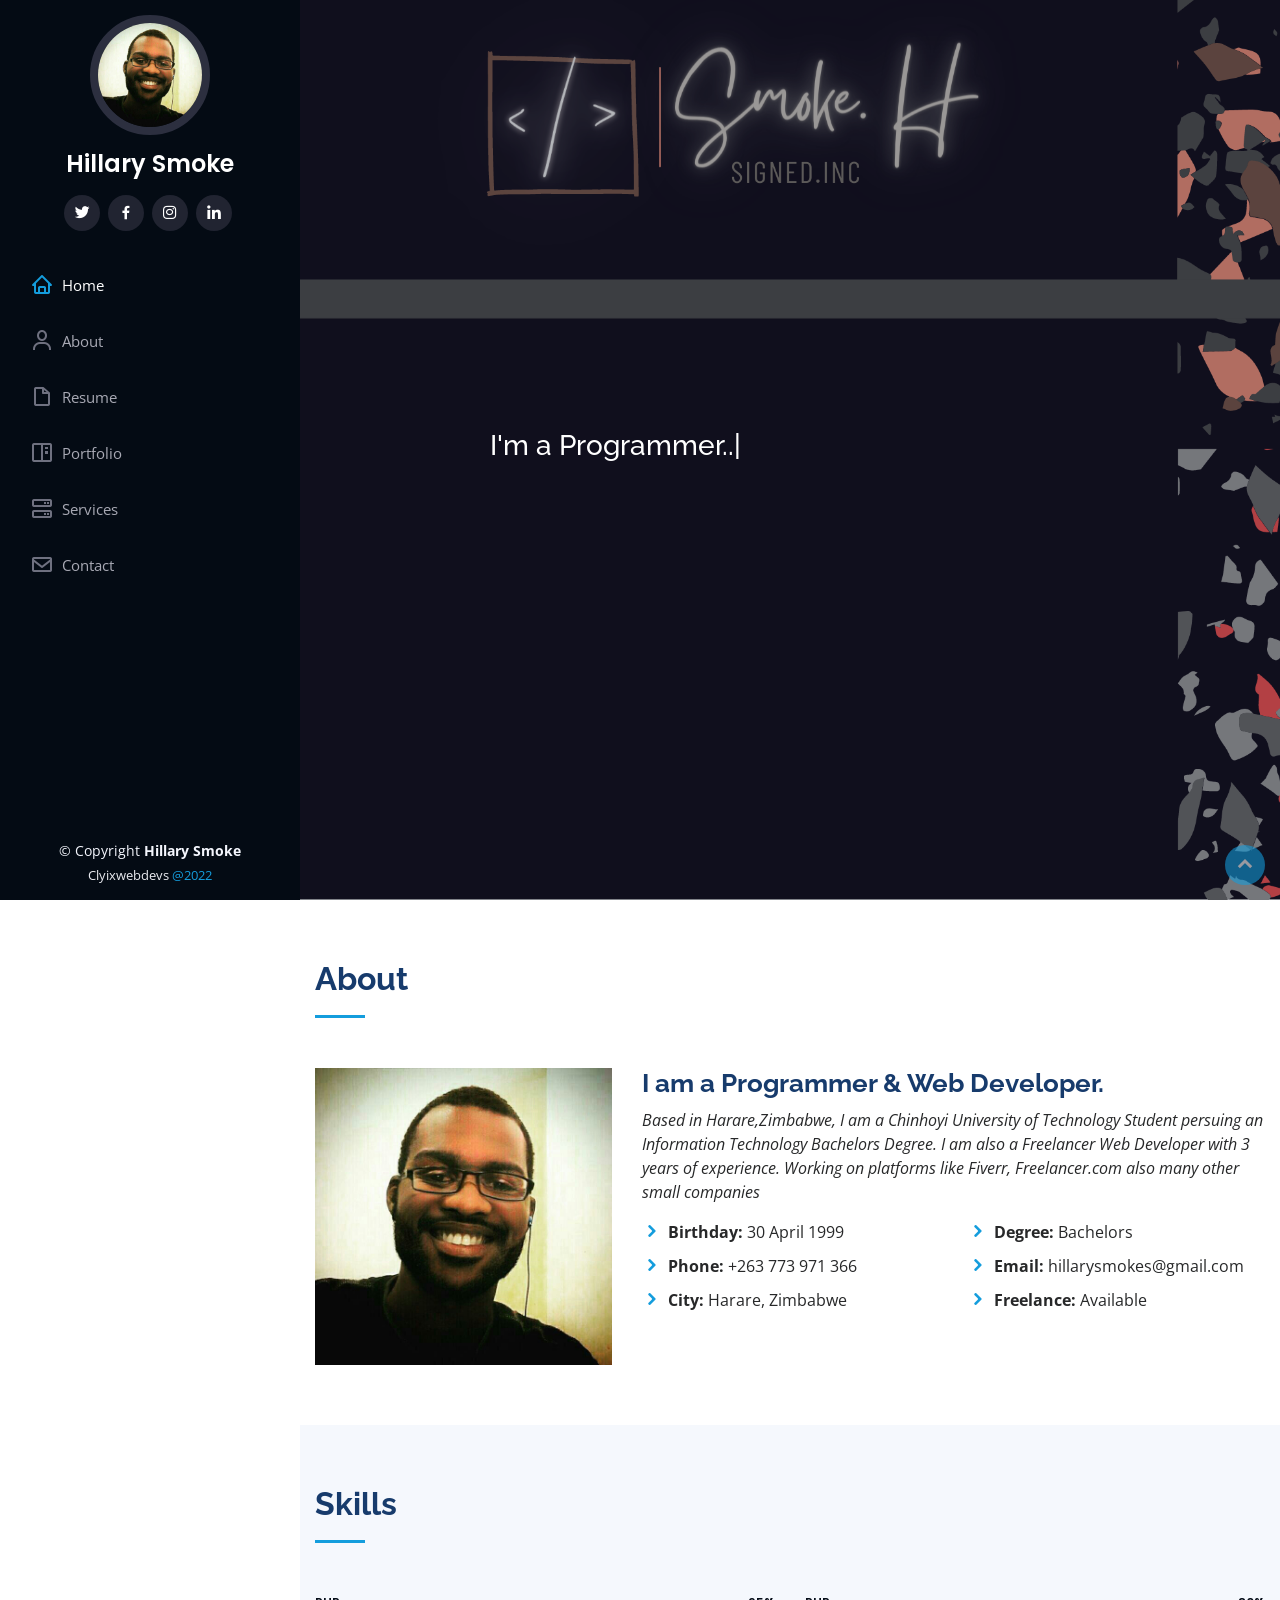
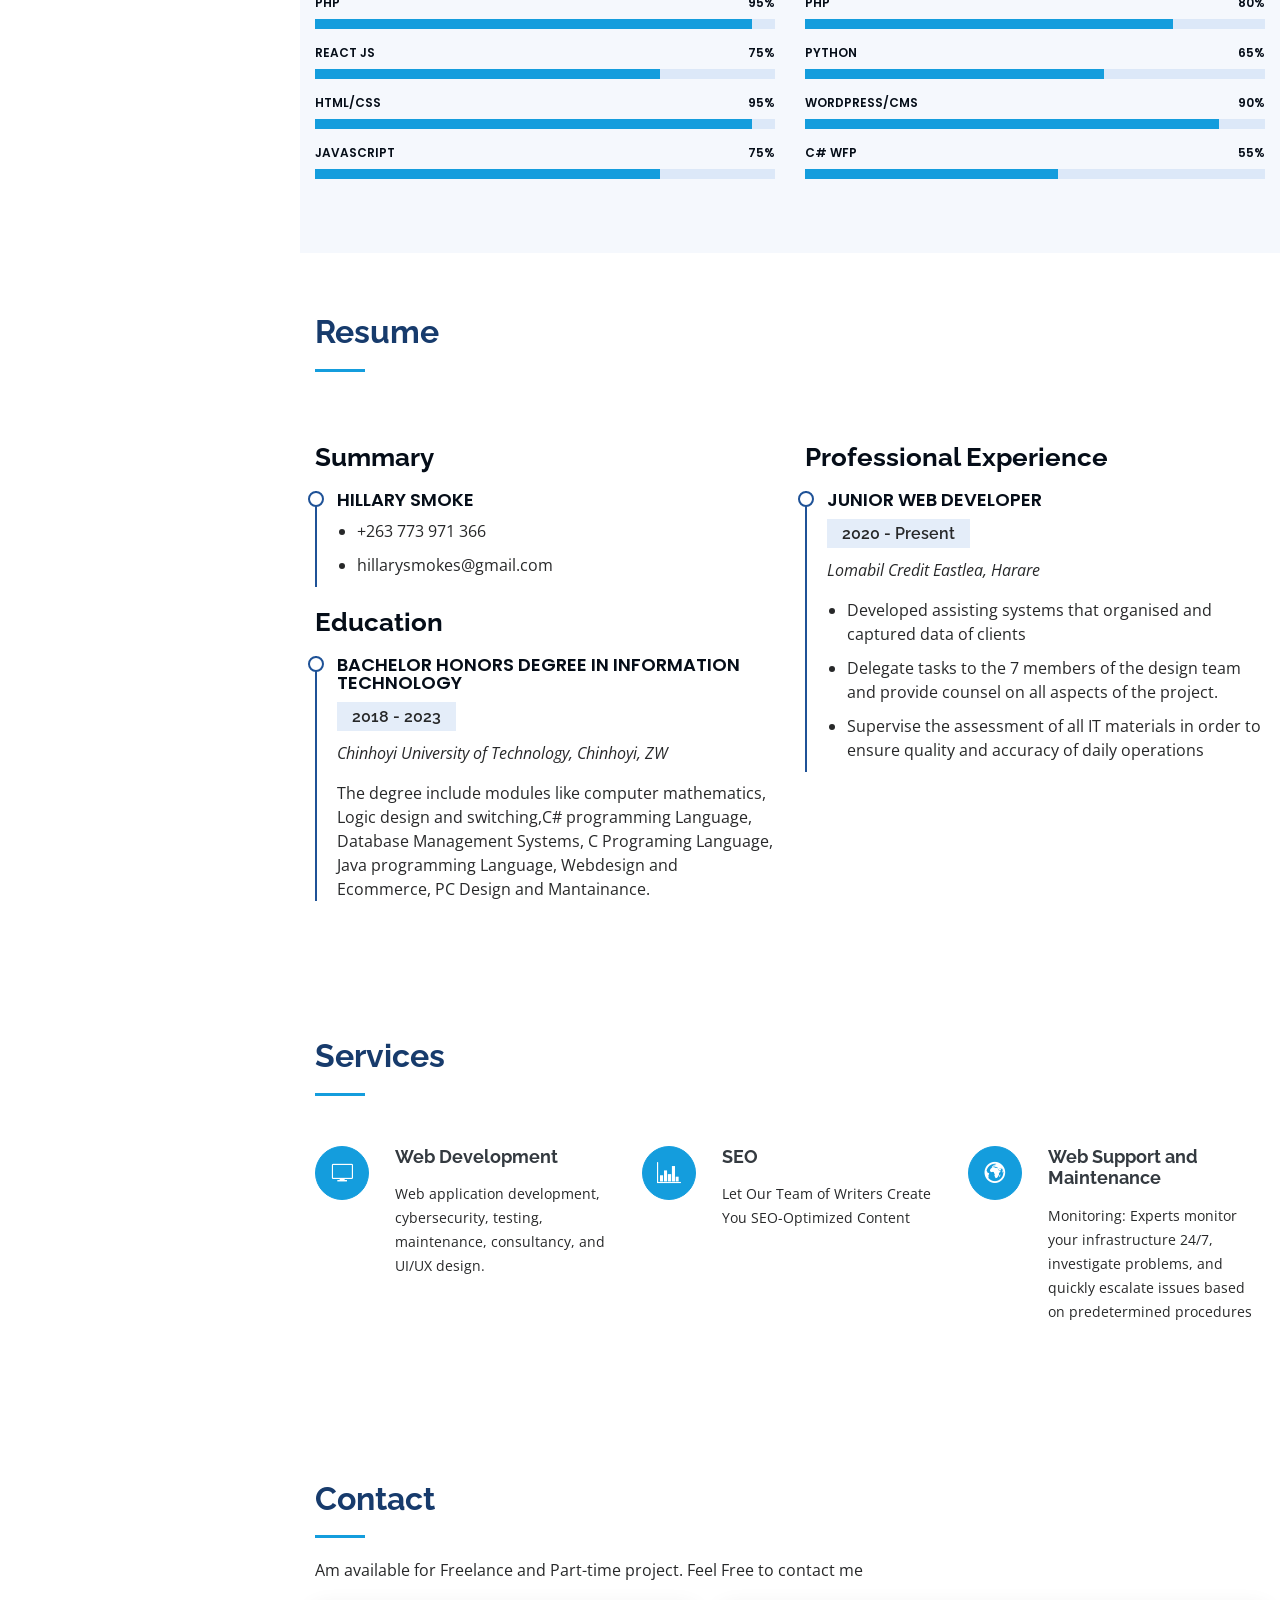
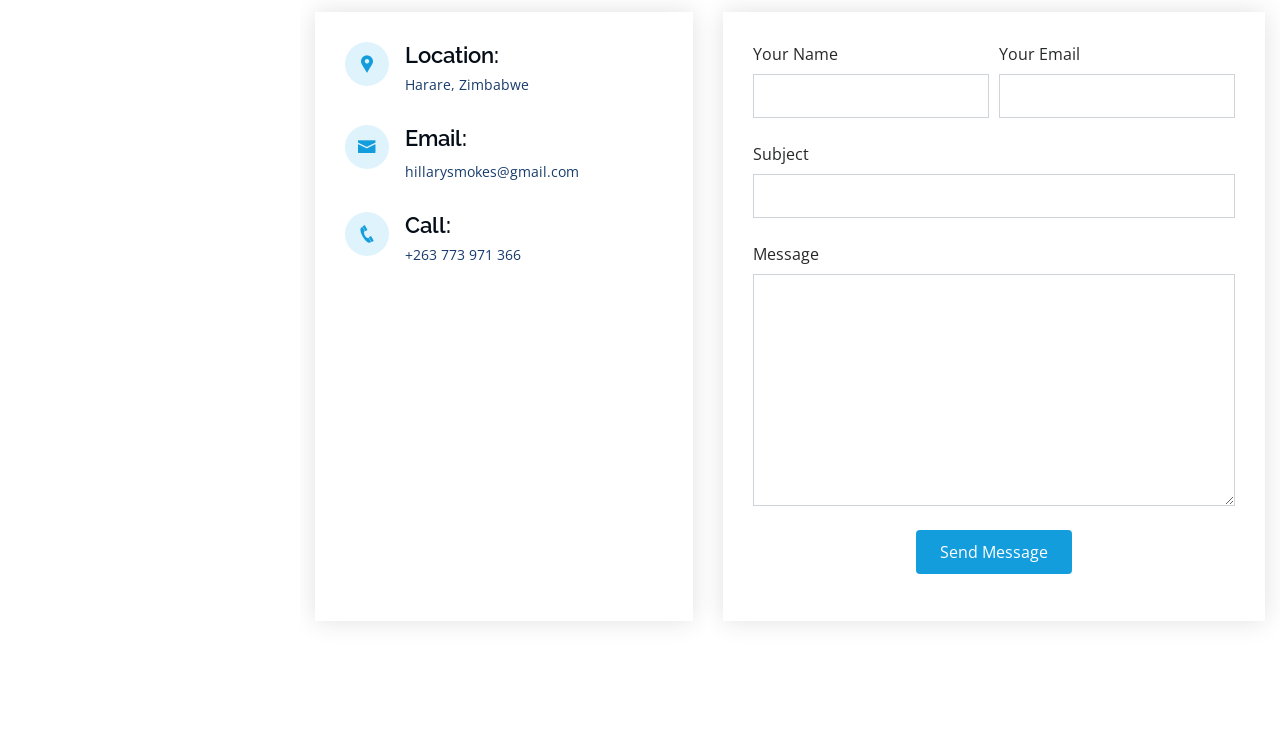
==== index.html @ f62e7418 "Update index.html" ====
<!DOCTYPE html>
<html lang="en">

<head>
  <meta charset="utf-8">
  <meta content="width=device-width, initial-scale=1.0" name="viewport">

  <title>Hillary Smoke Portfolio</title>
  <meta content="" name="description">
  <meta content="" name="keywords">

  <!-- Favicons -->
  <link href="" rel="icon">
  <link href="assets/img/apple-touch-icon.png" rel="apple-touch-icon">

  <!-- Google Fonts -->
  <link href="https://fonts.googleapis.com/css?family=Open+Sans:300,300i,400,400i,600,600i,700,700i|Raleway:300,300i,400,400i,500,500i,600,600i,700,700i|Poppins:300,300i,400,400i,500,500i,600,600i,700,700i" rel="stylesheet">

  <!-- Vendor CSS Files -->
  <link href="assets/vendor/bootstrap/css/bootstrap.min.css" rel="stylesheet">
  <link href="assets/vendor/icofont/icofont.min.css" rel="stylesheet">
  <link href="assets/vendor/boxicons/css/boxicons.min.css" rel="stylesheet">
  <link href="assets/vendor/venobox/venobox.css" rel="stylesheet">
  <link href="assets/vendor/owl.carousel/assets/owl.carousel.min.css" rel="stylesheet">
  <link href="assets/vendor/aos/aos.css" rel="stylesheet">


  <link href="assets/css/style.css" rel="stylesheet">


</head>

<body>

  <!-- ======= Mobile nav toggle button ======= -->
  <button type="button" class="mobile-nav-toggle d-xl-none"><i class="icofont-navigation-menu"></i></button>

  <!-- ======= Header ======= -->
  <header id="header">
    <div class="d-flex flex-column">

      <div class="profile">
        <img src="assets/img/profile-img.jpg" alt="" class="img-fluid rounded-circle">
        <h1 class="text-light"><a href="index.html">Hillary Smoke</a></h1>
        <div class="social-links mt-3 text-center">
          <a href="#" class="twitter"><i class="bx bxl-twitter"></i></a>
          <a href="https://m.facebook.com/hillary.smoke.7" target="_blank" class="facebook"><i class="bx bxl-facebook"></i></a>
          <a href="https://www.instagram.com/hilla_rysmokes" target="_blank" class="instagram"><i class="bx bxl-instagram"></i></a>
          <a href="https://www.linkedin.com/in/hillary-smokes"  target="_blank" class="linkedin"><i class="bx bxl-linkedin"></i></a>
        </div>
      </div>

      <nav class="nav-menu">
        <ul>
          <li class="active"><a href="index.html"><i class="bx bx-home"></i> <span>Home</span></a></li>
          <li><a href="#about"><i class="bx bx-user"></i> <span>About</span></a></li>
          <li><a href="#resume"><i class="bx bx-file-blank"></i> <span>Resume</span></a></li>
          <li><a href="#portfolio"><i class="bx bx-book-content"></i> Portfolio</a></li>
          <li><a href="#services"><i class="bx bx-server"></i> Services</a></li>
          <li><a href="#contact"><i class="bx bx-envelope"></i> Contact</a></li>

        </ul>
      </nav><!-- .nav-menu -->
      <button type="button" class="mobile-nav-toggle d-xl-none"><i class="icofont-navigation-menu"></i></button>

    </div>
  </header><!-- End Header -->

  <!-- ======= Hero Section ======= -->
  <section id="hero" class="d-flex flex-column justify-content-center align-items-center">
    <div class="hero-container  text-end text-white" data-aos="fade-in">
      <h3 class="">I'm a <span class="typed" data-typed-items=" Programmer.., Developer.., Designer.., Freelancer.."></span></h3>
    </div>
  </section><!-- End Hero -->

  <main id="main">

    <!-- ======= About Section ======= -->
    <section id="about" class="about">
      <div class="container">

        <div class="section-title">
          <h2>About</h2>
        </div>

        <div class="row">
          <div class="col-lg-4" data-aos="fade-right">
            <img src="assets/img/profile-img.jpg" class="img-fluid" alt="">
          </div>
          <div class="col-lg-8 pt-4 pt-lg-0 content" data-aos="fade-left">
            <h3>I am a Programmer &amp; Web Developer.</h3>
            <p class="font-italic">
              Based in Harare,Zimbabwe, I am a Chinhoyi University of Technology Student  persuing an Information Technology Bachelors Degree. I am also a Freelancer Web Developer with 3 years of experience. Working on platforms like Fiverr, Freelancer.com also many other small companies
            </p>
            <div class="row">
              <div class="col-lg-6">
                <ul>
                  <li><i class="icofont-rounded-right"></i> <strong>Birthday:</strong> 30 April 1999</li>
            
                  <li><i class="icofont-rounded-right"></i> <strong>Phone:</strong> +263 773 971 366</li>
                  <li><i class="icofont-rounded-right"></i> <strong>City:</strong> Harare, Zimbabwe</li>
                </ul>
              </div>
              <div class="col-lg-6">
                <ul>
                  <li><i class="icofont-rounded-right"></i> <strong>Degree:</strong> Bachelors</li>
                  <li><i class="icofont-rounded-right"></i> <strong>Email:</strong> hillarysmokes@gmail.com</li>
                  <li><i class="icofont-rounded-right"></i> <strong>Freelance:</strong> Available</li>
                </ul>
              </div>

            </div>
          </div>
        </div>

      </div>
    </section><!-- End About Section -->

    <!-- ======= Facts Section ======= -->
    

    <!-- ======= Skills Section ======= -->
    <section id="skills" class="skills section-bg">
      <div class="container">

        <div class="section-title">
          <h2>Skills</h2>
        </div>

        <div class="row skills-content">

          <div class="col-lg-6" data-aos="fade-up">

            <div class="progress">
              <span class="skill">PHP <i class="val">95%</i></span>
              <div class="progress-bar-wrap">
                <div class="progress-bar" role="progressbar" aria-valuenow="95" aria-valuemin="0" aria-valuemax="100"></div>
              </div>
            </div>

            <div class="progress">
              <span class="skill">REACT JS <i class="val">75%</i></span>
              <div class="progress-bar-wrap">
                <div class="progress-bar" role="progressbar" aria-valuenow="75" aria-valuemin="0" aria-valuemax="100"></div>
              </div>
            </div>
            <div class="progress">
              <span class="skill">HTML/CSS <i class="val">95%</i></span>
              <div class="progress-bar-wrap">
                <div class="progress-bar" role="progressbar" aria-valuenow="95" aria-valuemin="0" aria-valuemax="100"></div>
              </div>
            </div>

            <div class="progress">
              <span class="skill">JavaScript <i class="val">75%</i></span>
              <div class="progress-bar-wrap">
                <div class="progress-bar" role="progressbar" aria-valuenow="75" aria-valuemin="0" aria-valuemax="100"></div>
              </div>
            </div>


          </div>

          <div class="col-lg-6" data-aos="fade-up" data-aos-delay="100">

            <div class="progress">
              <span class="skill">PHP <i class="val">80%</i></span>
              <div class="progress-bar-wrap">
                <div class="progress-bar" role="progressbar" aria-valuenow="80" aria-valuemin="0" aria-valuemax="100"></div>
              </div>
            </div>
            <div class="progress">
              <span class="skill">Python  <i class="val">65%</i></span>
              <div class="progress-bar-wrap">
                <div class="progress-bar" role="progressbar" aria-valuenow="65" aria-valuemin="0" aria-valuemax="100"></div>
              </div>
            </div>

            <div class="progress">
              <span class="skill">WORDPRESS/CMS <i class="val">90%</i></span>
              <div class="progress-bar-wrap">
                <div class="progress-bar" role="progressbar" aria-valuenow="90" aria-valuemin="0" aria-valuemax="100"></div>
              </div>
            </div>

            <div class="progress">
              <span class="skill">C# WFP <i class="val">55%</i></span>
              <div class="progress-bar-wrap">
                <div class="progress-bar" role="progressbar" aria-valuenow="55" aria-valuemin="0" aria-valuemax="100"></div>
              </div>
            </div>

          </div>

        </div>

      </div>
    </section><!-- End Skills Section -->

    <!-- ======= Resume Section ======= -->
    <section id="resume" class="resume">
      <div class="container">

        <div class="section-title">
          <h2>Resume</h2>

        </div>

        <div class="row">
          <div class="col-lg-6" data-aos="fade-up">
            <h3 class="resume-title">Summary</h3>
            <div class="resume-item pb-0">
              <h4>Hillary Smoke</h4>
               <ul>
                <li>+263 773 971 366</li>
                <li>hillarysmokes@gmail.com</li>
              </ul>
            </div>

            <h3 class="resume-title">Education</h3>
            <div class="resume-item">
              <h4>Bachelor Honors Degree In Information Technology</h4>
              <h5>2018 - 2023</h5>
              <p><em>Chinhoyi University of Technology, Chinhoyi, ZW</em></p>
              <p>The degree include modules like computer mathematics, Logic design and switching,C# programming Language, Database Management Systems, C Programing Language, Java programming Language, Webdesign and Ecommerce, PC Design and Mantainance.  </p>
            </div>
 
          </div>
          <div class="col-lg-6" data-aos="fade-up" data-aos-delay="100">
            <h3 class="resume-title">Professional Experience</h3>
            <div class="resume-item">
              <h4>Junior Web developer </h4>
              <h5>2020 - Present</h5>
              <p><em>Lomabil Credit Eastlea, Harare</em></p>
              <ul>
                <li>Developed assisting systems that organised and captured data of clients</li>
                <li>Delegate tasks to the 7 members of the design team and provide counsel on all aspects of the project. </li>
                <li>Supervise the assessment of all IT materials in order to ensure quality and accuracy of daily operations</li>
              </ul>
            </div>
          </div>
        </div>

      </div>
    </section><!-- End Resume Section -->

    <!-- ======= Services Section ======= -->
    <section id="services" class="services">
      <div class="container">

        <div class="section-title">
          <h2>Services</h2>
          </div>

        <div class="row">
          <div class="col-lg-4 col-md-6 icon-box" data-aos="fade-up">
            <div class="icon"><i class="icofont-computer"></i></div>
            <h4 class="title"><a href="">Web Development</a></h4>
            <p class="description">Web application development, cybersecurity, testing, maintenance, consultancy, and UI/UX design.</p>
          </div>
          <div class="col-lg-4 col-md-6 icon-box" data-aos="fade-up" data-aos-delay="100">
            <div class="icon"><i class="icofont-chart-bar-graph"></i></div>
            <h4 class="title"><a href="">SEO</a></h4>
            <p class="description">Let Our Team of Writers Create You SEO-Optimized Content</p>
          </div>
          <div class="col-lg-4 col-md-6 icon-box" data-aos="fade-up" data-aos-delay="200">
            <div class="icon"><i class="icofont-earth"></i></div>
            <h4 class="title"><a href="">Web Support and Maintenance</a></h4>
            <p class="description">Monitoring: Experts monitor your infrastructure 24/7, investigate problems, and quickly escalate issues based on predetermined procedures</p>
          </div>
        </div>

      </div>
    </section><!-- End Services Section -->

   
    <!-- ======= Contact Section ======= -->
    <section id="contact" class="contact">
      <div class="container">

        <div class="section-title">
          <h2>Contact</h2>
          <p>Am available for  Freelance and Part-time project. Feel Free to contact me</p>
        </div>

        <div class="row" data-aos="fade-in">

          <div class="col-lg-5 d-flex align-items-stretch">
            <div class="info">
              <div class="address">
                <i class="icofont-google-map"></i>
                <h4>Location:</h4>
                <p>Harare, Zimbabwe</p>
              </div>

              <div class="email">
                <i class="icofont-envelope"></i>
                <h4>Email:</h4>
                <p>hillarysmokes@gmail.com</p>
              </div>

              <div class="phone">
                <i class="icofont-phone"></i>
                <h4>Call:</h4>
                <p>+263 773 971 366</p>
              </div>

              <iframe src="https://www.google.com/maps/embed?pb=!1m18!1m12!1m3!1d243102.52758473525!2d30.91676966620006!3d-17.816260824993222!2m3!1f0!2f0!3f0!3m2!1i1024!2i768!4f13.1!3m3!1m2!1s0x1931a4ee1bdddb35%3A0xa5143b9be5134f2f!2sHarare!5e0!3m2!1sen!2szw!4v1631916784059!5m2!1sen!2szw" frameborder="0" style="border:0; width: 100%; height: 290px;" allowfullscreen></iframe>
            </div>

          </div>

          <div class="col-lg-7 mt-5 mt-lg-0 d-flex align-items-stretch">
            <form action="forms/contact.php" method="post" role="form" class="php-email-form">
              <div class="form-row">
                <div class="form-group col-md-6">
                  <label for="name">Your Name</label>
                  <input type="text" name="name" class="form-control" id="name" data-rule="minlen:4" data-msg="Please enter at least 4 chars" />
                  <div class="validate"></div>
                </div>
                <div class="form-group col-md-6">
                  <label for="name">Your Email</label>
                  <input type="email" class="form-control" name="email" id="email" data-rule="email" data-msg="Please enter a valid email" />
                  <div class="validate"></div>
                </div>
              </div>
              <div class="form-group">
                <label for="name">Subject</label>
                <input type="text" class="form-control" name="subject" id="subject" data-rule="minlen:4" data-msg="Please enter at least 8 chars of subject" />
                <div class="validate"></div>
              </div>
              <div class="form-group">
                <label for="name">Message</label>
                <textarea class="form-control" name="message" rows="10" data-rule="required" data-msg="Please write something for us"></textarea>
                <div class="validate"></div>
              </div>
              <div class="mb-3">
                <div class="loading">Loading</div>
                <div class="error-message"></div>
                <div class="sent-message">Your message has been sent. Thank you!</div>
              </div>
              <div class="text-center"><button type="submit">Send Message</button></div>
            </form>
          </div>

        </div>

      </div>
    </section><!-- End Contact Section -->

  </main><!-- End #main -->

  <!-- ======= Footer ======= -->
  <footer id="footer">
    <div class="container">
      <div class="copyright">
        &copy; Copyright <strong><span>Hillary Smoke</span></strong>
      </div>
      <div class="credits">
        Clyixwebdevs <a href="">@2022</a>
      </div>
    </div>
  </footer><!-- End  Footer -->
  <!-- Global site tag (gtag.js) - Google Analytics -->
<script async src="https://www.googletagmanager.com/gtag/js?id=G-FVYJX0Z200"></script>
<script>
  window.dataLayer = window.dataLayer || [];
  function gtag(){dataLayer.push(arguments);}
  gtag('js', new Date());

  gtag('config', 'G-FVYJX0Z200');
</script>

  <a href="#" class="back-to-top"><i class="icofont-simple-up"></i></a>

  <!-- Vendor JS Files -->
  <script src="assets/vendor/jquery/jquery.min.js"></script>
  <script src="assets/vendor/bootstrap/js/bootstrap.bundle.min.js"></script>
  <script src="assets/vendor/jquery.easing/jquery.easing.min.js"></script>
  <script src="assets/vendor/php-email-form/validate.js"></script>
  <script src="assets/vendor/waypoints/jquery.waypoints.min.js"></script>
  <script src="assets/vendor/counterup/counterup.min.js"></script>
  <script src="assets/vendor/isotope-layout/isotope.pkgd.min.js"></script>
  <script src="assets/vendor/venobox/venobox.min.js"></script>
  <script src="assets/vendor/owl.carousel/owl.carousel.min.js"></script>
  <script src="assets/vendor/typed.js/typed.min.js"></script>
  <script src="assets/vendor/aos/aos.js"></script>

  <!-- Template Main JS File -->
  <script src="assets/js/main.js"></script>

</body>

</html>
---- assets/css/style.css ----
/**
* Template Name: iPortfolio - v1.5.1
* Template URL: https://bootstrapmade.com/iportfolio-bootstrap-portfolio-websites-template/
* Author: BootstrapMade.com
* License: https://bootstrapmade.com/license/
*/

/*--------------------------------------------------------------
# General
--------------------------------------------------------------*/
body {
  font-family: "Open Sans", sans-serif;
  color: #272829;
}

a {
  color: #149ddd;
}

a:hover {
  color: #37b3ed;
  text-decoration: none;
}

h1, h2, h3, h4, h5, h6 {
  font-family: "Raleway", sans-serif;
}

/*--------------------------------------------------------------
# Back to top button
--------------------------------------------------------------*/
.back-to-top {
  position: fixed;
  display: none;
  width: 40px;
  height: 40px;
  border-radius: 50px;
  right: 15px;
  bottom: 15px;
  background: #149ddd;
  color: #fff;
  transition: display 0.5s ease-in-out;
  z-index: 99999;
}

.back-to-top i {
  font-size: 24px;
  position: absolute;
  top: 7px;
  left: 8px;
}

.back-to-top:hover {
  color: #fff;
  background: #2eafec;
  transition: background 0.2s ease-in-out;
}

/*--------------------------------------------------------------
# Header
--------------------------------------------------------------*/
#header {
  position: fixed;
  top: 0;
  left: 0;
  bottom: 0;
  width: 300px;
  transition: all ease-in-out 0.5s;
  z-index: 9997;
  transition: all 0.5s;
  padding: 0 15px;
  background: #040b14;
  overflow-y: auto;
}

#header .profile img {
  margin: 15px auto;
  display: block;
  width: 120px;
  border: 8px solid #2c2f3f;
}

#header .profile h1 {
  font-size: 24px;
  margin: 0;
  padding: 0;
  font-weight: 600;
  -moz-text-align-last: center;
  text-align-last: center;
  font-family: "Poppins", sans-serif;
}

#header .profile h1 a, #header .profile h1 a:hover {
  color: #fff;
  text-decoration: none;
}

#header .profile .social-links a {
  font-size: 18px;
  display: inline-block;
  background: #212431;
  color: #fff;
  line-height: 1;
  padding: 8px 0;
  margin-right: 4px;
  border-radius: 50%;
  text-align: center;
  width: 36px;
  height: 36px;
  transition: 0.3s;
}

#header .profile .social-links a:hover {
  background: #149ddd;
  color: #fff;
  text-decoration: none;
}

#main {
  margin-left: 300px;
}

@media (max-width: 1199px) {
  #header {
    left: -300px;
  }
  #main {
    margin-left: 0;
  }
}

/*--------------------------------------------------------------
# Navigation Menu
--------------------------------------------------------------*/
/* Desktop Navigation */
.nav-menu {
  padding-top: 30px;
}

.nav-menu * {
  margin: 0;
  padding: 0;
  list-style: none;
}

.nav-menu > ul > li {
  position: relative;
  white-space: nowrap;
}

.nav-menu a {
  display: flex;
  align-items: center;
  color: #a8a9b4;
  padding: 12px 15px;
  margin-bottom: 8px;
  transition: 0.3s;
  font-size: 15px;
}

.nav-menu a i {
  font-size: 24px;
  padding-right: 8px;
  color: #6f7180;
}

.nav-menu a:hover, .nav-menu .active > a, .nav-menu li:hover > a {
  text-decoration: none;
  color: #fff;
}

.nav-menu a:hover i, .nav-menu .active > a i, .nav-menu li:hover > a i {
  color: #149ddd;
}

/* Mobile Navigation */
.mobile-nav-toggle {
  position: fixed;
  right: 15px;
  top: 15px;
  z-index: 9998;
  border: 0;
  background: none;
  font-size: 24px;
  transition: all 0.4s;
  outline: none !important;
  line-height: 1;
  cursor: pointer;
  text-align: right;
}

.mobile-nav-toggle i {
  color: #149ddd;
}

.mobile-nav-active {
  overflow: hidden;
}

.mobile-nav-active #header {
  left: 0;
}

.mobile-nav-active .mobile-nav-toggle i {
  color: #fff;
}

/*--------------------------------------------------------------
# Hero Section
--------------------------------------------------------------*/
#hero {
  width: 100%;
  height: 100vh;
  background: url("../img/hero-bg.png") top center;
  background-size: cover;
}

#hero:before {
  content: "";
  background: rgba(5, 13, 24, 0.3);
  position: absolute;
  bottom: 0;
  top: 0;
  left: 0;
  right: 0;
  z-index: 1;
}

#hero .hero-container {
  position: relative;
  z-index: 2;
  min-width: 300px;
}

#hero h1 {
  margin: 0 0 10px 0;
  font-size: 64px;
  font-weight: 700;
  line-height: 56px;
  color: #fff;
}

#hero p {
  color: #fff;
  margin-bottom: 50px;
  font-size: 26px;
  font-family: "Poppins", sans-serif;
}

#hero p span {
  color: #fff;
  padding-bottom: 4px;
  letter-spacing: 1px;
  border-bottom: 3px solid #149ddd;
}

@media (min-width: 1024px) {
  #hero {
    background-attachment: fixed;
  }
}

@media (max-width: 768px) {
  #hero h1 {
    font-size: 28px;
    line-height: 36px;
  }
  #hero h2 {
    font-size: 18px;
    line-height: 24px;
    margin-bottom: 30px;
  }
}

/*--------------------------------------------------------------
# Sections General
--------------------------------------------------------------*/
section {
  padding: 60px 0;
  overflow: hidden;
}

.section-bg {
  background: #f5f8fd;
}

.section-title {
  padding-bottom: 30px;
}

.section-title h2 {
  font-size: 32px;
  font-weight: bold;
  margin-bottom: 20px;
  padding-bottom: 20px;
  position: relative;
  color: #173b6c;
}

.section-title h2::after {
  content: '';
  position: absolute;
  display: block;
  width: 50px;
  height: 3px;
  background: #149ddd;
  bottom: 0;
  left: 0;
}

.section-title p {
  margin-bottom: 0;
}

/*--------------------------------------------------------------
# About
--------------------------------------------------------------*/
.about .content h3 {
  font-weight: 700;
  font-size: 26px;
  color: #173b6c;
}

.about .content ul {
  list-style: none;
  padding: 0;
}

.about .content ul li {
  padding-bottom: 10px;
}

.about .content ul i {
  font-size: 20px;
  padding-right: 2px;
  color: #149ddd;
}

.about .content p:last-child {
  margin-bottom: 0;
}

/*--------------------------------------------------------------
# Facts
--------------------------------------------------------------*/
.facts {
  padding-bottom: 30px;
}

.facts .count-box {
  padding: 30px;
  width: 100%;
}

.facts .count-box i {
  display: block;
  font-size: 44px;
  color: #149ddd;
  float: left;
}

.facts .count-box span {
  font-size: 48px;
  line-height: 40px;
  display: block;
  font-weight: 700;
  color: #050d18;
  margin-left: 60px;
}

.facts .count-box p {
  padding: 15px 0 0 0;
  margin: 0 0 0 60px;
  font-family: "Raleway", sans-serif;
  font-size: 14px;
  color: #122f57;
}

.facts .count-box a {
  font-weight: 600;
  display: block;
  margin-top: 20px;
  color: #122f57;
  font-size: 15px;
  font-family: "Poppins", sans-serif;
  transition: ease-in-out 0.3s;
}

.facts .count-box a:hover {
  color: #1f5297;
}

/*--------------------------------------------------------------
# Akills
--------------------------------------------------------------*/
.skills .progress {
  height: 50px;
  display: block;
  background: none;
}

.skills .progress .skill {
  padding: 10px 0;
  margin: 0 0 6px 0;
  text-transform: uppercase;
  display: block;
  font-weight: 600;
  font-family: "Poppins", sans-serif;
  color: #050d18;
}

.skills .progress .skill .val {
  float: right;
  font-style: normal;
}

.skills .progress-bar-wrap {
  background: #dce8f8;
}

.skills .progress-bar {
  width: 1px;
  height: 10px;
  transition: .9s;
  background-color: #149ddd;
}

/*--------------------------------------------------------------
# Resume
--------------------------------------------------------------*/
.resume .resume-title {
  font-size: 26px;
  font-weight: 700;
  margin-top: 20px;
  margin-bottom: 20px;
  color: #050d18;
}

.resume .resume-item {
  padding: 0 0 20px 20px;
  margin-top: -2px;
  border-left: 2px solid #1f5297;
  position: relative;
}

.resume .resume-item h4 {
  line-height: 18px;
  font-size: 18px;
  font-weight: 600;
  text-transform: uppercase;
  font-family: "Poppins", sans-serif;
  color: #050d18;
  margin-bottom: 10px;
}

.resume .resume-item h5 {
  font-size: 16px;
  background: #e4edf9;
  padding: 5px 15px;
  display: inline-block;
  font-weight: 600;
  margin-bottom: 10px;
}

.resume .resume-item ul {
  padding-left: 20px;
}

.resume .resume-item ul li {
  padding-bottom: 10px;
}

.resume .resume-item:last-child {
  padding-bottom: 0;
}

.resume .resume-item::before {
  content: "";
  position: absolute;
  width: 16px;
  height: 16px;
  border-radius: 50px;
  left: -9px;
  top: 0;
  background: #fff;
  border: 2px solid #1f5297;
}

/*--------------------------------------------------------------
# Portfolio
--------------------------------------------------------------*/
.portfolio .portfolio-item {
  margin-bottom: 30px;
}

.portfolio #portfolio-flters {
  padding: 0;
  margin: 0 auto 35px auto;
  list-style: none;
  text-align: center;
  background: #fff;
  border-radius: 50px;
  padding: 2px 15px;
}

.portfolio #portfolio-flters li {
  cursor: pointer;
  display: inline-block;
  padding: 10px 15px 8px 15px;
  font-size: 14px;
  font-weight: 600;
  line-height: 1;
  text-transform: uppercase;
  color: #272829;
  margin-bottom: 5px;
  transition: all 0.3s ease-in-out;
}

.portfolio #portfolio-flters li:hover, .portfolio #portfolio-flters li.filter-active {
  color: #149ddd;
}

.portfolio #portfolio-flters li:last-child {
  margin-right: 0;
}

.portfolio .portfolio-wrap {
  transition: 0.3s;
  position: relative;
  overflow: hidden;
  z-index: 1;
}

.portfolio .portfolio-wrap::before {
  content: "";
  background: rgba(255, 255, 255, 0.5);
  position: absolute;
  left: 0;
  right: 0;
  top: 0;
  bottom: 0;
  transition: all ease-in-out 0.3s;
  z-index: 2;
  opacity: 0;
}

.portfolio .portfolio-wrap .portfolio-links {
  opacity: 1;
  left: 0;
  right: 0;
  bottom: -60px;
  z-index: 3;
  position: absolute;
  transition: all ease-in-out 0.3s;
  display: flex;
  justify-content: center;
}

.portfolio .portfolio-wrap .portfolio-links a {
  color: #fff;
  font-size: 28px;
  text-align: center;
  background: rgba(20, 157, 221, 0.75);
  transition: 0.3s;
  width: 50%;
}

.portfolio .portfolio-wrap .portfolio-links a:hover {
  background: rgba(20, 157, 221, 0.95);
}

.portfolio .portfolio-wrap .portfolio-links a + a {
  border-left: 1px solid #37b3ed;
}

.portfolio .portfolio-wrap:hover::before {
  top: 0;
  left: 0;
  right: 0;
  bottom: 0;
  opacity: 1;
}

.portfolio .portfolio-wrap:hover .portfolio-links {
  opacity: 1;
  bottom: 0;
}

/*--------------------------------------------------------------
# Services
--------------------------------------------------------------*/
.services .icon-box {
  margin-bottom: 20px;
}

.services .icon {
  float: left;
  display: flex;
  align-items: center;
  justify-content: center;
  width: 54px;
  height: 54px;
  background: #149ddd;
  border-radius: 50%;
  transition: 0.5s;
  border: 1px solid #149ddd;
}

.services .icon i {
  color: #fff;
  font-size: 24px;
}

.services .icon-box:hover .icon {
  background: #fff;
}

.services .icon-box:hover .icon i {
  color: #149ddd;
}

.services .title {
  margin-left: 80px;
  font-weight: 700;
  margin-bottom: 15px;
  font-size: 18px;
}

.services .title a {
  color: #343a40;
}

.services .title a:hover {
  color: #149ddd;
}

.services .description {
  margin-left: 80px;
  line-height: 24px;
  font-size: 14px;
}

/*--------------------------------------------------------------
# Testimonials
--------------------------------------------------------------*/
.testimonials .testimonial-item {
  box-sizing: content-box;
  text-align: center;
  min-height: 320px;
}

.testimonials .testimonial-item .testimonial-img {
  width: 90px;
  border-radius: 50%;
  margin: 0 auto;
}

.testimonials .testimonial-item h3 {
  font-size: 18px;
  font-weight: bold;
  margin: 10px 0 5px 0;
  color: #111;
}

.testimonials .testimonial-item h4 {
  font-size: 14px;
  color: #999;
  margin: 0;
}

.testimonials .testimonial-item .quote-icon-left, .testimonials .testimonial-item .quote-icon-right {
  color: #c3e8fa;
  font-size: 26px;
}

.testimonials .testimonial-item .quote-icon-left {
  display: inline-block;
  left: -5px;
  position: relative;
}

.testimonials .testimonial-item .quote-icon-right {
  display: inline-block;
  right: -5px;
  position: relative;
  top: 10px;
}

.testimonials .testimonial-item p {
  font-style: italic;
  margin: 0 15px 15px 15px;
  padding: 20px;
  background: #fff;
  position: relative;
  margin-bottom: 35px;
  border-radius: 6px;
  box-shadow: 0px 2px 15px rgba(0, 0, 0, 0.1);
}

.testimonials .testimonial-item p::after {
  content: "";
  width: 0;
  height: 0;
  border-top: 20px solid #fff;
  border-right: 20px solid transparent;
  border-left: 20px solid transparent;
  position: absolute;
  bottom: -20px;
  left: calc(50% - 20px);
}

.testimonials .owl-nav, .testimonials .owl-dots {
  margin-top: 5px;
  text-align: center;
}

.testimonials .owl-dot {
  display: inline-block;
  margin: 0 5px;
  width: 12px;
  height: 12px;
  border-radius: 50%;
  background-color: #ddd !important;
}

.testimonials .owl-dot.active {
  background-color: #149ddd !important;
}

@media (max-width: 767px) {
  .testimonials {
    margin: 30px 10px;
  }
}

/*--------------------------------------------------------------
# Contact
--------------------------------------------------------------*/
.contact {
  padding-bottom: 130px;
}

.contact .info {
  padding: 30px;
  background: #fff;
  width: 100%;
  box-shadow: 0 0 24px 0 rgba(0, 0, 0, 0.12);
}

.contact .info i {
  font-size: 20px;
  color: #149ddd;
  float: left;
  width: 44px;
  height: 44px;
  background: #dff3fc;
  display: flex;
  justify-content: center;
  align-items: center;
  border-radius: 50px;
  transition: all 0.3s ease-in-out;
}

.contact .info h4 {
  padding: 0 0 0 60px;
  font-size: 22px;
  font-weight: 600;
  margin-bottom: 5px;
  color: #050d18;
}

.contact .info p {
  padding: 0 0 10px 60px;
  margin-bottom: 20px;
  font-size: 14px;
  color: #173b6c;
}

.contact .info .email p {
  padding-top: 5px;
}

.contact .info .social-links {
  padding-left: 60px;
}

.contact .info .social-links a {
  font-size: 18px;
  display: inline-block;
  background: #333;
  color: #fff;
  line-height: 1;
  padding: 8px 0;
  border-radius: 50%;
  text-align: center;
  width: 36px;
  height: 36px;
  transition: 0.3s;
  margin-right: 10px;
}

.contact .info .social-links a:hover {
  background: #149ddd;
  color: #fff;
}

.contact .info .email:hover i, .contact .info .address:hover i, .contact .info .phone:hover i {
  background: #149ddd;
  color: #fff;
}

.contact .php-email-form {
  width: 100%;
  padding: 30px;
  background: #fff;
  box-shadow: 0 0 24px 0 rgba(0, 0, 0, 0.12);
}

.contact .php-email-form .form-group {
  padding-bottom: 8px;
}

.contact .php-email-form .validate {
  display: none;
  color: red;
  margin: 0 0 15px 0;
  font-weight: 400;
  font-size: 13px;
}

.contact .php-email-form .error-message {
  display: none;
  color: #fff;
  background: #ed3c0d;
  text-align: left;
  padding: 15px;
  font-weight: 600;
}

.contact .php-email-form .error-message br + br {
  margin-top: 25px;
}

.contact .php-email-form .sent-message {
  display: none;
  color: #fff;
  background: #18d26e;
  text-align: center;
  padding: 15px;
  font-weight: 600;
}

.contact .php-email-form .loading {
  display: none;
  background: #fff;
  text-align: center;
  padding: 15px;
}

.contact .php-email-form .loading:before {
  content: "";
  display: inline-block;
  border-radius: 50%;
  width: 24px;
  height: 24px;
  margin: 0 10px -6px 0;
  border: 3px solid #18d26e;
  border-top-color: #eee;
  -webkit-animation: animate-loading 1s linear infinite;
  animation: animate-loading 1s linear infinite;
}

.contact .php-email-form input, .contact .php-email-form textarea {
  border-radius: 0;
  box-shadow: none;
  font-size: 14px;
}

.contact .php-email-form input {
  height: 44px;
}

.contact .php-email-form textarea {
  padding: 10px 12px;
}

.contact .php-email-form button[type="submit"] {
  background: #149ddd;
  border: 0;
  padding: 10px 24px;
  color: #fff;
  transition: 0.4s;
  border-radius: 4px;
}

.contact .php-email-form button[type="submit"]:hover {
  background: #37b3ed;
}

@-webkit-keyframes animate-loading {
  0% {
    transform: rotate(0deg);
  }
  100% {
    transform: rotate(360deg);
  }
}

@keyframes animate-loading {
  0% {
    transform: rotate(0deg);
  }
  100% {
    transform: rotate(360deg);
  }
}

/*--------------------------------------------------------------
# Breadcrumbs
--------------------------------------------------------------*/
.breadcrumbs {
  padding: 20px 0;
  background: #f9f9f9;
}

.breadcrumbs h2 {
  font-size: 26px;
  font-weight: 300;
}

.breadcrumbs ol {
  display: flex;
  flex-wrap: wrap;
  list-style: none;
  padding: 0;
  margin: 0;
  font-size: 15px;
}

.breadcrumbs ol li + li {
  padding-left: 10px;
}

.breadcrumbs ol li + li::before {
  display: inline-block;
  padding-right: 10px;
  color: #0e2442;
  content: "/";
}

@media (max-width: 768px) {
  .breadcrumbs .d-flex {
    display: block !important;
  }
  .breadcrumbs ol {
    display: block;
  }
  .breadcrumbs ol li {
    display: inline-block;
  }
}

/*--------------------------------------------------------------
# Portfolio Details
--------------------------------------------------------------*/
.portfolio-details {
  padding-top: 40px;
}

.portfolio-details .portfolio-details-container {
  position: relative;
}

.portfolio-details .portfolio-details-carousel {
  position: relative;
  z-index: 1;
}

.portfolio-details .portfolio-details-carousel .owl-nav, .portfolio-details .portfolio-details-carousel .owl-dots {
  margin-top: 5px;
  text-align: left;
}

.portfolio-details .portfolio-details-carousel .owl-dot {
  display: inline-block;
  margin: 0 10px 0 0;
  width: 12px;
  height: 12px;
  border-radius: 50%;
  background-color: #ddd !important;
}

.portfolio-details .portfolio-details-carousel .owl-dot.active {
  background-color: #149ddd !important;
}

.portfolio-details .portfolio-info {
  padding: 30px;
  position: absolute;
  right: 0;
  bottom: -70px;
  background: #fff;
  box-shadow: 0px 2px 15px rgba(0, 0, 0, 0.1);
  z-index: 2;
}

.portfolio-details .portfolio-info h3 {
  font-size: 22px;
  font-weight: 400;
  margin-bottom: 20px;
  padding-bottom: 20px;
  border-bottom: 1px solid #eee;
}

.portfolio-details .portfolio-info ul {
  list-style: none;
  padding: 0;
  font-size: 15px;
}

.portfolio-details .portfolio-info ul li + li {
  margin-top: 10px;
}

.portfolio-details .portfolio-description {
  padding-top: 50px;
}

.portfolio-details .portfolio-description h2 {
  width: 50%;
  font-size: 26px;
  font-weight: 400;
  margin-bottom: 20px;
}

.portfolio-details .portfolio-description p {
  padding: 0;
}

@media (max-width: 768px) {
  .portfolio-details .portfolio-description h2 {
    width: 100%;
  }
  .portfolio-details .portfolio-info {
    position: static;
    margin-top: 30px;
  }
}

/*--------------------------------------------------------------
# Footer
--------------------------------------------------------------*/
#footer {
  padding: 15px;
  color: #f4f6fd;
  font-size: 14px;
  position: fixed;
  left: 0;
  bottom: 0;
  width: 300px;
  z-index: 9999;
  background: #040b14;
}

#footer .copyright {
  text-align: center;
}

#footer .credits {
  padding-top: 5px;
  text-align: center;
  font-size: 13px;
  color: #eaebf0;
}

@media (max-width: 1199px) {
  #footer {
    position: static;
    width: auto;
    padding-right: 20px 15px;
  }
}
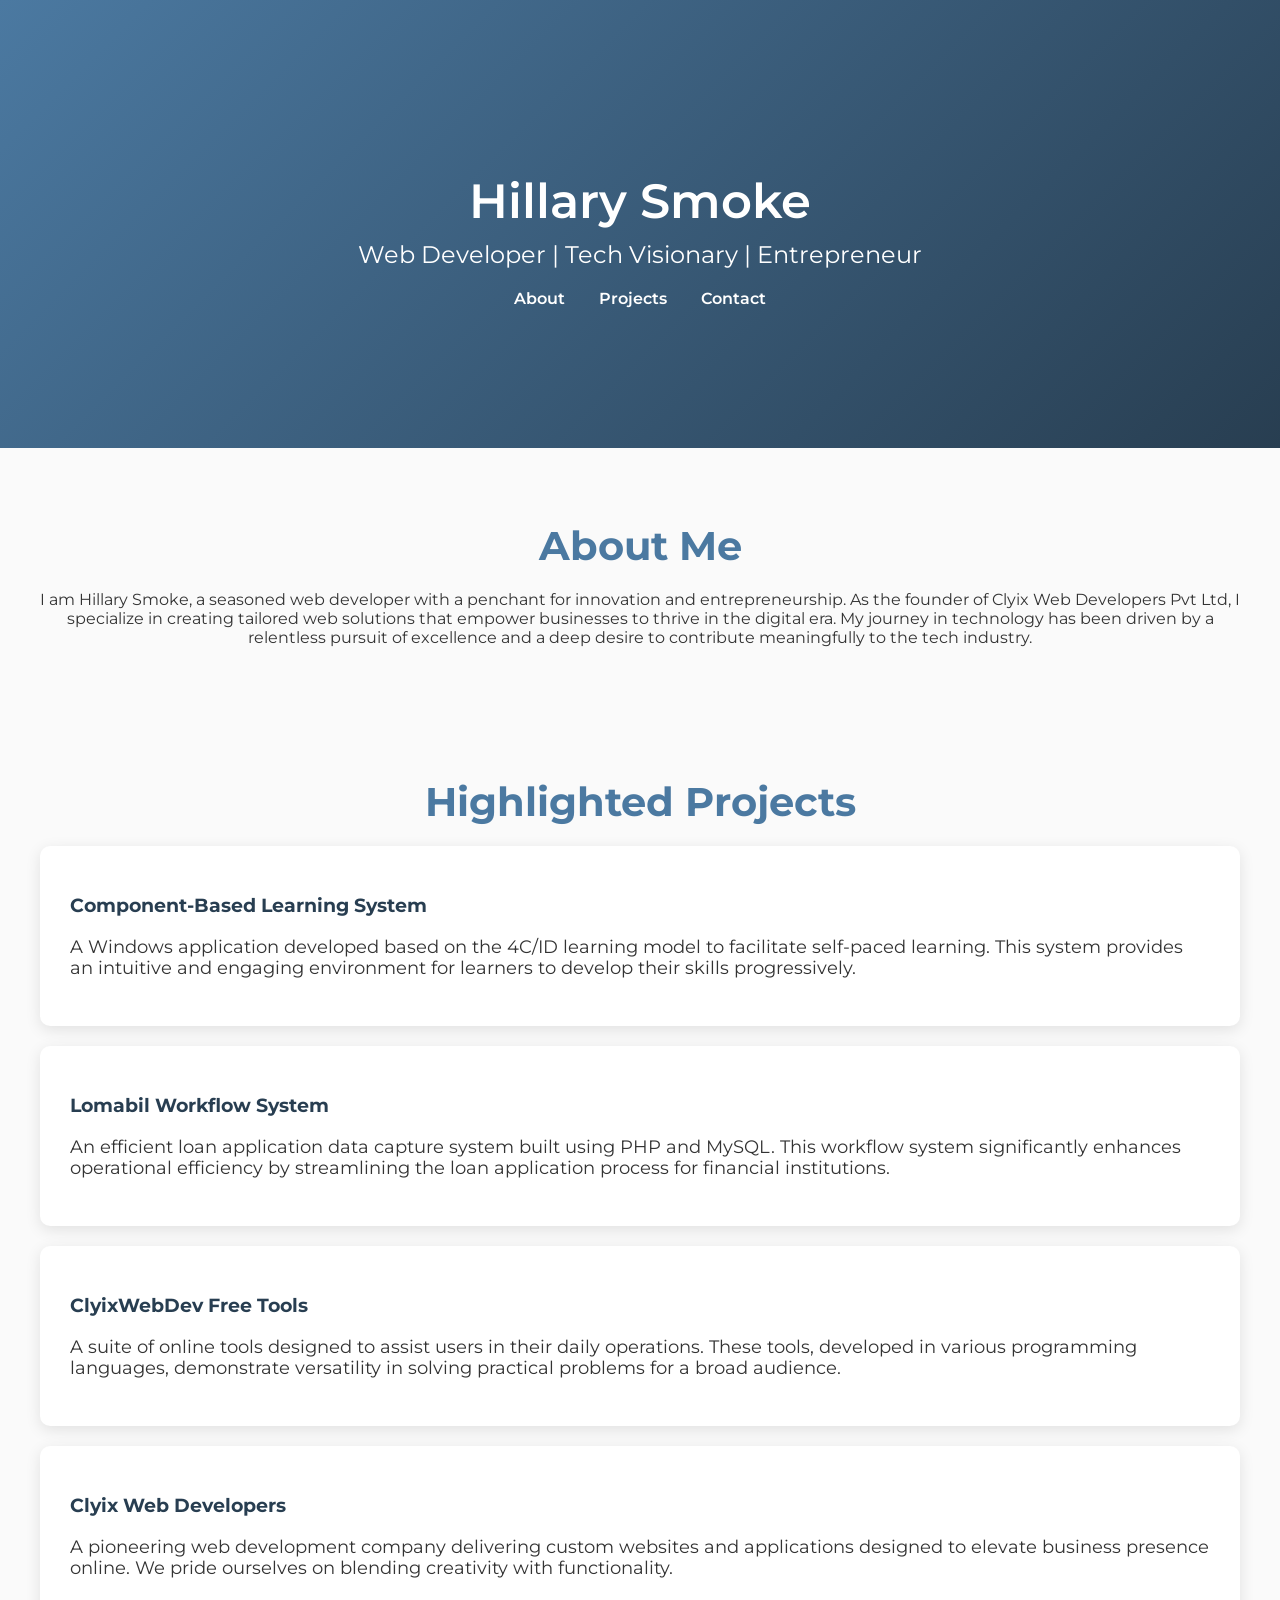
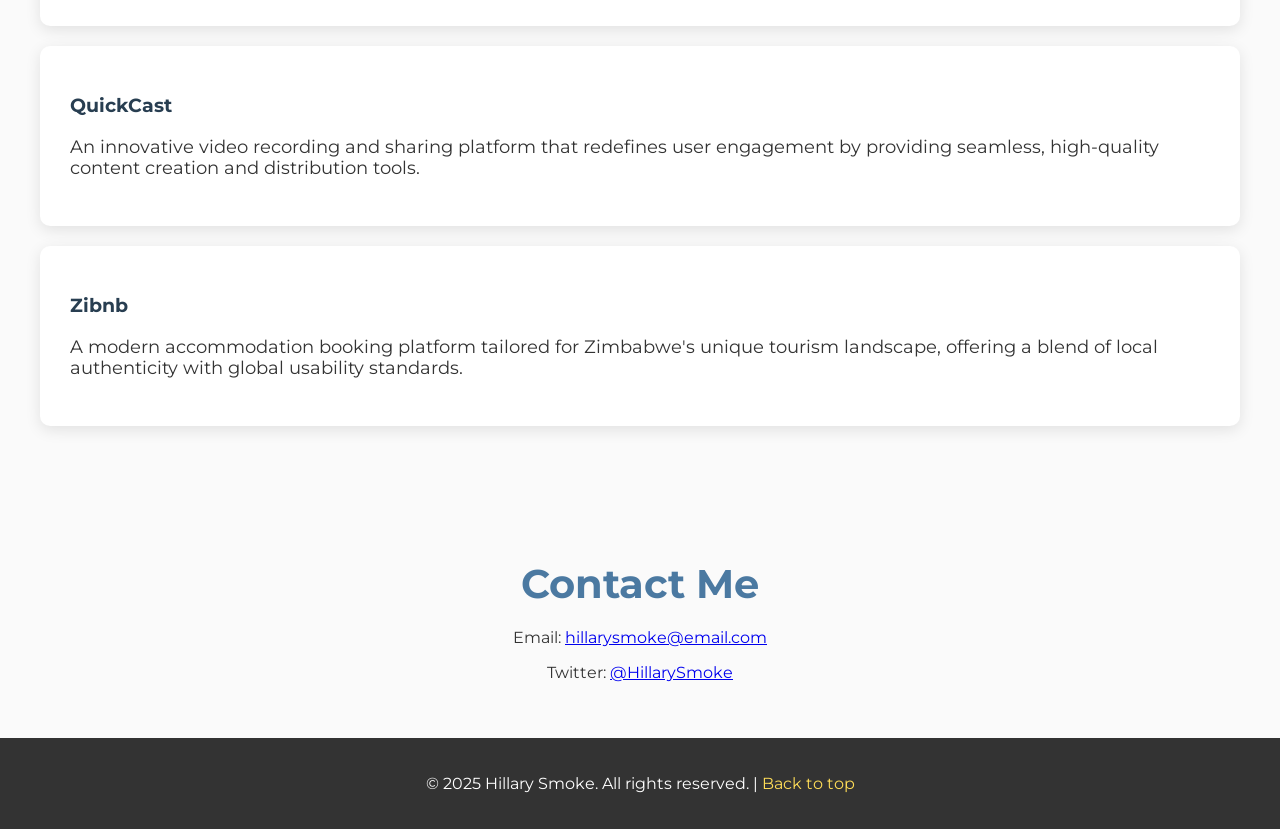
==== commit 7a1c3ff4: "Add files via upload" ====
--- a/index.html
+++ b/index.html
@@ -1,394 +1,68 @@
 <!DOCTYPE html>
 <html lang="en">
-
 <head>
-  <meta charset="utf-8">
-  <meta content="width=device-width, initial-scale=1.0" name="viewport">
-
-  <title>Hillary Smoke Portfolio</title>
-  <meta content="" name="description">
-  <meta content="" name="keywords">
-
-  <!-- Favicons -->
-  <link href="" rel="icon">
-  <link href="assets/img/apple-touch-icon.png" rel="apple-touch-icon">
-
-  <!-- Google Fonts -->
-  <link href="https://fonts.googleapis.com/css?family=Open+Sans:300,300i,400,400i,600,600i,700,700i|Raleway:300,300i,400,400i,500,500i,600,600i,700,700i|Poppins:300,300i,400,400i,500,500i,600,600i,700,700i" rel="stylesheet">
-
-  <!-- Vendor CSS Files -->
-  <link href="assets/vendor/bootstrap/css/bootstrap.min.css" rel="stylesheet">
-  <link href="assets/vendor/icofont/icofont.min.css" rel="stylesheet">
-  <link href="assets/vendor/boxicons/css/boxicons.min.css" rel="stylesheet">
-  <link href="assets/vendor/venobox/venobox.css" rel="stylesheet">
-  <link href="assets/vendor/owl.carousel/assets/owl.carousel.min.css" rel="stylesheet">
-  <link href="assets/vendor/aos/aos.css" rel="stylesheet">
-
-
-  <link href="assets/css/style.css" rel="stylesheet">
-
-
+    <meta charset="UTF-8">
+    <meta name="viewport" content="width=device-width, initial-scale=1.0">
+    <title>Hillary Smoke's Portfolio</title>
+    <link rel="stylesheet" href="style.css">
+    <link href="https://fonts.googleapis.com/css2?family=Montserrat:wght@300;400;600&display=swap" rel="stylesheet">
 </head>
-
 <body>
-
-  <!-- ======= Mobile nav toggle button ======= -->
-  <button type="button" class="mobile-nav-toggle d-xl-none"><i class="icofont-navigation-menu"></i></button>
-
-  <!-- ======= Header ======= -->
-  <header id="header">
-    <div class="d-flex flex-column">
-
-      <div class="profile">
-        <img src="assets/img/profile-img.jpg" alt="" class="img-fluid rounded-circle">
-        <h1 class="text-light"><a href="index.html">Hillary Smoke</a></h1>
-        <div class="social-links mt-3 text-center">
-          <a href="#" class="twitter"><i class="bx bxl-twitter"></i></a>
-          <a href="https://m.facebook.com/hillary.smoke.7" target="_blank" class="facebook"><i class="bx bxl-facebook"></i></a>
-          <a href="https://www.instagram.com/hilla_rysmokes" target="_blank" class="instagram"><i class="bx bxl-instagram"></i></a>
-          <a href="https://www.linkedin.com/in/hillary-smokes"  target="_blank" class="linkedin"><i class="bx bxl-linkedin"></i></a>
+    <header>
+        <div class="container">
+            <h1>Hillary Smoke</h1>
+            <p>Web Developer | Tech Visionary | Entrepreneur</p>
+            <nav>
+                <a href="#about">About</a>
+                <a href="#projects">Projects</a>
+                <a href="#contact">Contact</a>
+            </nav>
         </div>
-      </div>
-
-      <nav class="nav-menu">
-        <ul>
-          <li class="active"><a href="index.html"><i class="bx bx-home"></i> <span>Home</span></a></li>
-          <li><a href="#about"><i class="bx bx-user"></i> <span>About</span></a></li>
-          <li><a href="#resume"><i class="bx bx-file-blank"></i> <span>Resume</span></a></li>
-          <li><a href="#portfolio"><i class="bx bx-book-content"></i> Portfolio</a></li>
-          <li><a href="#services"><i class="bx bx-server"></i> Services</a></li>
-          <li><a href="#contact"><i class="bx bx-envelope"></i> Contact</a></li>
-
-        </ul>
-      </nav><!-- .nav-menu -->
-      <button type="button" class="mobile-nav-toggle d-xl-none"><i class="icofont-navigation-menu"></i></button>
-
-    </div>
-  </header><!-- End Header -->
-
-  <!-- ======= Hero Section ======= -->
-  <section id="hero" class="d-flex flex-column justify-content-center align-items-center">
-    <div class="hero-container  text-end text-white" data-aos="fade-in">
-      <h3 class="">I'm a <span class="typed" data-typed-items=" Programmer.., Developer.., Designer.., Freelancer.."></span></h3>
-    </div>
-  </section><!-- End Hero -->
-
-  <main id="main">
-
-    <!-- ======= About Section ======= -->
-    <section id="about" class="about">
-      <div class="container">
-
-        <div class="section-title">
-          <h2>About</h2>
+    </header>
+    
+    <section id="about" class="container">
+        <h2>About Me</h2>
+        <p>I am Hillary Smoke, a seasoned web developer with a penchant for innovation and entrepreneurship. As the founder of Clyix Web Developers Pvt Ltd, I specialize in creating tailored web solutions that empower businesses to thrive in the digital era. My journey in technology has been driven by a relentless pursuit of excellence and a deep desire to contribute meaningfully to the tech industry.</p>
+    </section>
+    
+    <section id="projects" class="container">
+        <h2>Highlighted Projects</h2>
+        <div class="project">
+            <h3><a href="#" target="_blank">Component-Based Learning System</a></h3>
+            <p>A Windows application developed based on the 4C/ID learning model to facilitate self-paced learning. This system provides an intuitive and engaging environment for learners to develop their skills progressively.</p>
         </div>
-
-        <div class="row">
-          <div class="col-lg-4" data-aos="fade-right">
-            <img src="assets/img/profile-img.jpg" class="img-fluid" alt="">
-          </div>
-          <div class="col-lg-8 pt-4 pt-lg-0 content" data-aos="fade-left">
-            <h3>I am a Programmer &amp; Web Developer.</h3>
-            <p class="font-italic">
-              Based in Harare,Zimbabwe, I am a Chinhoyi University of Technology Student  persuing an Information Technology Bachelors Degree. I am also a Freelancer Web Developer with 3 years of experience. Working on platforms like Fiverr, Freelancer.com also many other small companies
-            </p>
-            <div class="row">
-              <div class="col-lg-6">
-                <ul>
-                  <li><i class="icofont-rounded-right"></i> <strong>Birthday:</strong> 30 April 1999</li>
-            
-                  <li><i class="icofont-rounded-right"></i> <strong>Phone:</strong> +263 773 971 366</li>
-                  <li><i class="icofont-rounded-right"></i> <strong>City:</strong> Harare, Zimbabwe</li>
-                </ul>
-              </div>
-              <div class="col-lg-6">
-                <ul>
-                  <li><i class="icofont-rounded-right"></i> <strong>Degree:</strong> Bachelors</li>
-                  <li><i class="icofont-rounded-right"></i> <strong>Email:</strong> hillarysmokes@gmail.com</li>
-                  <li><i class="icofont-rounded-right"></i> <strong>Freelance:</strong> Available</li>
-                </ul>
-              </div>
-
-            </div>
-          </div>
+        <div class="project">
+            <h3><a href="#" target="_blank">Lomabil Workflow System</a></h3>
+            <p>An efficient loan application data capture system built using PHP and MySQL. This workflow system significantly enhances operational efficiency by streamlining the loan application process for financial institutions.</p>
         </div>
-
-      </div>
-    </section><!-- End About Section -->
-
-    <!-- ======= Facts Section ======= -->
+        <div class="project">
+            <h3><a href="https://tools.clyixwebdevs.co.zw" target="_blank">ClyixWebDev Free Tools</a></h3>
+            <p>A suite of online tools designed to assist users in their daily operations. These tools, developed in various programming languages, demonstrate versatility in solving practical problems for a broad audience.</p>
+        </div>
+        <div class="project">
+            <h3><a href="https://clyixwebdevs.co.zw" target="_blank">Clyix Web Developers</a></h3>
+            <p>A pioneering web development company delivering custom websites and applications designed to elevate business presence online. We pride ourselves on blending creativity with functionality.</p>
+        </div>
+        <div class="project">
+            <h3><a href="#" target="_blank">QuickCast</a></h3>
+            <p>An innovative video recording and sharing platform that redefines user engagement by providing seamless, high-quality content creation and distribution tools.</p>
+        </div>
+        <div class="project">
+            <h3><a href="https://zibnb.clyixwebdevs.co.zw" target="_blank">Zibnb</a></h3>
+            <p>A modern accommodation booking platform tailored for Zimbabwe's unique tourism landscape, offering a blend of local authenticity with global usability standards.</p>
+        </div>
+    </section>
     
-
-    <!-- ======= Skills Section ======= -->
-    <section id="skills" class="skills section-bg">
-      <div class="container">
-
-        <div class="section-title">
-          <h2>Skills</h2>
-        </div>
-
-        <div class="row skills-content">
-
-          <div class="col-lg-6" data-aos="fade-up">
-
-            <div class="progress">
-              <span class="skill">PHP <i class="val">95%</i></span>
-              <div class="progress-bar-wrap">
-                <div class="progress-bar" role="progressbar" aria-valuenow="95" aria-valuemin="0" aria-valuemax="100"></div>
-              </div>
-            </div>
-
-            <div class="progress">
-              <span class="skill">REACT JS <i class="val">75%</i></span>
-              <div class="progress-bar-wrap">
-                <div class="progress-bar" role="progressbar" aria-valuenow="75" aria-valuemin="0" aria-valuemax="100"></div>
-              </div>
-            </div>
-            <div class="progress">
-              <span class="skill">HTML/CSS <i class="val">95%</i></span>
-              <div class="progress-bar-wrap">
-                <div class="progress-bar" role="progressbar" aria-valuenow="95" aria-valuemin="0" aria-valuemax="100"></div>
-              </div>
-            </div>
-
-            <div class="progress">
-              <span class="skill">JavaScript <i class="val">75%</i></span>
-              <div class="progress-bar-wrap">
-                <div class="progress-bar" role="progressbar" aria-valuenow="75" aria-valuemin="0" aria-valuemax="100"></div>
-              </div>
-            </div>
-
-
-          </div>
-
-          <div class="col-lg-6" data-aos="fade-up" data-aos-delay="100">
-
-            <div class="progress">
-              <span class="skill">PHP <i class="val">80%</i></span>
-              <div class="progress-bar-wrap">
-                <div class="progress-bar" role="progressbar" aria-valuenow="80" aria-valuemin="0" aria-valuemax="100"></div>
-              </div>
-            </div>
-            <div class="progress">
-              <span class="skill">Python  <i class="val">65%</i></span>
-              <div class="progress-bar-wrap">
-                <div class="progress-bar" role="progressbar" aria-valuenow="65" aria-valuemin="0" aria-valuemax="100"></div>
-              </div>
-            </div>
-
-            <div class="progress">
-              <span class="skill">WORDPRESS/CMS <i class="val">90%</i></span>
-              <div class="progress-bar-wrap">
-                <div class="progress-bar" role="progressbar" aria-valuenow="90" aria-valuemin="0" aria-valuemax="100"></div>
-              </div>
-            </div>
-
-            <div class="progress">
-              <span class="skill">C# WFP <i class="val">55%</i></span>
-              <div class="progress-bar-wrap">
-                <div class="progress-bar" role="progressbar" aria-valuenow="55" aria-valuemin="0" aria-valuemax="100"></div>
-              </div>
-            </div>
-
-          </div>
-
-        </div>
-
-      </div>
-    </section><!-- End Skills Section -->
-
-    <!-- ======= Resume Section ======= -->
-    <section id="resume" class="resume">
-      <div class="container">
-
-        <div class="section-title">
-          <h2>Resume</h2>
-
-        </div>
-
-        <div class="row">
-          <div class="col-lg-6" data-aos="fade-up">
-            <h3 class="resume-title">Summary</h3>
-            <div class="resume-item pb-0">
-              <h4>Hillary Smoke</h4>
-               <ul>
-                <li>+263 773 971 366</li>
-                <li>hillarysmokes@gmail.com</li>
-              </ul>
-            </div>
-
-            <h3 class="resume-title">Education</h3>
-            <div class="resume-item">
-              <h4>Bachelor Honors Degree In Information Technology</h4>
-              <h5>2018 - 2023</h5>
-              <p><em>Chinhoyi University of Technology, Chinhoyi, ZW</em></p>
-              <p>The degree include modules like computer mathematics, Logic design and switching,C# programming Language, Database Management Systems, C Programing Language, Java programming Language, Webdesign and Ecommerce, PC Design and Mantainance.  </p>
-            </div>
- 
-          </div>
-          <div class="col-lg-6" data-aos="fade-up" data-aos-delay="100">
-            <h3 class="resume-title">Professional Experience</h3>
-            <div class="resume-item">
-              <h4>Junior Web developer </h4>
-              <h5>2020 - Present</h5>
-              <p><em>Lomabil Credit Eastlea, Harare</em></p>
-              <ul>
-                <li>Developed assisting systems that organised and captured data of clients</li>
-                <li>Delegate tasks to the 7 members of the design team and provide counsel on all aspects of the project. </li>
-                <li>Supervise the assessment of all IT materials in order to ensure quality and accuracy of daily operations</li>
-              </ul>
-            </div>
-          </div>
-        </div>
-
-      </div>
-    </section><!-- End Resume Section -->
-
-    <!-- ======= Services Section ======= -->
-    <section id="services" class="services">
-      <div class="container">
-
-        <div class="section-title">
-          <h2>Services</h2>
-          </div>
-
-        <div class="row">
-          <div class="col-lg-4 col-md-6 icon-box" data-aos="fade-up">
-            <div class="icon"><i class="icofont-computer"></i></div>
-            <h4 class="title"><a href="">Web Development</a></h4>
-            <p class="description">Web application development, cybersecurity, testing, maintenance, consultancy, and UI/UX design.</p>
-          </div>
-          <div class="col-lg-4 col-md-6 icon-box" data-aos="fade-up" data-aos-delay="100">
-            <div class="icon"><i class="icofont-chart-bar-graph"></i></div>
-            <h4 class="title"><a href="">SEO</a></h4>
-            <p class="description">Let Our Team of Writers Create You SEO-Optimized Content</p>
-          </div>
-          <div class="col-lg-4 col-md-6 icon-box" data-aos="fade-up" data-aos-delay="200">
-            <div class="icon"><i class="icofont-earth"></i></div>
-            <h4 class="title"><a href="">Web Support and Maintenance</a></h4>
-            <p class="description">Monitoring: Experts monitor your infrastructure 24/7, investigate problems, and quickly escalate issues based on predetermined procedures</p>
-          </div>
-        </div>
-
-      </div>
-    </section><!-- End Services Section -->
-
-   
-    <!-- ======= Contact Section ======= -->
-    <section id="contact" class="contact">
-      <div class="container">
-
-        <div class="section-title">
-          <h2>Contact</h2>
-          <p>Am available for  Freelance and Part-time project. Feel Free to contact me</p>
-        </div>
-
-        <div class="row" data-aos="fade-in">
-
-          <div class="col-lg-5 d-flex align-items-stretch">
-            <div class="info">
-              <div class="address">
-                <i class="icofont-google-map"></i>
-                <h4>Location:</h4>
-                <p>Harare, Zimbabwe</p>
-              </div>
-
-              <div class="email">
-                <i class="icofont-envelope"></i>
-                <h4>Email:</h4>
-                <p>hillarysmokes@gmail.com</p>
-              </div>
-
-              <div class="phone">
-                <i class="icofont-phone"></i>
-                <h4>Call:</h4>
-                <p>+263 773 971 366</p>
-              </div>
-
-              <iframe src="https://www.google.com/maps/embed?pb=!1m18!1m12!1m3!1d243102.52758473525!2d30.91676966620006!3d-17.816260824993222!2m3!1f0!2f0!3f0!3m2!1i1024!2i768!4f13.1!3m3!1m2!1s0x1931a4ee1bdddb35%3A0xa5143b9be5134f2f!2sHarare!5e0!3m2!1sen!2szw!4v1631916784059!5m2!1sen!2szw" frameborder="0" style="border:0; width: 100%; height: 290px;" allowfullscreen></iframe>
-            </div>
-
-          </div>
-
-          <div class="col-lg-7 mt-5 mt-lg-0 d-flex align-items-stretch">
-            <form action="forms/contact.php" method="post" role="form" class="php-email-form">
-              <div class="form-row">
-                <div class="form-group col-md-6">
-                  <label for="name">Your Name</label>
-                  <input type="text" name="name" class="form-control" id="name" data-rule="minlen:4" data-msg="Please enter at least 4 chars" />
-                  <div class="validate"></div>
-                </div>
-                <div class="form-group col-md-6">
-                  <label for="name">Your Email</label>
-                  <input type="email" class="form-control" name="email" id="email" data-rule="email" data-msg="Please enter a valid email" />
-                  <div class="validate"></div>
-                </div>
-              </div>
-              <div class="form-group">
-                <label for="name">Subject</label>
-                <input type="text" class="form-control" name="subject" id="subject" data-rule="minlen:4" data-msg="Please enter at least 8 chars of subject" />
-                <div class="validate"></div>
-              </div>
-              <div class="form-group">
-                <label for="name">Message</label>
-                <textarea class="form-control" name="message" rows="10" data-rule="required" data-msg="Please write something for us"></textarea>
-                <div class="validate"></div>
-              </div>
-              <div class="mb-3">
-                <div class="loading">Loading</div>
-                <div class="error-message"></div>
-                <div class="sent-message">Your message has been sent. Thank you!</div>
-              </div>
-              <div class="text-center"><button type="submit">Send Message</button></div>
-            </form>
-          </div>
-
-        </div>
-
-      </div>
-    </section><!-- End Contact Section -->
-
-  </main><!-- End #main -->
-
-  <!-- ======= Footer ======= -->
-  <footer id="footer">
-    <div class="container">
-      <div class="copyright">
-        &copy; Copyright <strong><span>Hillary Smoke</span></strong>
-      </div>
-      <div class="credits">
-        Clyixwebdevs <a href="">@2022</a>
-      </div>
-    </div>
-  </footer><!-- End  Footer -->
-  <!-- Global site tag (gtag.js) - Google Analytics -->
-<script async src="https://www.googletagmanager.com/gtag/js?id=G-FVYJX0Z200"></script>
-<script>
-  window.dataLayer = window.dataLayer || [];
-  function gtag(){dataLayer.push(arguments);}
-  gtag('js', new Date());
-
-  gtag('config', 'G-FVYJX0Z200');
-</script>
-
-  <a href="#" class="back-to-top"><i class="icofont-simple-up"></i></a>
-
-  <!-- Vendor JS Files -->
-  <script src="assets/vendor/jquery/jquery.min.js"></script>
-  <script src="assets/vendor/bootstrap/js/bootstrap.bundle.min.js"></script>
-  <script src="assets/vendor/jquery.easing/jquery.easing.min.js"></script>
-  <script src="assets/vendor/php-email-form/validate.js"></script>
-  <script src="assets/vendor/waypoints/jquery.waypoints.min.js"></script>
-  <script src="assets/vendor/counterup/counterup.min.js"></script>
-  <script src="assets/vendor/isotope-layout/isotope.pkgd.min.js"></script>
-  <script src="assets/vendor/venobox/venobox.min.js"></script>
-  <script src="assets/vendor/owl.carousel/owl.carousel.min.js"></script>
-  <script src="assets/vendor/typed.js/typed.min.js"></script>
-  <script src="assets/vendor/aos/aos.js"></script>
-
-  <!-- Template Main JS File -->
-  <script src="assets/js/main.js"></script>
-
+    
+    
+    <section id="contact" class="container">
+        <h2>Contact Me</h2>
+        <p>Email: <a href="mailto:hillarysmoke@email.com">hillarysmoke@email.com</a></p>
+        <p>Twitter: <a href="https://twitter.com/HillarySmoke" target="_blank">@HillarySmoke</a></p>
+    </section>
+    
+    <footer>
+        <p>&copy; 2025 Hillary Smoke. All rights reserved. | <a href="#about">Back to top</a></p>
+    </footer>
 </body>
-
 </html>
--- a/style.css
+++ b/style.css
@@ -0,0 +1,94 @@
+body {
+    font-family: 'Montserrat', sans-serif;
+    margin: 0;
+    padding: 0;
+    background-color: #fafafa;
+    color: #333;
+}
+
+header {
+    background: linear-gradient(135deg, #4b79a1 0%, #283e51 100%);
+    color: white;
+    text-align: center;
+    padding: 100px 20px;
+}
+
+header h1 {
+    font-size: 3em;
+    font-weight: 600;
+    margin-bottom: 10px;
+}
+
+header p {
+    font-size: 1.5em;
+    margin: 0;
+}
+
+nav {
+    margin-top: 20px;
+}
+
+nav a {
+    color: white;
+    text-decoration: none;
+    margin: 0 15px;
+    font-weight: 600;
+}
+
+nav a:hover {
+    text-decoration: underline;
+}
+
+.container {
+    max-width: 1200px;
+    margin: 0 auto;
+    padding: 40px 20px;
+}
+
+section {
+    text-align: center;
+    padding: 60px 0;
+}
+
+
+section h2 {
+    font-size: 2.5em;
+    margin-bottom: 20px;
+    color: #4b79a1;
+}
+
+.project {
+    background-color: white;
+    margin: 20px auto;
+    padding: 30px;
+    border-radius: 10px;
+    box-shadow: 0 4px 15px rgba(0, 0, 0, 0.1);
+    text-align: left;
+}
+
+.project h3 a {
+    color: #283e51;
+    text-decoration: none;
+    transition: color 0.3s ease;
+}
+
+.project h3 a:hover {
+    color: #4b79a1;
+}
+
+
+.project p {
+    font-size: 1.1em;
+}
+
+footer {
+    background-color: #333;
+    color: white;
+    text-align: center;
+    padding: 20px 0;
+}
+
+footer a {
+    color: #ffdd57;
+    text-decoration: none;
+}
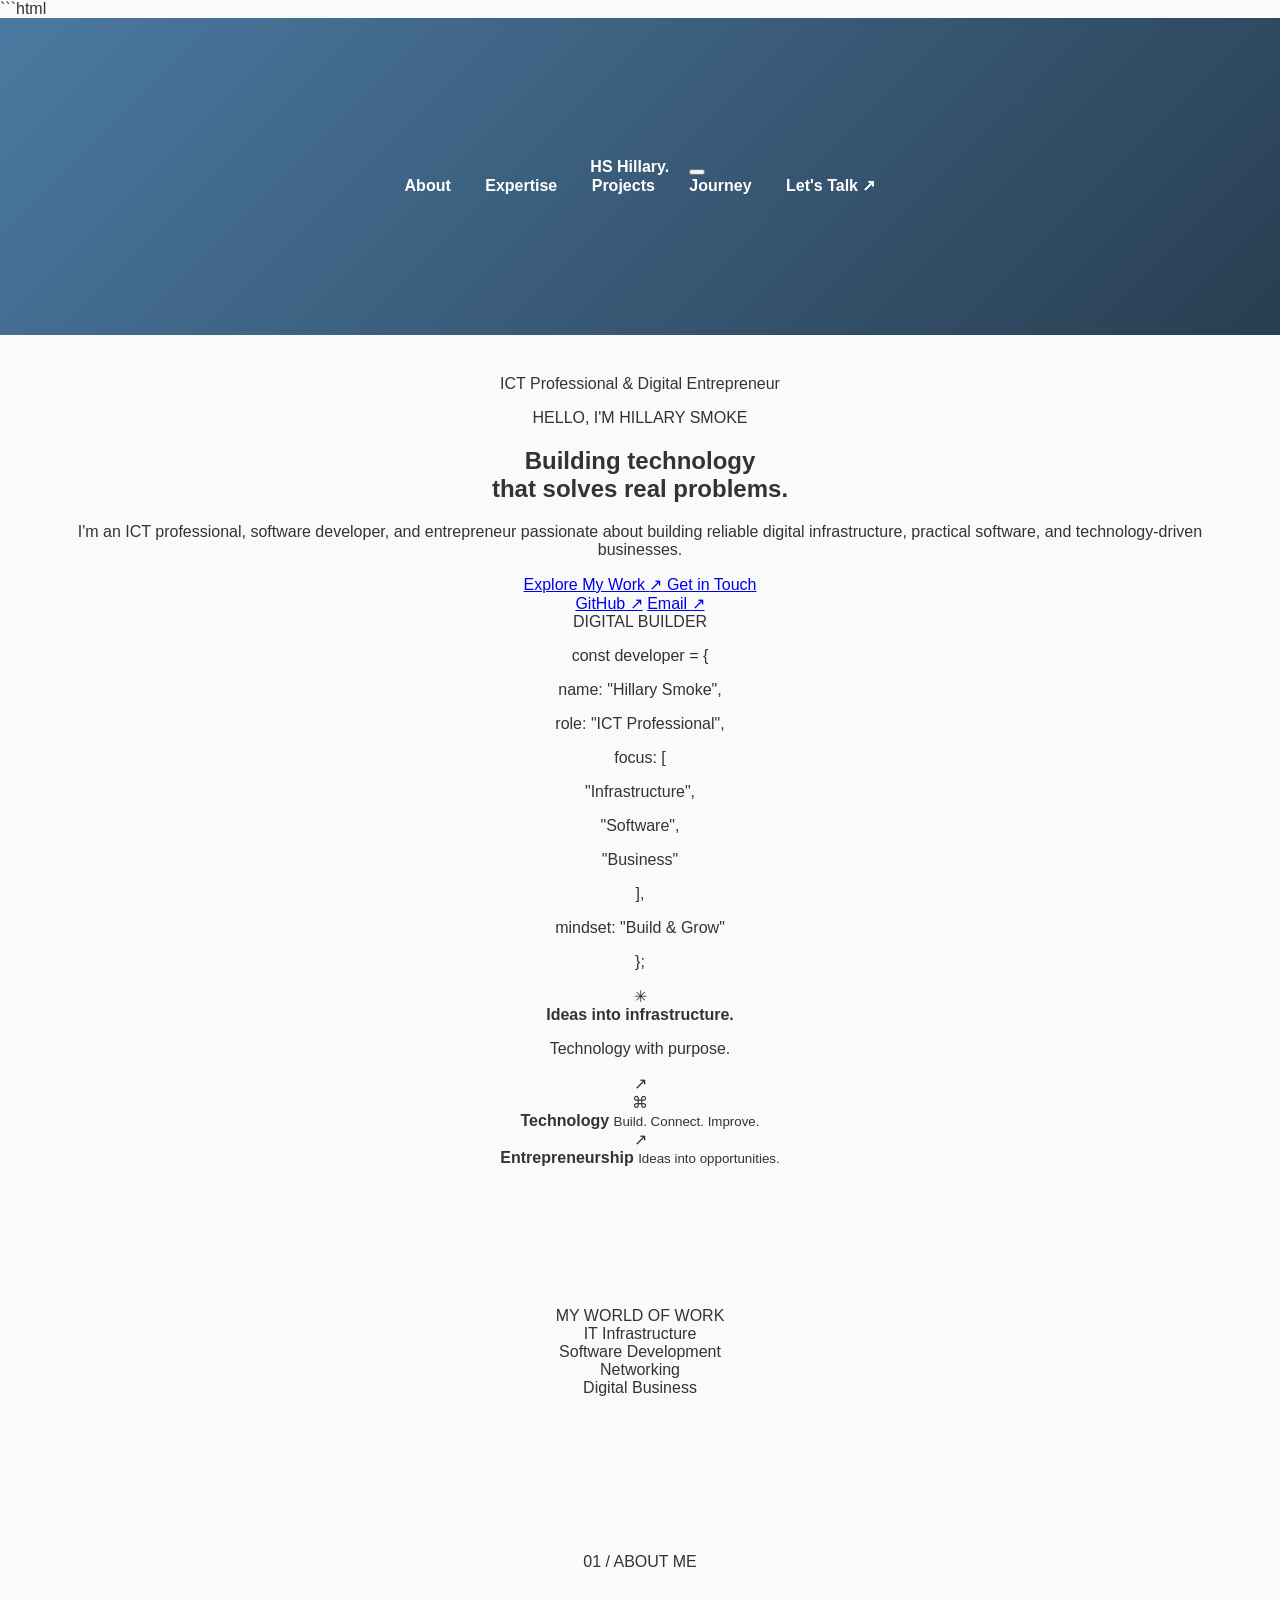
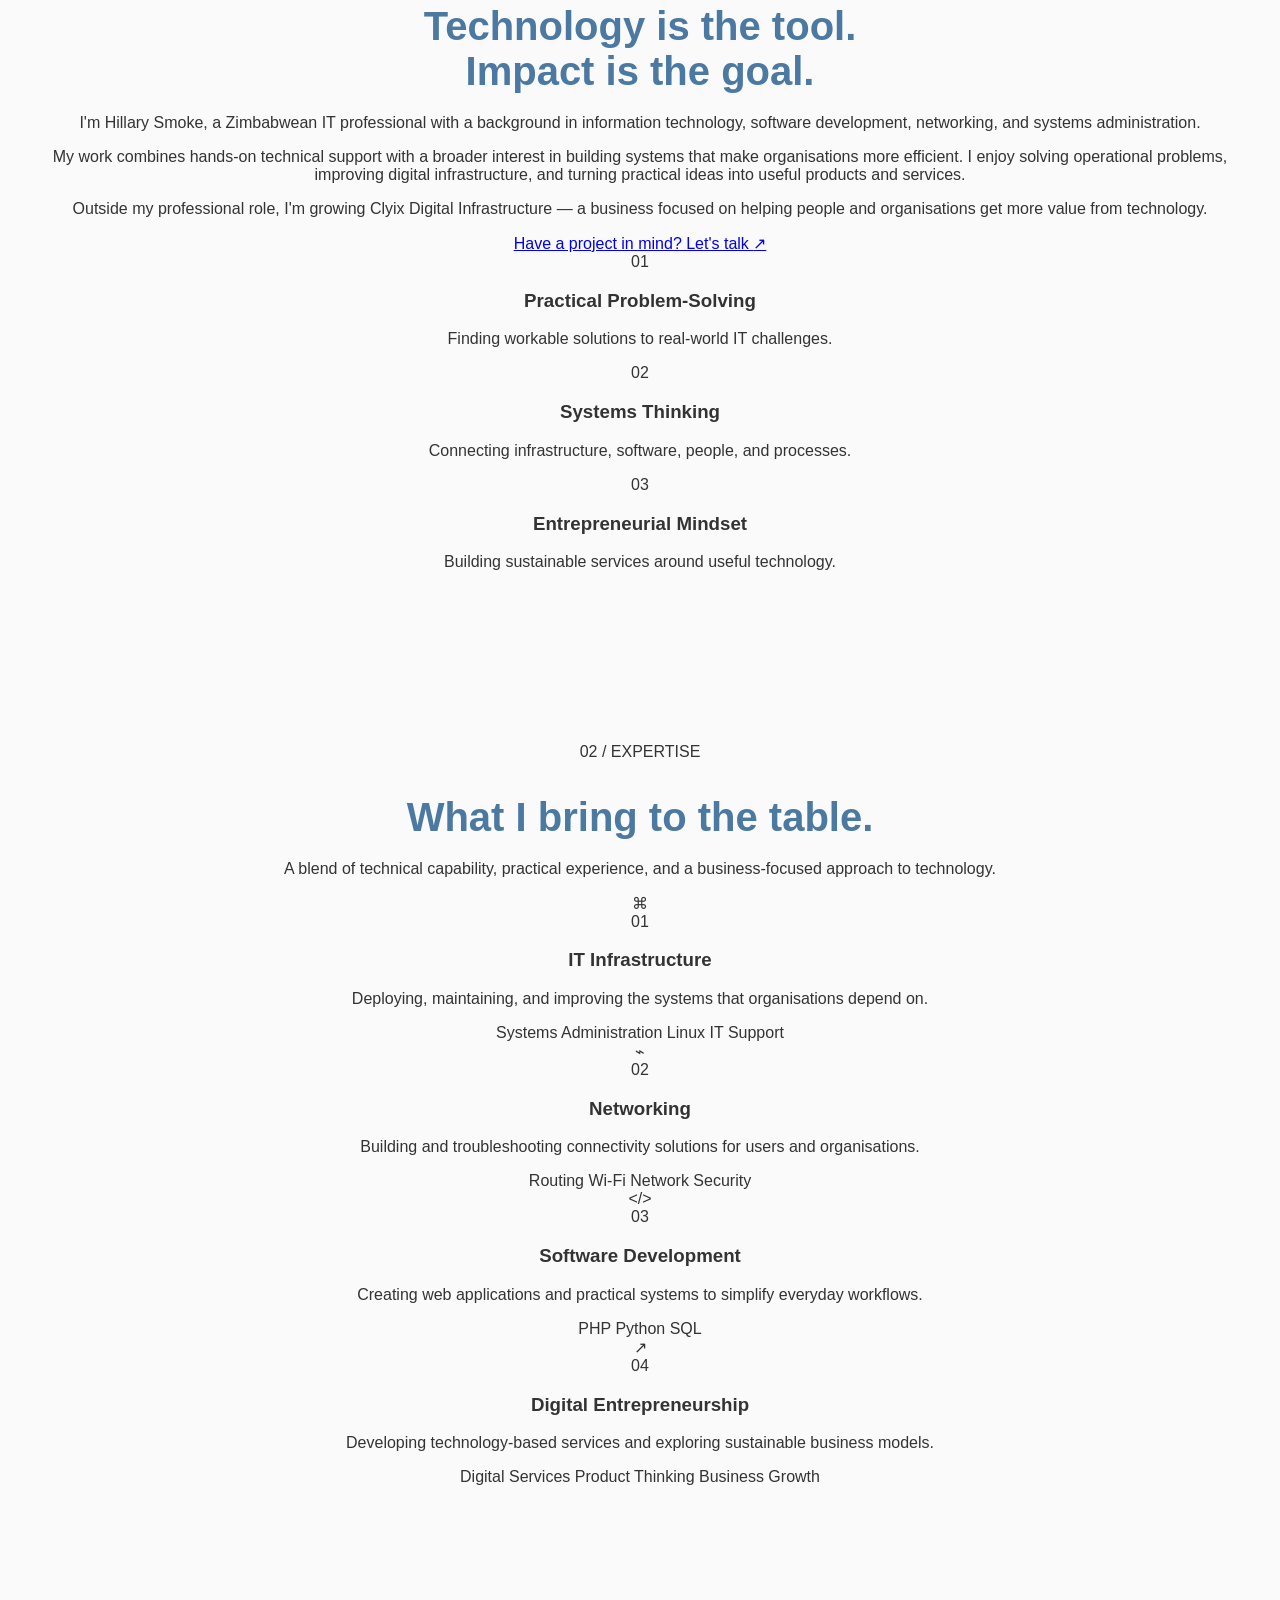
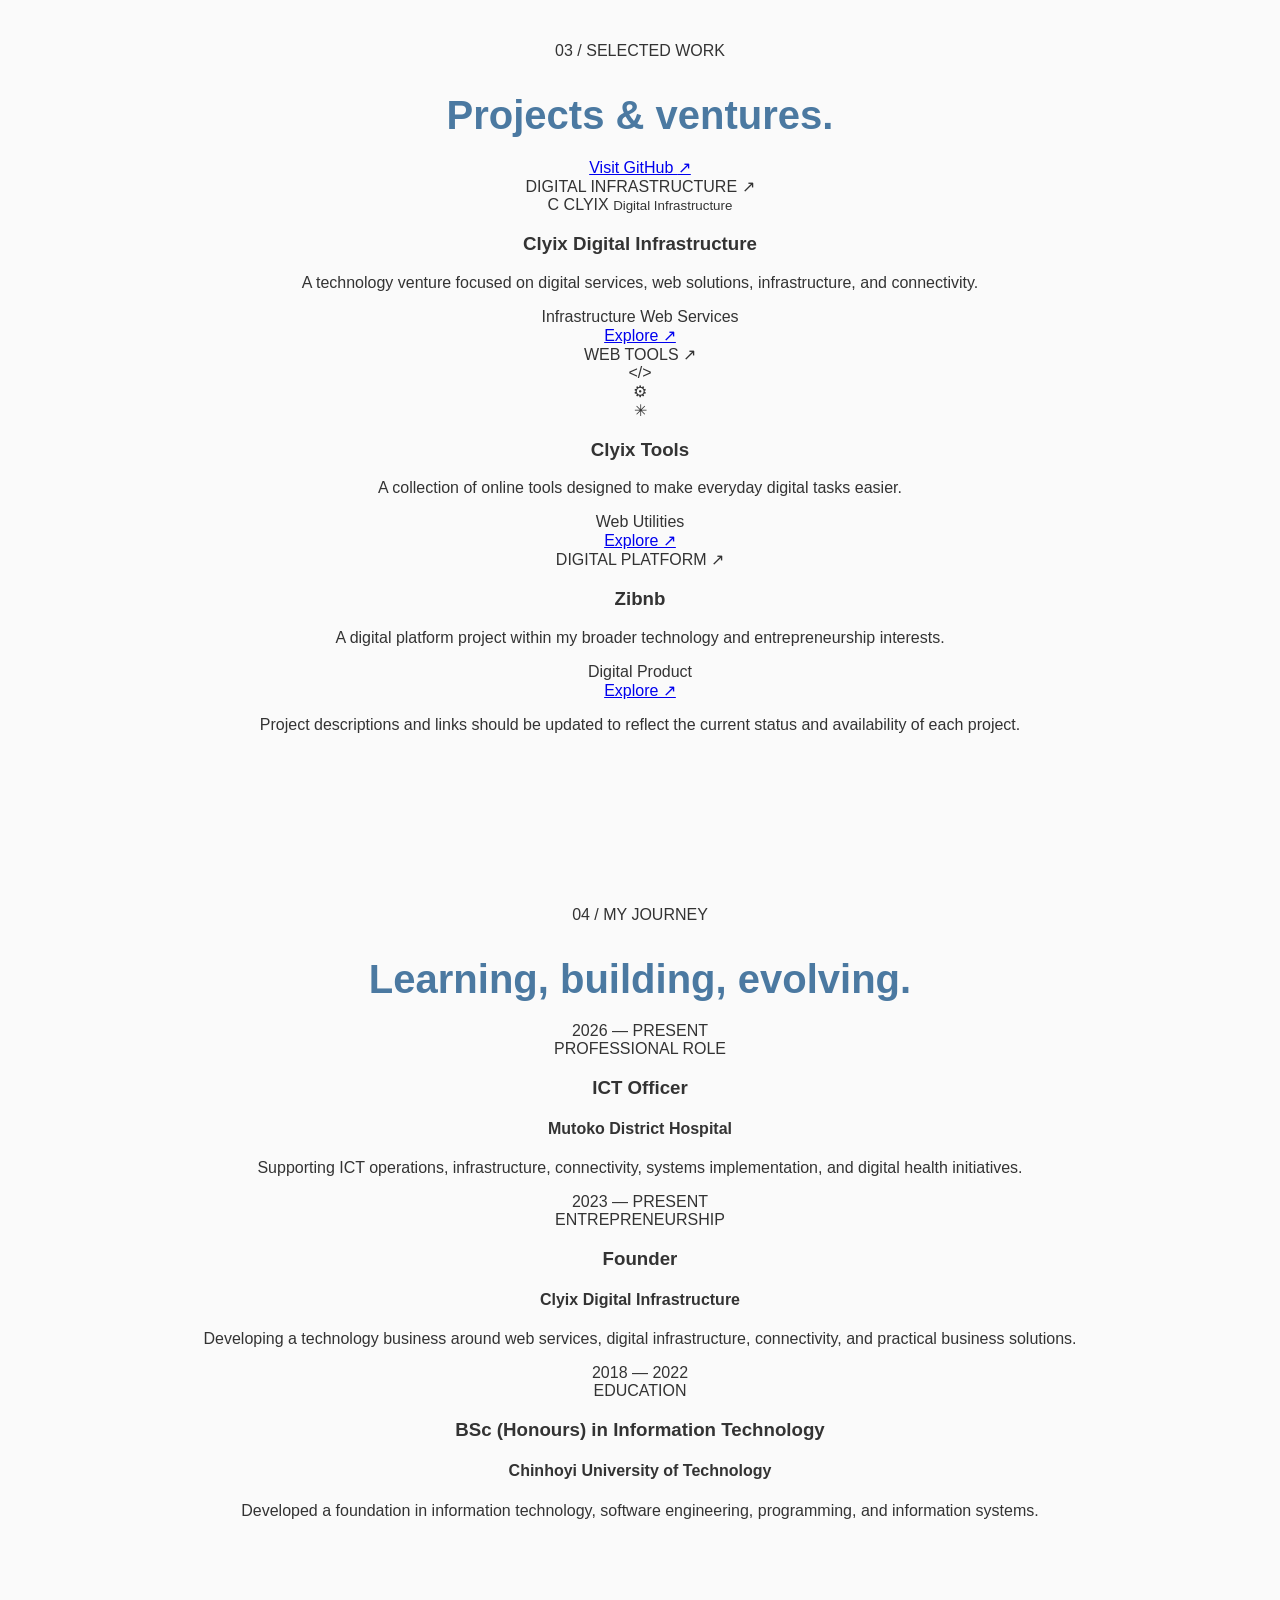
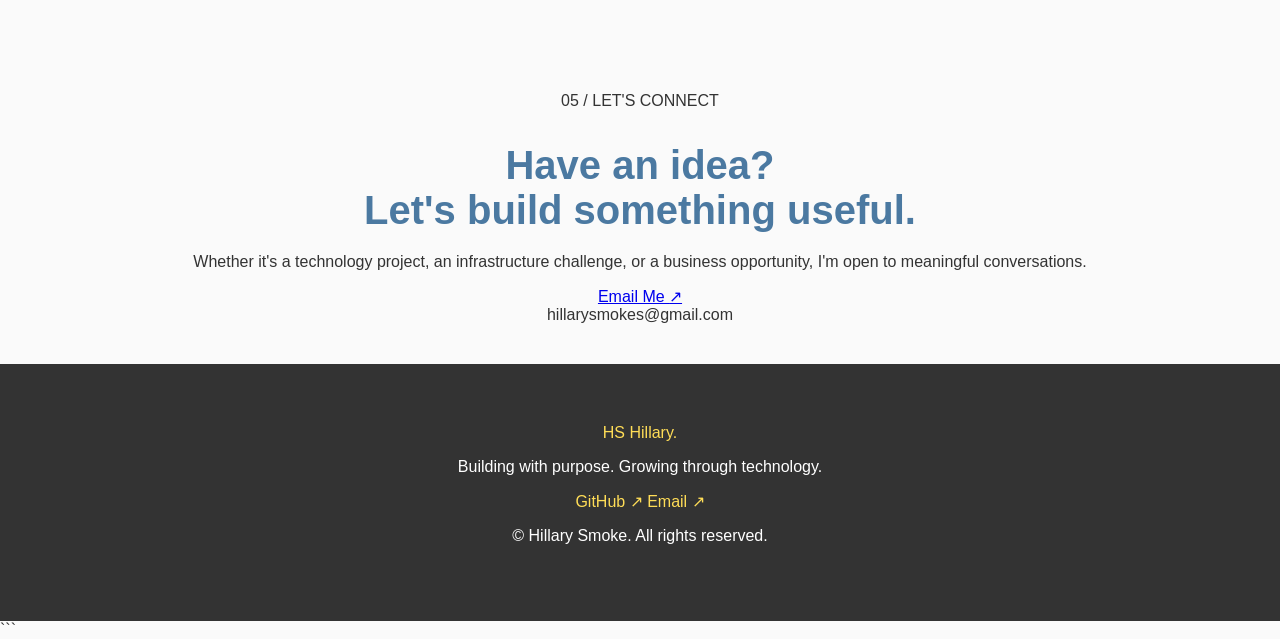
==== commit 612ae049: "new" ====
--- a/index.html
+++ b/index.html
@@ -1,68 +1,474 @@
+```html
 <!DOCTYPE html>
 <html lang="en">
 <head>
     <meta charset="UTF-8">
     <meta name="viewport" content="width=device-width, initial-scale=1.0">
-    <title>Hillary Smoke's Portfolio</title>
+
+    <meta name="description" content="Hillary Smoke — ICT professional, software developer, and founder of Clyix Digital Infrastructure.">
+    <meta name="author" content="Hillary Smoke">
+    <meta name="theme-color" content="#0b1120">
+
+    <title>Hillary Smoke | ICT Professional & Digital Entrepreneur</title>
+
+    <link rel="preconnect" href="https://fonts.googleapis.com">
+    <link rel="preconnect" href="https://fonts.gstatic.com" crossorigin>
+    <link href="https://fonts.googleapis.com/css2?family=DM+Sans:wght@400;500;600;700&family=Space+Grotesk:wght@400;500;600;700&display=swap" rel="stylesheet">
+
     <link rel="stylesheet" href="style.css">
-    <link href="https://fonts.googleapis.com/css2?family=Montserrat:wght@300;400;600&display=swap" rel="stylesheet">
+    <script src="script.js" defer></script>
 </head>
+
 <body>
-    <header>
-        <div class="container">
-            <h1>Hillary Smoke</h1>
-            <p>Web Developer | Tech Visionary | Entrepreneur</p>
-            <nav>
+    <div class="background-glow glow-one"></div>
+    <div class="background-glow glow-two"></div>
+
+    <header class="site-header">
+        <nav class="navbar container" aria-label="Main navigation">
+            <a href="#home" class="logo">
+                <span class="logo-mark">HS</span>
+                <span>Hillary<span class="accent">.</span></span>
+            </a>
+
+            <button class="menu-toggle" aria-label="Open navigation menu"
+                    aria-expanded="false" aria-controls="nav-links">
+                <span></span>
+                <span></span>
+                <span></span>
+            </button>
+
+            <div class="nav-links" id="nav-links">
                 <a href="#about">About</a>
+                <a href="#expertise">Expertise</a>
                 <a href="#projects">Projects</a>
-                <a href="#contact">Contact</a>
-            </nav>
+                <a href="#journey">Journey</a>
+                <a href="#contact" class="nav-contact">Let's Talk <span>↗</span></a>
+            </div>
+        </nav>
+    </header>
+
+    <main>
+        <section class="hero container" id="home">
+            <div class="hero-content">
+                <div class="availability">
+                    <span class="status-dot"></span>
+                    ICT Professional & Digital Entrepreneur
+                </div>
+
+                <p class="eyebrow">HELLO, I'M HILLARY SMOKE</p>
+
+                <h1>
+                    Building technology<br>
+                    that <span class="gradient-text">solves real problems.</span>
+                </h1>
+
+                <p class="hero-description">
+                    I'm an ICT professional, software developer, and entrepreneur
+                    passionate about building reliable digital infrastructure,
+                    practical software, and technology-driven businesses.
+                </p>
+
+                <div class="hero-actions">
+                    <a href="#projects" class="button button-primary">
+                        Explore My Work <span>↗</span>
+                    </a>
+                    <a href="#contact" class="button button-secondary">
+                        Get in Touch
+                    </a>
+                </div>
+
+                <div class="hero-socials">
+                    <a href="https://github.com/hillarysmokes"
+                       target="_blank" rel="noopener noreferrer">GitHub ↗</a>
+                    <span class="social-divider"></span>
+                    <a href="mailto:hillarysmokes@gmail.com">Email ↗</a>
+                </div>
+            </div>
+
+            <div class="hero-visual">
+                <div class="visual-card">
+                    <div class="visual-top">
+                        <div class="window-dots">
+                            <span></span><span></span><span></span>
+                        </div>
+                        <span class="visual-label">DIGITAL BUILDER</span>
+                    </div>
+
+                    <div class="code-window">
+                        <p><span class="code-purple">const</span> developer = {</p>
+                        <p class="indent">name: <span class="code-green">"Hillary Smoke"</span>,</p>
+                        <p class="indent">role: <span class="code-green">"ICT Professional"</span>,</p>
+                        <p class="indent">focus: [</p>
+                        <p class="indent-2"><span class="code-green">"Infrastructure"</span>,</p>
+                        <p class="indent-2"><span class="code-green">"Software"</span>,</p>
+                        <p class="indent-2"><span class="code-green">"Business"</span></p>
+                        <p class="indent">],</p>
+                        <p class="indent">mindset: <span class="code-green">"Build & Grow"</span></p>
+                        <p>};</p>
+                    </div>
+
+                    <div class="visual-footer">
+                        <span class="footer-icon">✳</span>
+                        <div>
+                            <strong>Ideas into infrastructure.</strong>
+                            <p>Technology with purpose.</p>
+                        </div>
+                        <span class="footer-arrow">↗</span>
+                    </div>
+                </div>
+
+                <div class="floating-card floating-card-top">
+                    <span class="floating-icon">⌘</span>
+                    <div>
+                        <strong>Technology</strong>
+                        <small>Build. Connect. Improve.</small>
+                    </div>
+                </div>
+
+                <div class="floating-card floating-card-bottom">
+                    <span class="floating-icon green-icon">↗</span>
+                    <div>
+                        <strong>Entrepreneurship</strong>
+                        <small>Ideas into opportunities.</small>
+                    </div>
+                </div>
+
+                <div class="orbit orbit-one"></div>
+                <div class="orbit orbit-two"></div>
+            </div>
+        </section>
+
+        <section class="trust-strip">
+            <div class="container trust-content">
+                <span>MY WORLD OF WORK</span>
+                <div>IT Infrastructure</div>
+                <div>Software Development</div>
+                <div>Networking</div>
+                <div>Digital Business</div>
+            </div>
+        </section>
+
+        <section class="section container" id="about">
+            <div class="section-heading">
+                <p class="eyebrow">01 / ABOUT ME</p>
+                <h2>Technology is the tool.<br><span class="muted-heading">Impact is the goal.</span></h2>
+            </div>
+
+            <div class="about-grid">
+                <div class="about-copy">
+                    <p>
+                        I'm Hillary Smoke, a Zimbabwean IT professional with a
+                        background in information technology, software development,
+                        networking, and systems administration.
+                    </p>
+
+                    <p>
+                        My work combines hands-on technical support with a broader
+                        interest in building systems that make organisations more
+                        efficient. I enjoy solving operational problems, improving
+                        digital infrastructure, and turning practical ideas into
+                        useful products and services.
+                    </p>
+
+                    <p>
+                        Outside my professional role, I'm growing Clyix Digital
+                        Infrastructure — a business focused on helping people and
+                        organisations get more value from technology.
+                    </p>
+
+                    <a href="#contact" class="text-link">Have a project in mind? Let's talk <span>↗</span></a>
+                </div>
+
+                <div class="about-details">
+                    <div class="detail-card">
+                        <span class="detail-number">01</span>
+                        <div>
+                            <h3>Practical Problem-Solving</h3>
+                            <p>Finding workable solutions to real-world IT challenges.</p>
+                        </div>
+                    </div>
+
+                    <div class="detail-card">
+                        <span class="detail-number">02</span>
+                        <div>
+                            <h3>Systems Thinking</h3>
+                            <p>Connecting infrastructure, software, people, and processes.</p>
+                        </div>
+                    </div>
+
+                    <div class="detail-card">
+                        <span class="detail-number">03</span>
+                        <div>
+                            <h3>Entrepreneurial Mindset</h3>
+                            <p>Building sustainable services around useful technology.</p>
+                        </div>
+                    </div>
+                </div>
+            </div>
+        </section>
+
+        <section class="section section-panel" id="expertise">
+            <div class="container">
+                <div class="section-heading">
+                    <p class="eyebrow">02 / EXPERTISE</p>
+                    <h2>What I <span class="gradient-text">bring to the table.</span></h2>
+                    <p class="section-intro">
+                        A blend of technical capability, practical experience,
+                        and a business-focused approach to technology.
+                    </p>
+                </div>
+
+                <div class="expertise-grid">
+                    <article class="expertise-card">
+                        <div class="card-icon">⌘</div>
+                        <span class="card-index">01</span>
+                        <h3>IT Infrastructure</h3>
+                        <p>Deploying, maintaining, and improving the systems that organisations depend on.</p>
+                        <div class="tag-list">
+                            <span>Systems Administration</span>
+                            <span>Linux</span>
+                            <span>IT Support</span>
+                        </div>
+                    </article>
+
+                    <article class="expertise-card">
+                        <div class="card-icon">⌁</div>
+                        <span class="card-index">02</span>
+                        <h3>Networking</h3>
+                        <p>Building and troubleshooting connectivity solutions for users and organisations.</p>
+                        <div class="tag-list">
+                            <span>Routing</span>
+                            <span>Wi-Fi</span>
+                            <span>Network Security</span>
+                        </div>
+                    </article>
+
+                    <article class="expertise-card">
+                        <div class="card-icon">&lt;/&gt;</div>
+                        <span class="card-index">03</span>
+                        <h3>Software Development</h3>
+                        <p>Creating web applications and practical systems to simplify everyday workflows.</p>
+                        <div class="tag-list">
+                            <span>PHP</span>
+                            <span>Python</span>
+                            <span>SQL</span>
+                        </div>
+                    </article>
+
+                    <article class="expertise-card">
+                        <div class="card-icon">↗</div>
+                        <span class="card-index">04</span>
+                        <h3>Digital Entrepreneurship</h3>
+                        <p>Developing technology-based services and exploring sustainable business models.</p>
+                        <div class="tag-list">
+                            <span>Digital Services</span>
+                            <span>Product Thinking</span>
+                            <span>Business Growth</span>
+                        </div>
+                    </article>
+                </div>
+            </div>
+        </section>
+
+        <section class="section container" id="projects">
+            <div class="section-heading heading-row">
+                <div>
+                    <p class="eyebrow">03 / SELECTED WORK</p>
+                    <h2>Projects & <span class="muted-heading">ventures.</span></h2>
+                </div>
+                <a href="https://github.com/hillarysmokes"
+                   target="_blank" rel="noopener noreferrer" class="text-link">
+                    Visit GitHub <span>↗</span>
+                </a>
+            </div>
+
+            <div class="projects-grid">
+                <article class="project-card project-featured">
+                    <div class="project-topline">
+                        <span class="project-type">DIGITAL INFRASTRUCTURE</span>
+                        <span class="project-symbol">↗</span>
+                    </div>
+                    <div class="project-art art-clyix">
+                        <div class="art-orbit"></div>
+                        <div class="art-content">
+                            <span class="art-mark">C</span>
+                            <span>CLYIX</span>
+                            <small>Digital Infrastructure</small>
+                        </div>
+                    </div>
+                    <div class="project-info">
+                        <h3>Clyix Digital Infrastructure</h3>
+                        <p>
+                            A technology venture focused on digital services,
+                            web solutions, infrastructure, and connectivity.
+                        </p>
+                        <div class="project-bottom">
+                            <div class="tag-list">
+                                <span>Infrastructure</span>
+                                <span>Web Services</span>
+                            </div>
+                            <a href="https://clyixwebdevs.co.zw"
+                               target="_blank" rel="noopener noreferrer"
+                               aria-label="Visit Clyix website">Explore ↗</a>
+                        </div>
+                    </div>
+                </article>
+
+                <article class="project-card">
+                    <div class="project-topline">
+                        <span class="project-type">WEB TOOLS</span>
+                        <span class="project-symbol">↗</span>
+                    </div>
+                    <div class="project-art art-tools">
+                        <div class="tool-shape shape-one">&lt;/&gt;</div>
+                        <div class="tool-shape shape-two">⚙</div>
+                        <div class="tool-shape shape-three">✳</div>
+                    </div>
+                    <div class="project-info">
+                        <h3>Clyix Tools</h3>
+                        <p>A collection of online tools designed to make everyday digital tasks easier.</p>
+                        <div class="project-bottom">
+                            <div class="tag-list">
+                                <span>Web</span>
+                                <span>Utilities</span>
+                            </div>
+                            <a href="https://tools.clyixwebdevs.co.zw"
+                               target="_blank" rel="noopener noreferrer">Explore ↗</a>
+                        </div>
+                    </div>
+                </article>
+
+                <article class="project-card">
+                    <div class="project-topline">
+                        <span class="project-type">DIGITAL PLATFORM</span>
+                        <span class="project-symbol">↗</span>
+                    </div>
+                    <div class="project-art art-zibnb">
+                        <div class="zibnb-window">
+                            <span class="zibnb-dot"></span>
+                            <span class="zibnb-dot"></span>
+                            <span class="zibnb-dot"></span>
+                            <div class="zibnb-line"></div>
+                            <div class="zibnb-line short-line"></div>
+                            <div class="zibnb-blocks"><i></i><i></i><i></i></div>
+                        </div>
+                    </div>
+                    <div class="project-info">
+                        <h3>Zibnb</h3>
+                        <p>A digital platform project within my broader technology and entrepreneurship interests.</p>
+                        <div class="project-bottom">
+                            <div class="tag-list">
+                                <span>Digital Product</span>
+                            </div>
+                            <a href="https://zibnb.clyixwebdevs.co.zw"
+                               target="_blank" rel="noopener noreferrer">Explore ↗</a>
+                        </div>
+                    </div>
+                </article>
+            </div>
+
+            <p class="project-note">
+                Project descriptions and links should be updated to reflect the
+                current status and availability of each project.
+            </p>
+        </section>
+
+        <section class="section section-panel" id="journey">
+            <div class="container">
+                <div class="section-heading">
+                    <p class="eyebrow">04 / MY JOURNEY</p>
+                    <h2>Learning, building, <span class="muted-heading">evolving.</span></h2>
+                </div>
+
+                <div class="timeline">
+                    <article class="timeline-item">
+                        <div class="timeline-marker"></div>
+                        <div class="timeline-date">2026 — PRESENT</div>
+                        <div class="timeline-content">
+                            <span class="timeline-label">PROFESSIONAL ROLE</span>
+                            <h3>ICT Officer</h3>
+                            <h4>Mutoko District Hospital</h4>
+                            <p>
+                                Supporting ICT operations, infrastructure,
+                                connectivity, systems implementation, and
+                                digital health initiatives.
+                            </p>
+                        </div>
+                    </article>
+
+                    <article class="timeline-item">
+                        <div class="timeline-marker"></div>
+                        <div class="timeline-date">2023 — PRESENT</div>
+                        <div class="timeline-content">
+                            <span class="timeline-label">ENTREPRENEURSHIP</span>
+                            <h3>Founder</h3>
+                            <h4>Clyix Digital Infrastructure</h4>
+                            <p>
+                                Developing a technology business around web
+                                services, digital infrastructure, connectivity,
+                                and practical business solutions.
+                            </p>
+                        </div>
+                    </article>
+
+                    <article class="timeline-item">
+                        <div class="timeline-marker"></div>
+                        <div class="timeline-date">2018 — 2022</div>
+                        <div class="timeline-content">
+                            <span class="timeline-label">EDUCATION</span>
+                            <h3>BSc (Honours) in Information Technology</h3>
+                            <h4>Chinhoyi University of Technology</h4>
+                            <p>
+                                Developed a foundation in information technology,
+                                software engineering, programming, and information systems.
+                            </p>
+                        </div>
+                    </article>
+                </div>
+            </div>
+        </section>
+
+        <section class="contact-section container" id="contact">
+            <div class="contact-box">
+                <div class="contact-decoration decoration-one"></div>
+                <div class="contact-decoration decoration-two"></div>
+
+                <p class="eyebrow">05 / LET'S CONNECT</p>
+                <h2>Have an idea?<br><span class="gradient-text">Let's build something useful.</span></h2>
+                <p class="contact-description">
+                    Whether it's a technology project, an infrastructure challenge,
+                    or a business opportunity, I'm open to meaningful conversations.
+                </p>
+
+                <a href="mailto:hillarysmokes@gmail.com" class="button button-primary">
+                    Email Me <span>↗</span>
+                </a>
+
+                <div class="contact-email">hillarysmokes@gmail.com</div>
+            </div>
+        </section>
+    </main>
+
+    <footer class="site-footer">
+        <div class="container footer-content">
+            <a href="#home" class="logo">
+                <span class="logo-mark">HS</span>
+                <span>Hillary<span class="accent">.</span></span>
+            </a>
+
+            <p>Building with purpose. Growing through technology.</p>
+
+            <div class="footer-links">
+                <a href="https://github.com/hillarysmokes"
+                   target="_blank" rel="noopener noreferrer">GitHub ↗</a>
+                <a href="mailto:hillarysmokes@gmail.com">Email ↗</a>
+            </div>
+
+            <p class="copyright">
+                © <span id="current-year"></span> Hillary Smoke. All rights reserved.
+            </p>
         </div>
-    </header>
-    
-    <section id="about" class="container">
-        <h2>About Me</h2>
-        <p>I am Hillary Smoke, a seasoned web developer with a penchant for innovation and entrepreneurship. As the founder of Clyix Web Developers Pvt Ltd, I specialize in creating tailored web solutions that empower businesses to thrive in the digital era. My journey in technology has been driven by a relentless pursuit of excellence and a deep desire to contribute meaningfully to the tech industry.</p>
-    </section>
-    
-    <section id="projects" class="container">
-        <h2>Highlighted Projects</h2>
-        <div class="project">
-            <h3><a href="#" target="_blank">Component-Based Learning System</a></h3>
-            <p>A Windows application developed based on the 4C/ID learning model to facilitate self-paced learning. This system provides an intuitive and engaging environment for learners to develop their skills progressively.</p>
-        </div>
-        <div class="project">
-            <h3><a href="#" target="_blank">Lomabil Workflow System</a></h3>
-            <p>An efficient loan application data capture system built using PHP and MySQL. This workflow system significantly enhances operational efficiency by streamlining the loan application process for financial institutions.</p>
-        </div>
-        <div class="project">
-            <h3><a href="https://tools.clyixwebdevs.co.zw" target="_blank">ClyixWebDev Free Tools</a></h3>
-            <p>A suite of online tools designed to assist users in their daily operations. These tools, developed in various programming languages, demonstrate versatility in solving practical problems for a broad audience.</p>
-        </div>
-        <div class="project">
-            <h3><a href="https://clyixwebdevs.co.zw" target="_blank">Clyix Web Developers</a></h3>
-            <p>A pioneering web development company delivering custom websites and applications designed to elevate business presence online. We pride ourselves on blending creativity with functionality.</p>
-        </div>
-        <div class="project">
-            <h3><a href="#" target="_blank">QuickCast</a></h3>
-            <p>An innovative video recording and sharing platform that redefines user engagement by providing seamless, high-quality content creation and distribution tools.</p>
-        </div>
-        <div class="project">
-            <h3><a href="https://zibnb.clyixwebdevs.co.zw" target="_blank">Zibnb</a></h3>
-            <p>A modern accommodation booking platform tailored for Zimbabwe's unique tourism landscape, offering a blend of local authenticity with global usability standards.</p>
-        </div>
-    </section>
-    
-    
-    
-    <section id="contact" class="container">
-        <h2>Contact Me</h2>
-        <p>Email: <a href="mailto:hillarysmoke@email.com">hillarysmoke@email.com</a></p>
-        <p>Twitter: <a href="https://twitter.com/HillarySmoke" target="_blank">@HillarySmoke</a></p>
-    </section>
-    
-    <footer>
-        <p>&copy; 2025 Hillary Smoke. All rights reserved. | <a href="#about">Back to top</a></p>
     </footer>
 </body>
 </html>
+```
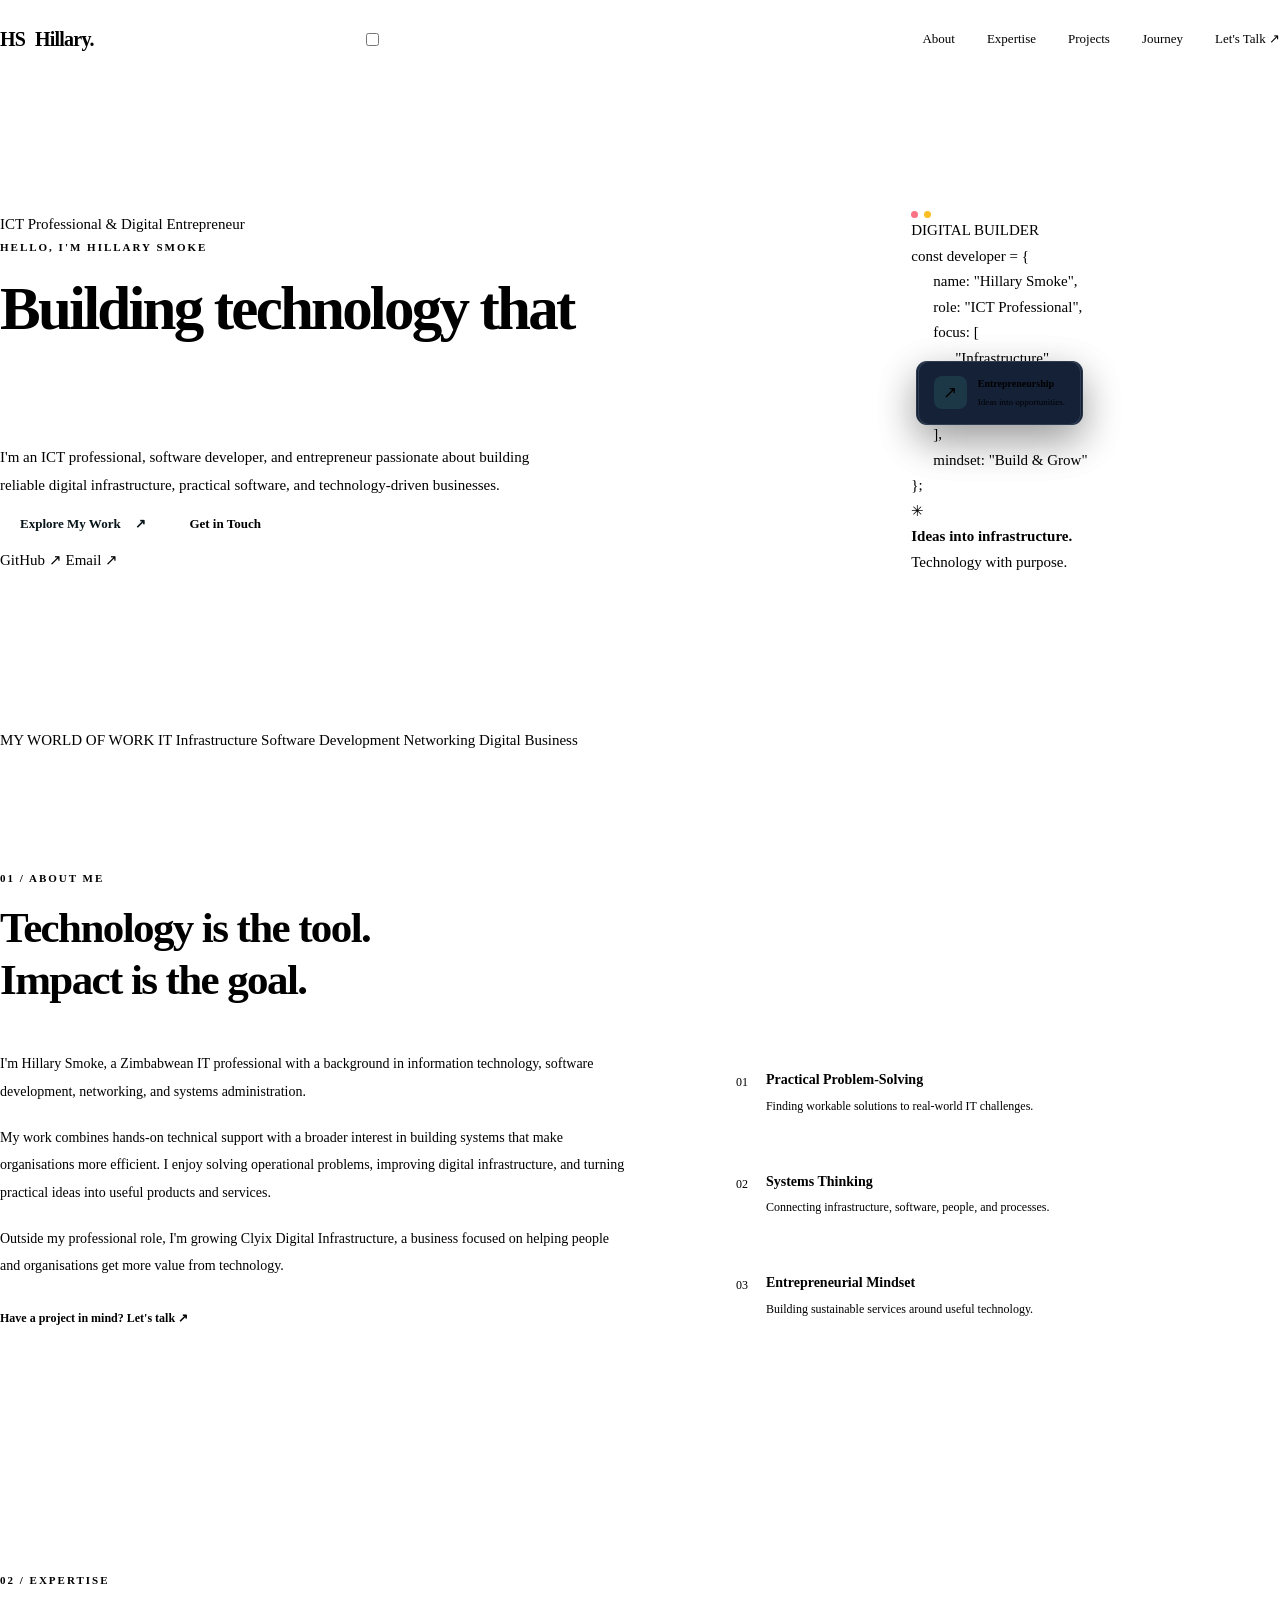
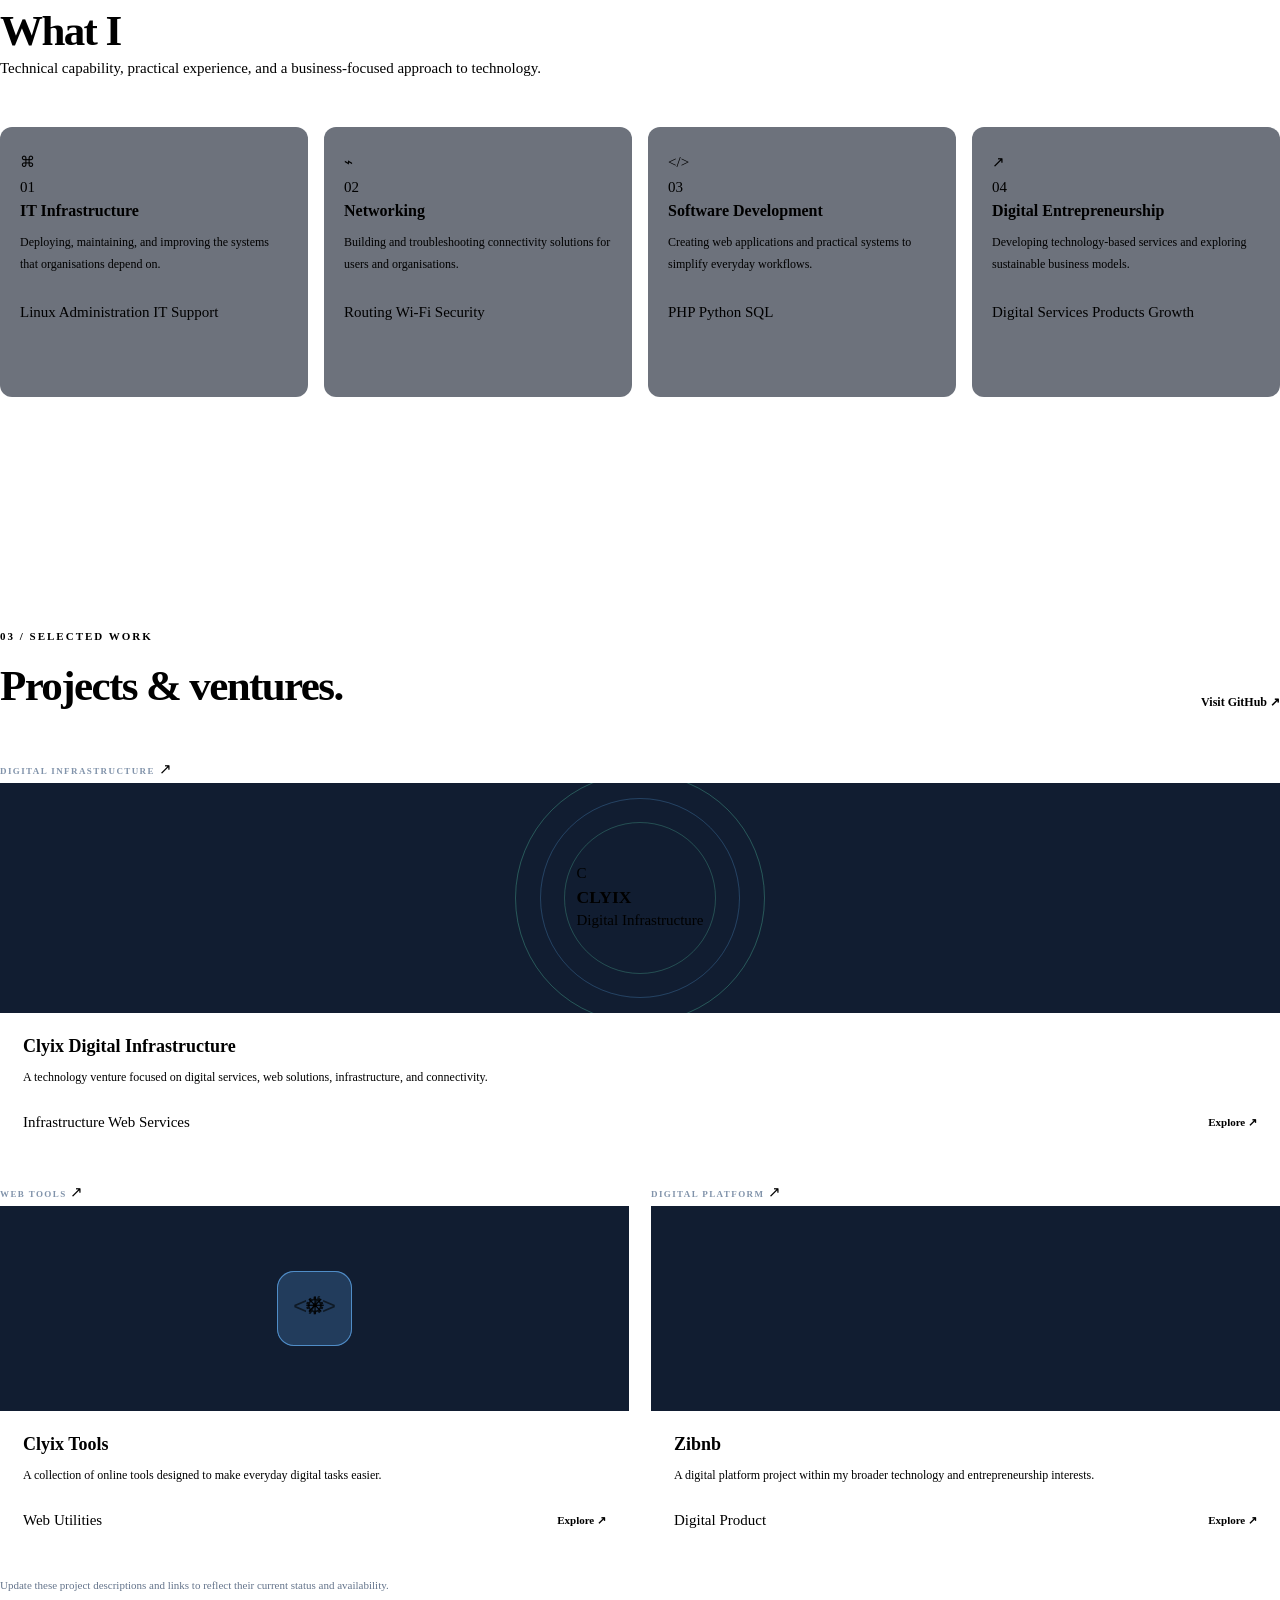
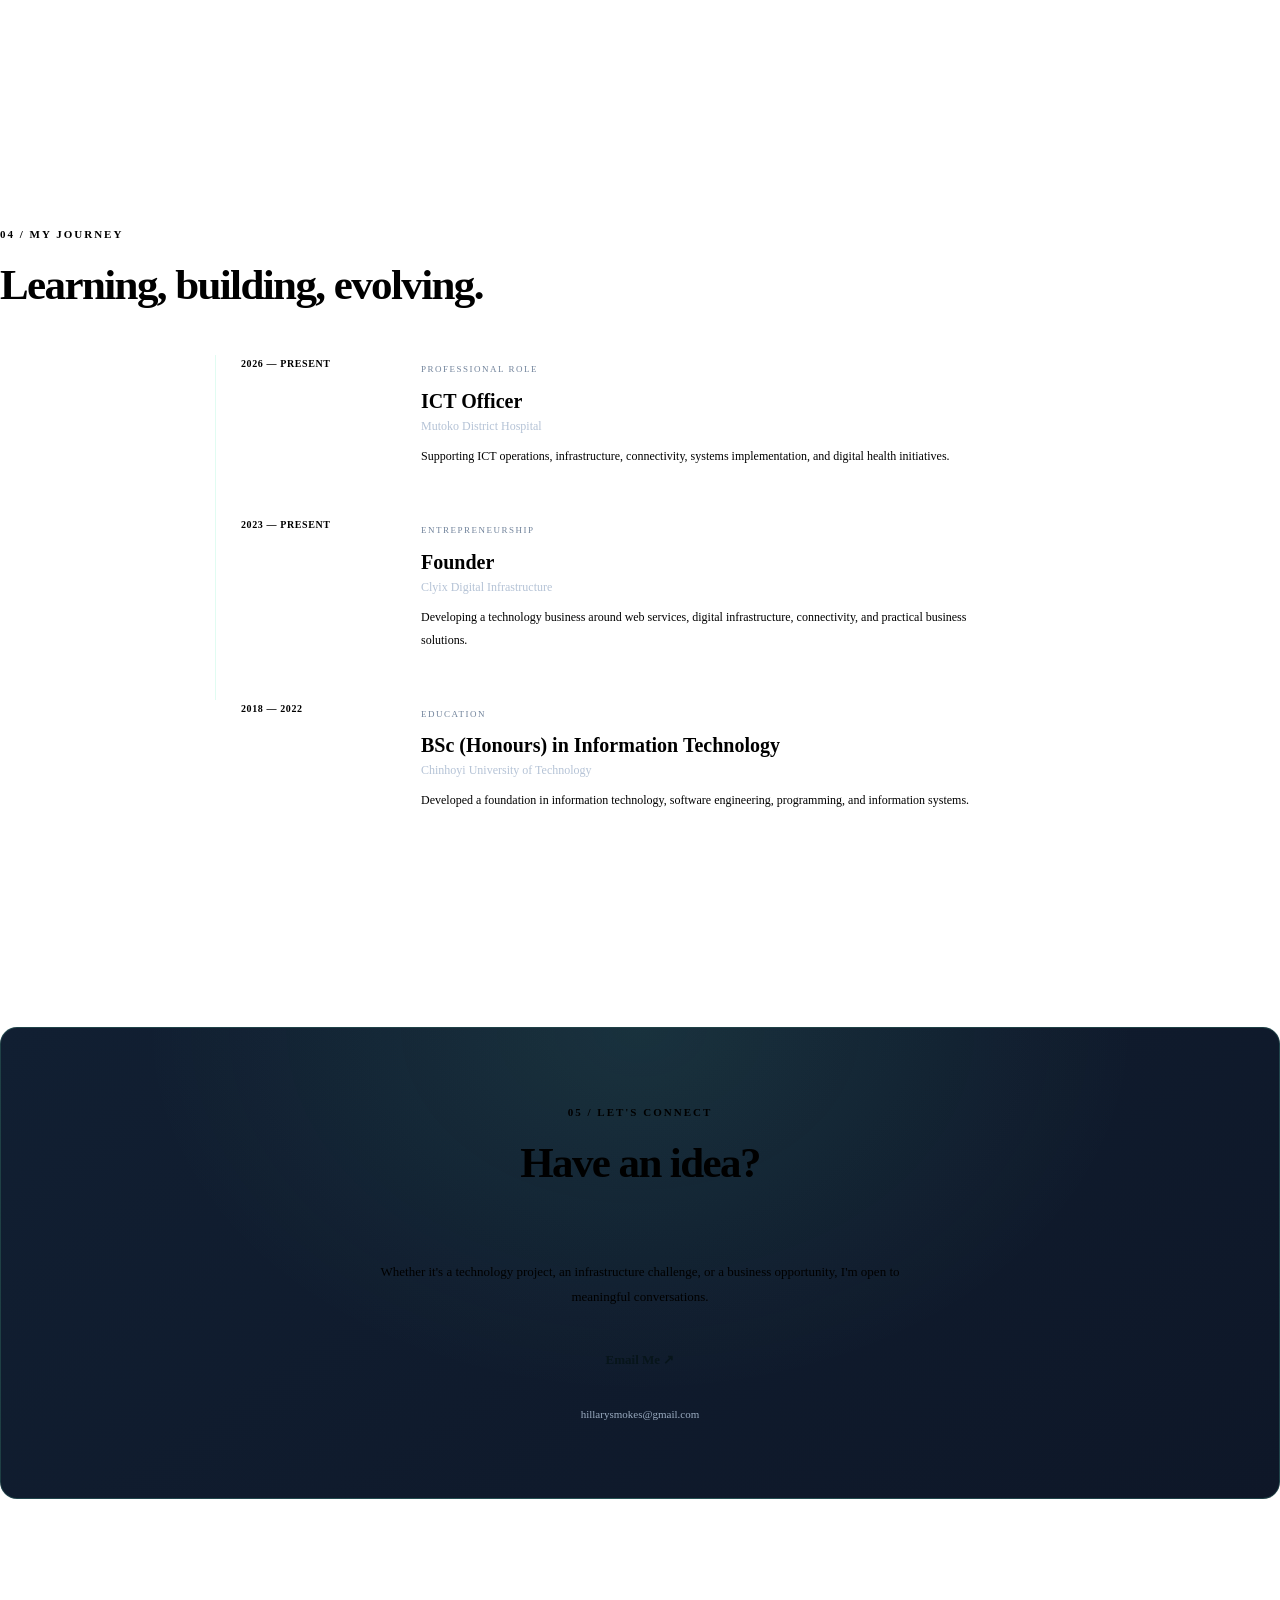
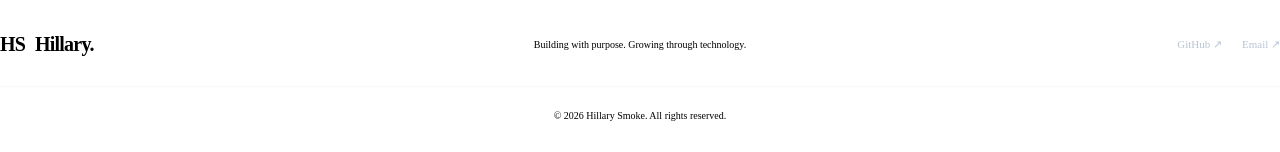
==== commit 5ab5d97c: "Update print statement to say 'Goodbye World'" ====
--- a/index.html
+++ b/index.html
@@ -1,474 +1,583 @@
-```html
 <!DOCTYPE html>
 <html lang="en">
 <head>
     <meta charset="UTF-8">
     <meta name="viewport" content="width=device-width, initial-scale=1.0">
-
-    <meta name="description" content="Hillary Smoke — ICT professional, software developer, and founder of Clyix Digital Infrastructure.">
+    <meta name="theme-color" content="#0b1120">
+
     <meta name="author" content="Hillary Smoke">
-    <meta name="theme-color" content="#0b1120">
-
-    <title>Hillary Smoke | ICT Professional & Digital Entrepreneur</title>
-
-    <link rel="preconnect" href="https://fonts.googleapis.com">
-    <link rel="preconnect" href="https://fonts.gstatic.com" crossorigin>
-    <link href="https://fonts.googleapis.com/css2?family=DM+Sans:wght@400;500;600;700&family=Space+Grotesk:wght@400;500;600;700&display=swap" rel="stylesheet">
+    <meta name="description" content="Hillary Smoke is a Zimbabwean ICT professional, software developer, and founder of Clyix Digital Infrastructure.">
+
+    <title>Hillary Smoke | ICT Professional & Entrepreneur</title>
 
     <link rel="stylesheet" href="style.css">
-    <script src="script.js" defer></script>
 </head>
 
 <body>
-    <div class="background-glow glow-one"></div>
-    <div class="background-glow glow-two"></div>
-
-    <header class="site-header">
-        <nav class="navbar container" aria-label="Main navigation">
-            <a href="#home" class="logo">
-                <span class="logo-mark">HS</span>
-                <span>Hillary<span class="accent">.</span></span>
-            </a>
-
-            <button class="menu-toggle" aria-label="Open navigation menu"
-                    aria-expanded="false" aria-controls="nav-links">
-                <span></span>
-                <span></span>
-                <span></span>
-            </button>
-
-            <div class="nav-links" id="nav-links">
-                <a href="#about">About</a>
-                <a href="#expertise">Expertise</a>
-                <a href="#projects">Projects</a>
-                <a href="#journey">Journey</a>
-                <a href="#contact" class="nav-contact">Let's Talk <span>↗</span></a>
-            </div>
+
+<header class="header">
+    <div class="container navbar">
+
+        <a href="#home" class="logo">
+            <span class="logo-icon">HS</span>
+            <span>Hillary<span class="accent">.</span></span>
+        </a>
+
+        <input type="checkbox" id="menu-toggle" class="menu-checkbox">
+
+        <label for="menu-toggle" class="menu-button" aria-label="Toggle navigation">
+            <span></span>
+            <span></span>
+            <span></span>
+        </label>
+
+        <nav class="nav-links">
+            <a href="#about">About</a>
+            <a href="#expertise">Expertise</a>
+            <a href="#projects">Projects</a>
+            <a href="#journey">Journey</a>
+            <a href="#contact" class="nav-cta">Let's Talk <span>↗</span></a>
         </nav>
-    </header>
-
-    <main>
-        <section class="hero container" id="home">
-            <div class="hero-content">
-                <div class="availability">
-                    <span class="status-dot"></span>
-                    ICT Professional & Digital Entrepreneur
-                </div>
-
-                <p class="eyebrow">HELLO, I'M HILLARY SMOKE</p>
-
-                <h1>
-                    Building technology<br>
-                    that <span class="gradient-text">solves real problems.</span>
-                </h1>
-
-                <p class="hero-description">
-                    I'm an ICT professional, software developer, and entrepreneur
-                    passionate about building reliable digital infrastructure,
-                    practical software, and technology-driven businesses.
+
+    </div>
+</header>
+
+<main>
+
+    <!-- HERO -->
+    <section class="hero container" id="home">
+
+        <div class="hero-content">
+
+            <div class="status">
+                <span class="status-dot"></span>
+                ICT Professional & Digital Entrepreneur
+            </div>
+
+            <p class="eyebrow">HELLO, I'M HILLARY SMOKE</p>
+
+            <h1>
+                Building technology
+                that <span class="gradient-text">solves real problems.</span>
+            </h1>
+
+            <p class="hero-description">
+                I'm an ICT professional, software developer, and entrepreneur
+                passionate about building reliable digital infrastructure,
+                practical software, and technology-driven businesses.
+            </p>
+
+            <div class="hero-buttons">
+                <a href="#projects" class="button button-primary">
+                    Explore My Work <span>↗</span>
+                </a>
+
+                <a href="#contact" class="button button-outline">
+                    Get in Touch
+                </a>
+            </div>
+
+            <div class="social-links">
+                <a href="https://github.com/hillarysmokes"
+                   target="_blank" rel="noopener noreferrer">GitHub ↗</a>
+
+                <span class="separator"></span>
+
+                <a href="mailto:hillarysmokes@gmail.com">Email ↗</a>
+            </div>
+
+        </div>
+
+        <div class="hero-visual">
+
+            <div class="code-card">
+
+                <div class="code-header">
+                    <div class="window-dots">
+                        <span></span>
+                        <span></span>
+                        <span></span>
+                    </div>
+
+                    <span class="code-label">DIGITAL BUILDER</span>
+                </div>
+
+                <div class="code-body">
+                    <p><span class="purple">const</span> developer = {</p>
+                    <p class="indent">name: <span class="green">"Hillary Smoke"</span>,</p>
+                    <p class="indent">role: <span class="green">"ICT Professional"</span>,</p>
+                    <p class="indent">focus: [</p>
+                    <p class="indent-2"><span class="green">"Infrastructure"</span>,</p>
+                    <p class="indent-2"><span class="green">"Software"</span>,</p>
+                    <p class="indent-2"><span class="green">"Business"</span></p>
+                    <p class="indent">],</p>
+                    <p class="indent">mindset: <span class="green">"Build & Grow"</span></p>
+                    <p>};</p>
+                </div>
+
+                <div class="code-footer">
+                    <span class="footer-symbol">✳</span>
+
+                    <div>
+                        <strong>Ideas into infrastructure.</strong>
+                        <p>Technology with purpose.</p>
+                    </div>
+                </div>
+
+            </div>
+
+            <div class="floating-card floating-top">
+                <span class="floating-icon">⌘</span>
+                <div>
+                    <strong>Technology</strong>
+                    <small>Build. Connect. Improve.</small>
+                </div>
+            </div>
+
+            <div class="floating-card floating-bottom">
+                <span class="floating-icon green-icon">↗</span>
+                <div>
+                    <strong>Entrepreneurship</strong>
+                    <small>Ideas into opportunities.</small>
+                </div>
+            </div>
+
+        </div>
+
+    </section>
+
+    <!-- AREAS OF WORK -->
+    <section class="focus-strip">
+        <div class="container focus-content">
+            <span class="focus-label">MY WORLD OF WORK</span>
+            <span>IT Infrastructure</span>
+            <span>Software Development</span>
+            <span>Networking</span>
+            <span>Digital Business</span>
+        </div>
+    </section>
+
+    <!-- ABOUT -->
+    <section class="section container" id="about">
+
+        <div class="section-heading">
+            <p class="eyebrow">01 / ABOUT ME</p>
+            <h2>
+                Technology is the tool.<br>
+                <span class="muted">Impact is the goal.</span>
+            </h2>
+        </div>
+
+        <div class="about-grid">
+
+            <div class="about-copy">
+
+                <p>
+                    I'm Hillary Smoke, a Zimbabwean IT professional with a
+                    background in information technology, software development,
+                    networking, and systems administration.
                 </p>
 
-                <div class="hero-actions">
-                    <a href="#projects" class="button button-primary">
-                        Explore My Work <span>↗</span>
-                    </a>
-                    <a href="#contact" class="button button-secondary">
-                        Get in Touch
-                    </a>
-                </div>
-
-                <div class="hero-socials">
-                    <a href="https://github.com/hillarysmokes"
-                       target="_blank" rel="noopener noreferrer">GitHub ↗</a>
-                    <span class="social-divider"></span>
-                    <a href="mailto:hillarysmokes@gmail.com">Email ↗</a>
-                </div>
-            </div>
-
-            <div class="hero-visual">
-                <div class="visual-card">
-                    <div class="visual-top">
-                        <div class="window-dots">
+                <p>
+                    My work combines hands-on technical support with a broader
+                    interest in building systems that make organisations more
+                    efficient. I enjoy solving operational problems, improving
+                    digital infrastructure, and turning practical ideas into
+                    useful products and services.
+                </p>
+
+                <p>
+                    Outside my professional role, I'm growing Clyix Digital
+                    Infrastructure, a business focused on helping people and
+                    organisations get more value from technology.
+                </p>
+
+                <a href="#contact" class="text-link">
+                    Have a project in mind? Let's talk ↗
+                </a>
+
+            </div>
+
+            <div class="about-details">
+
+                <article class="detail-card">
+                    <span class="detail-number">01</span>
+                    <div>
+                        <h3>Practical Problem-Solving</h3>
+                        <p>Finding workable solutions to real-world IT challenges.</p>
+                    </div>
+                </article>
+
+                <article class="detail-card">
+                    <span class="detail-number">02</span>
+                    <div>
+                        <h3>Systems Thinking</h3>
+                        <p>Connecting infrastructure, software, people, and processes.</p>
+                    </div>
+                </article>
+
+                <article class="detail-card">
+                    <span class="detail-number">03</span>
+                    <div>
+                        <h3>Entrepreneurial Mindset</h3>
+                        <p>Building sustainable services around useful technology.</p>
+                    </div>
+                </article>
+
+            </div>
+
+        </div>
+
+    </section>
+
+    <!-- EXPERTISE -->
+    <section class="section section-dark" id="expertise">
+
+        <div class="container">
+
+            <div class="section-heading">
+                <p class="eyebrow">02 / EXPERTISE</p>
+
+                <h2>
+                    What I <span class="gradient-text">bring to the table.</span>
+                </h2>
+
+                <p class="section-description">
+                    Technical capability, practical experience, and a
+                    business-focused approach to technology.
+                </p>
+            </div>
+
+            <div class="expertise-grid">
+
+                <article class="expertise-card">
+                    <div class="expertise-icon">⌘</div>
+                    <span class="card-number">01</span>
+                    <h3>IT Infrastructure</h3>
+                    <p>
+                        Deploying, maintaining, and improving the systems
+                        that organisations depend on.
+                    </p>
+                    <div class="tags">
+                        <span>Linux</span>
+                        <span>Administration</span>
+                        <span>IT Support</span>
+                    </div>
+                </article>
+
+                <article class="expertise-card">
+                    <div class="expertise-icon">⌁</div>
+                    <span class="card-number">02</span>
+                    <h3>Networking</h3>
+                    <p>
+                        Building and troubleshooting connectivity solutions
+                        for users and organisations.
+                    </p>
+                    <div class="tags">
+                        <span>Routing</span>
+                        <span>Wi-Fi</span>
+                        <span>Security</span>
+                    </div>
+                </article>
+
+                <article class="expertise-card">
+                    <div class="expertise-icon code-icon">&lt;/&gt;</div>
+                    <span class="card-number">03</span>
+                    <h3>Software Development</h3>
+                    <p>
+                        Creating web applications and practical systems
+                        to simplify everyday workflows.
+                    </p>
+                    <div class="tags">
+                        <span>PHP</span>
+                        <span>Python</span>
+                        <span>SQL</span>
+                    </div>
+                </article>
+
+                <article class="expertise-card">
+                    <div class="expertise-icon">↗</div>
+                    <span class="card-number">04</span>
+                    <h3>Digital Entrepreneurship</h3>
+                    <p>
+                        Developing technology-based services and exploring
+                        sustainable business models.
+                    </p>
+                    <div class="tags">
+                        <span>Digital Services</span>
+                        <span>Products</span>
+                        <span>Growth</span>
+                    </div>
+                </article>
+
+            </div>
+
+        </div>
+
+    </section>
+
+    <!-- PROJECTS -->
+    <section class="section container" id="projects">
+
+        <div class="section-heading heading-row">
+            <div>
+                <p class="eyebrow">03 / SELECTED WORK</p>
+                <h2>Projects & <span class="muted">ventures.</span></h2>
+            </div>
+
+            <a href="https://github.com/hillarysmokes"
+               target="_blank" rel="noopener noreferrer"
+               class="text-link">Visit GitHub ↗</a>
+        </div>
+
+        <div class="projects-grid">
+
+            <article class="project-card project-featured">
+
+                <div class="project-top">
+                    <span class="project-type">DIGITAL INFRASTRUCTURE</span>
+                    <span class="project-arrow">↗</span>
+                </div>
+
+                <div class="project-art clyix-art">
+                    <div class="art-orbit orbit-one"></div>
+                    <div class="art-orbit orbit-two"></div>
+
+                    <div class="brand-art">
+                        <span class="brand-mark">C</span>
+                        <h3>CLYIX</h3>
+                        <p>Digital Infrastructure</p>
+                    </div>
+                </div>
+
+                <div class="project-info">
+                    <h3>Clyix Digital Infrastructure</h3>
+
+                    <p>
+                        A technology venture focused on digital services,
+                        web solutions, infrastructure, and connectivity.
+                    </p>
+
+                    <div class="project-bottom">
+                        <div class="tags">
+                            <span>Infrastructure</span>
+                            <span>Web Services</span>
+                        </div>
+
+                        <a href="https://clyixwebdevs.co.zw"
+                           target="_blank" rel="noopener noreferrer">Explore ↗</a>
+                    </div>
+                </div>
+
+            </article>
+
+            <article class="project-card">
+
+                <div class="project-top">
+                    <span class="project-type">WEB TOOLS</span>
+                    <span class="project-arrow">↗</span>
+                </div>
+
+                <div class="project-art tools-art">
+                    <div class="tool-shape tool-one">&lt;/&gt;</div>
+                    <div class="tool-shape tool-two">⚙</div>
+                    <div class="tool-shape tool-three">✳</div>
+                </div>
+
+                <div class="project-info">
+                    <h3>Clyix Tools</h3>
+
+                    <p>
+                        A collection of online tools designed to make
+                        everyday digital tasks easier.
+                    </p>
+
+                    <div class="project-bottom">
+                        <div class="tags">
+                            <span>Web</span>
+                            <span>Utilities</span>
+                        </div>
+
+                        <a href="https://tools.clyixwebdevs.co.zw"
+                           target="_blank" rel="noopener noreferrer">Explore ↗</a>
+                    </div>
+                </div>
+
+            </article>
+
+            <article class="project-card">
+
+                <div class="project-top">
+                    <span class="project-type">DIGITAL PLATFORM</span>
+                    <span class="project-arrow">↗</span>
+                </div>
+
+                <div class="project-art zibnb-art">
+                    <div class="platform-window">
+                        <div class="platform-dots">
                             <span></span><span></span><span></span>
                         </div>
-                        <span class="visual-label">DIGITAL BUILDER</span>
-                    </div>
-
-                    <div class="code-window">
-                        <p><span class="code-purple">const</span> developer = {</p>
-                        <p class="indent">name: <span class="code-green">"Hillary Smoke"</span>,</p>
-                        <p class="indent">role: <span class="code-green">"ICT Professional"</span>,</p>
-                        <p class="indent">focus: [</p>
-                        <p class="indent-2"><span class="code-green">"Infrastructure"</span>,</p>
-                        <p class="indent-2"><span class="code-green">"Software"</span>,</p>
-                        <p class="indent-2"><span class="code-green">"Business"</span></p>
-                        <p class="indent">],</p>
-                        <p class="indent">mindset: <span class="code-green">"Build & Grow"</span></p>
-                        <p>};</p>
-                    </div>
-
-                    <div class="visual-footer">
-                        <span class="footer-icon">✳</span>
-                        <div>
-                            <strong>Ideas into infrastructure.</strong>
-                            <p>Technology with purpose.</p>
+                        <div class="platform-line"></div>
+                        <div class="platform-line short-line"></div>
+                        <div class="platform-blocks">
+                            <span></span><span></span><span></span>
                         </div>
-                        <span class="footer-arrow">↗</span>
-                    </div>
-                </div>
-
-                <div class="floating-card floating-card-top">
-                    <span class="floating-icon">⌘</span>
-                    <div>
-                        <strong>Technology</strong>
-                        <small>Build. Connect. Improve.</small>
-                    </div>
-                </div>
-
-                <div class="floating-card floating-card-bottom">
-                    <span class="floating-icon green-icon">↗</span>
-                    <div>
-                        <strong>Entrepreneurship</strong>
-                        <small>Ideas into opportunities.</small>
-                    </div>
-                </div>
-
-                <div class="orbit orbit-one"></div>
-                <div class="orbit orbit-two"></div>
-            </div>
-        </section>
-
-        <section class="trust-strip">
-            <div class="container trust-content">
-                <span>MY WORLD OF WORK</span>
-                <div>IT Infrastructure</div>
-                <div>Software Development</div>
-                <div>Networking</div>
-                <div>Digital Business</div>
-            </div>
-        </section>
-
-        <section class="section container" id="about">
+                    </div>
+                </div>
+
+                <div class="project-info">
+                    <h3>Zibnb</h3>
+
+                    <p>
+                        A digital platform project within my broader
+                        technology and entrepreneurship interests.
+                    </p>
+
+                    <div class="project-bottom">
+                        <div class="tags">
+                            <span>Digital Product</span>
+                        </div>
+
+                        <a href="https://zibnb.clyixwebdevs.co.zw"
+                           target="_blank" rel="noopener noreferrer">Explore ↗</a>
+                    </div>
+                </div>
+
+            </article>
+
+        </div>
+
+        <p class="project-note">
+            Update these project descriptions and links to reflect their
+            current status and availability.
+        </p>
+
+    </section>
+
+    <!-- PROFESSIONAL JOURNEY -->
+    <section class="section section-dark" id="journey">
+
+        <div class="container">
+
             <div class="section-heading">
-                <p class="eyebrow">01 / ABOUT ME</p>
-                <h2>Technology is the tool.<br><span class="muted-heading">Impact is the goal.</span></h2>
-            </div>
-
-            <div class="about-grid">
-                <div class="about-copy">
-                    <p>
-                        I'm Hillary Smoke, a Zimbabwean IT professional with a
-                        background in information technology, software development,
-                        networking, and systems administration.
-                    </p>
-
-                    <p>
-                        My work combines hands-on technical support with a broader
-                        interest in building systems that make organisations more
-                        efficient. I enjoy solving operational problems, improving
-                        digital infrastructure, and turning practical ideas into
-                        useful products and services.
-                    </p>
-
-                    <p>
-                        Outside my professional role, I'm growing Clyix Digital
-                        Infrastructure — a business focused on helping people and
-                        organisations get more value from technology.
-                    </p>
-
-                    <a href="#contact" class="text-link">Have a project in mind? Let's talk <span>↗</span></a>
-                </div>
-
-                <div class="about-details">
-                    <div class="detail-card">
-                        <span class="detail-number">01</span>
-                        <div>
-                            <h3>Practical Problem-Solving</h3>
-                            <p>Finding workable solutions to real-world IT challenges.</p>
-                        </div>
-                    </div>
-
-                    <div class="detail-card">
-                        <span class="detail-number">02</span>
-                        <div>
-                            <h3>Systems Thinking</h3>
-                            <p>Connecting infrastructure, software, people, and processes.</p>
-                        </div>
-                    </div>
-
-                    <div class="detail-card">
-                        <span class="detail-number">03</span>
-                        <div>
-                            <h3>Entrepreneurial Mindset</h3>
-                            <p>Building sustainable services around useful technology.</p>
-                        </div>
-                    </div>
-                </div>
-            </div>
-        </section>
-
-        <section class="section section-panel" id="expertise">
-            <div class="container">
-                <div class="section-heading">
-                    <p class="eyebrow">02 / EXPERTISE</p>
-                    <h2>What I <span class="gradient-text">bring to the table.</span></h2>
-                    <p class="section-intro">
-                        A blend of technical capability, practical experience,
-                        and a business-focused approach to technology.
-                    </p>
-                </div>
-
-                <div class="expertise-grid">
-                    <article class="expertise-card">
-                        <div class="card-icon">⌘</div>
-                        <span class="card-index">01</span>
-                        <h3>IT Infrastructure</h3>
-                        <p>Deploying, maintaining, and improving the systems that organisations depend on.</p>
-                        <div class="tag-list">
-                            <span>Systems Administration</span>
-                            <span>Linux</span>
-                            <span>IT Support</span>
-                        </div>
-                    </article>
-
-                    <article class="expertise-card">
-                        <div class="card-icon">⌁</div>
-                        <span class="card-index">02</span>
-                        <h3>Networking</h3>
-                        <p>Building and troubleshooting connectivity solutions for users and organisations.</p>
-                        <div class="tag-list">
-                            <span>Routing</span>
-                            <span>Wi-Fi</span>
-                            <span>Network Security</span>
-                        </div>
-                    </article>
-
-                    <article class="expertise-card">
-                        <div class="card-icon">&lt;/&gt;</div>
-                        <span class="card-index">03</span>
-                        <h3>Software Development</h3>
-                        <p>Creating web applications and practical systems to simplify everyday workflows.</p>
-                        <div class="tag-list">
-                            <span>PHP</span>
-                            <span>Python</span>
-                            <span>SQL</span>
-                        </div>
-                    </article>
-
-                    <article class="expertise-card">
-                        <div class="card-icon">↗</div>
-                        <span class="card-index">04</span>
-                        <h3>Digital Entrepreneurship</h3>
-                        <p>Developing technology-based services and exploring sustainable business models.</p>
-                        <div class="tag-list">
-                            <span>Digital Services</span>
-                            <span>Product Thinking</span>
-                            <span>Business Growth</span>
-                        </div>
-                    </article>
-                </div>
-            </div>
-        </section>
-
-        <section class="section container" id="projects">
-            <div class="section-heading heading-row">
-                <div>
-                    <p class="eyebrow">03 / SELECTED WORK</p>
-                    <h2>Projects & <span class="muted-heading">ventures.</span></h2>
-                </div>
-                <a href="https://github.com/hillarysmokes"
-                   target="_blank" rel="noopener noreferrer" class="text-link">
-                    Visit GitHub <span>↗</span>
-                </a>
-            </div>
-
-            <div class="projects-grid">
-                <article class="project-card project-featured">
-                    <div class="project-topline">
-                        <span class="project-type">DIGITAL INFRASTRUCTURE</span>
-                        <span class="project-symbol">↗</span>
-                    </div>
-                    <div class="project-art art-clyix">
-                        <div class="art-orbit"></div>
-                        <div class="art-content">
-                            <span class="art-mark">C</span>
-                            <span>CLYIX</span>
-                            <small>Digital Infrastructure</small>
-                        </div>
-                    </div>
-                    <div class="project-info">
-                        <h3>Clyix Digital Infrastructure</h3>
+                <p class="eyebrow">04 / MY JOURNEY</p>
+                <h2>Learning, building, <span class="muted">evolving.</span></h2>
+            </div>
+
+            <div class="timeline">
+
+                <article class="timeline-item">
+                    <div class="timeline-date">2026 — PRESENT</div>
+
+                    <div class="timeline-content">
+                        <span class="timeline-label">PROFESSIONAL ROLE</span>
+                        <h3>ICT Officer</h3>
+                        <h4>Mutoko District Hospital</h4>
+
                         <p>
-                            A technology venture focused on digital services,
-                            web solutions, infrastructure, and connectivity.
+                            Supporting ICT operations, infrastructure,
+                            connectivity, systems implementation, and
+                            digital health initiatives.
                         </p>
-                        <div class="project-bottom">
-                            <div class="tag-list">
-                                <span>Infrastructure</span>
-                                <span>Web Services</span>
-                            </div>
-                            <a href="https://clyixwebdevs.co.zw"
-                               target="_blank" rel="noopener noreferrer"
-                               aria-label="Visit Clyix website">Explore ↗</a>
-                        </div>
-                    </div>
-                </article>
-
-                <article class="project-card">
-                    <div class="project-topline">
-                        <span class="project-type">WEB TOOLS</span>
-                        <span class="project-symbol">↗</span>
-                    </div>
-                    <div class="project-art art-tools">
-                        <div class="tool-shape shape-one">&lt;/&gt;</div>
-                        <div class="tool-shape shape-two">⚙</div>
-                        <div class="tool-shape shape-three">✳</div>
-                    </div>
-                    <div class="project-info">
-                        <h3>Clyix Tools</h3>
-                        <p>A collection of online tools designed to make everyday digital tasks easier.</p>
-                        <div class="project-bottom">
-                            <div class="tag-list">
-                                <span>Web</span>
-                                <span>Utilities</span>
-                            </div>
-                            <a href="https://tools.clyixwebdevs.co.zw"
-                               target="_blank" rel="noopener noreferrer">Explore ↗</a>
-                        </div>
-                    </div>
-                </article>
-
-                <article class="project-card">
-                    <div class="project-topline">
-                        <span class="project-type">DIGITAL PLATFORM</span>
-                        <span class="project-symbol">↗</span>
-                    </div>
-                    <div class="project-art art-zibnb">
-                        <div class="zibnb-window">
-                            <span class="zibnb-dot"></span>
-                            <span class="zibnb-dot"></span>
-                            <span class="zibnb-dot"></span>
-                            <div class="zibnb-line"></div>
-                            <div class="zibnb-line short-line"></div>
-                            <div class="zibnb-blocks"><i></i><i></i><i></i></div>
-                        </div>
-                    </div>
-                    <div class="project-info">
-                        <h3>Zibnb</h3>
-                        <p>A digital platform project within my broader technology and entrepreneurship interests.</p>
-                        <div class="project-bottom">
-                            <div class="tag-list">
-                                <span>Digital Product</span>
-                            </div>
-                            <a href="https://zibnb.clyixwebdevs.co.zw"
-                               target="_blank" rel="noopener noreferrer">Explore ↗</a>
-                        </div>
-                    </div>
-                </article>
-            </div>
-
-            <p class="project-note">
-                Project descriptions and links should be updated to reflect the
-                current status and availability of each project.
+                    </div>
+                </article>
+
+                <article class="timeline-item">
+                    <div class="timeline-date">2023 — PRESENT</div>
+
+                    <div class="timeline-content">
+                        <span class="timeline-label">ENTREPRENEURSHIP</span>
+                        <h3>Founder</h3>
+                        <h4>Clyix Digital Infrastructure</h4>
+
+                        <p>
+                            Developing a technology business around web
+                            services, digital infrastructure, connectivity,
+                            and practical business solutions.
+                        </p>
+                    </div>
+                </article>
+
+                <article class="timeline-item">
+                    <div class="timeline-date">2018 — 2022</div>
+
+                    <div class="timeline-content">
+                        <span class="timeline-label">EDUCATION</span>
+                        <h3>BSc (Honours) in Information Technology</h3>
+                        <h4>Chinhoyi University of Technology</h4>
+
+                        <p>
+                            Developed a foundation in information technology,
+                            software engineering, programming, and
+                            information systems.
+                        </p>
+                    </div>
+                </article>
+
+            </div>
+
+        </div>
+
+    </section>
+
+    <!-- CONTACT -->
+    <section class="contact-section container" id="contact">
+
+        <div class="contact-box">
+
+            <div class="contact-orbit"></div>
+
+            <p class="eyebrow">05 / LET'S CONNECT</p>
+
+            <h2>
+                Have an idea?<br>
+                <span class="gradient-text">Let's build something useful.</span>
+            </h2>
+
+            <p class="contact-description">
+                Whether it's a technology project, an infrastructure challenge,
+                or a business opportunity, I'm open to meaningful conversations.
             </p>
-        </section>
-
-        <section class="section section-panel" id="journey">
-            <div class="container">
-                <div class="section-heading">
-                    <p class="eyebrow">04 / MY JOURNEY</p>
-                    <h2>Learning, building, <span class="muted-heading">evolving.</span></h2>
-                </div>
-
-                <div class="timeline">
-                    <article class="timeline-item">
-                        <div class="timeline-marker"></div>
-                        <div class="timeline-date">2026 — PRESENT</div>
-                        <div class="timeline-content">
-                            <span class="timeline-label">PROFESSIONAL ROLE</span>
-                            <h3>ICT Officer</h3>
-                            <h4>Mutoko District Hospital</h4>
-                            <p>
-                                Supporting ICT operations, infrastructure,
-                                connectivity, systems implementation, and
-                                digital health initiatives.
-                            </p>
-                        </div>
-                    </article>
-
-                    <article class="timeline-item">
-                        <div class="timeline-marker"></div>
-                        <div class="timeline-date">2023 — PRESENT</div>
-                        <div class="timeline-content">
-                            <span class="timeline-label">ENTREPRENEURSHIP</span>
-                            <h3>Founder</h3>
-                            <h4>Clyix Digital Infrastructure</h4>
-                            <p>
-                                Developing a technology business around web
-                                services, digital infrastructure, connectivity,
-                                and practical business solutions.
-                            </p>
-                        </div>
-                    </article>
-
-                    <article class="timeline-item">
-                        <div class="timeline-marker"></div>
-                        <div class="timeline-date">2018 — 2022</div>
-                        <div class="timeline-content">
-                            <span class="timeline-label">EDUCATION</span>
-                            <h3>BSc (Honours) in Information Technology</h3>
-                            <h4>Chinhoyi University of Technology</h4>
-                            <p>
-                                Developed a foundation in information technology,
-                                software engineering, programming, and information systems.
-                            </p>
-                        </div>
-                    </article>
-                </div>
-            </div>
-        </section>
-
-        <section class="contact-section container" id="contact">
-            <div class="contact-box">
-                <div class="contact-decoration decoration-one"></div>
-                <div class="contact-decoration decoration-two"></div>
-
-                <p class="eyebrow">05 / LET'S CONNECT</p>
-                <h2>Have an idea?<br><span class="gradient-text">Let's build something useful.</span></h2>
-                <p class="contact-description">
-                    Whether it's a technology project, an infrastructure challenge,
-                    or a business opportunity, I'm open to meaningful conversations.
-                </p>
-
-                <a href="mailto:hillarysmokes@gmail.com" class="button button-primary">
-                    Email Me <span>↗</span>
-                </a>
-
-                <div class="contact-email">hillarysmokes@gmail.com</div>
-            </div>
-        </section>
-    </main>
-
-    <footer class="site-footer">
-        <div class="container footer-content">
-            <a href="#home" class="logo">
-                <span class="logo-mark">HS</span>
-                <span>Hillary<span class="accent">.</span></span>
-            </a>
-
-            <p>Building with purpose. Growing through technology.</p>
-
-            <div class="footer-links">
-                <a href="https://github.com/hillarysmokes"
-                   target="_blank" rel="noopener noreferrer">GitHub ↗</a>
-                <a href="mailto:hillarysmokes@gmail.com">Email ↗</a>
-            </div>
-
-            <p class="copyright">
-                © <span id="current-year"></span> Hillary Smoke. All rights reserved.
-            </p>
-        </div>
-    </footer>
+
+            <a href="mailto:hillarysmokes@gmail.com"
+               class="button button-primary">Email Me ↗</a>
+
+            <p class="contact-email">hillarysmokes@gmail.com</p>
+
+        </div>
+
+    </section>
+
+</main>
+
+<!-- FOOTER -->
+<footer class="footer">
+
+    <div class="container footer-content">
+
+        <a href="#home" class="logo">
+            <span class="logo-icon">HS</span>
+            <span>Hillary<span class="accent">.</span></span>
+        </a>
+
+        <p class="footer-tagline">
+            Building with purpose. Growing through technology.
+        </p>
+
+        <div class="footer-links">
+            <a href="https://github.com/hillarysmokes"
+               target="_blank" rel="noopener noreferrer">GitHub ↗</a>
+
+            <a href="mailto:hillarysmokes@gmail.com">Email ↗</a>
+        </div>
+
+        <p class="copyright">
+            &copy; 2026 Hillary Smoke. All rights reserved.
+        </p>
+
+    </div>
+
+</footer>
+
 </body>
 </html>
-```
--- a/style.css
+++ b/style.css
@@ -1,94 +1,1371 @@
-body {
-    font-family: 'Montserrat', sans-serif;
+```css
+:root {
+    --bg: #0b1120;
+    --bg-soft: #101a2d;
+    --card: rgba(17, 28, 47, 0.78);
+    --border: rgba(148, 163, 184, 0.15);
+    --text: #f1f5f9;
+    --muted: #94a3b8;
+    --accent: #68f0c0;
+    --blue: #68b5ff;
+    --purple: #a78bfa;
+    --font-body: "DM Sans", sans-serif;
+    --font-heading: "Space Grotesk", sans-serif;
+    --container: 1120px;
+}
+
+* {
+    box-sizing: border-box;
     margin: 0;
     padding: 0;
-    background-color: #fafafa;
-    color: #333;
-}
-
-header {
-    background: linear-gradient(135deg, #4b79a1 0%, #283e51 100%);
-    color: white;
+}
+
+html {
+    scroll-behavior: smooth;
+    scroll-padding-top: 90px;
+}
+
+body {
+    position: relative;
+    min-height: 100vh;
+    overflow-x: hidden;
+    background: var(--bg);
+    color: var(--text);
+    font-family: var(--font-body);
+    font-size: 15px;
+    line-height: 1.7;
+}
+
+a {
+    color: inherit;
+    text-decoration: none;
+}
+
+button {
+    font: inherit;
+}
+
+button,
+a {
+    -webkit-tap-highlight-color: transparent;
+}
+
+button:focus-visible,
+a:focus-visible {
+    outline: 2px solid var(--accent);
+    outline-offset: 5px;
+}
+
+.container {
+    width: min(var(--container), calc(100% - 48px));
+    margin-inline: auto;
+}
+
+.background-glow {
+    position: absolute;
+    z-index: -1;
+    width: 420px;
+    height: 420px;
+    border-radius: 50%;
+    filter: blur(130px);
+    opacity: 0.12;
+    pointer-events: none;
+}
+
+.glow-one {
+    top: 120px;
+    right: -170px;
+    background: #258bff;
+}
+
+.glow-two {
+    top: 800px;
+    left: -250px;
+    background: #00dfa2;
+}
+
+.accent {
+    color: var(--accent);
+}
+
+.gradient-text {
+    color: var(--accent);
+    background: linear-gradient(110deg, var(--accent), var(--blue));
+    -webkit-background-clip: text;
+    background-clip: text;
+    -webkit-text-fill-color: transparent;
+}
+
+.muted-heading {
+    color: var(--muted);
+}
+
+.site-header {
+    position: sticky;
+    top: 0;
+    z-index: 100;
+    border-bottom: 1px solid rgba(148, 163, 184, 0.08);
+    background: rgba(11, 17, 32, 0.86);
+    backdrop-filter: blur(18px);
+}
+
+.navbar {
+    display: flex;
+    min-height: 78px;
+    align-items: center;
+    justify-content: space-between;
+}
+
+.logo {
+    display: inline-flex;
+    align-items: center;
+    gap: 10px;
+    font-family: var(--font-heading);
+    font-size: 20px;
+    font-weight: 700;
+    letter-spacing: -0.8px;
+}
+
+.logo-mark {
+    display: grid;
+    width: 36px;
+    height: 36px;
+    place-items: center;
+    border: 1px solid rgba(104, 240, 192, 0.3);
+    border-radius: 10px;
+    background: rgba(104, 240, 192, 0.09);
+    color: var(--accent);
+    font-size: 13px;
+    letter-spacing: -0.5px;
+}
+
+.nav-links {
+    display: flex;
+    align-items: center;
+    gap: 32px;
+}
+
+.nav-links > a {
+    color: var(--muted);
+    font-size: 13px;
+    transition: color 0.2s ease;
+}
+
+.nav-links > a:hover,
+.footer-links a:hover {
+    color: var(--accent);
+}
+
+.nav-links .nav-contact {
+    padding: 10px 16px;
+    border: 1px solid var(--border);
+    border-radius: 8px;
+    color: var(--text);
+}
+
+.nav-contact span {
+    margin-left: 7px;
+    color: var(--accent);
+}
+
+.menu-toggle {
+    display: none;
+    width: 42px;
+    height: 42px;
+    padding: 10px;
+    border: 1px solid var(--border);
+    border-radius: 9px;
+    background: transparent;
+    cursor: pointer;
+}
+
+.menu-toggle span {
+    display: block;
+    height: 2px;
+    margin: 4px 0;
+    border-radius: 3px;
+    background: var(--text);
+}
+
+.hero {
+    display: grid;
+    min-height: 650px;
+    grid-template-columns: 1.08fr 0.92fr;
+    align-items: center;
+    gap: 60px;
+    padding-top: 70px;
+    padding-bottom: 90px;
+}
+
+.hero-content {
+    position: relative;
+    z-index: 2;
+}
+
+.availability {
+    display: inline-flex;
+    align-items: center;
+    gap: 9px;
+    margin-bottom: 34px;
+    padding: 8px 12px;
+    border: 1px solid var(--border);
+    border-radius: 50px;
+    background: rgba(255, 255, 255, 0.025);
+    color: #cbd5e1;
+    font-size: 11px;
+}
+
+.status-dot {
+    width: 7px;
+    height: 7px;
+    border-radius: 50%;
+    background: var(--accent);
+    box-shadow: 0 0 12px rgba(104, 240, 192, 0.6);
+}
+
+.eyebrow {
+    margin-bottom: 15px;
+    color: var(--accent);
+    font-family: var(--font-heading);
+    font-size: 11px;
+    font-weight: 600;
+    letter-spacing: 2px;
+}
+
+h1,
+h2,
+h3,
+h4 {
+    font-family: var(--font-heading);
+    line-height: 1.2;
+}
+
+h1 {
+    max-width: 650px;
+    font-size: clamp(38px, 5vw, 61px);
+    font-weight: 600;
+    letter-spacing: -2.8px;
+}
+
+.hero-description {
+    max-width: 540px;
+    margin-top: 25px;
+    color: var(--muted);
+    font-size: 15px;
+    line-height: 1.9;
+}
+
+.hero-actions {
+    display: flex;
+    flex-wrap: wrap;
+    gap: 13px;
+    margin-top: 30px;
+}
+
+.button {
+    display: inline-flex;
+    min-height: 47px;
+    align-items: center;
+    justify-content: center;
+    gap: 14px;
+    padding: 12px 19px;
+    border: 1px solid transparent;
+    border-radius: 8px;
+    font-size: 13px;
+    font-weight: 600;
+    transition: transform 0.2s ease, background 0.2s ease;
+}
+
+.button:hover {
+    transform: translateY(-2px);
+}
+
+.button-primary {
+    background: var(--accent);
+    color: #07151a;
+}
+
+.button-primary:hover {
+    background: #8af8d0;
+}
+
+.button-secondary {
+    border-color: var(--border);
+    color: var(--text);
+}
+
+.button-secondary:hover {
+    background: rgba(255, 255, 255, 0.05);
+}
+
+.hero-socials {
+    display: flex;
+    align-items: center;
+    gap: 17px;
+    margin-top: 35px;
+    color: var(--muted);
+    font-size: 12px;
+}
+
+.hero-socials a:hover {
+    color: var(--accent);
+}
+
+.social-divider {
+    width: 4px;
+    height: 4px;
+    border-radius: 50%;
+    background: #475569;
+}
+
+.hero-visual {
+    position: relative;
+    display: grid;
+    min-height: 420px;
+    place-items: center;
+}
+
+.visual-card {
+    position: relative;
+    z-index: 2;
+    width: min(100%, 430px);
+    overflow: hidden;
+    border: 1px solid rgba(148, 163, 184, 0.22);
+    border-radius: 17px;
+    background: linear-gradient(145deg, #142137, #0d1627);
+    box-shadow: 0 30px 90px rgba(0, 0, 0, 0.28);
+}
+
+.visual-top {
+    display: flex;
+    height: 49px;
+    align-items: center;
+    justify-content: space-between;
+    padding: 0 20px;
+    border-bottom: 1px solid var(--border);
+}
+
+.window-dots {
+    display: flex;
+    gap: 6px;
+}
+
+.window-dots span {
+    width: 7px;
+    height: 7px;
+    border-radius: 50%;
+    background: #475569;
+}
+
+.window-dots span:first-child {
+    background: #fb7185;
+}
+
+.window-dots span:nth-child(2) {
+    background: #fbbf24;
+}
+
+.window-dots span:nth-child(3) {
+    background: var(--accent);
+}
+
+.visual-label {
+    color: #64748b;
+    font-size: 9px;
+    letter-spacing: 1.5px;
+}
+
+.code-window {
+    padding: 30px 27px 34px;
+    color: #d5e1f0;
+    font-family: monospace;
+    font-size: 12px;
+    line-height: 2.25;
+}
+
+.code-window p {
+    white-space: nowrap;
+}
+
+.indent {
+    padding-left: 22px;
+}
+
+.indent-2 {
+    padding-left: 44px;
+}
+
+.code-purple {
+    color: #c4a7ff;
+}
+
+.code-green {
+    color: var(--accent);
+}
+
+.visual-footer {
+    display: flex;
+    align-items: center;
+    gap: 12px;
+    padding: 17px 21px;
+    border-top: 1px solid var(--border);
+    background: rgba(255, 255, 255, 0.025);
+}
+
+.footer-icon {
+    display: grid;
+    width: 36px;
+    height: 36px;
+    place-items: center;
+    border-radius: 9px;
+    background: rgba(104, 240, 192, 0.1);
+    color: var(--accent);
+    font-size: 19px;
+}
+
+.visual-footer strong {
+    font-size: 11px;
+}
+
+.visual-footer p {
+    margin-top: 3px;
+    color: var(--muted);
+    font-size: 10px;
+}
+
+.footer-arrow {
+    margin-left: auto;
+    color: var(--accent);
+}
+
+.floating-card {
+    position: absolute;
+    z-index: 3;
+    display: flex;
+    align-items: center;
+    gap: 11px;
+    padding: 13px 15px;
+    border: 1px solid rgba(148, 163, 184, 0.2);
+    border-radius: 11px;
+    background: #142137;
+    box-shadow: 0 15px 40px rgba(0, 0, 0, 0.22);
+}
+
+.floating-card-top {
+    top: 23px;
+    right: -15px;
+}
+
+.floating-card-bottom {
+    bottom: 23px;
+    left: -18px;
+}
+
+.floating-icon {
+    display: grid;
+    width: 33px;
+    height: 33px;
+    place-items: center;
+    border-radius: 8px;
+    background: rgba(104, 181, 255, 0.12);
+    color: var(--blue);
+    font-size: 17px;
+}
+
+.green-icon {
+    background: rgba(104, 240, 192, 0.1);
+    color: var(--accent);
+}
+
+.floating-card strong,
+.floating-card small {
+    display: block;
+}
+
+.floating-card strong {
+    font-size: 10px;
+}
+
+.floating-card small {
+    margin-top: 3px;
+    color: var(--muted);
+    font-size: 9px;
+}
+
+.orbit {
+    position: absolute;
+    border: 1px solid rgba(104, 181, 255, 0.11);
+    border-radius: 50%;
+}
+
+.orbit-one {
+    width: 450px;
+    height: 450px;
+}
+
+.orbit-two {
+    width: 530px;
+    height: 530px;
+    border-color: rgba(104, 240, 192, 0.06);
+}
+
+.trust-strip {
+    border-top: 1px solid var(--border);
+    border-bottom: 1px solid var(--border);
+    background: rgba(255, 255, 255, 0.015);
+}
+
+.trust-content {
+    display: flex;
+    min-height: 83px;
+    flex-wrap: wrap;
+    align-items: center;
+    justify-content: space-between;
+    gap: 18px;
+}
+
+.trust-content > span {
+    color: #64748b;
+    font-size: 10px;
+    font-weight: 600;
+    letter-spacing: 1.5px;
+}
+
+.trust-content > div {
+    color: #cbd5e1;
+    font-size: 12px;
+}
+
+.section {
+    padding-top: 115px;
+    padding-bottom: 115px;
+}
+
+.section-heading {
+    margin-bottom: 45px;
+}
+
+.section-heading h2,
+.contact-box h2 {
+    font-size: clamp(30px, 4vw, 43px);
+    font-weight: 600;
+    letter-spacing: -1.6px;
+}
+
+.about-grid {
+    display: grid;
+    grid-template-columns: 1fr 0.9fr;
+    gap: 85px;
+}
+
+.about-copy p {
+    margin-bottom: 19px;
+    color: var(--muted);
+    font-size: 14px;
+    line-height: 1.95;
+}
+
+.text-link {
+    display: inline-flex;
+    align-items: center;
+    gap: 10px;
+    margin-top: 10px;
+    color: var(--accent);
+    font-size: 12px;
+    font-weight: 600;
+}
+
+.text-link span {
+    transition: transform 0.2s ease;
+}
+
+.text-link:hover span {
+    transform: translate(3px, -3px);
+}
+
+.about-details {
+    display: grid;
+    gap: 13px;
+}
+
+.detail-card {
+    display: flex;
+    gap: 18px;
+    padding: 22px;
+    border: 1px solid var(--border);
+    border-radius: 11px;
+    background: rgba(255, 255, 255, 0.018);
+}
+
+.detail-number {
+    color: var(--accent);
+    font-family: var(--font-heading);
+    font-size: 12px;
+}
+
+.detail-card h3 {
+    margin-bottom: 7px;
+    font-size: 14px;
+}
+
+.detail-card p {
+    color: var(--muted);
+    font-size: 12px;
+    line-height: 1.7;
+}
+
+.section-panel {
+    border-top: 1px solid rgba(148, 163, 184, 0.07);
+    border-bottom: 1px solid rgba(148, 163, 184, 0.07);
+    background: rgba(255, 255, 255, 0.018);
+}
+
+.section-intro {
+    max-width: 580px;
+    margin-top: 15px;
+    color: var(--muted);
+    font-size: 13px;
+}
+
+.expertise-grid {
+    display: grid;
+    grid-template-columns: repeat(4, minmax(0, 1fr));
+    gap: 16px;
+}
+
+.expertise-card {
+    position: relative;
+    min-height: 270px;
+    padding: 23px 20px;
+    border: 1px solid var(--border);
+    border-radius: 12px;
+    background: rgba(12, 21, 37, 0.6);
+    transition: border-color 0.25s ease, transform 0.25s ease;
+}
+
+.expertise-card:hover,
+.project-card:hover {
+    transform: translateY(-4px);
+    border-color: rgba(104, 240, 192, 0.3);
+}
+
+.card-icon {
+    display: grid;
+    width: 43px;
+    height: 43px;
+    margin-bottom: 25px;
+    place-items: center;
+    border: 1px solid rgba(104, 240, 192, 0.17);
+    border-radius: 10px;
+    background: rgba(104, 240, 192, 0.07);
+    color: var(--accent);
+    font-family: monospace;
+    font-size: 18px;
+}
+
+.card-index {
+    position: absolute;
+    top: 29px;
+    right: 20px;
+    color: #475569;
+    font-size: 10px;
+}
+
+.expertise-card h3 {
+    margin-bottom: 12px;
+    font-size: 16px;
+}
+
+.expertise-card > p {
+    min-height: 68px;
+    color: var(--muted);
+    font-size: 12px;
+    line-height: 1.8;
+}
+
+.tag-list {
+    display: flex;
+    flex-wrap: wrap;
+    gap: 6px;
+}
+
+.tag-list span {
+    padding: 5px 8px;
+    border: 1px solid rgba(148, 163, 184, 0.13);
+    border-radius: 5px;
+    color: #9aaac0;
+    font-size: 9px;
+}
+
+.expertise-card .tag-list {
+    margin-top: 20px;
+}
+
+.heading-row {
+    display: flex;
+    align-items: end;
+    justify-content: space-between;
+    gap: 20px;
+}
+
+.projects-grid {
+    display: grid;
+    grid-template-columns: repeat(2, minmax(0, 1fr));
+    gap: 22px;
+}
+
+.project-card {
+    overflow: hidden;
+    border: 1px solid var(--border);
+    border-radius: 13px;
+    background: rgba(255, 255, 255, 0.02);
+    transition: border-color 0.25s ease, transform 0.25s ease;
+}
+
+.project-featured {
+    grid-column: 1 / -1;
+}
+
+.project-topline {
+    display: flex;
+    align-items: center;
+    justify-content: space-between;
+    padding: 20px 22px 13px;
+}
+
+.project-type {
+    color: #8193aa;
+    font-size: 9px;
+    font-weight: 600;
+    letter-spacing: 1.4px;
+}
+
+.project-symbol {
+    color: var(--accent);
+}
+
+.project-art {
+    position: relative;
+    display: grid;
+    min-height: 205px;
+    overflow: hidden;
+    place-items: center;
+    background: #111d31;
+}
+
+.project-featured .project-art {
+    min-height: 230px;
+}
+
+.art-clyix {
+    background:
+        radial-gradient(ellipse at 50% 50%, rgba(104, 240, 192, 0.12), transparent 58%),
+        linear-gradient(135deg, #102438, #101827);
+}
+
+.art-orbit {
+    position: absolute;
+    width: 250px;
+    height: 250px;
+    border: 1px solid rgba(104, 240, 192, 0.15);
+    border-radius: 50%;
+}
+
+.art-orbit::before,
+.art-orbit::after {
+    position: absolute;
+    inset: 24px;
+    border: 1px solid rgba(104, 181, 255, 0.13);
+    border-radius: 50%;
+    content: "";
+}
+
+.art-orbit::after {
+    inset: 48px;
+    border-color: rgba(104, 240, 192, 0.12);
+}
+
+.art-content {
+    position: relative;
+    z-index: 1;
+    display: grid;
+    justify-items: center;
+    gap: 5px;
+    font-family: var(--font-heading);
+    font-size: 23px;
+    font-weight: 700;
+    letter-spacing: 4px;
+}
+
+.art-mark {
+    display: grid;
+    width: 57px;
+    height: 57px;
+    margin-bottom: 8px;
+    place-items: center;
+    border: 1px solid rgba(104, 240, 192, 0.4);
+    border-radius: 15px;
+    background: rgba(104, 240, 192, 0.08);
+    color: var(--accent);
+    font-size: 31px;
+}
+
+.art-content small {
+    color: #91a6b8;
+    font-family: var(--font-body);
+    font-size: 10px;
+    font-weight: 400;
+    letter-spacing: 1px;
+}
+
+.art-tools {
+    background:
+        radial-gradient(ellipse at 50% 50%, rgba(104, 181, 255, 0.15), transparent 60%),
+        #111b2e;
+}
+
+.tool-shape {
+    position: absolute;
+    display: grid;
+    width: 75px;
+    height: 75px;
+    place-items: center;
+    border: 1px solid rgba(104, 181, 255, 0.3);
+    border-radius: 17px;
+    background: rgba(104, 181, 255, 0.08);
+    color: var(--blue);
+    font-family: monospace;
+    font-size: 24px;
+}
+
+.shape-one {
+    transform: translate(-55px, 0) rotate(-12deg);
+}
+
+.shape-two {
+    transform: translate(42px, -24px) rotate(12deg);
+    color: var(--accent);
+}
+
+.shape-three {
+    transform: translate(46px, 43px) rotate(-8deg);
+    color: var(--purple);
+}
+
+.art-zibnb {
+    background:
+        radial-gradient(ellipse at 50% 40%, rgba(167, 139, 250, 0.16), transparent 60%),
+        #151a32;
+}
+
+.zibnb-window {
+    width: 190px;
+    padding: 14px;
+    border: 1px solid rgba(167, 139, 250, 0.25);
+    border-radius: 10px;
+    background: rgba(15, 23, 42, 0.85);
+    box-shadow: 0 20px 45px rgba(0, 0, 0, 0.2);
+}
+
+.zibnb-dot {
+    display: inline-block;
+    width: 5px;
+    height: 5px;
+    margin-right: 3px;
+    border-radius: 50%;
+    background: #8b80c5;
+}
+
+.zibnb-line {
+    height: 7px;
+    margin-top: 16px;
+    border-radius: 4px;
+    background: rgba(167, 139, 250, 0.3);
+}
+
+.short-line {
+    width: 65%;
+    margin-top: 8px;
+    background: rgba(148, 163, 184, 0.15);
+}
+
+.zibnb-blocks {
+    display: flex;
+    gap: 7px;
+    margin-top: 16px;
+}
+
+.zibnb-blocks i {
+    flex: 1;
+    height: 34px;
+    border: 1px solid rgba(167, 139, 250, 0.2);
+    border-radius: 5px;
+    background: rgba(167, 139, 250, 0.08);
+}
+
+.project-info {
+    padding: 23px;
+}
+
+.project-info h3 {
+    margin-bottom: 10px;
+    font-size: 18px;
+}
+
+.project-info > p {
+    max-width: 550px;
+    color: var(--muted);
+    font-size: 12px;
+    line-height: 1.8;
+}
+
+.project-bottom {
+    display: flex;
+    align-items: center;
+    justify-content: space-between;
+    gap: 12px;
+    margin-top: 21px;
+}
+
+.project-bottom > a {
+    flex-shrink: 0;
+    color: var(--accent);
+    font-size: 11px;
+    font-weight: 600;
+}
+
+.project-note {
+    margin-top: 20px;
+    color: #64748b;
+    font-size: 11px;
+}
+
+.timeline {
+    display: grid;
+    max-width: 850px;
+    margin-inline: auto;
+    gap: 0;
+}
+
+.timeline-item {
+    position: relative;
+    display: grid;
+    grid-template-columns: 145px 1fr;
+    gap: 35px;
+    padding: 0 0 48px 25px;
+    border-left: 1px solid rgba(104, 240, 192, 0.2);
+}
+
+.timeline-item:last-child {
+    padding-bottom: 0;
+    border-left-color: transparent;
+}
+
+.timeline-marker {
+    position: absolute;
+    top: 3px;
+    left: -5px;
+    width: 9px;
+    height: 9px;
+    border: 2px solid var(--accent);
+    border-radius: 50%;
+    background: var(--bg);
+    box-shadow: 0 0 12px rgba(104, 240, 192, 0.2);
+}
+
+.timeline-date {
+    color: var(--accent);
+    font-family: var(--font-heading);
+    font-size: 10px;
+    font-weight: 600;
+    letter-spacing: 0.6px;
+}
+
+.timeline-label {
+    color: #71839b;
+    font-size: 9px;
+    letter-spacing: 1.5px;
+}
+
+.timeline-content h3 {
+    margin-top: 8px;
+    font-size: 20px;
+}
+
+.timeline-content h4 {
+    margin-top: 6px;
+    color: #b5c3d6;
+    font-size: 12px;
+    font-weight: 500;
+}
+
+.timeline-content p {
+    max-width: 570px;
+    margin-top: 12px;
+    color: var(--muted);
+    font-size: 12px;
+    line-height: 1.9;
+}
+
+.contact-section {
+    padding-top: 100px;
+    padding-bottom: 100px;
+}
+
+.contact-box {
+    position: relative;
+    overflow: hidden;
+    padding: 75px 25px;
+    border: 1px solid rgba(104, 240, 192, 0.18);
+    border-radius: 17px;
+    background:
+        radial-gradient(ellipse at 50% 0%, rgba(104, 240, 192, 0.1), transparent 55%),
+        linear-gradient(145deg, #111f32, #0e1728);
     text-align: center;
-    padding: 100px 20px;
-}
-
-header h1 {
-    font-size: 3em;
-    font-weight: 600;
-    margin-bottom: 10px;
-}
-
-header p {
-    font-size: 1.5em;
-    margin: 0;
-}
-
-nav {
+}
+
+.contact-box > *:not(.contact-decoration) {
+    position: relative;
+    z-index: 1;
+}
+
+.contact-box h2 {
+    max-width: 750px;
+    margin-inline: auto;
+}
+
+.contact-description {
+    max-width: 530px;
+    margin: 20px auto 27px;
+    color: var(--muted);
+    font-size: 13px;
+    line-height: 1.9;
+}
+
+.contact-email {
     margin-top: 20px;
-}
-
-nav a {
-    color: white;
-    text-decoration: none;
-    margin: 0 15px;
-    font-weight: 600;
-}
-
-nav a:hover {
-    text-decoration: underline;
-}
-
-.container {
-    max-width: 1200px;
-    margin: 0 auto;
-    padding: 40px 20px;
-}
-
-section {
+    color: #9aabc0;
+    font-size: 11px;
+}
+
+.contact-decoration {
+    position: absolute;
+    width: 230px;
+    height: 230px;
+    border: 1px solid rgba(104, 240, 192, 0.08);
+    border-radius: 50%;
+}
+
+.decoration-one {
+    top: -160px;
+    left: -90px;
+}
+
+.decoration-two {
+    right: -100px;
+    bottom: -160px;
+}
+
+.site-footer {
+    border-top: 1px solid var(--border);
+    background: rgba(255, 255, 255, 0.015);
+}
+
+.footer-content {
+    display: grid;
+    grid-template-columns: 1fr 1fr 1fr;
+    align-items: center;
+    gap: 25px;
+    padding-top: 28px;
+    padding-bottom: 28px;
+}
+
+.footer-content > p {
+    color: var(--muted);
+    font-size: 10px;
     text-align: center;
-    padding: 60px 0;
-}
-
-
-section h2 {
-    font-size: 2.5em;
-    margin-bottom: 20px;
-    color: #4b79a1;
-}
-
-.project {
-    background-color: white;
-    margin: 20px auto;
-    padding: 30px;
-    border-radius: 10px;
-    box-shadow: 0 4px 15px rgba(0, 0, 0, 0.1);
-    text-align: left;
-}
-
-.project h3 a {
-    color: #283e51;
-    text-decoration: none;
-    transition: color 0.3s ease;
-}
-
-.project h3 a:hover {
-    color: #4b79a1;
-}
-
-
-.project p {
-    font-size: 1.1em;
-}
-
-footer {
-    background-color: #333;
-    color: white;
+}
+
+.footer-links {
+    display: flex;
+    justify-content: flex-end;
+    gap: 20px;
+    color: #b7c4d4;
+    font-size: 11px;
+}
+
+.footer-content .copyright {
+    grid-column: 1 / -1;
+    padding-top: 20px;
+    border-top: 1px solid rgba(148, 163, 184, 0.08);
+    font-size: 10px;
     text-align: center;
-    padding: 20px 0;
-}
-
-footer a {
-    color: #ffdd57;
-    text-decoration: none;
-}
+}
+
+@media (max-width: 1000px) {
+    .hero {
+        grid-template-columns: 1fr 0.9fr;
+        gap: 25px;
+    }
+
+    .floating-card-top {
+        right: -5px;
+    }
+
+    .floating-card-bottom {
+        left: -5px;
+    }
+
+    .expertise-grid {
+        grid-template-columns: repeat(2, minmax(0, 1fr));
+    }
+
+    .expertise-card {
+        min-height: 250px;
+    }
+
+    .about-grid {
+        gap: 40px;
+    }
+}
+
+@media (max-width: 760px) {
+    .container {
+        width: min(100% - 36px, var(--container));
+    }
+
+    .navbar {
+        min-height: 70px;
+    }
+
+    .menu-toggle {
+        display: block;
+    }
+
+    .nav-links {
+        position: absolute;
+        top: 70px;
+        right: 18px;
+        left: 18px;
+        display: none;
+        align-items: stretch;
+        gap: 0;
+        padding: 12px;
+        border: 1px solid var(--border);
+        border-radius: 12px;
+        background: #101a2d;
+        box-shadow: 0 20px 40px rgba(0, 0, 0, 0.25);
+    }
+
+    .nav-links.is-open {
+        display: flex;
+        flex-direction: column;
+    }
+
+    .nav-links > a {
+        padding: 13px;
+    }
+
+    .nav-links .nav-contact {
+        margin-top: 5px;
+        text-align: center;
+    }
+
+    .hero {
+        grid-template-columns: 1fr;
+        gap: 50px;
+        padding-top: 65px;
+        padding-bottom: 70px;
+    }
+
+    .hero-content {
+        text-align: center;
+    }
+
+    .hero-description {
+        margin-inline: auto;
+    }
+
+    .hero-actions,
+    .hero-socials {
+        justify-content: center;
+    }
+
+    .hero-visual {
+        min-height: 400px;
+        margin-inline: auto;
+        width: min(100%, 490px);
+    }
+
+    .floating-card-top {
+        right: -3px;
+    }
+
+    .floating-card-bottom {
+        left: -3px;
+    }
+
+    .trust-content {
+        justify-content: center;
+        padding-top: 22px;
+        padding-bottom: 22px;
+    }
+
+    .trust-content > span {
+        width: 100%;
+        text-align: center;
+    }
+
+    .trust-content > div {
+        padding: 0 6px;
+        font-size: 11px;
+    }
+
+    .section {
+        padding-top: 80px;
+        padding-bottom: 80px;
+    }
+
+    .about-grid {
+        grid-template-columns: 1fr;
+        gap: 35px;
+    }
+
+    .heading-row {
+        align-items: flex-start;
+        flex-direction: column;
+    }
+
+    .projects-grid {
+        grid-template-columns: 1fr;
+    }
+
+    .project-featured {
+        grid-column: auto;
+    }
+
+    .timeline-item {
+        grid-template-columns: 1fr;
+        gap: 10px;
+        padding-bottom: 38px;
+    }
+
+    .contact-section {
+        padding-top: 70px;
+        padding-bottom: 70px;
+    }
+
+    .contact-box {
+        padding: 55px 22px;
+    }
+
+    .footer-content {
+        grid-template-columns: 1fr;
+        justify-items: center;
+        gap: 17px;
+    }
+
+    .footer-links {
+        justify-content: center;
+    }
+
+    .footer-content .copyright {
+        grid-column: auto;
+        width: 100%;
+    }
+}
+
+@media (max-width: 430px) {
+    h1 {
+        font-size: 37px;
+        letter-spacing: -1.8px;
+    }
+
+    .availability {
+        font-size: 9px;
+    }
+
+    .hero-actions {
+        flex-direction: column;
+    }
+
+    .hero-actions .button {
+        width: 100%;
+    }
+
+    .hero-visual {
+        min-height: 350px;
+    }
+
+    .visual-card {
+        width: 100%;
+    }
+
+    .code-window {
+        padding: 24px 15px;
+        font-size: 10px;
+    }
+
+    .indent {
+        padding-left: 14px;
+    }
+
+    .indent-2 {
+        padding-left: 28px;
+    }
+
+    .floating-card {
+        padding: 9px;
+    }
+
+    .floating-card strong {
+        font-size: 9px;
+    }
+
+    .floating-card small {
+        font-size: 8px;
+    }
+
+    .orbit-one {
+        width: 340px;
+        height: 340px;
+    }
+
+    .orbit-two {
+        width: 380px;
+        height: 380px;
+    }
+
+    .expertise-grid {
+        grid-template-columns: 1fr;
+    }
+
+    .expertise-card {
+        min-height: auto;
+    }
+
+    .expertise-card > p {
+        min-height: auto;
+    }
+
+    .project-bottom {
+        align-items: flex-start;
+        flex-direction: column;
+    }
+
+    .contact-box h2 {
+        font-size: 30px;
+    }
+}
+
+@media (prefers-reduced-motion: reduce) {
+    *,
+    *::before,
+    *::after {
+        scroll-behavior: auto !important;
+        transition-duration: 0.01ms !important;
+        animation-duration: 0.01ms !important;
+        animation-iteration-count: 1 !important;
+    }
+}
+```
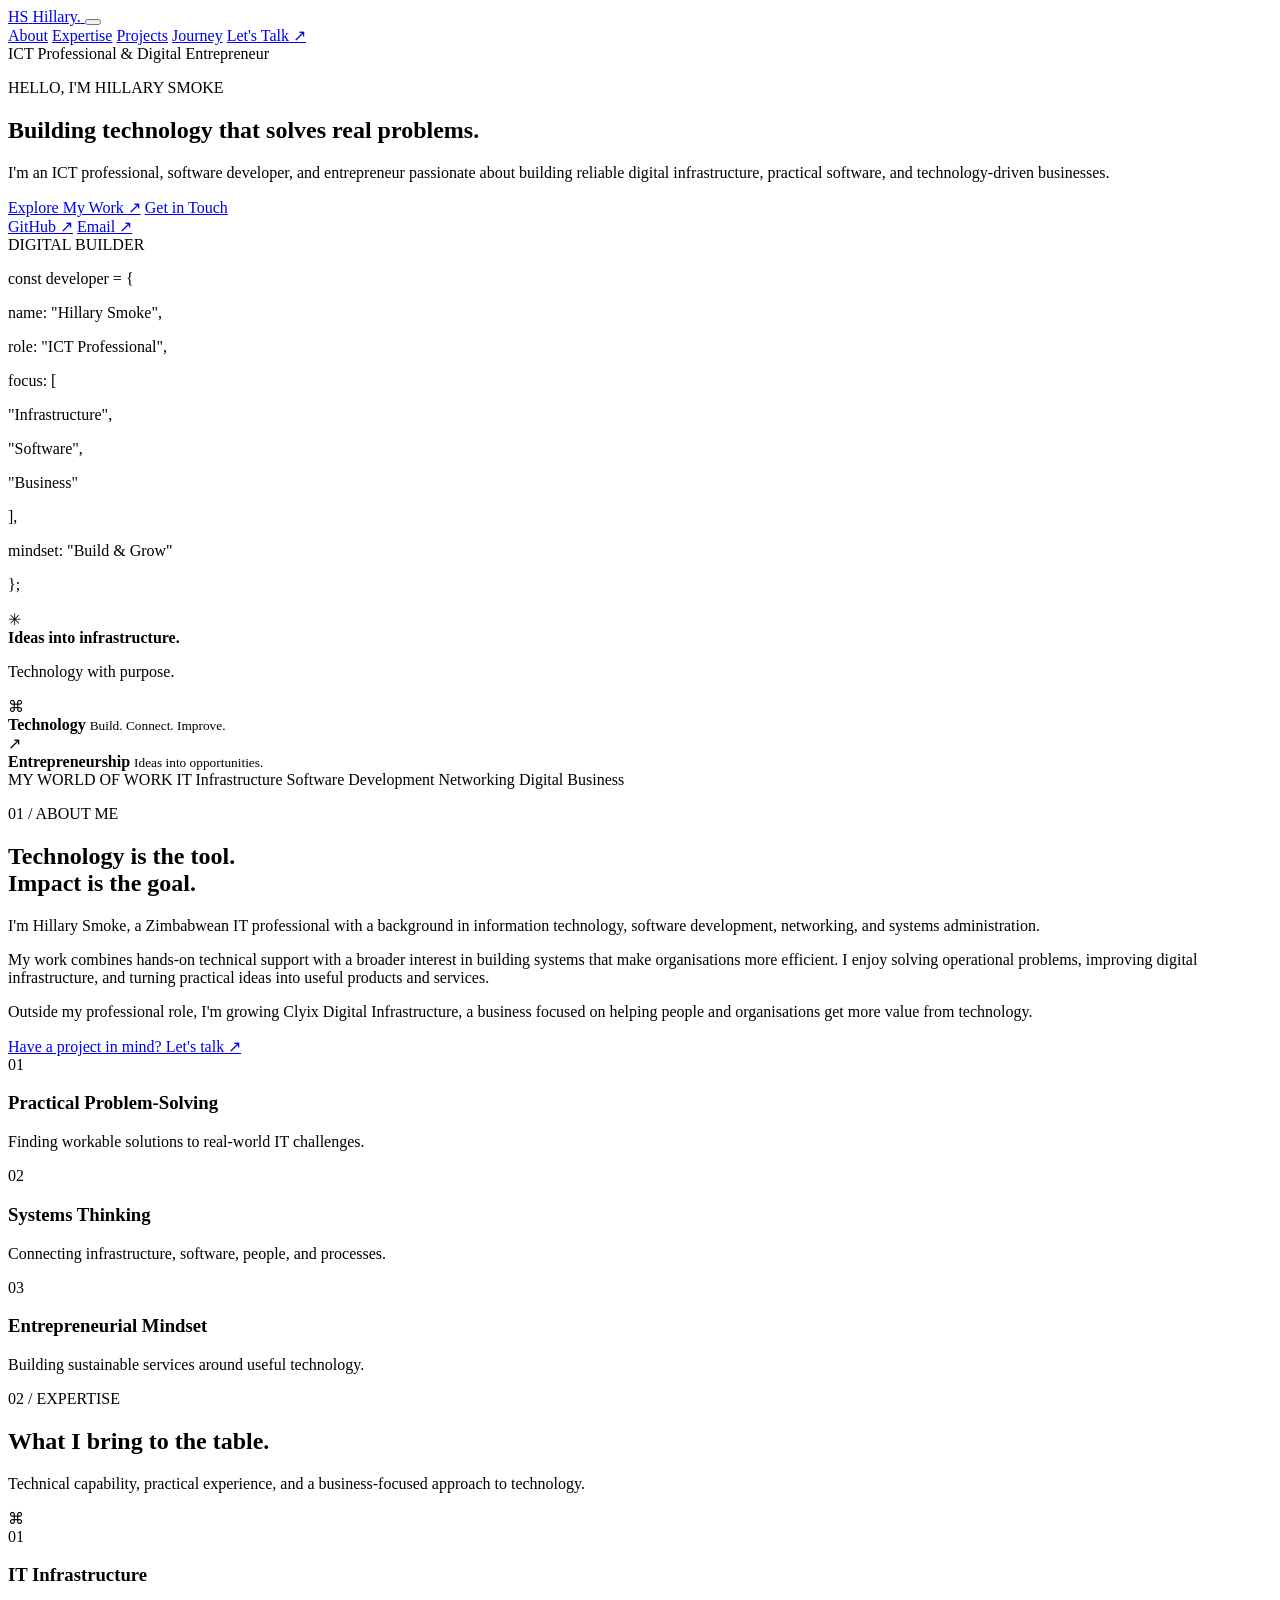
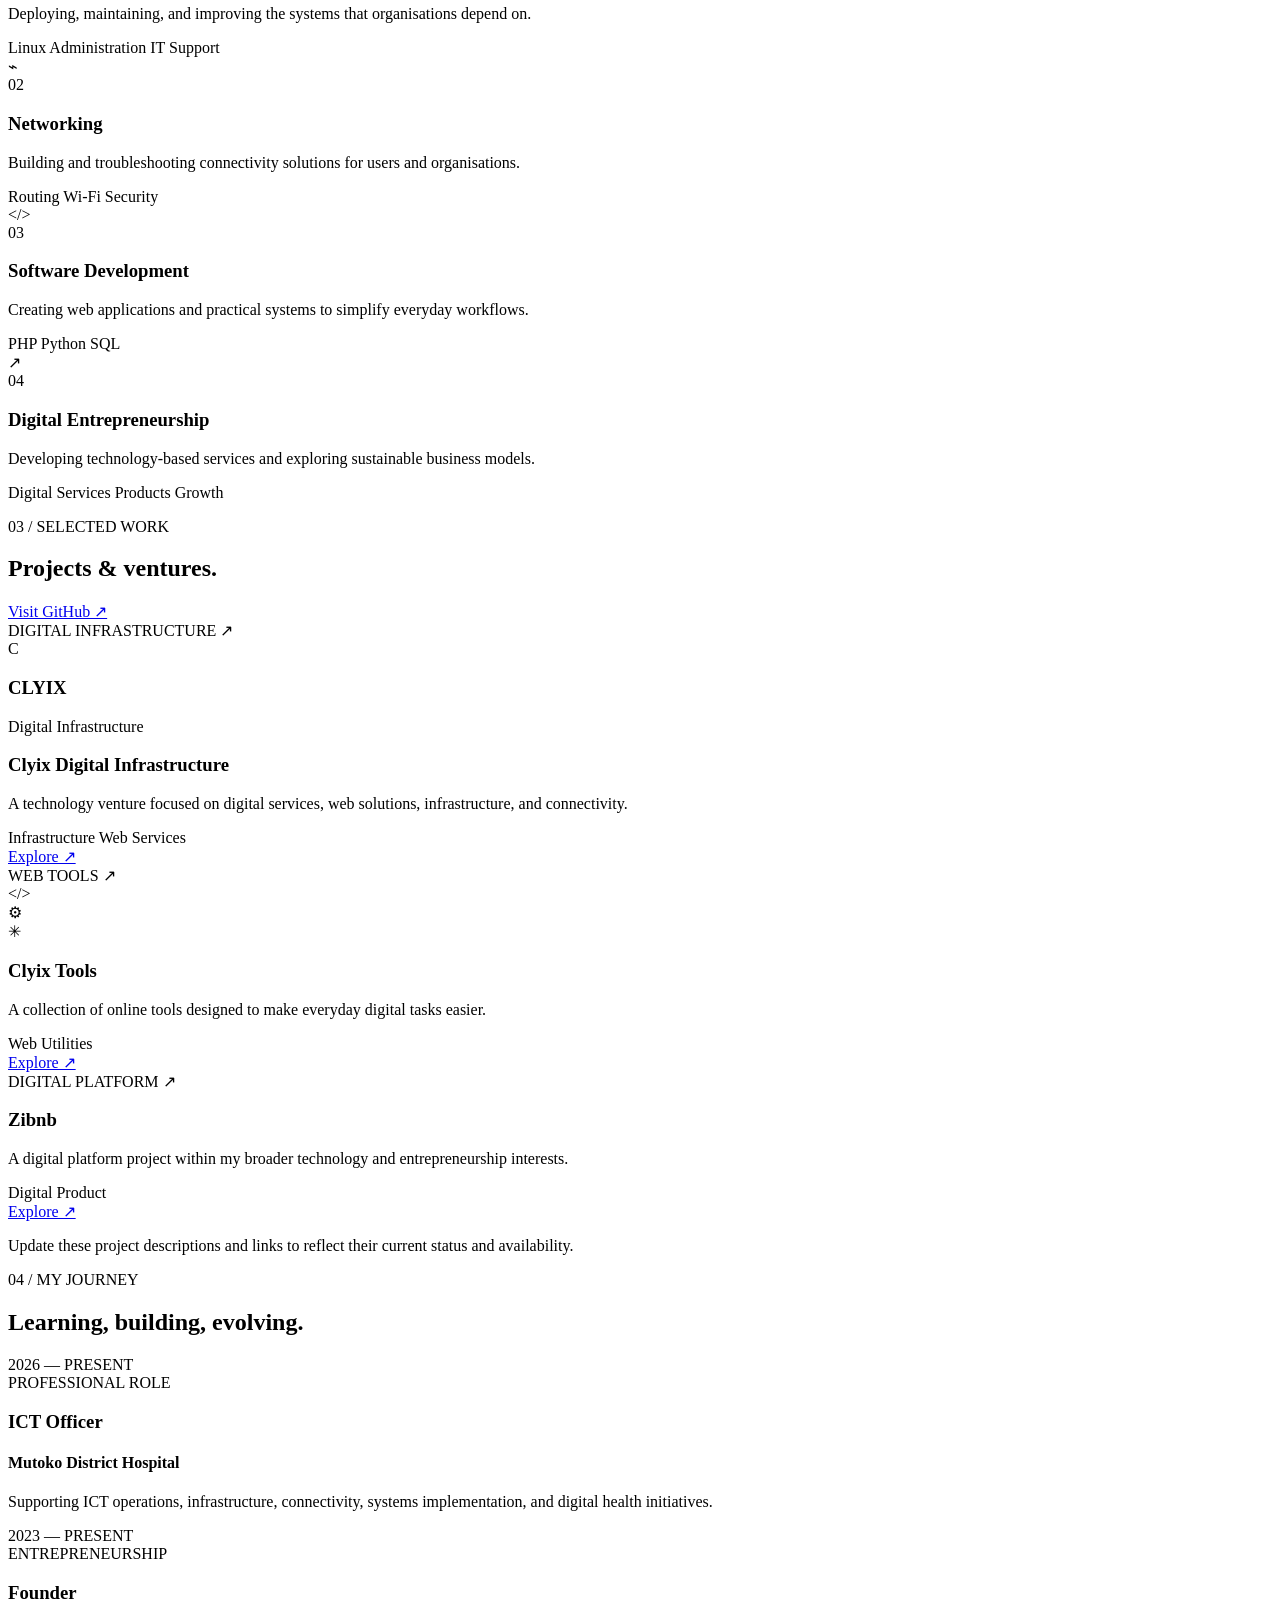
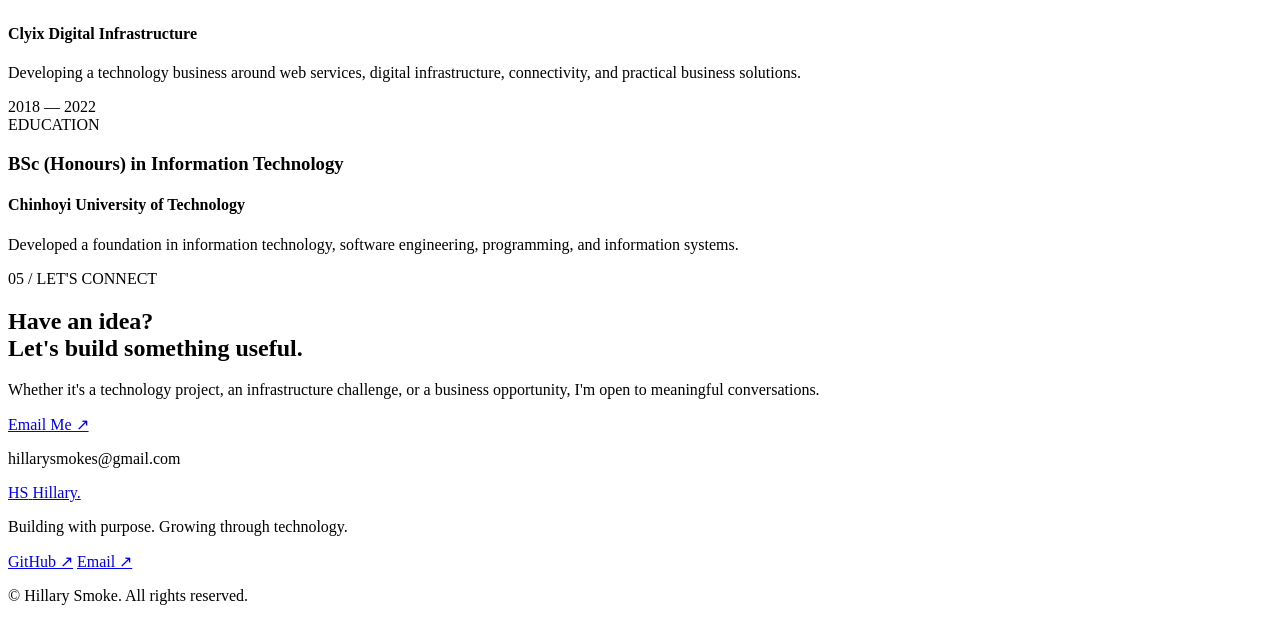
==== commit 9c48aeb9: "Polish the portfolio layout and improve the responsive navigation and visual styling of the homepage" ====
--- a/index.html
+++ b/index.html
@@ -1,583 +1,453 @@
-<!DOCTYPE html>
-<html lang="en">
-<head>
-    <meta charset="UTF-8">
-    <meta name="viewport" content="width=device-width, initial-scale=1.0">
-    <meta name="theme-color" content="#0b1120">
-
-    <meta name="author" content="Hillary Smoke">
-    <meta name="description" content="Hillary Smoke is a Zimbabwean ICT professional, software developer, and founder of Clyix Digital Infrastructure.">
-
-    <title>Hillary Smoke | ICT Professional & Entrepreneur</title>
-
-    <link rel="stylesheet" href="style.css">
-</head>
-
-<body>
-
-<header class="header">
-    <div class="container navbar">
-
-        <a href="#home" class="logo">
-            <span class="logo-icon">HS</span>
-            <span>Hillary<span class="accent">.</span></span>
-        </a>
-
-        <input type="checkbox" id="menu-toggle" class="menu-checkbox">
-
-        <label for="menu-toggle" class="menu-button" aria-label="Toggle navigation">
-            <span></span>
-            <span></span>
-            <span></span>
-        </label>
-
-        <nav class="nav-links">
-            <a href="#about">About</a>
-            <a href="#expertise">Expertise</a>
-            <a href="#projects">Projects</a>
-            <a href="#journey">Journey</a>
-            <a href="#contact" class="nav-cta">Let's Talk <span>↗</span></a>
-        </nav>
-
-    </div>
-</header>
-
-<main>
-
-    <!-- HERO -->
-    <section class="hero container" id="home">
-
-        <div class="hero-content">
-
-            <div class="status">
-                <span class="status-dot"></span>
-                ICT Professional & Digital Entrepreneur
-            </div>
-
-            <p class="eyebrow">HELLO, I'M HILLARY SMOKE</p>
-
-            <h1>
-                Building technology
-                that <span class="gradient-text">solves real problems.</span>
-            </h1>
-
-            <p class="hero-description">
-                I'm an ICT professional, software developer, and entrepreneur
-                passionate about building reliable digital infrastructure,
-                practical software, and technology-driven businesses.
-            </p>
-
-            <div class="hero-buttons">
-                <a href="#projects" class="button button-primary">
-                    Explore My Work <span>↗</span>
-                </a>
-
-                <a href="#contact" class="button button-outline">
-                    Get in Touch
-                </a>
-            </div>
-
-            <div class="social-links">
-                <a href="https://github.com/hillarysmokes"
-                   target="_blank" rel="noopener noreferrer">GitHub ↗</a>
-
-                <span class="separator"></span>
-
-                <a href="mailto:hillarysmokes@gmail.com">Email ↗</a>
-            </div>
-
-        </div>
-
-        <div class="hero-visual">
-
-            <div class="code-card">
-
-                <div class="code-header">
-                    <div class="window-dots">
-                        <span></span>
-                        <span></span>
-                        <span></span>
-                    </div>
-
-                    <span class="code-label">DIGITAL BUILDER</span>
-                </div>
-
-                <div class="code-body">
-                    <p><span class="purple">const</span> developer = {</p>
-                    <p class="indent">name: <span class="green">"Hillary Smoke"</span>,</p>
-                    <p class="indent">role: <span class="green">"ICT Professional"</span>,</p>
-                    <p class="indent">focus: [</p>
-                    <p class="indent-2"><span class="green">"Infrastructure"</span>,</p>
-                    <p class="indent-2"><span class="green">"Software"</span>,</p>
-                    <p class="indent-2"><span class="green">"Business"</span></p>
-                    <p class="indent">],</p>
-                    <p class="indent">mindset: <span class="green">"Build & Grow"</span></p>
-                    <p>};</p>
-                </div>
-
-                <div class="code-footer">
-                    <span class="footer-symbol">✳</span>
-
-                    <div>
-                        <strong>Ideas into infrastructure.</strong>
-                        <p>Technology with purpose.</p>
-                    </div>
-                </div>
-
-            </div>
-
-            <div class="floating-card floating-top">
-                <span class="floating-icon">⌘</span>
-                <div>
-                    <strong>Technology</strong>
-                    <small>Build. Connect. Improve.</small>
-                </div>
-            </div>
-
-            <div class="floating-card floating-bottom">
-                <span class="floating-icon green-icon">↗</span>
-                <div>
-                    <strong>Entrepreneurship</strong>
-                    <small>Ideas into opportunities.</small>
-                </div>
-            </div>
-
-        </div>
-
-    </section>
-
-    <!-- AREAS OF WORK -->
-    <section class="focus-strip">
-        <div class="container focus-content">
-            <span class="focus-label">MY WORLD OF WORK</span>
-            <span>IT Infrastructure</span>
-            <span>Software Development</span>
-            <span>Networking</span>
-            <span>Digital Business</span>
-        </div>
-    </section>
-
-    <!-- ABOUT -->
-    <section class="section container" id="about">
-
-        <div class="section-heading">
-            <p class="eyebrow">01 / ABOUT ME</p>
-            <h2>
-                Technology is the tool.<br>
-                <span class="muted">Impact is the goal.</span>
-            </h2>
-        </div>
-
-        <div class="about-grid">
-
-            <div class="about-copy">
-
-                <p>
-                    I'm Hillary Smoke, a Zimbabwean IT professional with a
-                    background in information technology, software development,
-                    networking, and systems administration.
-                </p>
-
-                <p>
-                    My work combines hands-on technical support with a broader
-                    interest in building systems that make organisations more
-                    efficient. I enjoy solving operational problems, improving
-                    digital infrastructure, and turning practical ideas into
-                    useful products and services.
-                </p>
-
-                <p>
-                    Outside my professional role, I'm growing Clyix Digital
-                    Infrastructure, a business focused on helping people and
-                    organisations get more value from technology.
-                </p>
-
-                <a href="#contact" class="text-link">
-                    Have a project in mind? Let's talk ↗
-                </a>
-
-            </div>
-
-            <div class="about-details">
-
-                <article class="detail-card">
-                    <span class="detail-number">01</span>
-                    <div>
-                        <h3>Practical Problem-Solving</h3>
-                        <p>Finding workable solutions to real-world IT challenges.</p>
-                    </div>
-                </article>
-
-                <article class="detail-card">
-                    <span class="detail-number">02</span>
-                    <div>
-                        <h3>Systems Thinking</h3>
-                        <p>Connecting infrastructure, software, people, and processes.</p>
-                    </div>
-                </article>
-
-                <article class="detail-card">
-                    <span class="detail-number">03</span>
-                    <div>
-                        <h3>Entrepreneurial Mindset</h3>
-                        <p>Building sustainable services around useful technology.</p>
-                    </div>
-                </article>
-
-            </div>
-
-        </div>
-
-    </section>
-
-    <!-- EXPERTISE -->
-    <section class="section section-dark" id="expertise">
-
-        <div class="container">
-
-            <div class="section-heading">
-                <p class="eyebrow">02 / EXPERTISE</p>
-
-                <h2>
-                    What I <span class="gradient-text">bring to the table.</span>
-                </h2>
-
-                <p class="section-description">
-                    Technical capability, practical experience, and a
-                    business-focused approach to technology.
-                </p>
-            </div>
-
-            <div class="expertise-grid">
-
-                <article class="expertise-card">
-                    <div class="expertise-icon">⌘</div>
-                    <span class="card-number">01</span>
-                    <h3>IT Infrastructure</h3>
-                    <p>
-                        Deploying, maintaining, and improving the systems
-                        that organisations depend on.
-                    </p>
-                    <div class="tags">
-                        <span>Linux</span>
-                        <span>Administration</span>
-                        <span>IT Support</span>
-                    </div>
-                </article>
-
-                <article class="expertise-card">
-                    <div class="expertise-icon">⌁</div>
-                    <span class="card-number">02</span>
-                    <h3>Networking</h3>
-                    <p>
-                        Building and troubleshooting connectivity solutions
-                        for users and organisations.
-                    </p>
-                    <div class="tags">
-                        <span>Routing</span>
-                        <span>Wi-Fi</span>
-                        <span>Security</span>
-                    </div>
-                </article>
-
-                <article class="expertise-card">
-                    <div class="expertise-icon code-icon">&lt;/&gt;</div>
-                    <span class="card-number">03</span>
-                    <h3>Software Development</h3>
-                    <p>
-                        Creating web applications and practical systems
-                        to simplify everyday workflows.
-                    </p>
-                    <div class="tags">
-                        <span>PHP</span>
-                        <span>Python</span>
-                        <span>SQL</span>
-                    </div>
-                </article>
-
-                <article class="expertise-card">
-                    <div class="expertise-icon">↗</div>
-                    <span class="card-number">04</span>
-                    <h3>Digital Entrepreneurship</h3>
-                    <p>
-                        Developing technology-based services and exploring
-                        sustainable business models.
-                    </p>
-                    <div class="tags">
-                        <span>Digital Services</span>
-                        <span>Products</span>
-                        <span>Growth</span>
-                    </div>
-                </article>
-
-            </div>
-
-        </div>
-
-    </section>
-
-    <!-- PROJECTS -->
-    <section class="section container" id="projects">
-
-        <div class="section-heading heading-row">
-            <div>
-                <p class="eyebrow">03 / SELECTED WORK</p>
-                <h2>Projects & <span class="muted">ventures.</span></h2>
-            </div>
-
-            <a href="https://github.com/hillarysmokes"
-               target="_blank" rel="noopener noreferrer"
-               class="text-link">Visit GitHub ↗</a>
-        </div>
-
-        <div class="projects-grid">
-
-            <article class="project-card project-featured">
-
-                <div class="project-top">
-                    <span class="project-type">DIGITAL INFRASTRUCTURE</span>
-                    <span class="project-arrow">↗</span>
-                </div>
-
-                <div class="project-art clyix-art">
-                    <div class="art-orbit orbit-one"></div>
-                    <div class="art-orbit orbit-two"></div>
-
-                    <div class="brand-art">
-                        <span class="brand-mark">C</span>
-                        <h3>CLYIX</h3>
-                        <p>Digital Infrastructure</p>
-                    </div>
-                </div>
-
-                <div class="project-info">
-                    <h3>Clyix Digital Infrastructure</h3>
-
-                    <p>
-                        A technology venture focused on digital services,
-                        web solutions, infrastructure, and connectivity.
-                    </p>
-
-                    <div class="project-bottom">
-                        <div class="tags">
-                            <span>Infrastructure</span>
-                            <span>Web Services</span>
-                        </div>
-
-                        <a href="https://clyixwebdevs.co.zw"
-                           target="_blank" rel="noopener noreferrer">Explore ↗</a>
-                    </div>
-                </div>
-
-            </article>
-
-            <article class="project-card">
-
-                <div class="project-top">
-                    <span class="project-type">WEB TOOLS</span>
-                    <span class="project-arrow">↗</span>
-                </div>
-
-                <div class="project-art tools-art">
-                    <div class="tool-shape tool-one">&lt;/&gt;</div>
-                    <div class="tool-shape tool-two">⚙</div>
-                    <div class="tool-shape tool-three">✳</div>
-                </div>
-
-                <div class="project-info">
-                    <h3>Clyix Tools</h3>
-
-                    <p>
-                        A collection of online tools designed to make
-                        everyday digital tasks easier.
-                    </p>
-
-                    <div class="project-bottom">
-                        <div class="tags">
-                            <span>Web</span>
-                            <span>Utilities</span>
-                        </div>
-
-                        <a href="https://tools.clyixwebdevs.co.zw"
-                           target="_blank" rel="noopener noreferrer">Explore ↗</a>
-                    </div>
-                </div>
-
-            </article>
-
-            <article class="project-card">
-
-                <div class="project-top">
-                    <span class="project-type">DIGITAL PLATFORM</span>
-                    <span class="project-arrow">↗</span>
-                </div>
-
-                <div class="project-art zibnb-art">
-                    <div class="platform-window">
-                        <div class="platform-dots">
-                            <span></span><span></span><span></span>
-                        </div>
-                        <div class="platform-line"></div>
-                        <div class="platform-line short-line"></div>
-                        <div class="platform-blocks">
-                            <span></span><span></span><span></span>
-                        </div>
-                    </div>
-                </div>
-
-                <div class="project-info">
-                    <h3>Zibnb</h3>
-
-                    <p>
-                        A digital platform project within my broader
-                        technology and entrepreneurship interests.
-                    </p>
-
-                    <div class="project-bottom">
-                        <div class="tags">
-                            <span>Digital Product</span>
-                        </div>
-
-                        <a href="https://zibnb.clyixwebdevs.co.zw"
-                           target="_blank" rel="noopener noreferrer">Explore ↗</a>
-                    </div>
-                </div>
-
-            </article>
-
-        </div>
-
-        <p class="project-note">
-            Update these project descriptions and links to reflect their
-            current status and availability.
-        </p>
-
-    </section>
-
-    <!-- PROFESSIONAL JOURNEY -->
-    <section class="section section-dark" id="journey">
-
-        <div class="container">
-
-            <div class="section-heading">
-                <p class="eyebrow">04 / MY JOURNEY</p>
-                <h2>Learning, building, <span class="muted">evolving.</span></h2>
-            </div>
-
-            <div class="timeline">
-
-                <article class="timeline-item">
-                    <div class="timeline-date">2026 — PRESENT</div>
-
-                    <div class="timeline-content">
-                        <span class="timeline-label">PROFESSIONAL ROLE</span>
-                        <h3>ICT Officer</h3>
-                        <h4>Mutoko District Hospital</h4>
-
-                        <p>
-                            Supporting ICT operations, infrastructure,
-                            connectivity, systems implementation, and
-                            digital health initiatives.
-                        </p>
-                    </div>
-                </article>
-
-                <article class="timeline-item">
-                    <div class="timeline-date">2023 — PRESENT</div>
-
-                    <div class="timeline-content">
-                        <span class="timeline-label">ENTREPRENEURSHIP</span>
-                        <h3>Founder</h3>
-                        <h4>Clyix Digital Infrastructure</h4>
-
-                        <p>
-                            Developing a technology business around web
-                            services, digital infrastructure, connectivity,
-                            and practical business solutions.
-                        </p>
-                    </div>
-                </article>
-
-                <article class="timeline-item">
-                    <div class="timeline-date">2018 — 2022</div>
-
-                    <div class="timeline-content">
-                        <span class="timeline-label">EDUCATION</span>
-                        <h3>BSc (Honours) in Information Technology</h3>
-                        <h4>Chinhoyi University of Technology</h4>
-
-                        <p>
-                            Developed a foundation in information technology,
-                            software engineering, programming, and
-                            information systems.
-                        </p>
-                    </div>
-                </article>
-
-            </div>
-
-        </div>
-
-    </section>
-
-    <!-- CONTACT -->
-    <section class="contact-section container" id="contact">
-
-        <div class="contact-box">
-
-            <div class="contact-orbit"></div>
-
-            <p class="eyebrow">05 / LET'S CONNECT</p>
-
-            <h2>
-                Have an idea?<br>
-                <span class="gradient-text">Let's build something useful.</span>
-            </h2>
-
-            <p class="contact-description">
-                Whether it's a technology project, an infrastructure challenge,
-                or a business opportunity, I'm open to meaningful conversations.
-            </p>
-
-            <a href="mailto:hillarysmokes@gmail.com"
-               class="button button-primary">Email Me ↗</a>
-
-            <p class="contact-email">hillarysmokes@gmail.com</p>
-
-        </div>
-
-    </section>
-
-</main>
-
-<!-- FOOTER -->
-<footer class="footer">
-
-    <div class="container footer-content">
-
-        <a href="#home" class="logo">
-            <span class="logo-icon">HS</span>
-            <span>Hillary<span class="accent">.</span></span>
-        </a>
-
-        <p class="footer-tagline">
-            Building with purpose. Growing through technology.
-        </p>
-
-        <div class="footer-links">
-            <a href="https://github.com/hillarysmokes"
-               target="_blank" rel="noopener noreferrer">GitHub ↗</a>
-
-            <a href="mailto:hillarysmokes@gmail.com">Email ↗</a>
-        </div>
-
-        <p class="copyright">
-            &copy; 2026 Hillary Smoke. All rights reserved.
-        </p>
-
-    </div>
-
-</footer>
-
-</body>
-</html>
+<!DOCTYPE html>
+<html lang="en">
+<head>
+    <meta charset="UTF-8" />
+    <meta name="viewport" content="width=device-width, initial-scale=1.0" />
+    <meta name="theme-color" content="#0b1120" />
+    <meta name="author" content="Hillary Smoke" />
+    <meta name="description" content="Hillary Smoke is a Zimbabwean ICT professional, software developer, and entrepreneur building practical digital solutions." />
+    <title>Hillary Smoke | ICT Professional & Entrepreneur</title>
+    <link rel="stylesheet" href="style.css" />
+</head>
+<body>
+    <header class="site-header">
+        <div class="container nav-wrap">
+            <a href="#home" class="logo" aria-label="Hillary Smoke home">
+                <span class="logo-icon">HS</span>
+                <span>Hillary<span class="accent">.</span></span>
+            </a>
+
+            <button class="menu-toggle" type="button" aria-label="Toggle navigation" aria-expanded="false">
+                <span></span>
+                <span></span>
+                <span></span>
+            </button>
+
+            <nav class="nav-links" aria-label="Main navigation">
+                <a href="#about">About</a>
+                <a href="#expertise">Expertise</a>
+                <a href="#projects">Projects</a>
+                <a href="#journey">Journey</a>
+                <a href="#contact" class="nav-cta">Let's Talk <span>↗</span></a>
+            </nav>
+        </div>
+    </header>
+
+    <main>
+        <section class="hero container" id="home">
+            <div class="hero-copy">
+                <div class="status-pill">
+                    <span class="status-dot"></span>
+                    ICT Professional & Digital Entrepreneur
+                </div>
+
+                <p class="eyebrow">HELLO, I'M HILLARY SMOKE</p>
+
+                <h1>
+                    Building technology
+                    that <span class="gradient-text">solves real problems.</span>
+                </h1>
+
+                <p class="hero-description">
+                    I'm an ICT professional, software developer, and entrepreneur passionate about building reliable digital infrastructure,
+                    practical software, and technology-driven businesses.
+                </p>
+
+                <div class="hero-actions">
+                    <a href="#projects" class="button button-primary">Explore My Work <span>↗</span></a>
+                    <a href="#contact" class="button button-secondary">Get in Touch</a>
+                </div>
+
+                <div class="social-links">
+                    <a href="https://github.com/hillarysmokes" target="_blank" rel="noopener noreferrer">GitHub ↗</a>
+                    <span class="separator"></span>
+                    <a href="mailto:hillarysmokes@gmail.com">Email ↗</a>
+                </div>
+            </div>
+
+            <div class="hero-visual" aria-hidden="true">
+                <div class="code-card">
+                    <div class="code-header">
+                        <div class="window-dots">
+                            <span></span>
+                            <span></span>
+                            <span></span>
+                        </div>
+                        <span class="code-label">DIGITAL BUILDER</span>
+                    </div>
+
+                    <div class="code-body">
+                        <p><span class="purple">const</span> developer = {</p>
+                        <p class="indent">name: <span class="green">"Hillary Smoke"</span>,</p>
+                        <p class="indent">role: <span class="green">"ICT Professional"</span>,</p>
+                        <p class="indent">focus: [</p>
+                        <p class="indent indent-more"><span class="green">"Infrastructure"</span>,</p>
+                        <p class="indent indent-more"><span class="green">"Software"</span>,</p>
+                        <p class="indent indent-more"><span class="green">"Business"</span></p>
+                        <p class="indent">],</p>
+                        <p class="indent">mindset: <span class="green">"Build &amp; Grow"</span></p>
+                        <p>};</p>
+                    </div>
+
+                    <div class="code-footer">
+                        <span class="footer-symbol">✳</span>
+                        <div>
+                            <strong>Ideas into infrastructure.</strong>
+                            <p>Technology with purpose.</p>
+                        </div>
+                    </div>
+                </div>
+
+                <div class="floating-card floating-top">
+                    <span class="floating-icon">⌘</span>
+                    <div>
+                        <strong>Technology</strong>
+                        <small>Build. Connect. Improve.</small>
+                    </div>
+                </div>
+
+                <div class="floating-card floating-bottom">
+                    <span class="floating-icon green-icon">↗</span>
+                    <div>
+                        <strong>Entrepreneurship</strong>
+                        <small>Ideas into opportunities.</small>
+                    </div>
+                </div>
+            </div>
+        </section>
+
+        <section class="focus-strip">
+            <div class="container focus-content">
+                <span class="focus-label">MY WORLD OF WORK</span>
+                <span>IT Infrastructure</span>
+                <span>Software Development</span>
+                <span>Networking</span>
+                <span>Digital Business</span>
+            </div>
+        </section>
+
+        <section class="section container" id="about">
+            <div class="section-heading">
+                <p class="eyebrow">01 / ABOUT ME</p>
+                <h2>
+                    Technology is the tool.<br />
+                    <span class="muted">Impact is the goal.</span>
+                </h2>
+            </div>
+
+            <div class="about-grid">
+                <div class="about-copy">
+                    <p>
+                        I'm Hillary Smoke, a Zimbabwean IT professional with a background in information technology, software development,
+                        networking, and systems administration.
+                    </p>
+
+                    <p>
+                        My work combines hands-on technical support with a broader interest in building systems that make organisations more
+                        efficient. I enjoy solving operational problems, improving digital infrastructure, and turning practical ideas into
+                        useful products and services.
+                    </p>
+
+                    <p>
+                        Outside my professional role, I'm growing Clyix Digital Infrastructure, a business focused on helping people and
+                        organisations get more value from technology.
+                    </p>
+
+                    <a href="#contact" class="text-link">Have a project in mind? Let's talk ↗</a>
+                </div>
+
+                <div class="about-details">
+                    <article class="detail-card">
+                        <span class="detail-number">01</span>
+                        <div>
+                            <h3>Practical Problem-Solving</h3>
+                            <p>Finding workable solutions to real-world IT challenges.</p>
+                        </div>
+                    </article>
+
+                    <article class="detail-card">
+                        <span class="detail-number">02</span>
+                        <div>
+                            <h3>Systems Thinking</h3>
+                            <p>Connecting infrastructure, software, people, and processes.</p>
+                        </div>
+                    </article>
+
+                    <article class="detail-card">
+                        <span class="detail-number">03</span>
+                        <div>
+                            <h3>Entrepreneurial Mindset</h3>
+                            <p>Building sustainable services around useful technology.</p>
+                        </div>
+                    </article>
+                </div>
+            </div>
+        </section>
+
+        <section class="section section-dark" id="expertise">
+            <div class="container">
+                <div class="section-heading">
+                    <p class="eyebrow">02 / EXPERTISE</p>
+                    <h2>
+                        What I <span class="gradient-text">bring to the table.</span>
+                    </h2>
+                    <p class="section-description">
+                        Technical capability, practical experience, and a business-focused approach to technology.
+                    </p>
+                </div>
+
+                <div class="expertise-grid">
+                    <article class="expertise-card">
+                        <div class="expertise-icon">⌘</div>
+                        <span class="card-number">01</span>
+                        <h3>IT Infrastructure</h3>
+                        <p>
+                            Deploying, maintaining, and improving the systems that organisations depend on.
+                        </p>
+                        <div class="tags">
+                            <span>Linux</span>
+                            <span>Administration</span>
+                            <span>IT Support</span>
+                        </div>
+                    </article>
+
+                    <article class="expertise-card">
+                        <div class="expertise-icon">⌁</div>
+                        <span class="card-number">02</span>
+                        <h3>Networking</h3>
+                        <p>
+                            Building and troubleshooting connectivity solutions for users and organisations.
+                        </p>
+                        <div class="tags">
+                            <span>Routing</span>
+                            <span>Wi-Fi</span>
+                            <span>Security</span>
+                        </div>
+                    </article>
+
+                    <article class="expertise-card">
+                        <div class="expertise-icon code-icon">&lt;/&gt;</div>
+                        <span class="card-number">03</span>
+                        <h3>Software Development</h3>
+                        <p>
+                            Creating web applications and practical systems to simplify everyday workflows.
+                        </p>
+                        <div class="tags">
+                            <span>PHP</span>
+                            <span>Python</span>
+                            <span>SQL</span>
+                        </div>
+                    </article>
+
+                    <article class="expertise-card">
+                        <div class="expertise-icon">↗</div>
+                        <span class="card-number">04</span>
+                        <h3>Digital Entrepreneurship</h3>
+                        <p>
+                            Developing technology-based services and exploring sustainable business models.
+                        </p>
+                        <div class="tags">
+                            <span>Digital Services</span>
+                            <span>Products</span>
+                            <span>Growth</span>
+                        </div>
+                    </article>
+                </div>
+            </div>
+        </section>
+
+        <section class="section container" id="projects">
+            <div class="section-heading heading-row">
+                <div>
+                    <p class="eyebrow">03 / SELECTED WORK</p>
+                    <h2>Projects & <span class="muted">ventures.</span></h2>
+                </div>
+
+                <a href="https://github.com/hillarysmokes" target="_blank" rel="noopener noreferrer" class="text-link">Visit GitHub ↗</a>
+            </div>
+
+            <div class="projects-grid">
+                <article class="project-card project-featured">
+                    <div class="project-top">
+                        <span class="project-type">DIGITAL INFRASTRUCTURE</span>
+                        <span class="project-arrow">↗</span>
+                    </div>
+
+                    <div class="project-art clyix-art">
+                        <div class="art-orbit orbit-one"></div>
+                        <div class="art-orbit orbit-two"></div>
+
+                        <div class="brand-art">
+                            <span class="brand-mark">C</span>
+                            <h3>CLYIX</h3>
+                            <p>Digital Infrastructure</p>
+                        </div>
+                    </div>
+
+                    <div class="project-info">
+                        <h3>Clyix Digital Infrastructure</h3>
+                        <p>
+                            A technology venture focused on digital services, web solutions, infrastructure, and connectivity.
+                        </p>
+
+                        <div class="project-bottom">
+                            <div class="tags">
+                                <span>Infrastructure</span>
+                                <span>Web Services</span>
+                            </div>
+                            <a href="https://clyixwebdevs.co.zw" target="_blank" rel="noopener noreferrer">Explore ↗</a>
+                        </div>
+                    </div>
+                </article>
+
+                <article class="project-card">
+                    <div class="project-top">
+                        <span class="project-type">WEB TOOLS</span>
+                        <span class="project-arrow">↗</span>
+                    </div>
+
+                    <div class="project-art tools-art">
+                        <div class="tool-shape tool-one">&lt;/&gt;</div>
+                        <div class="tool-shape tool-two">⚙</div>
+                        <div class="tool-shape tool-three">✳</div>
+                    </div>
+
+                    <div class="project-info">
+                        <h3>Clyix Tools</h3>
+                        <p>
+                            A collection of online tools designed to make everyday digital tasks easier.
+                        </p>
+
+                        <div class="project-bottom">
+                            <div class="tags">
+                                <span>Web</span>
+                                <span>Utilities</span>
+                            </div>
+                            <a href="https://tools.clyixwebdevs.co.zw" target="_blank" rel="noopener noreferrer">Explore ↗</a>
+                        </div>
+                    </div>
+                </article>
+
+                <article class="project-card">
+                    <div class="project-top">
+                        <span class="project-type">DIGITAL PLATFORM</span>
+                        <span class="project-arrow">↗</span>
+                    </div>
+
+                    <div class="project-art zibnb-art">
+                        <div class="platform-window">
+                            <div class="platform-dots">
+                                <span></span><span></span><span></span>
+                            </div>
+                            <div class="platform-line"></div>
+                            <div class="platform-line short-line"></div>
+                            <div class="platform-blocks">
+                                <span></span><span></span><span></span>
+                            </div>
+                        </div>
+                    </div>
+
+                    <div class="project-info">
+                        <h3>Zibnb</h3>
+                        <p>
+                            A digital platform project within my broader technology and entrepreneurship interests.
+                        </p>
+
+                        <div class="project-bottom">
+                            <div class="tags">
+                                <span>Digital Product</span>
+                            </div>
+                            <a href="https://zibnb.clyixwebdevs.co.zw" target="_blank" rel="noopener noreferrer">Explore ↗</a>
+                        </div>
+                    </div>
+                </article>
+            </div>
+
+            <p class="project-note">Update these project descriptions and links to reflect their current status and availability.</p>
+        </section>
+
+        <section class="section section-dark" id="journey">
+            <div class="container">
+                <div class="section-heading">
+                    <p class="eyebrow">04 / MY JOURNEY</p>
+                    <h2>Learning, building, <span class="muted">evolving.</span></h2>
+                </div>
+
+                <div class="timeline">
+                    <article class="timeline-item">
+                        <div class="timeline-date">2026 — PRESENT</div>
+                        <div class="timeline-content">
+                            <span class="timeline-label">PROFESSIONAL ROLE</span>
+                            <h3>ICT Officer</h3>
+                            <h4>Mutoko District Hospital</h4>
+                            <p>
+                                Supporting ICT operations, infrastructure, connectivity, systems implementation, and digital health initiatives.
+                            </p>
+                        </div>
+                    </article>
+
+                    <article class="timeline-item">
+                        <div class="timeline-date">2023 — PRESENT</div>
+                        <div class="timeline-content">
+                            <span class="timeline-label">ENTREPRENEURSHIP</span>
+                            <h3>Founder</h3>
+                            <h4>Clyix Digital Infrastructure</h4>
+                            <p>
+                                Developing a technology business around web services, digital infrastructure, connectivity, and practical business solutions.
+                            </p>
+                        </div>
+                    </article>
+
+                    <article class="timeline-item">
+                        <div class="timeline-date">2018 — 2022</div>
+                        <div class="timeline-content">
+                            <span class="timeline-label">EDUCATION</span>
+                            <h3>BSc (Honours) in Information Technology</h3>
+                            <h4>Chinhoyi University of Technology</h4>
+                            <p>
+                                Developed a foundation in information technology, software engineering, programming, and information systems.
+                            </p>
+                        </div>
+                    </article>
+                </div>
+            </div>
+        </section>
+
+        <section class="contact-section container" id="contact">
+            <div class="contact-box">
+                <div class="contact-orbit"></div>
+                <p class="eyebrow">05 / LET'S CONNECT</p>
+                <h2>
+                    Have an idea?<br />
+                    <span class="gradient-text">Let's build something useful.</span>
+                </h2>
+                <p class="contact-description">
+                    Whether it's a technology project, an infrastructure challenge, or a business opportunity, I'm open to meaningful conversations.
+                </p>
+                <a href="mailto:hillarysmokes@gmail.com" class="button button-primary">Email Me ↗</a>
+                <p class="contact-email">hillarysmokes@gmail.com</p>
+            </div>
+        </section>
+    </main>
+
+    <footer class="site-footer">
+        <div class="container footer-content">
+            <a href="#home" class="logo">
+                <span class="logo-icon">HS</span>
+                <span>Hillary<span class="accent">.</span></span>
+            </a>
+
+            <p class="footer-tagline">Building with purpose. Growing through technology.</p>
+
+            <div class="footer-links">
+                <a href="https://github.com/hillarysmokes" target="_blank" rel="noopener noreferrer">GitHub ↗</a>
+                <a href="mailto:hillarysmokes@gmail.com">Email ↗</a>
+            </div>
+
+            <p class="copyright">&copy; <span id="current-year"></span> Hillary Smoke. All rights reserved.</p>
+        </div>
+    </footer>
+
+    <script src="script.js"></script>
+</body>
+</html>
--- a/style.css
+++ b/style.css
@@ -1,1371 +1,44 @@
-```css
-:root {
-    --bg: #0b1120;
-    --bg-soft: #101a2d;
-    --card: rgba(17, 28, 47, 0.78);
-    --border: rgba(148, 163, 184, 0.15);
-    --text: #f1f5f9;
-    --muted: #94a3b8;
-    --accent: #68f0c0;
-    --blue: #68b5ff;
-    --purple: #a78bfa;
-    --font-body: "DM Sans", sans-serif;
-    --font-heading: "Space Grotesk", sans-serif;
-    --container: 1120px;
-}
-
-* {
-    box-sizing: border-box;
-    margin: 0;
-    padding: 0;
-}
-
-html {
-    scroll-behavior: smooth;
-    scroll-padding-top: 90px;
-}
-
-body {
-    position: relative;
-    min-height: 100vh;
-    overflow-x: hidden;
-    background: var(--bg);
-    color: var(--text);
-    font-family: var(--font-body);
-    font-size: 15px;
-    line-height: 1.7;
-}
-
-a {
-    color: inherit;
-    text-decoration: none;
-}
-
-button {
-    font: inherit;
-}
-
-button,
-a {
-    -webkit-tap-highlight-color: transparent;
-}
-
-button:focus-visible,
-a:focus-visible {
-    outline: 2px solid var(--accent);
-    outline-offset: 5px;
-}
-
-.container {
-    width: min(var(--container), calc(100% - 48px));
-    margin-inline: auto;
-}
-
-.background-glow {
-    position: absolute;
-    z-index: -1;
-    width: 420px;
-    height: 420px;
-    border-radius: 50%;
-    filter: blur(130px);
-    opacity: 0.12;
-    pointer-events: none;
-}
-
-.glow-one {
-    top: 120px;
-    right: -170px;
-    background: #258bff;
-}
-
-.glow-two {
-    top: 800px;
-    left: -250px;
-    background: #00dfa2;
-}
-
-.accent {
-    color: var(--accent);
-}
-
-.gradient-text {
-    color: var(--accent);
-    background: linear-gradient(110deg, var(--accent), var(--blue));
-    -webkit-background-clip: text;
-    background-clip: text;
-    -webkit-text-fill-color: transparent;
-}
-
-.muted-heading {
-    color: var(--muted);
-}
-
-.site-header {
-    position: sticky;
-    top: 0;
-    z-index: 100;
-    border-bottom: 1px solid rgba(148, 163, 184, 0.08);
-    background: rgba(11, 17, 32, 0.86);
-    backdrop-filter: blur(18px);
-}
-
-.navbar {
-    display: flex;
-    min-height: 78px;
-    align-items: center;
-    justify-content: space-between;
-}
-
-.logo {
-    display: inline-flex;
-    align-items: center;
-    gap: 10px;
-    font-family: var(--font-heading);
-    font-size: 20px;
-    font-weight: 700;
-    letter-spacing: -0.8px;
-}
-
-.logo-mark {
-    display: grid;
-    width: 36px;
-    height: 36px;
-    place-items: center;
-    border: 1px solid rgba(104, 240, 192, 0.3);
-    border-radius: 10px;
-    background: rgba(104, 240, 192, 0.09);
-    color: var(--accent);
-    font-size: 13px;
-    letter-spacing: -0.5px;
-}
-
-.nav-links {
-    display: flex;
-    align-items: center;
-    gap: 32px;
-}
-
-.nav-links > a {
-    color: var(--muted);
-    font-size: 13px;
-    transition: color 0.2s ease;
-}
-
-.nav-links > a:hover,
-.footer-links a:hover {
-    color: var(--accent);
-}
-
-.nav-links .nav-contact {
-    padding: 10px 16px;
-    border: 1px solid var(--border);
-    border-radius: 8px;
-    color: var(--text);
-}
-
-.nav-contact span {
-    margin-left: 7px;
-    color: var(--accent);
-}
-
-.menu-toggle {
-    display: none;
-    width: 42px;
-    height: 42px;
-    padding: 10px;
-    border: 1px solid var(--border);
-    border-radius: 9px;
-    background: transparent;
-    cursor: pointer;
-}
-
-.menu-toggle span {
-    display: block;
-    height: 2px;
-    margin: 4px 0;
-    border-radius: 3px;
-    background: var(--text);
-}
-
-.hero {
-    display: grid;
-    min-height: 650px;
-    grid-template-columns: 1.08fr 0.92fr;
-    align-items: center;
-    gap: 60px;
-    padding-top: 70px;
-    padding-bottom: 90px;
-}
-
-.hero-content {
-    position: relative;
-    z-index: 2;
-}
-
-.availability {
-    display: inline-flex;
-    align-items: center;
-    gap: 9px;
-    margin-bottom: 34px;
-    padding: 8px 12px;
-    border: 1px solid var(--border);
-    border-radius: 50px;
-    background: rgba(255, 255, 255, 0.025);
-    color: #cbd5e1;
-    font-size: 11px;
-}
-
-.status-dot {
-    width: 7px;
-    height: 7px;
-    border-radius: 50%;
-    background: var(--accent);
-    box-shadow: 0 0 12px rgba(104, 240, 192, 0.6);
-}
-
-.eyebrow {
-    margin-bottom: 15px;
-    color: var(--accent);
-    font-family: var(--font-heading);
-    font-size: 11px;
-    font-weight: 600;
-    letter-spacing: 2px;
-}
-
-h1,
-h2,
-h3,
-h4 {
-    font-family: var(--font-heading);
-    line-height: 1.2;
-}
-
-h1 {
-    max-width: 650px;
-    font-size: clamp(38px, 5vw, 61px);
-    font-weight: 600;
-    letter-spacing: -2.8px;
-}
-
-.hero-description {
-    max-width: 540px;
-    margin-top: 25px;
-    color: var(--muted);
-    font-size: 15px;
-    line-height: 1.9;
-}
-
-.hero-actions {
-    display: flex;
-    flex-wrap: wrap;
-    gap: 13px;
-    margin-top: 30px;
-}
-
-.button {
-    display: inline-flex;
-    min-height: 47px;
-    align-items: center;
-    justify-content: center;
-    gap: 14px;
-    padding: 12px 19px;
-    border: 1px solid transparent;
-    border-radius: 8px;
-    font-size: 13px;
-    font-weight: 600;
-    transition: transform 0.2s ease, background 0.2s ease;
-}
-
-.button:hover {
-    transform: translateY(-2px);
-}
-
-.button-primary {
-    background: var(--accent);
-    color: #07151a;
-}
-
-.button-primary:hover {
-    background: #8af8d0;
-}
-
-.button-secondary {
-    border-color: var(--border);
-    color: var(--text);
-}
-
-.button-secondary:hover {
-    background: rgba(255, 255, 255, 0.05);
-}
-
-.hero-socials {
-    display: flex;
-    align-items: center;
-    gap: 17px;
-    margin-top: 35px;
-    color: var(--muted);
-    font-size: 12px;
-}
-
-.hero-socials a:hover {
-    color: var(--accent);
-}
-
-.social-divider {
-    width: 4px;
-    height: 4px;
-    border-radius: 50%;
-    background: #475569;
-}
-
-.hero-visual {
-    position: relative;
-    display: grid;
-    min-height: 420px;
-    place-items: center;
-}
-
-.visual-card {
-    position: relative;
-    z-index: 2;
-    width: min(100%, 430px);
-    overflow: hidden;
-    border: 1px solid rgba(148, 163, 184, 0.22);
-    border-radius: 17px;
-    background: linear-gradient(145deg, #142137, #0d1627);
-    box-shadow: 0 30px 90px rgba(0, 0, 0, 0.28);
-}
-
-.visual-top {
-    display: flex;
-    height: 49px;
-    align-items: center;
-    justify-content: space-between;
-    padding: 0 20px;
-    border-bottom: 1px solid var(--border);
-}
-
-.window-dots {
-    display: flex;
-    gap: 6px;
-}
-
-.window-dots span {
-    width: 7px;
-    height: 7px;
-    border-radius: 50%;
-    background: #475569;
-}
-
-.window-dots span:first-child {
-    background: #fb7185;
-}
-
-.window-dots span:nth-child(2) {
-    background: #fbbf24;
-}
-
-.window-dots span:nth-child(3) {
-    background: var(--accent);
-}
-
-.visual-label {
-    color: #64748b;
-    font-size: 9px;
-    letter-spacing: 1.5px;
-}
-
-.code-window {
-    padding: 30px 27px 34px;
-    color: #d5e1f0;
-    font-family: monospace;
-    font-size: 12px;
-    line-height: 2.25;
-}
-
-.code-window p {
-    white-space: nowrap;
-}
-
-.indent {
-    padding-left: 22px;
-}
-
-.indent-2 {
-    padding-left: 44px;
-}
-
-.code-purple {
-    color: #c4a7ff;
-}
-
-.code-green {
-    color: var(--accent);
-}
-
-.visual-footer {
-    display: flex;
-    align-items: center;
-    gap: 12px;
-    padding: 17px 21px;
-    border-top: 1px solid var(--border);
-    background: rgba(255, 255, 255, 0.025);
-}
-
-.footer-icon {
-    display: grid;
-    width: 36px;
-    height: 36px;
-    place-items: center;
-    border-radius: 9px;
-    background: rgba(104, 240, 192, 0.1);
-    color: var(--accent);
-    font-size: 19px;
-}
-
-.visual-footer strong {
-    font-size: 11px;
-}
-
-.visual-footer p {
-    margin-top: 3px;
-    color: var(--muted);
-    font-size: 10px;
-}
-
-.footer-arrow {
-    margin-left: auto;
-    color: var(--accent);
-}
-
-.floating-card {
-    position: absolute;
-    z-index: 3;
-    display: flex;
-    align-items: center;
-    gap: 11px;
-    padding: 13px 15px;
-    border: 1px solid rgba(148, 163, 184, 0.2);
-    border-radius: 11px;
-    background: #142137;
-    box-shadow: 0 15px 40px rgba(0, 0, 0, 0.22);
-}
-
-.floating-card-top {
-    top: 23px;
-    right: -15px;
-}
-
-.floating-card-bottom {
-    bottom: 23px;
-    left: -18px;
-}
-
-.floating-icon {
-    display: grid;
-    width: 33px;
-    height: 33px;
-    place-items: center;
-    border-radius: 8px;
-    background: rgba(104, 181, 255, 0.12);
-    color: var(--blue);
-    font-size: 17px;
-}
-
-.green-icon {
-    background: rgba(104, 240, 192, 0.1);
-    color: var(--accent);
-}
-
-.floating-card strong,
-.floating-card small {
-    display: block;
-}
-
-.floating-card strong {
-    font-size: 10px;
-}
-
-.floating-card small {
-    margin-top: 3px;
-    color: var(--muted);
-    font-size: 9px;
-}
-
-.orbit {
-    position: absolute;
-    border: 1px solid rgba(104, 181, 255, 0.11);
-    border-radius: 50%;
-}
-
-.orbit-one {
-    width: 450px;
-    height: 450px;
-}
-
-.orbit-two {
-    width: 530px;
-    height: 530px;
-    border-color: rgba(104, 240, 192, 0.06);
-}
-
-.trust-strip {
-    border-top: 1px solid var(--border);
-    border-bottom: 1px solid var(--border);
-    background: rgba(255, 255, 255, 0.015);
-}
-
-.trust-content {
-    display: flex;
-    min-height: 83px;
-    flex-wrap: wrap;
-    align-items: center;
-    justify-content: space-between;
-    gap: 18px;
-}
-
-.trust-content > span {
-    color: #64748b;
-    font-size: 10px;
-    font-weight: 600;
-    letter-spacing: 1.5px;
-}
-
-.trust-content > div {
-    color: #cbd5e1;
-    font-size: 12px;
-}
-
-.section {
-    padding-top: 115px;
-    padding-bottom: 115px;
-}
-
-.section-heading {
-    margin-bottom: 45px;
-}
-
-.section-heading h2,
-.contact-box h2 {
-    font-size: clamp(30px, 4vw, 43px);
-    font-weight: 600;
-    letter-spacing: -1.6px;
-}
-
-.about-grid {
-    display: grid;
-    grid-template-columns: 1fr 0.9fr;
-    gap: 85px;
-}
-
-.about-copy p {
-    margin-bottom: 19px;
-    color: var(--muted);
-    font-size: 14px;
-    line-height: 1.95;
-}
-
-.text-link {
-    display: inline-flex;
-    align-items: center;
-    gap: 10px;
-    margin-top: 10px;
-    color: var(--accent);
-    font-size: 12px;
-    font-weight: 600;
-}
-
-.text-link span {
-    transition: transform 0.2s ease;
-}
-
-.text-link:hover span {
-    transform: translate(3px, -3px);
-}
-
-.about-details {
-    display: grid;
-    gap: 13px;
-}
-
-.detail-card {
-    display: flex;
-    gap: 18px;
-    padding: 22px;
-    border: 1px solid var(--border);
-    border-radius: 11px;
-    background: rgba(255, 255, 255, 0.018);
-}
-
-.detail-number {
-    color: var(--accent);
-    font-family: var(--font-heading);
-    font-size: 12px;
-}
-
-.detail-card h3 {
-    margin-bottom: 7px;
-    font-size: 14px;
-}
-
-.detail-card p {
-    color: var(--muted);
-    font-size: 12px;
-    line-height: 1.7;
-}
-
-.section-panel {
-    border-top: 1px solid rgba(148, 163, 184, 0.07);
-    border-bottom: 1px solid rgba(148, 163, 184, 0.07);
-    background: rgba(255, 255, 255, 0.018);
-}
-
-.section-intro {
-    max-width: 580px;
-    margin-top: 15px;
-    color: var(--muted);
-    font-size: 13px;
-}
-
-.expertise-grid {
-    display: grid;
-    grid-template-columns: repeat(4, minmax(0, 1fr));
-    gap: 16px;
-}
-
-.expertise-card {
-    position: relative;
-    min-height: 270px;
-    padding: 23px 20px;
-    border: 1px solid var(--border);
-    border-radius: 12px;
-    background: rgba(12, 21, 37, 0.6);
-    transition: border-color 0.25s ease, transform 0.25s ease;
-}
-
-.expertise-card:hover,
-.project-card:hover {
-    transform: translateY(-4px);
-    border-color: rgba(104, 240, 192, 0.3);
-}
-
-.card-icon {
-    display: grid;
-    width: 43px;
-    height: 43px;
-    margin-bottom: 25px;
-    place-items: center;
-    border: 1px solid rgba(104, 240, 192, 0.17);
-    border-radius: 10px;
-    background: rgba(104, 240, 192, 0.07);
-    color: var(--accent);
-    font-family: monospace;
-    font-size: 18px;
-}
-
-.card-index {
-    position: absolute;
-    top: 29px;
-    right: 20px;
-    color: #475569;
-    font-size: 10px;
-}
-
-.expertise-card h3 {
-    margin-bottom: 12px;
-    font-size: 16px;
-}
-
-.expertise-card > p {
-    min-height: 68px;
-    color: var(--muted);
-    font-size: 12px;
-    line-height: 1.8;
-}
-
-.tag-list {
-    display: flex;
-    flex-wrap: wrap;
-    gap: 6px;
-}
-
-.tag-list span {
-    padding: 5px 8px;
-    border: 1px solid rgba(148, 163, 184, 0.13);
-    border-radius: 5px;
-    color: #9aaac0;
-    font-size: 9px;
-}
-
-.expertise-card .tag-list {
-    margin-top: 20px;
-}
-
-.heading-row {
-    display: flex;
-    align-items: end;
-    justify-content: space-between;
-    gap: 20px;
-}
-
-.projects-grid {
-    display: grid;
-    grid-template-columns: repeat(2, minmax(0, 1fr));
-    gap: 22px;
-}
-
-.project-card {
-    overflow: hidden;
-    border: 1px solid var(--border);
-    border-radius: 13px;
-    background: rgba(255, 255, 255, 0.02);
-    transition: border-color 0.25s ease, transform 0.25s ease;
-}
-
-.project-featured {
-    grid-column: 1 / -1;
-}
-
-.project-topline {
-    display: flex;
-    align-items: center;
-    justify-content: space-between;
-    padding: 20px 22px 13px;
-}
-
-.project-type {
-    color: #8193aa;
-    font-size: 9px;
-    font-weight: 600;
-    letter-spacing: 1.4px;
-}
-
-.project-symbol {
-    color: var(--accent);
-}
-
-.project-art {
-    position: relative;
-    display: grid;
-    min-height: 205px;
-    overflow: hidden;
-    place-items: center;
-    background: #111d31;
-}
-
-.project-featured .project-art {
-    min-height: 230px;
-}
-
-.art-clyix {
-    background:
-        radial-gradient(ellipse at 50% 50%, rgba(104, 240, 192, 0.12), transparent 58%),
-        linear-gradient(135deg, #102438, #101827);
-}
-
-.art-orbit {
-    position: absolute;
-    width: 250px;
-    height: 250px;
-    border: 1px solid rgba(104, 240, 192, 0.15);
-    border-radius: 50%;
-}
-
-.art-orbit::before,
-.art-orbit::after {
-    position: absolute;
-    inset: 24px;
-    border: 1px solid rgba(104, 181, 255, 0.13);
-    border-radius: 50%;
-    content: "";
-}
-
-.art-orbit::after {
-    inset: 48px;
-    border-color: rgba(104, 240, 192, 0.12);
-}
-
-.art-content {
-    position: relative;
-    z-index: 1;
-    display: grid;
-    justify-items: center;
-    gap: 5px;
-    font-family: var(--font-heading);
-    font-size: 23px;
-    font-weight: 700;
-    letter-spacing: 4px;
-}
-
-.art-mark {
-    display: grid;
-    width: 57px;
-    height: 57px;
-    margin-bottom: 8px;
-    place-items: center;
-    border: 1px solid rgba(104, 240, 192, 0.4);
-    border-radius: 15px;
-    background: rgba(104, 240, 192, 0.08);
-    color: var(--accent);
-    font-size: 31px;
-}
-
-.art-content small {
-    color: #91a6b8;
-    font-family: var(--font-body);
-    font-size: 10px;
-    font-weight: 400;
-    letter-spacing: 1px;
-}
-
-.art-tools {
-    background:
-        radial-gradient(ellipse at 50% 50%, rgba(104, 181, 255, 0.15), transparent 60%),
-        #111b2e;
-}
-
-.tool-shape {
-    position: absolute;
-    display: grid;
-    width: 75px;
-    height: 75px;
-    place-items: center;
-    border: 1px solid rgba(104, 181, 255, 0.3);
-    border-radius: 17px;
-    background: rgba(104, 181, 255, 0.08);
-    color: var(--blue);
-    font-family: monospace;
-    font-size: 24px;
-}
-
-.shape-one {
-    transform: translate(-55px, 0) rotate(-12deg);
-}
-
-.shape-two {
-    transform: translate(42px, -24px) rotate(12deg);
-    color: var(--accent);
-}
-
-.shape-three {
-    transform: translate(46px, 43px) rotate(-8deg);
-    color: var(--purple);
-}
-
-.art-zibnb {
-    background:
-        radial-gradient(ellipse at 50% 40%, rgba(167, 139, 250, 0.16), transparent 60%),
-        #151a32;
-}
-
-.zibnb-window {
-    width: 190px;
-    padding: 14px;
-    border: 1px solid rgba(167, 139, 250, 0.25);
-    border-radius: 10px;
-    background: rgba(15, 23, 42, 0.85);
-    box-shadow: 0 20px 45px rgba(0, 0, 0, 0.2);
-}
-
-.zibnb-dot {
-    display: inline-block;
-    width: 5px;
-    height: 5px;
-    margin-right: 3px;
-    border-radius: 50%;
-    background: #8b80c5;
-}
-
-.zibnb-line {
-    height: 7px;
-    margin-top: 16px;
-    border-radius: 4px;
-    background: rgba(167, 139, 250, 0.3);
-}
-
-.short-line {
-    width: 65%;
-    margin-top: 8px;
-    background: rgba(148, 163, 184, 0.15);
-}
-
-.zibnb-blocks {
-    display: flex;
-    gap: 7px;
-    margin-top: 16px;
-}
-
-.zibnb-blocks i {
-    flex: 1;
-    height: 34px;
-    border: 1px solid rgba(167, 139, 250, 0.2);
-    border-radius: 5px;
-    background: rgba(167, 139, 250, 0.08);
-}
-
-.project-info {
-    padding: 23px;
-}
-
-.project-info h3 {
-    margin-bottom: 10px;
-    font-size: 18px;
-}
-
-.project-info > p {
-    max-width: 550px;
-    color: var(--muted);
-    font-size: 12px;
-    line-height: 1.8;
-}
-
-.project-bottom {
-    display: flex;
-    align-items: center;
-    justify-content: space-between;
-    gap: 12px;
-    margin-top: 21px;
-}
-
-.project-bottom > a {
-    flex-shrink: 0;
-    color: var(--accent);
-    font-size: 11px;
-    font-weight: 600;
-}
-
-.project-note {
-    margin-top: 20px;
-    color: #64748b;
-    font-size: 11px;
-}
-
-.timeline {
-    display: grid;
-    max-width: 850px;
-    margin-inline: auto;
-    gap: 0;
-}
-
-.timeline-item {
-    position: relative;
-    display: grid;
-    grid-template-columns: 145px 1fr;
-    gap: 35px;
-    padding: 0 0 48px 25px;
-    border-left: 1px solid rgba(104, 240, 192, 0.2);
-}
-
-.timeline-item:last-child {
-    padding-bottom: 0;
-    border-left-color: transparent;
-}
-
-.timeline-marker {
-    position: absolute;
-    top: 3px;
-    left: -5px;
-    width: 9px;
-    height: 9px;
-    border: 2px solid var(--accent);
-    border-radius: 50%;
-    background: var(--bg);
-    box-shadow: 0 0 12px rgba(104, 240, 192, 0.2);
-}
-
-.timeline-date {
-    color: var(--accent);
-    font-family: var(--font-heading);
-    font-size: 10px;
-    font-weight: 600;
-    letter-spacing: 0.6px;
-}
-
-.timeline-label {
-    color: #71839b;
-    font-size: 9px;
-    letter-spacing: 1.5px;
-}
-
-.timeline-content h3 {
-    margin-top: 8px;
-    font-size: 20px;
-}
-
-.timeline-content h4 {
-    margin-top: 6px;
-    color: #b5c3d6;
-    font-size: 12px;
-    font-weight: 500;
-}
-
-.timeline-content p {
-    max-width: 570px;
-    margin-top: 12px;
-    color: var(--muted);
-    font-size: 12px;
-    line-height: 1.9;
-}
-
-.contact-section {
-    padding-top: 100px;
-    padding-bottom: 100px;
-}
-
-.contact-box {
-    position: relative;
-    overflow: hidden;
-    padding: 75px 25px;
-    border: 1px solid rgba(104, 240, 192, 0.18);
-    border-radius: 17px;
-    background:
-        radial-gradient(ellipse at 50% 0%, rgba(104, 240, 192, 0.1), transparent 55%),
-        linear-gradient(145deg, #111f32, #0e1728);
-    text-align: center;
-}
-
-.contact-box > *:not(.contact-decoration) {
-    position: relative;
-    z-index: 1;
-}
-
-.contact-box h2 {
-    max-width: 750px;
-    margin-inline: auto;
-}
-
-.contact-description {
-    max-width: 530px;
-    margin: 20px auto 27px;
-    color: var(--muted);
-    font-size: 13px;
-    line-height: 1.9;
-}
-
-.contact-email {
-    margin-top: 20px;
-    color: #9aabc0;
-    font-size: 11px;
-}
-
-.contact-decoration {
-    position: absolute;
-    width: 230px;
-    height: 230px;
-    border: 1px solid rgba(104, 240, 192, 0.08);
-    border-radius: 50%;
-}
-
-.decoration-one {
-    top: -160px;
-    left: -90px;
-}
-
-.decoration-two {
-    right: -100px;
-    bottom: -160px;
-}
-
-.site-footer {
-    border-top: 1px solid var(--border);
-    background: rgba(255, 255, 255, 0.015);
-}
-
-.footer-content {
-    display: grid;
-    grid-template-columns: 1fr 1fr 1fr;
-    align-items: center;
-    gap: 25px;
-    padding-top: 28px;
-    padding-bottom: 28px;
-}
-
-.footer-content > p {
-    color: var(--muted);
-    font-size: 10px;
-    text-align: center;
-}
-
-.footer-links {
-    display: flex;
-    justify-content: flex-end;
-    gap: 20px;
-    color: #b7c4d4;
-    font-size: 11px;
-}
-
-.footer-content .copyright {
-    grid-column: 1 / -1;
-    padding-top: 20px;
-    border-top: 1px solid rgba(148, 163, 184, 0.08);
-    font-size: 10px;
-    text-align: center;
-}
-
-@media (max-width: 1000px) {
-    .hero {
-        grid-template-columns: 1fr 0.9fr;
-        gap: 25px;
-    }
-
-    .floating-card-top {
-        right: -5px;
-    }
-
-    .floating-card-bottom {
-        left: -5px;
-    }
-
-    .expertise-grid {
-        grid-template-columns: repeat(2, minmax(0, 1fr));
-    }
-
-    .expertise-card {
-        min-height: 250px;
-    }
-
-    .about-grid {
-        gap: 40px;
-    }
-}
-
-@media (max-width: 760px) {
-    .container {
-        width: min(100% - 36px, var(--container));
-    }
-
-    .navbar {
-        min-height: 70px;
-    }
-
-    .menu-toggle {
-        display: block;
-    }
-
-    .nav-links {
-        position: absolute;
-        top: 70px;
-        right: 18px;
-        left: 18px;
-        display: none;
-        align-items: stretch;
-        gap: 0;
-        padding: 12px;
-        border: 1px solid var(--border);
-        border-radius: 12px;
-        background: #101a2d;
-        box-shadow: 0 20px 40px rgba(0, 0, 0, 0.25);
-    }
-
-    .nav-links.is-open {
-        display: flex;
-        flex-direction: column;
-    }
-
-    .nav-links > a {
-        padding: 13px;
-    }
-
-    .nav-links .nav-contact {
-        margin-top: 5px;
-        text-align: center;
-    }
-
-    .hero {
-        grid-template-columns: 1fr;
-        gap: 50px;
-        padding-top: 65px;
-        padding-bottom: 70px;
-    }
-
-    .hero-content {
-        text-align: center;
-    }
-
-    .hero-description {
-        margin-inline: auto;
-    }
-
-    .hero-actions,
-    .hero-socials {
-        justify-content: center;
-    }
-
-    .hero-visual {
-        min-height: 400px;
-        margin-inline: auto;
-        width: min(100%, 490px);
-    }
-
-    .floating-card-top {
-        right: -3px;
-    }
-
-    .floating-card-bottom {
-        left: -3px;
-    }
-
-    .trust-content {
-        justify-content: center;
-        padding-top: 22px;
-        padding-bottom: 22px;
-    }
-
-    .trust-content > span {
-        width: 100%;
-        text-align: center;
-    }
-
-    .trust-content > div {
-        padding: 0 6px;
-        font-size: 11px;
-    }
-
-    .section {
-        padding-top: 80px;
-        padding-bottom: 80px;
-    }
-
-    .about-grid {
-        grid-template-columns: 1fr;
-        gap: 35px;
-    }
-
-    .heading-row {
-        align-items: flex-start;
-        flex-direction: column;
-    }
-
-    .projects-grid {
-        grid-template-columns: 1fr;
-    }
-
-    .project-featured {
-        grid-column: auto;
-    }
-
-    .timeline-item {
-        grid-template-columns: 1fr;
-        gap: 10px;
-        padding-bottom: 38px;
-    }
-
-    .contact-section {
-        padding-top: 70px;
-        padding-bottom: 70px;
-    }
-
-    .contact-box {
-        padding: 55px 22px;
-    }
-
-    .footer-content {
-        grid-template-columns: 1fr;
-        justify-items: center;
-        gap: 17px;
-    }
-
-    .footer-links {
-        justify-content: center;
-    }
-
-    .footer-content .copyright {
-        grid-column: auto;
-        width: 100%;
-    }
-}
-
-@media (max-width: 430px) {
-    h1 {
-        font-size: 37px;
-        letter-spacing: -1.8px;
-    }
-
-    .availability {
-        font-size: 9px;
-    }
-
-    .hero-actions {
-        flex-direction: column;
-    }
-
-    .hero-actions .button {
-        width: 100%;
-    }
-
-    .hero-visual {
-        min-height: 350px;
-    }
-
-    .visual-card {
-        width: 100%;
-    }
-
-    .code-window {
-        padding: 24px 15px;
-        font-size: 10px;
-    }
-
-    .indent {
-        padding-left: 14px;
-    }
-
-    .indent-2 {
-        padding-left: 28px;
-    }
-
-    .floating-card {
-        padding: 9px;
-    }
-
-    .floating-card strong {
-        font-size: 9px;
-    }
-
-    .floating-card small {
-        font-size: 8px;
-    }
-
-    .orbit-one {
-        width: 340px;
-        height: 340px;
-    }
-
-    .orbit-two {
-        width: 380px;
-        height: 380px;
-    }
-
-    .expertise-grid {
-        grid-template-columns: 1fr;
-    }
-
-    .expertise-card {
-        min-height: auto;
-    }
-
-    .expertise-card > p {
-        min-height: auto;
-    }
-
-    .project-bottom {
-        align-items: flex-start;
-        flex-direction: column;
-    }
-
-    .contact-box h2 {
-        font-size: 30px;
-    }
-}
-
-@media (prefers-reduced-motion: reduce) {
-    *,
-    *::before,
-    *::after {
-        scroll-behavior: auto !important;
-        transition-duration: 0.01ms !important;
-        animation-duration: 0.01ms !important;
-        animation-iteration-count: 1 !important;
-    }
-}
-```
+document.addEventListener("DOMContentLoaded", () => {
+    const menuToggle = document.querySelector(".menu-toggle");
+    const navLinks = document.querySelector(".nav-links");
+    const navItems = document.querySelectorAll(".nav-links a");
+    const yearElement = document.getElementById("current-year");
+
+    if (yearElement) {
+        yearElement.textContent = new Date().getFullYear();
+    }
+
+    if (menuToggle && navLinks) {
+        menuToggle.addEventListener("click", () => {
+            const isOpen = navLinks.classList.toggle("is-open");
+            menuToggle.setAttribute("aria-expanded", String(isOpen));
+        });
+
+        navItems.forEach((link) => {
+            link.addEventListener("click", () => {
+                navLinks.classList.remove("is-open");
+                menuToggle.setAttribute("aria-expanded", "false");
+            });
+        });
+
+        document.addEventListener("click", (event) => {
+            const target = event.target;
+            if (!(target instanceof Element)) return;
+
+            const clickedInsideMenu = navLinks.contains(target);
+            const clickedToggle = menuToggle.contains(target);
+
+            if (!clickedInsideMenu && !clickedToggle) {
+                navLinks.classList.remove("is-open");
+                menuToggle.setAttribute("aria-expanded", "false");
+            }
+        });
+
+        window.addEventListener("resize", () => {
+            if (window.innerWidth > 700) {
+                navLinks.classList.remove("is-open");
+                menuToggle.setAttribute("aria-expanded", "false");
+            }
+        });
+    }
+});
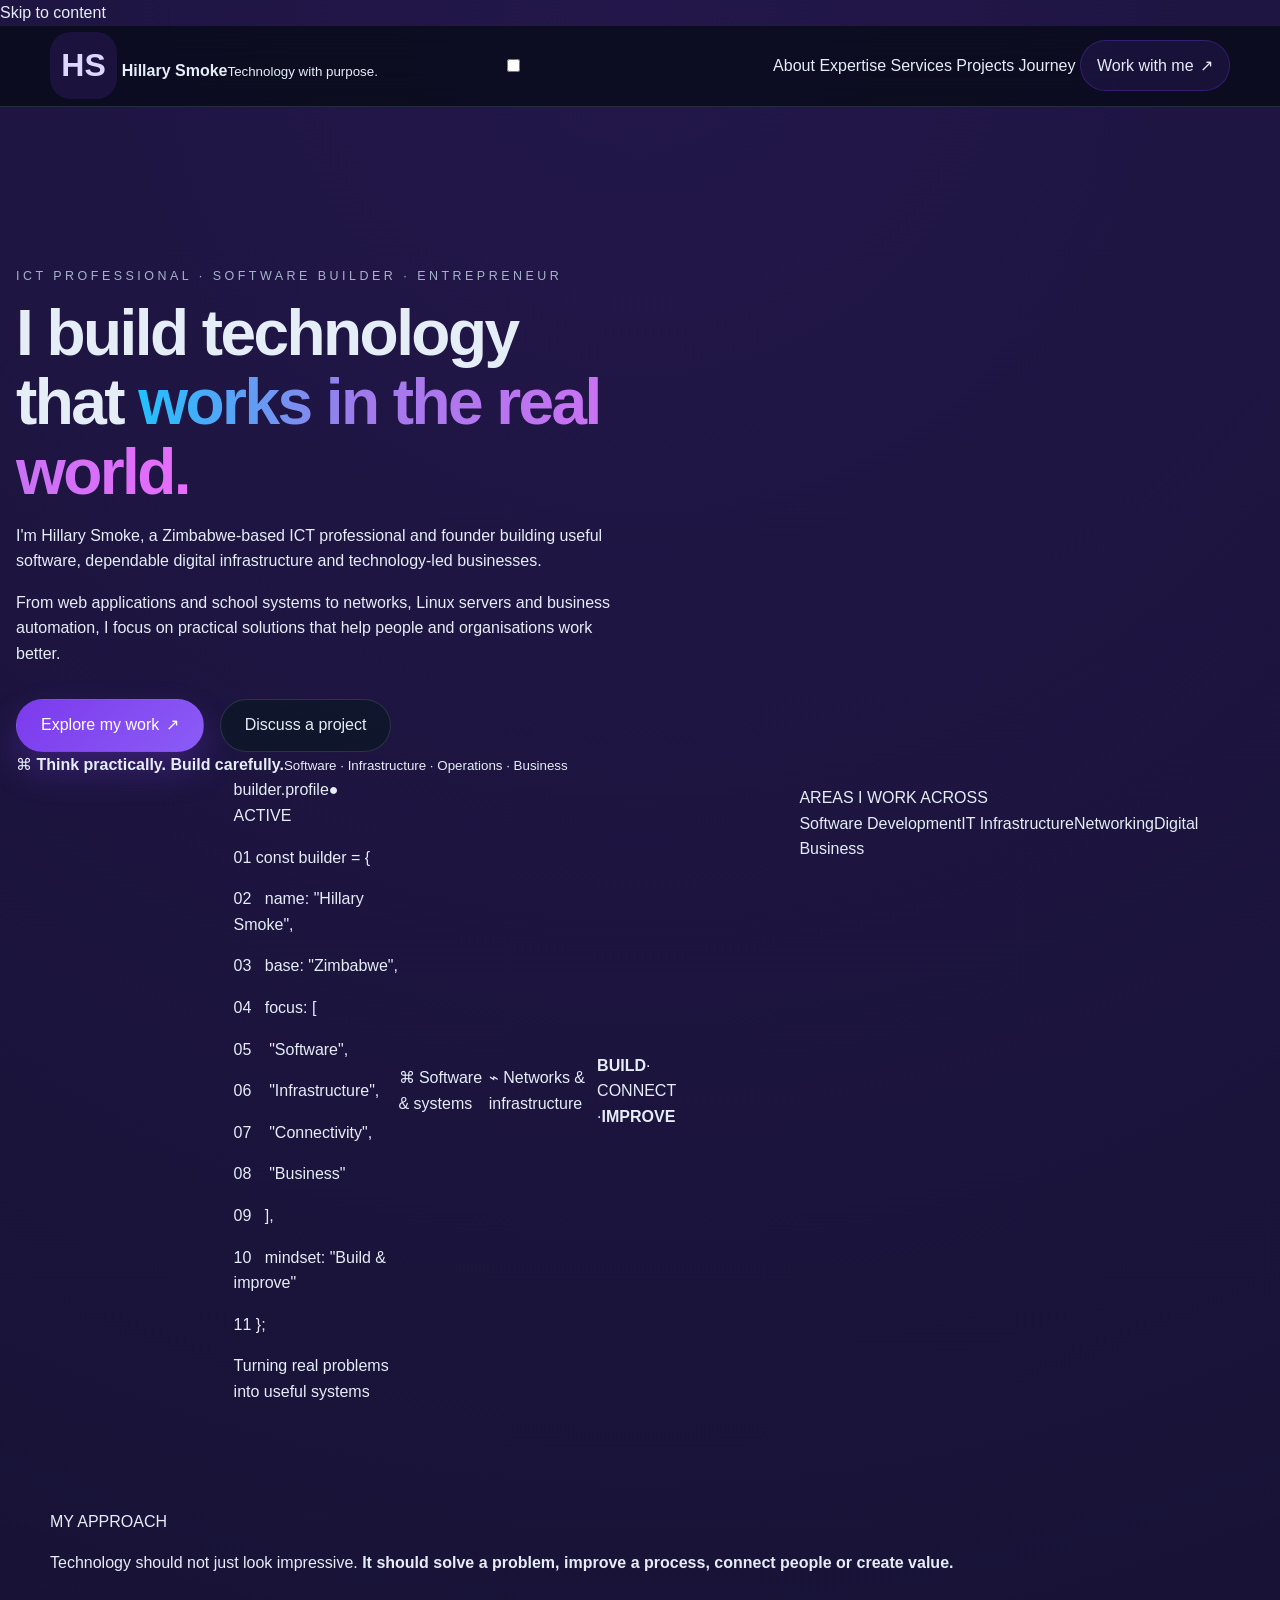
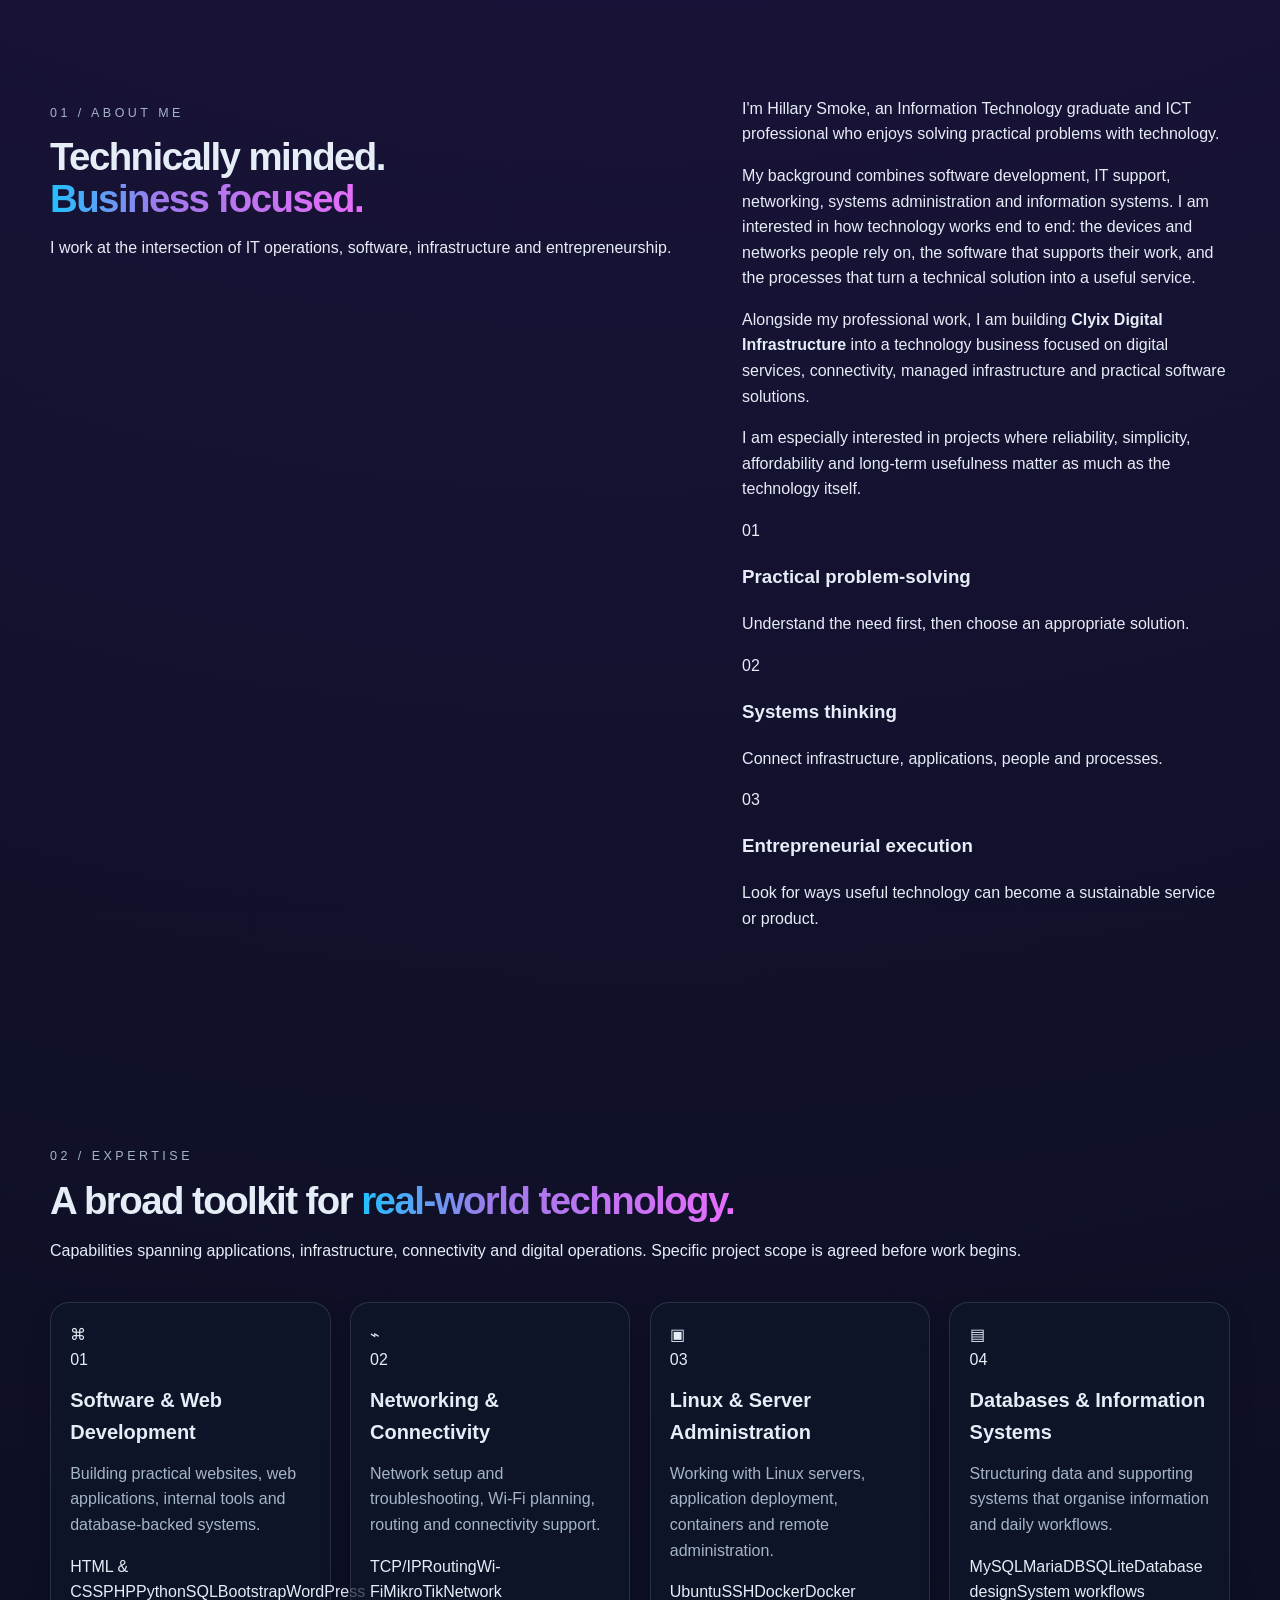
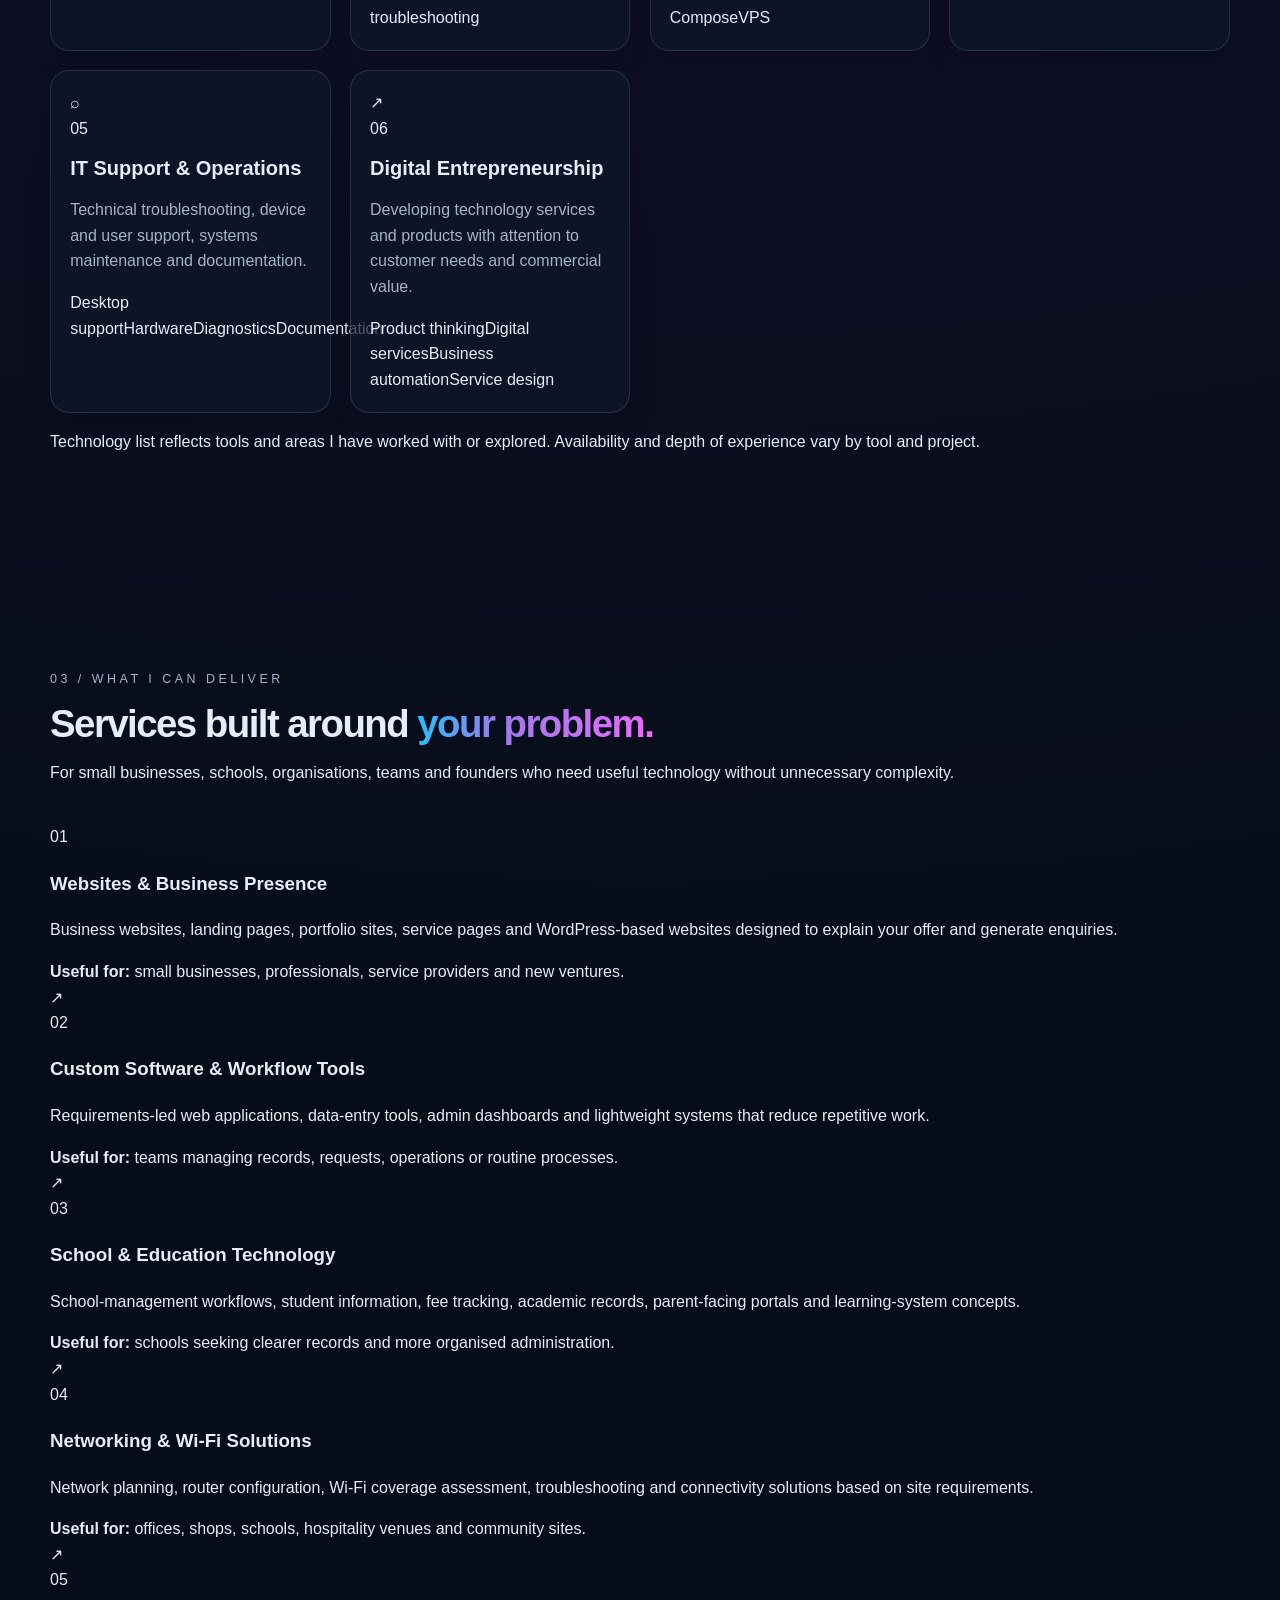
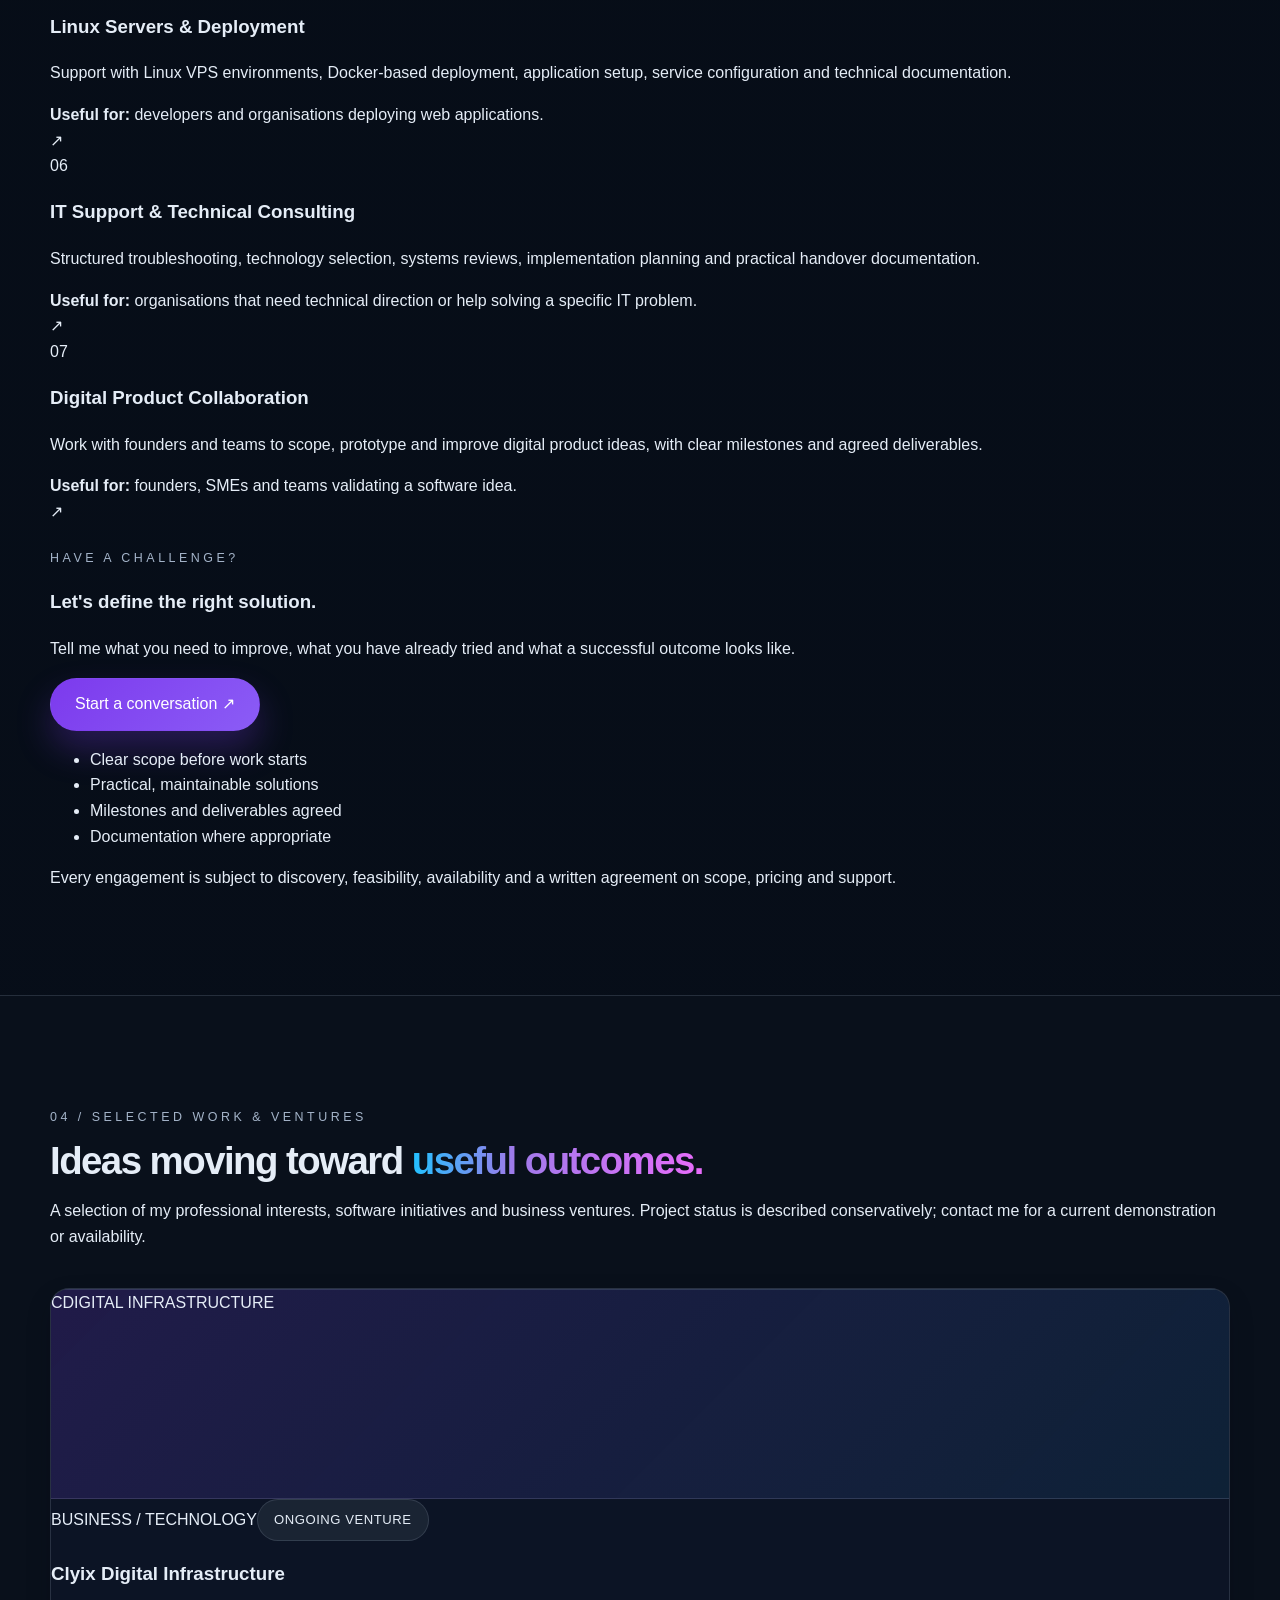
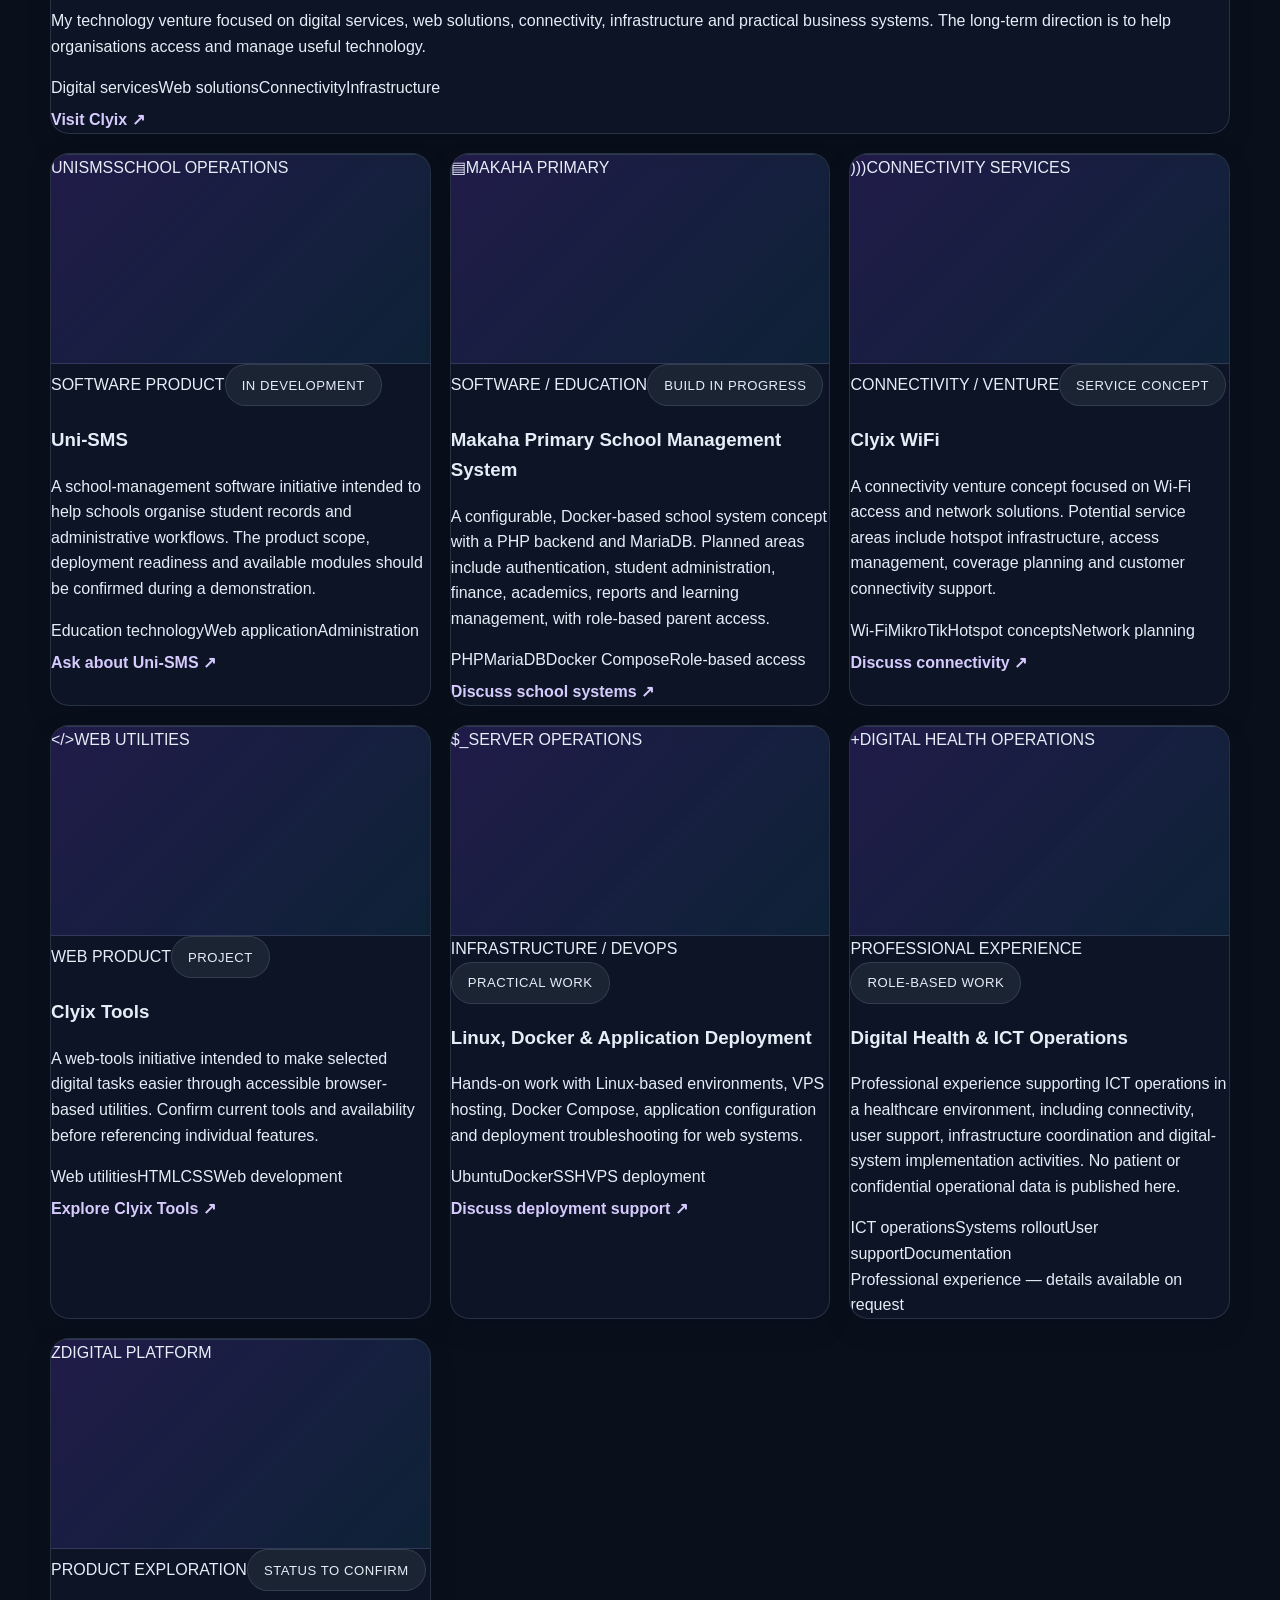
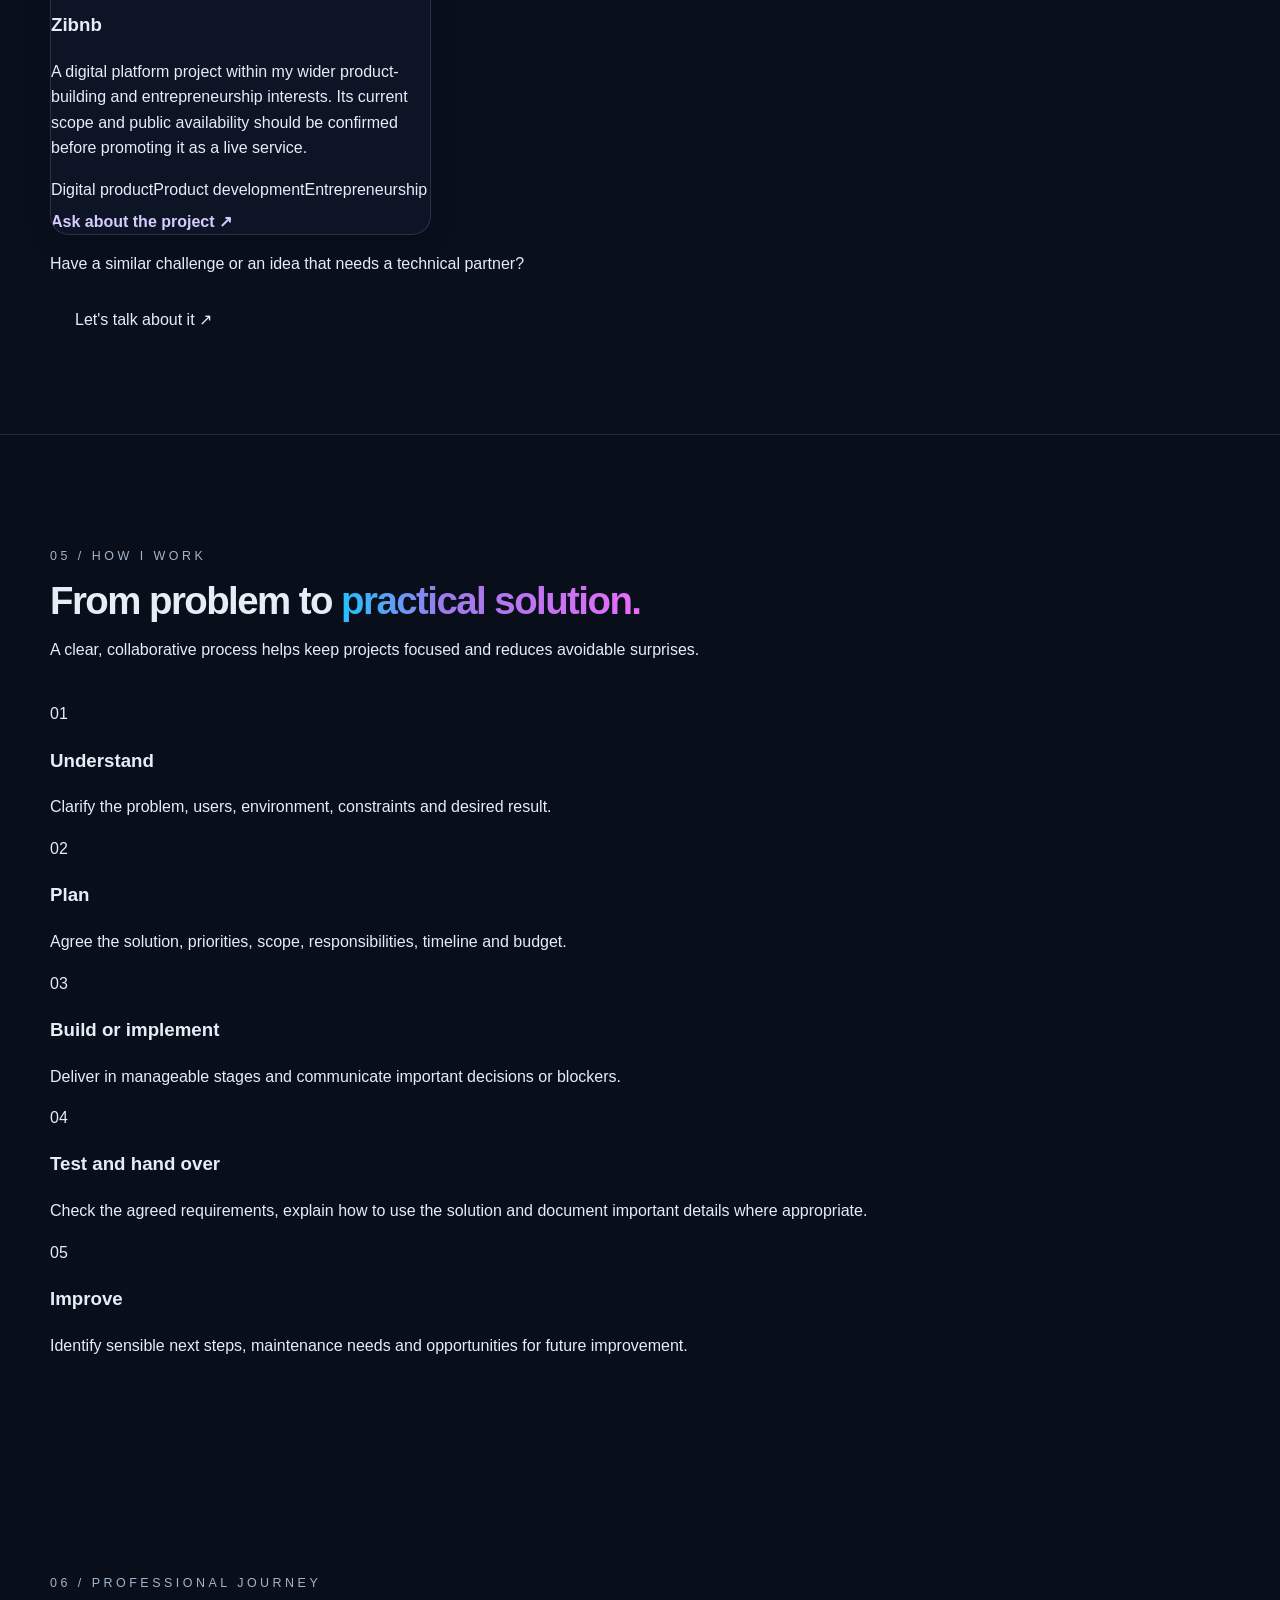
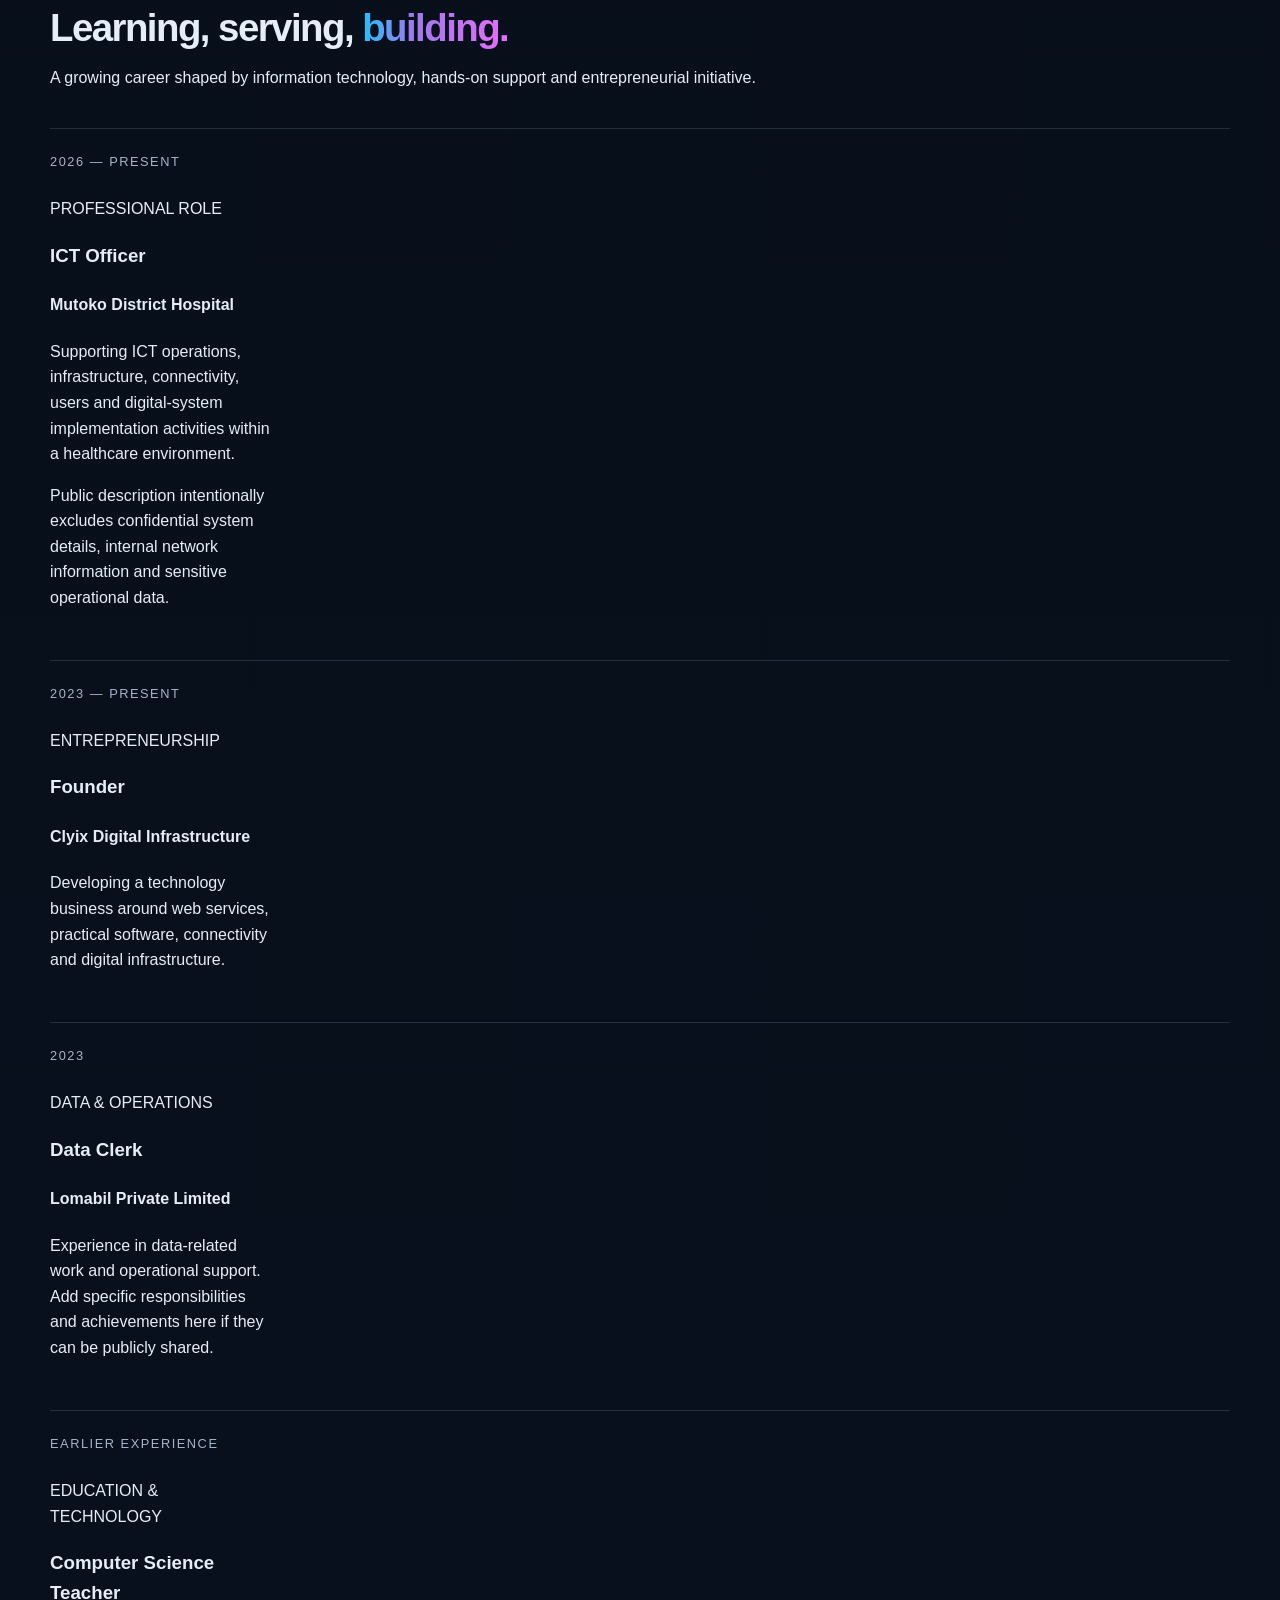
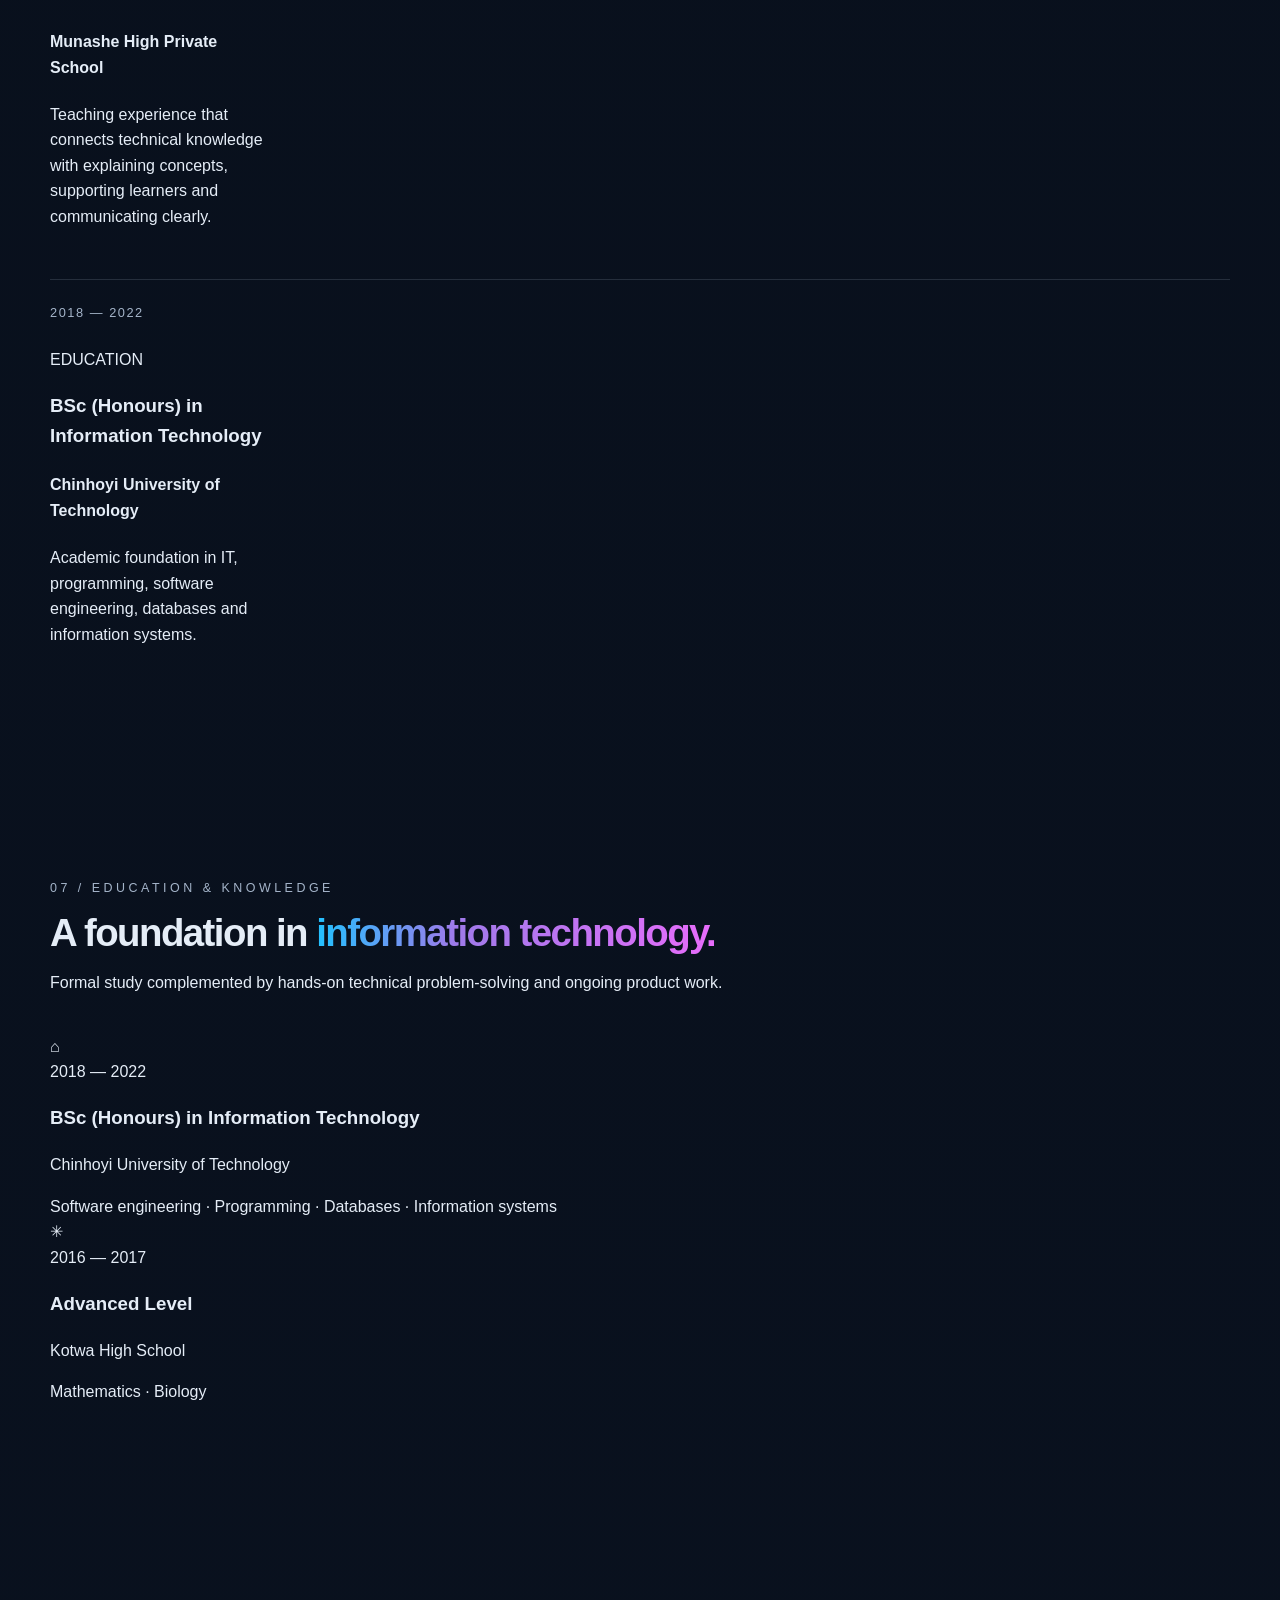
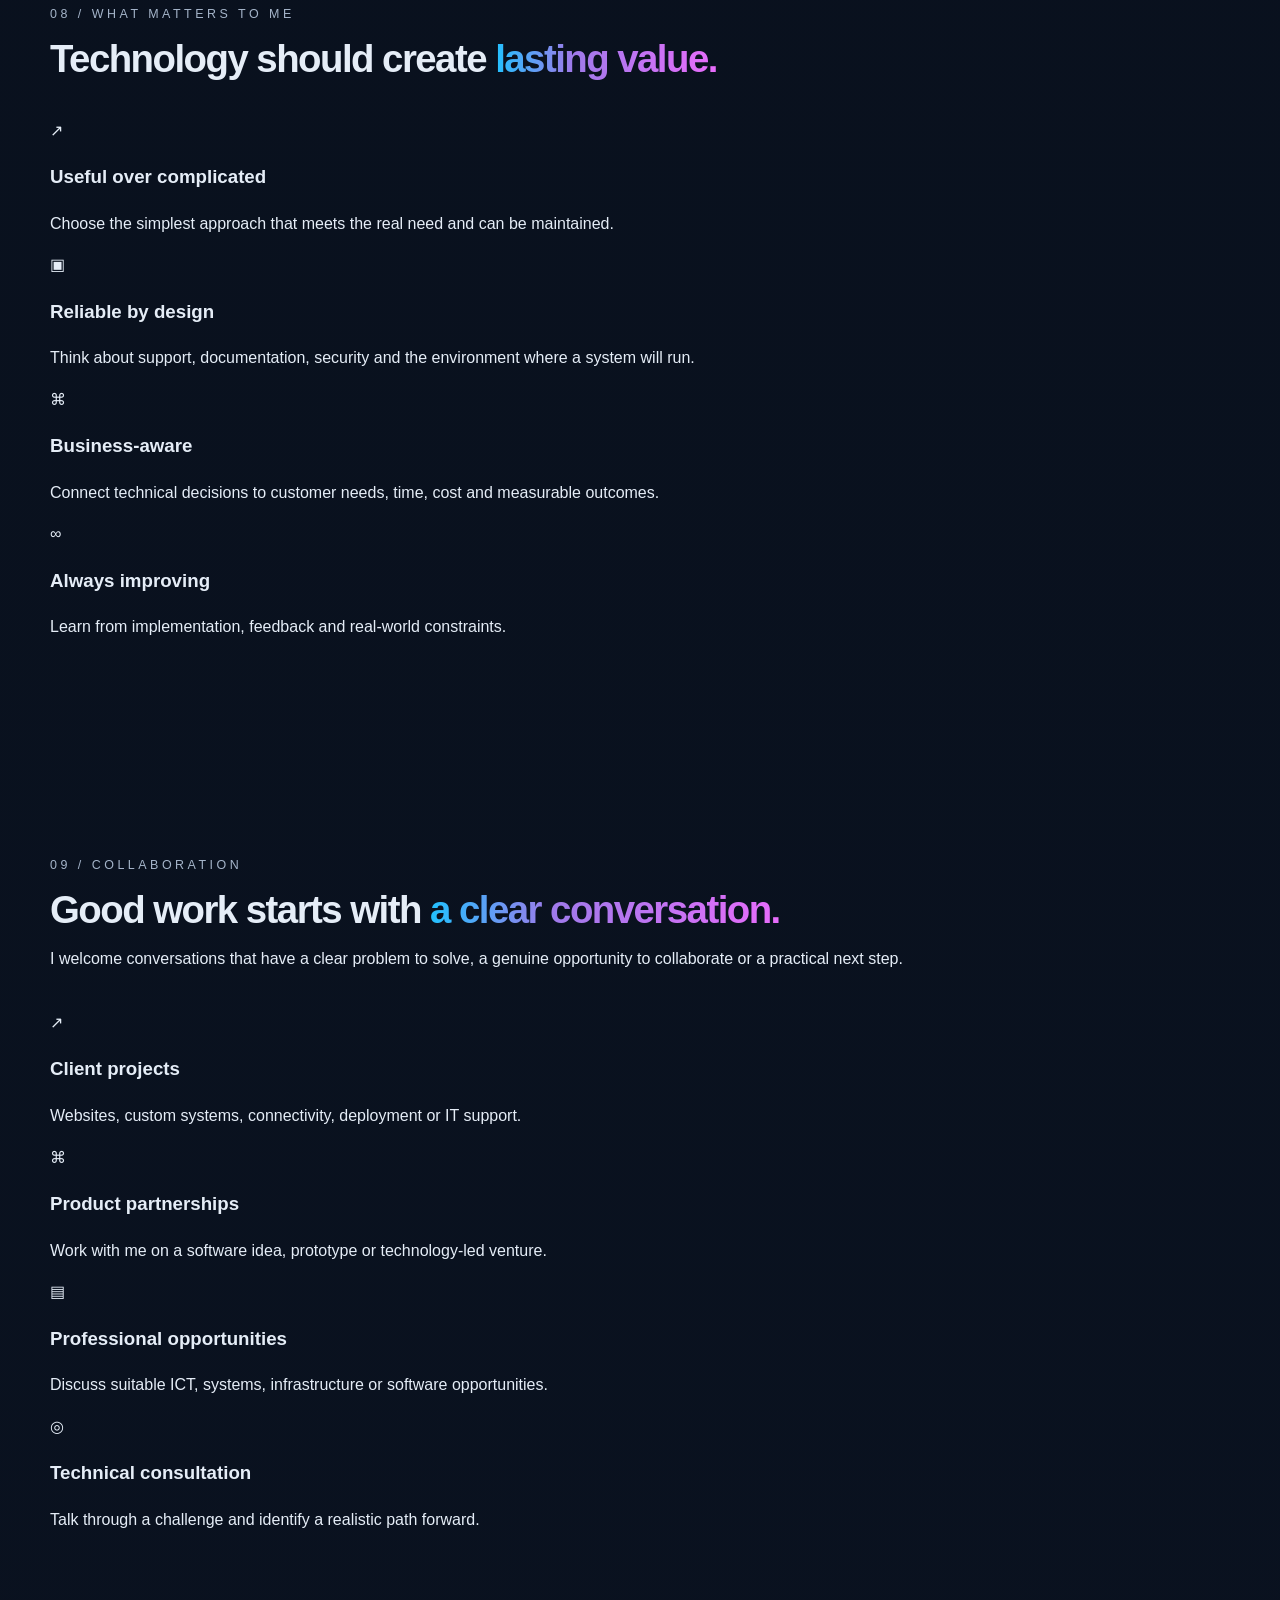
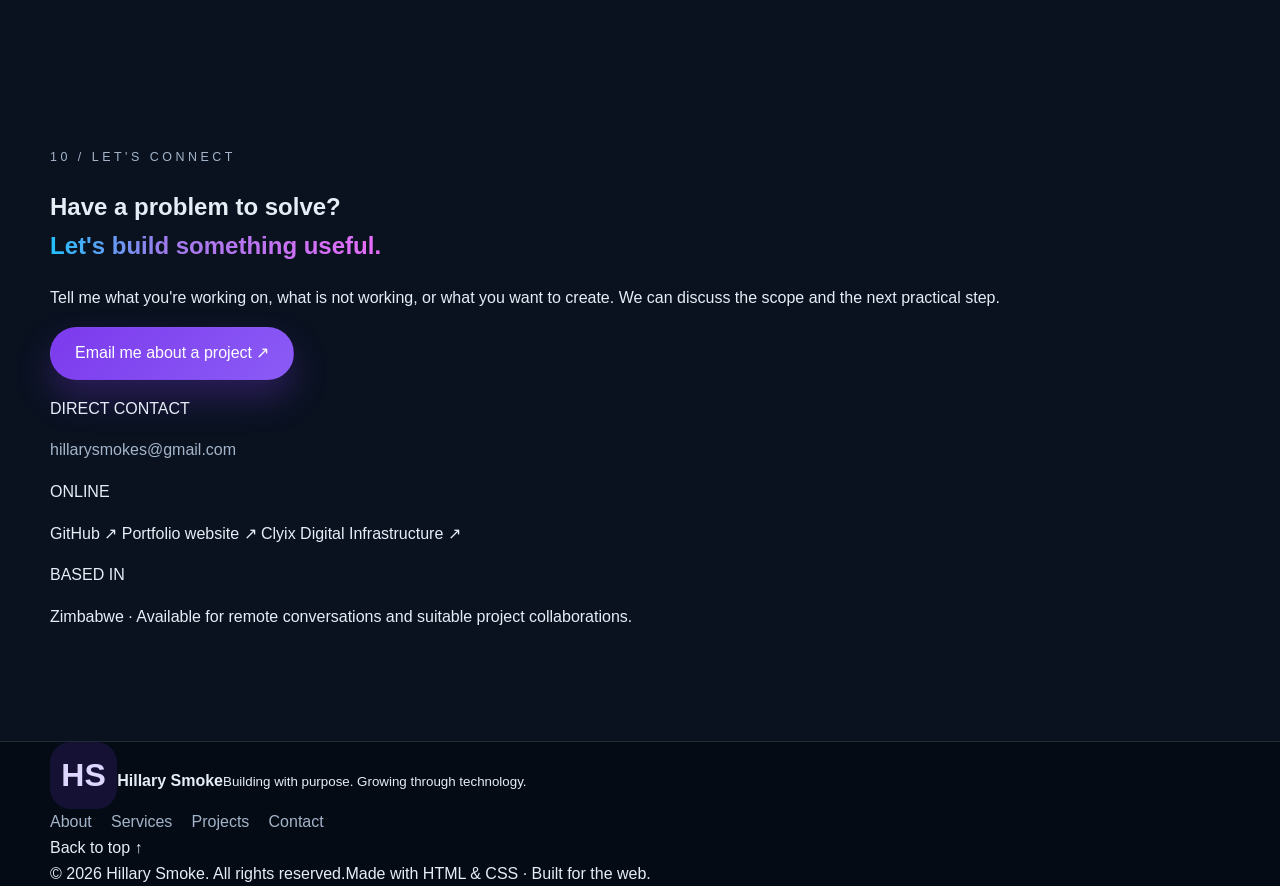
==== commit 8336b75d: "Update fmt.Println message from 'Hello' to 'Goodbye'" ====
--- a/index.html
+++ b/index.html
@@ -1,453 +1,323 @@
 <!DOCTYPE html>
 <html lang="en">
 <head>
-    <meta charset="UTF-8" />
-    <meta name="viewport" content="width=device-width, initial-scale=1.0" />
-    <meta name="theme-color" content="#0b1120" />
-    <meta name="author" content="Hillary Smoke" />
-    <meta name="description" content="Hillary Smoke is a Zimbabwean ICT professional, software developer, and entrepreneur building practical digital solutions." />
-    <title>Hillary Smoke | ICT Professional & Entrepreneur</title>
-    <link rel="stylesheet" href="style.css" />
+  <meta charset="UTF-8">
+  <meta name="viewport" content="width=device-width, initial-scale=1.0">
+  <meta name="theme-color" content="#0b1020">
+  <meta name="description" content="Hillary Smoke is a Zimbabwe-based ICT professional, software developer and founder of Clyix Digital Infrastructure, building practical software, digital infrastructure and connectivity solutions.">
+  <meta name="keywords" content="Hillary Smoke, ICT Officer, Zimbabwe, software developer, PHP, Python, Linux, Docker, networking, Wi-Fi, Clyix Digital Infrastructure, school management system, Uni-SMS">
+  <meta name="author" content="Hillary Smoke">
+  <meta property="og:type" content="website">
+  <meta property="og:title" content="Hillary Smoke | Technology, Software & Digital Infrastructure">
+  <meta property="og:description" content="Software, systems, infrastructure and business-minded technology from Zimbabwe.">
+  <meta property="og:url" content="https://hillarysmokes.github.io/">
+  <title>Hillary Smoke | Technology, Software & Digital Infrastructure</title>
+  <link rel="canonical" href="https://hillarysmokes.github.io/">
+  <link rel="stylesheet" href="style.css">
 </head>
 <body>
-    <header class="site-header">
-        <div class="container nav-wrap">
-            <a href="#home" class="logo" aria-label="Hillary Smoke home">
-                <span class="logo-icon">HS</span>
-                <span>Hillary<span class="accent">.</span></span>
-            </a>
-
-            <button class="menu-toggle" type="button" aria-label="Toggle navigation" aria-expanded="false">
-                <span></span>
-                <span></span>
-                <span></span>
-            </button>
-
-            <nav class="nav-links" aria-label="Main navigation">
-                <a href="#about">About</a>
-                <a href="#expertise">Expertise</a>
-                <a href="#projects">Projects</a>
-                <a href="#journey">Journey</a>
-                <a href="#contact" class="nav-cta">Let's Talk <span>↗</span></a>
-            </nav>
-        </div>
-    </header>
-
-    <main>
-        <section class="hero container" id="home">
-            <div class="hero-copy">
-                <div class="status-pill">
-                    <span class="status-dot"></span>
-                    ICT Professional & Digital Entrepreneur
-                </div>
-
-                <p class="eyebrow">HELLO, I'M HILLARY SMOKE</p>
-
-                <h1>
-                    Building technology
-                    that <span class="gradient-text">solves real problems.</span>
-                </h1>
-
-                <p class="hero-description">
-                    I'm an ICT professional, software developer, and entrepreneur passionate about building reliable digital infrastructure,
-                    practical software, and technology-driven businesses.
-                </p>
-
-                <div class="hero-actions">
-                    <a href="#projects" class="button button-primary">Explore My Work <span>↗</span></a>
-                    <a href="#contact" class="button button-secondary">Get in Touch</a>
-                </div>
-
-                <div class="social-links">
-                    <a href="https://github.com/hillarysmokes" target="_blank" rel="noopener noreferrer">GitHub ↗</a>
-                    <span class="separator"></span>
-                    <a href="mailto:hillarysmokes@gmail.com">Email ↗</a>
-                </div>
+  <a class="skip-link" href="#main">Skip to content</a>
+
+  <header class="site-header">
+    <div class="container nav-wrap">
+      <a class="brand" href="#home" aria-label="Hillary Smoke home">
+        <span class="brand-mark">HS</span>
+        <span class="brand-copy"><strong>Hillary Smoke</strong><small>Technology with purpose.</small></span>
+      </a>
+      <input class="nav-toggle" type="checkbox" id="nav-toggle" aria-label="Toggle navigation">
+      <label class="nav-toggle-label" for="nav-toggle"><span></span><span></span><span></span></label>
+      <nav class="main-nav" aria-label="Main navigation">
+        <a href="#about">About</a>
+        <a href="#expertise">Expertise</a>
+        <a href="#services">Services</a>
+        <a href="#projects">Projects</a>
+        <a href="#journey">Journey</a>
+        <a class="nav-cta" href="#contact">Work with me <span aria-hidden="true">↗</span></a>
+      </nav>
+    </div>
+  </header>
+
+  <main id="main">
+    <section class="hero section" id="home">
+      <div class="hero-glow glow-one"></div><div class="hero-glow glow-two"></div>
+      <div class="container hero-grid">
+        <div class="hero-copy">
+          <p class="eyebrow"><span class="status-dot"></span> ICT PROFESSIONAL · SOFTWARE BUILDER · ENTREPRENEUR</p>
+          <h1>I build technology that <span class="gradient-text">works in the real world.</span></h1>
+          <p class="hero-lede">I'm Hillary Smoke, a Zimbabwe-based ICT professional and founder building useful software, dependable digital infrastructure and technology-led businesses.</p>
+          <p class="hero-support">From web applications and school systems to networks, Linux servers and business automation, I focus on practical solutions that help people and organisations work better.</p>
+          <div class="hero-actions">
+            <a class="button button-primary" href="#projects">Explore my work <span aria-hidden="true">↗</span></a>
+            <a class="button button-secondary" href="#contact">Discuss a project</a>
+          </div>
+          <div class="hero-trust">
+            <span class="trust-icon">⌘</span>
+            <span><strong>Think practically. Build carefully.</strong><small>Software · Infrastructure · Operations · Business</small></span>
+          </div>
+        </div>
+        <div class="hero-visual" aria-label="Technology focus overview">
+          <div class="orbit orbit-one"></div><div class="orbit orbit-two"></div>
+          <div class="visual-card main-visual-card">
+            <div class="visual-top"><span class="window-dots"><i></i><i></i><i></i></span><span>builder.profile</span><span class="live-label">● ACTIVE</span></div>
+            <div class="code-lines" aria-hidden="true">
+              <p><span class="code-muted">01</span> <span class="code-purple">const</span> builder = {</p>
+              <p><span class="code-muted">02</span> &nbsp; name: <span class="code-green">"Hillary Smoke"</span>,</p>
+              <p><span class="code-muted">03</span> &nbsp; base: <span class="code-green">"Zimbabwe"</span>,</p>
+              <p><span class="code-muted">04</span> &nbsp; focus: [</p>
+              <p><span class="code-muted">05</span> &nbsp;&nbsp; <span class="code-green">"Software"</span>,</p>
+              <p><span class="code-muted">06</span> &nbsp;&nbsp; <span class="code-green">"Infrastructure"</span>,</p>
+              <p><span class="code-muted">07</span> &nbsp;&nbsp; <span class="code-green">"Connectivity"</span>,</p>
+              <p><span class="code-muted">08</span> &nbsp;&nbsp; <span class="code-green">"Business"</span></p>
+              <p><span class="code-muted">09</span> &nbsp; ],</p>
+              <p><span class="code-muted">10</span> &nbsp; mindset: <span class="code-green">"Build &amp; improve"</span></p>
+              <p><span class="code-muted">11</span> };</p>
             </div>
-
-            <div class="hero-visual" aria-hidden="true">
-                <div class="code-card">
-                    <div class="code-header">
-                        <div class="window-dots">
-                            <span></span>
-                            <span></span>
-                            <span></span>
-                        </div>
-                        <span class="code-label">DIGITAL BUILDER</span>
-                    </div>
-
-                    <div class="code-body">
-                        <p><span class="purple">const</span> developer = {</p>
-                        <p class="indent">name: <span class="green">"Hillary Smoke"</span>,</p>
-                        <p class="indent">role: <span class="green">"ICT Professional"</span>,</p>
-                        <p class="indent">focus: [</p>
-                        <p class="indent indent-more"><span class="green">"Infrastructure"</span>,</p>
-                        <p class="indent indent-more"><span class="green">"Software"</span>,</p>
-                        <p class="indent indent-more"><span class="green">"Business"</span></p>
-                        <p class="indent">],</p>
-                        <p class="indent">mindset: <span class="green">"Build &amp; Grow"</span></p>
-                        <p>};</p>
-                    </div>
-
-                    <div class="code-footer">
-                        <span class="footer-symbol">✳</span>
-                        <div>
-                            <strong>Ideas into infrastructure.</strong>
-                            <p>Technology with purpose.</p>
-                        </div>
-                    </div>
-                </div>
-
-                <div class="floating-card floating-top">
-                    <span class="floating-icon">⌘</span>
-                    <div>
-                        <strong>Technology</strong>
-                        <small>Build. Connect. Improve.</small>
-                    </div>
-                </div>
-
-                <div class="floating-card floating-bottom">
-                    <span class="floating-icon green-icon">↗</span>
-                    <div>
-                        <strong>Entrepreneurship</strong>
-                        <small>Ideas into opportunities.</small>
-                    </div>
-                </div>
+            <div class="visual-bottom"><span class="pulse-line"></span> Turning real problems into useful systems</div>
+          </div>
+          <div class="floating-chip chip-top"><span>⌘</span> Software &amp; systems</div>
+          <div class="floating-chip chip-bottom"><span>⌁</span> Networks &amp; infrastructure</div>
+          <div class="visual-stamp"><strong>BUILD</strong><span>· CONNECT ·</span><strong>IMPROVE</strong></div>
+        </div>
+      </div>
+      <div class="container hero-bottom">
+        <span>AREAS I WORK ACROSS</span>
+        <div class="focus-list"><span>Software Development</span><i></i><span>IT Infrastructure</span><i></i><span>Networking</span><i></i><span>Digital Business</span></div>
+      </div>
+    </section>
+
+    <section class="intro-strip">
+      <div class="container intro-strip-grid">
+        <p class="strip-label">MY APPROACH</p>
+        <p>Technology should not just look impressive. <strong>It should solve a problem, improve a process, connect people or create value.</strong></p>
+      </div>
+    </section>
+
+    <section class="section" id="about">
+      <div class="container about-grid">
+        <div class="section-heading">
+          <p class="eyebrow">01 / ABOUT ME</p>
+          <h2>Technically minded.<br><span class="gradient-text">Business focused.</span></h2>
+          <p class="section-intro">I work at the intersection of IT operations, software, infrastructure and entrepreneurship.</p>
+        </div>
+        <div class="about-content">
+          <p class="large-copy">I'm Hillary Smoke, an Information Technology graduate and ICT professional who enjoys solving practical problems with technology.</p>
+          <p>My background combines software development, IT support, networking, systems administration and information systems. I am interested in how technology works end to end: the devices and networks people rely on, the software that supports their work, and the processes that turn a technical solution into a useful service.</p>
+          <p>Alongside my professional work, I am building <strong>Clyix Digital Infrastructure</strong> into a technology business focused on digital services, connectivity, managed infrastructure and practical software solutions.</p>
+          <p>I am especially interested in projects where reliability, simplicity, affordability and long-term usefulness matter as much as the technology itself.</p>
+          <div class="about-values">
+            <article><span class="value-number">01</span><h3>Practical problem-solving</h3><p>Understand the need first, then choose an appropriate solution.</p></article>
+            <article><span class="value-number">02</span><h3>Systems thinking</h3><p>Connect infrastructure, applications, people and processes.</p></article>
+            <article><span class="value-number">03</span><h3>Entrepreneurial execution</h3><p>Look for ways useful technology can become a sustainable service or product.</p></article>
+          </div>
+        </div>
+      </div>
+    </section>
+
+    <section class="section section-tinted" id="expertise">
+      <div class="container">
+        <div class="section-heading centered">
+          <p class="eyebrow">02 / EXPERTISE</p>
+          <h2>A broad toolkit for <span class="gradient-text">real-world technology.</span></h2>
+          <p class="section-intro">Capabilities spanning applications, infrastructure, connectivity and digital operations. Specific project scope is agreed before work begins.</p>
+        </div>
+        <div class="expertise-grid">
+          <article class="expertise-card"><div class="card-icon">⌘</div><span class="card-index">01</span><h3>Software &amp; Web Development</h3><p>Building practical websites, web applications, internal tools and database-backed systems.</p><div class="tag-list"><span>HTML &amp; CSS</span><span>PHP</span><span>Python</span><span>SQL</span><span>Bootstrap</span><span>WordPress</span></div></article>
+          <article class="expertise-card"><div class="card-icon">⌁</div><span class="card-index">02</span><h3>Networking &amp; Connectivity</h3><p>Network setup and troubleshooting, Wi-Fi planning, routing and connectivity support.</p><div class="tag-list"><span>TCP/IP</span><span>Routing</span><span>Wi-Fi</span><span>MikroTik</span><span>Network troubleshooting</span></div></article>
+          <article class="expertise-card"><div class="card-icon">▣</div><span class="card-index">03</span><h3>Linux &amp; Server Administration</h3><p>Working with Linux servers, application deployment, containers and remote administration.</p><div class="tag-list"><span>Ubuntu</span><span>SSH</span><span>Docker</span><span>Docker Compose</span><span>VPS</span></div></article>
+          <article class="expertise-card"><div class="card-icon">▤</div><span class="card-index">04</span><h3>Databases &amp; Information Systems</h3><p>Structuring data and supporting systems that organise information and daily workflows.</p><div class="tag-list"><span>MySQL</span><span>MariaDB</span><span>SQLite</span><span>Database design</span><span>System workflows</span></div></article>
+          <article class="expertise-card"><div class="card-icon">⌕</div><span class="card-index">05</span><h3>IT Support &amp; Operations</h3><p>Technical troubleshooting, device and user support, systems maintenance and documentation.</p><div class="tag-list"><span>Desktop support</span><span>Hardware</span><span>Diagnostics</span><span>Documentation</span></div></article>
+          <article class="expertise-card"><div class="card-icon">↗</div><span class="card-index">06</span><h3>Digital Entrepreneurship</h3><p>Developing technology services and products with attention to customer needs and commercial value.</p><div class="tag-list"><span>Product thinking</span><span>Digital services</span><span>Business automation</span><span>Service design</span></div></article>
+        </div>
+        <p class="fine-print">Technology list reflects tools and areas I have worked with or explored. Availability and depth of experience vary by tool and project.</p>
+      </div>
+    </section>
+
+    <section class="section" id="services">
+      <div class="container">
+        <div class="section-heading">
+          <p class="eyebrow">03 / WHAT I CAN DELIVER</p>
+          <h2>Services built around <span class="gradient-text">your problem.</span></h2>
+          <p class="section-intro">For small businesses, schools, organisations, teams and founders who need useful technology without unnecessary complexity.</p>
+        </div>
+        <div class="services-layout">
+          <div class="service-list">
+            <article class="service-item"><span class="service-num">01</span><div><h3>Websites &amp; Business Presence</h3><p>Business websites, landing pages, portfolio sites, service pages and WordPress-based websites designed to explain your offer and generate enquiries.</p><div class="service-outcome"><strong>Useful for:</strong> small businesses, professionals, service providers and new ventures.</div></div><span class="service-arrow">↗</span></article>
+            <article class="service-item"><span class="service-num">02</span><div><h3>Custom Software &amp; Workflow Tools</h3><p>Requirements-led web applications, data-entry tools, admin dashboards and lightweight systems that reduce repetitive work.</p><div class="service-outcome"><strong>Useful for:</strong> teams managing records, requests, operations or routine processes.</div></div><span class="service-arrow">↗</span></article>
+            <article class="service-item"><span class="service-num">03</span><div><h3>School &amp; Education Technology</h3><p>School-management workflows, student information, fee tracking, academic records, parent-facing portals and learning-system concepts.</p><div class="service-outcome"><strong>Useful for:</strong> schools seeking clearer records and more organised administration.</div></div><span class="service-arrow">↗</span></article>
+            <article class="service-item"><span class="service-num">04</span><div><h3>Networking &amp; Wi-Fi Solutions</h3><p>Network planning, router configuration, Wi-Fi coverage assessment, troubleshooting and connectivity solutions based on site requirements.</p><div class="service-outcome"><strong>Useful for:</strong> offices, shops, schools, hospitality venues and community sites.</div></div><span class="service-arrow">↗</span></article>
+            <article class="service-item"><span class="service-num">05</span><div><h3>Linux Servers &amp; Deployment</h3><p>Support with Linux VPS environments, Docker-based deployment, application setup, service configuration and technical documentation.</p><div class="service-outcome"><strong>Useful for:</strong> developers and organisations deploying web applications.</div></div><span class="service-arrow">↗</span></article>
+            <article class="service-item"><span class="service-num">06</span><div><h3>IT Support &amp; Technical Consulting</h3><p>Structured troubleshooting, technology selection, systems reviews, implementation planning and practical handover documentation.</p><div class="service-outcome"><strong>Useful for:</strong> organisations that need technical direction or help solving a specific IT problem.</div></div><span class="service-arrow">↗</span></article>
+            <article class="service-item"><span class="service-num">07</span><div><h3>Digital Product Collaboration</h3><p>Work with founders and teams to scope, prototype and improve digital product ideas, with clear milestones and agreed deliverables.</p><div class="service-outcome"><strong>Useful for:</strong> founders, SMEs and teams validating a software idea.</div></div><span class="service-arrow">↗</span></article>
+          </div>
+          <aside class="service-aside">
+            <div class="aside-card">
+              <p class="eyebrow">HAVE A CHALLENGE?</p>
+              <h3>Let's define the right solution.</h3>
+              <p>Tell me what you need to improve, what you have already tried and what a successful outcome looks like.</p>
+              <a class="button button-primary button-full" href="mailto:hillarysmokes@gmail.com?subject=Technology%20Project%20Enquiry">Start a conversation ↗</a>
+              <ul class="check-list"><li>Clear scope before work starts</li><li>Practical, maintainable solutions</li><li>Milestones and deliverables agreed</li><li>Documentation where appropriate</li></ul>
             </div>
-        </section>
-
-        <section class="focus-strip">
-            <div class="container focus-content">
-                <span class="focus-label">MY WORLD OF WORK</span>
-                <span>IT Infrastructure</span>
-                <span>Software Development</span>
-                <span>Networking</span>
-                <span>Digital Business</span>
-            </div>
-        </section>
-
-        <section class="section container" id="about">
-            <div class="section-heading">
-                <p class="eyebrow">01 / ABOUT ME</p>
-                <h2>
-                    Technology is the tool.<br />
-                    <span class="muted">Impact is the goal.</span>
-                </h2>
-            </div>
-
-            <div class="about-grid">
-                <div class="about-copy">
-                    <p>
-                        I'm Hillary Smoke, a Zimbabwean IT professional with a background in information technology, software development,
-                        networking, and systems administration.
-                    </p>
-
-                    <p>
-                        My work combines hands-on technical support with a broader interest in building systems that make organisations more
-                        efficient. I enjoy solving operational problems, improving digital infrastructure, and turning practical ideas into
-                        useful products and services.
-                    </p>
-
-                    <p>
-                        Outside my professional role, I'm growing Clyix Digital Infrastructure, a business focused on helping people and
-                        organisations get more value from technology.
-                    </p>
-
-                    <a href="#contact" class="text-link">Have a project in mind? Let's talk ↗</a>
-                </div>
-
-                <div class="about-details">
-                    <article class="detail-card">
-                        <span class="detail-number">01</span>
-                        <div>
-                            <h3>Practical Problem-Solving</h3>
-                            <p>Finding workable solutions to real-world IT challenges.</p>
-                        </div>
-                    </article>
-
-                    <article class="detail-card">
-                        <span class="detail-number">02</span>
-                        <div>
-                            <h3>Systems Thinking</h3>
-                            <p>Connecting infrastructure, software, people, and processes.</p>
-                        </div>
-                    </article>
-
-                    <article class="detail-card">
-                        <span class="detail-number">03</span>
-                        <div>
-                            <h3>Entrepreneurial Mindset</h3>
-                            <p>Building sustainable services around useful technology.</p>
-                        </div>
-                    </article>
-                </div>
-            </div>
-        </section>
-
-        <section class="section section-dark" id="expertise">
-            <div class="container">
-                <div class="section-heading">
-                    <p class="eyebrow">02 / EXPERTISE</p>
-                    <h2>
-                        What I <span class="gradient-text">bring to the table.</span>
-                    </h2>
-                    <p class="section-description">
-                        Technical capability, practical experience, and a business-focused approach to technology.
-                    </p>
-                </div>
-
-                <div class="expertise-grid">
-                    <article class="expertise-card">
-                        <div class="expertise-icon">⌘</div>
-                        <span class="card-number">01</span>
-                        <h3>IT Infrastructure</h3>
-                        <p>
-                            Deploying, maintaining, and improving the systems that organisations depend on.
-                        </p>
-                        <div class="tags">
-                            <span>Linux</span>
-                            <span>Administration</span>
-                            <span>IT Support</span>
-                        </div>
-                    </article>
-
-                    <article class="expertise-card">
-                        <div class="expertise-icon">⌁</div>
-                        <span class="card-number">02</span>
-                        <h3>Networking</h3>
-                        <p>
-                            Building and troubleshooting connectivity solutions for users and organisations.
-                        </p>
-                        <div class="tags">
-                            <span>Routing</span>
-                            <span>Wi-Fi</span>
-                            <span>Security</span>
-                        </div>
-                    </article>
-
-                    <article class="expertise-card">
-                        <div class="expertise-icon code-icon">&lt;/&gt;</div>
-                        <span class="card-number">03</span>
-                        <h3>Software Development</h3>
-                        <p>
-                            Creating web applications and practical systems to simplify everyday workflows.
-                        </p>
-                        <div class="tags">
-                            <span>PHP</span>
-                            <span>Python</span>
-                            <span>SQL</span>
-                        </div>
-                    </article>
-
-                    <article class="expertise-card">
-                        <div class="expertise-icon">↗</div>
-                        <span class="card-number">04</span>
-                        <h3>Digital Entrepreneurship</h3>
-                        <p>
-                            Developing technology-based services and exploring sustainable business models.
-                        </p>
-                        <div class="tags">
-                            <span>Digital Services</span>
-                            <span>Products</span>
-                            <span>Growth</span>
-                        </div>
-                    </article>
-                </div>
-            </div>
-        </section>
-
-        <section class="section container" id="projects">
-            <div class="section-heading heading-row">
-                <div>
-                    <p class="eyebrow">03 / SELECTED WORK</p>
-                    <h2>Projects & <span class="muted">ventures.</span></h2>
-                </div>
-
-                <a href="https://github.com/hillarysmokes" target="_blank" rel="noopener noreferrer" class="text-link">Visit GitHub ↗</a>
-            </div>
-
-            <div class="projects-grid">
-                <article class="project-card project-featured">
-                    <div class="project-top">
-                        <span class="project-type">DIGITAL INFRASTRUCTURE</span>
-                        <span class="project-arrow">↗</span>
-                    </div>
-
-                    <div class="project-art clyix-art">
-                        <div class="art-orbit orbit-one"></div>
-                        <div class="art-orbit orbit-two"></div>
-
-                        <div class="brand-art">
-                            <span class="brand-mark">C</span>
-                            <h3>CLYIX</h3>
-                            <p>Digital Infrastructure</p>
-                        </div>
-                    </div>
-
-                    <div class="project-info">
-                        <h3>Clyix Digital Infrastructure</h3>
-                        <p>
-                            A technology venture focused on digital services, web solutions, infrastructure, and connectivity.
-                        </p>
-
-                        <div class="project-bottom">
-                            <div class="tags">
-                                <span>Infrastructure</span>
-                                <span>Web Services</span>
-                            </div>
-                            <a href="https://clyixwebdevs.co.zw" target="_blank" rel="noopener noreferrer">Explore ↗</a>
-                        </div>
-                    </div>
-                </article>
-
-                <article class="project-card">
-                    <div class="project-top">
-                        <span class="project-type">WEB TOOLS</span>
-                        <span class="project-arrow">↗</span>
-                    </div>
-
-                    <div class="project-art tools-art">
-                        <div class="tool-shape tool-one">&lt;/&gt;</div>
-                        <div class="tool-shape tool-two">⚙</div>
-                        <div class="tool-shape tool-three">✳</div>
-                    </div>
-
-                    <div class="project-info">
-                        <h3>Clyix Tools</h3>
-                        <p>
-                            A collection of online tools designed to make everyday digital tasks easier.
-                        </p>
-
-                        <div class="project-bottom">
-                            <div class="tags">
-                                <span>Web</span>
-                                <span>Utilities</span>
-                            </div>
-                            <a href="https://tools.clyixwebdevs.co.zw" target="_blank" rel="noopener noreferrer">Explore ↗</a>
-                        </div>
-                    </div>
-                </article>
-
-                <article class="project-card">
-                    <div class="project-top">
-                        <span class="project-type">DIGITAL PLATFORM</span>
-                        <span class="project-arrow">↗</span>
-                    </div>
-
-                    <div class="project-art zibnb-art">
-                        <div class="platform-window">
-                            <div class="platform-dots">
-                                <span></span><span></span><span></span>
-                            </div>
-                            <div class="platform-line"></div>
-                            <div class="platform-line short-line"></div>
-                            <div class="platform-blocks">
-                                <span></span><span></span><span></span>
-                            </div>
-                        </div>
-                    </div>
-
-                    <div class="project-info">
-                        <h3>Zibnb</h3>
-                        <p>
-                            A digital platform project within my broader technology and entrepreneurship interests.
-                        </p>
-
-                        <div class="project-bottom">
-                            <div class="tags">
-                                <span>Digital Product</span>
-                            </div>
-                            <a href="https://zibnb.clyixwebdevs.co.zw" target="_blank" rel="noopener noreferrer">Explore ↗</a>
-                        </div>
-                    </div>
-                </article>
-            </div>
-
-            <p class="project-note">Update these project descriptions and links to reflect their current status and availability.</p>
-        </section>
-
-        <section class="section section-dark" id="journey">
-            <div class="container">
-                <div class="section-heading">
-                    <p class="eyebrow">04 / MY JOURNEY</p>
-                    <h2>Learning, building, <span class="muted">evolving.</span></h2>
-                </div>
-
-                <div class="timeline">
-                    <article class="timeline-item">
-                        <div class="timeline-date">2026 — PRESENT</div>
-                        <div class="timeline-content">
-                            <span class="timeline-label">PROFESSIONAL ROLE</span>
-                            <h3>ICT Officer</h3>
-                            <h4>Mutoko District Hospital</h4>
-                            <p>
-                                Supporting ICT operations, infrastructure, connectivity, systems implementation, and digital health initiatives.
-                            </p>
-                        </div>
-                    </article>
-
-                    <article class="timeline-item">
-                        <div class="timeline-date">2023 — PRESENT</div>
-                        <div class="timeline-content">
-                            <span class="timeline-label">ENTREPRENEURSHIP</span>
-                            <h3>Founder</h3>
-                            <h4>Clyix Digital Infrastructure</h4>
-                            <p>
-                                Developing a technology business around web services, digital infrastructure, connectivity, and practical business solutions.
-                            </p>
-                        </div>
-                    </article>
-
-                    <article class="timeline-item">
-                        <div class="timeline-date">2018 — 2022</div>
-                        <div class="timeline-content">
-                            <span class="timeline-label">EDUCATION</span>
-                            <h3>BSc (Honours) in Information Technology</h3>
-                            <h4>Chinhoyi University of Technology</h4>
-                            <p>
-                                Developed a foundation in information technology, software engineering, programming, and information systems.
-                            </p>
-                        </div>
-                    </article>
-                </div>
-            </div>
-        </section>
-
-        <section class="contact-section container" id="contact">
-            <div class="contact-box">
-                <div class="contact-orbit"></div>
-                <p class="eyebrow">05 / LET'S CONNECT</p>
-                <h2>
-                    Have an idea?<br />
-                    <span class="gradient-text">Let's build something useful.</span>
-                </h2>
-                <p class="contact-description">
-                    Whether it's a technology project, an infrastructure challenge, or a business opportunity, I'm open to meaningful conversations.
-                </p>
-                <a href="mailto:hillarysmokes@gmail.com" class="button button-primary">Email Me ↗</a>
-                <p class="contact-email">hillarysmokes@gmail.com</p>
-            </div>
-        </section>
-    </main>
-
-    <footer class="site-footer">
-        <div class="container footer-content">
-            <a href="#home" class="logo">
-                <span class="logo-icon">HS</span>
-                <span>Hillary<span class="accent">.</span></span>
-            </a>
-
-            <p class="footer-tagline">Building with purpose. Growing through technology.</p>
-
-            <div class="footer-links">
-                <a href="https://github.com/hillarysmokes" target="_blank" rel="noopener noreferrer">GitHub ↗</a>
-                <a href="mailto:hillarysmokes@gmail.com">Email ↗</a>
-            </div>
-
-            <p class="copyright">&copy; <span id="current-year"></span> Hillary Smoke. All rights reserved.</p>
-        </div>
-    </footer>
-
-    <script src="script.js"></script>
+            <p class="fine-print">Every engagement is subject to discovery, feasibility, availability and a written agreement on scope, pricing and support.</p>
+          </aside>
+        </div>
+      </div>
+    </section>
+
+    <section class="section section-dark" id="projects">
+      <div class="container">
+        <div class="section-heading">
+          <p class="eyebrow">04 / SELECTED WORK &amp; VENTURES</p>
+          <h2>Ideas moving toward <span class="gradient-text">useful outcomes.</span></h2>
+          <p class="section-intro">A selection of my professional interests, software initiatives and business ventures. Project status is described conservatively; contact me for a current demonstration or availability.</p>
+        </div>
+        <div class="projects-grid">
+          <article class="project-card project-featured">
+            <div class="project-art art-clyix"><span class="art-orbit"></span><span class="art-monogram">C</span><span class="art-caption">DIGITAL INFRASTRUCTURE</span></div>
+            <div class="project-body"><div class="project-meta"><span>BUSINESS / TECHNOLOGY</span><span class="status-pill">ONGOING VENTURE</span></div><h3>Clyix Digital Infrastructure</h3><p>My technology venture focused on digital services, web solutions, connectivity, infrastructure and practical business systems. The long-term direction is to help organisations access and manage useful technology.</p><div class="tag-list"><span>Digital services</span><span>Web solutions</span><span>Connectivity</span><span>Infrastructure</span></div><a class="text-link" href="https://clyixwebdevs.co.zw/" target="_blank" rel="noopener noreferrer">Visit Clyix ↗</a></div>
+          </article>
+          <article class="project-card">
+            <div class="project-art art-unisms"><span class="big-letters">UNI<span>SMS</span></span><span class="art-caption">SCHOOL OPERATIONS</span></div>
+            <div class="project-body"><div class="project-meta"><span>SOFTWARE PRODUCT</span><span class="status-pill status-build">IN DEVELOPMENT</span></div><h3>Uni-SMS</h3><p>A school-management software initiative intended to help schools organise student records and administrative workflows. The product scope, deployment readiness and available modules should be confirmed during a demonstration.</p><div class="tag-list"><span>Education technology</span><span>Web application</span><span>Administration</span></div><a class="text-link" href="mailto:hillarysmokes@gmail.com?subject=Uni-SMS%20Product%20Enquiry">Ask about Uni-SMS ↗</a></div>
+          </article>
+          <article class="project-card">
+            <div class="project-art art-makaha"><span class="school-icon">▤</span><span class="art-caption">MAKAHA PRIMARY</span></div>
+            <div class="project-body"><div class="project-meta"><span>SOFTWARE / EDUCATION</span><span class="status-pill status-build">BUILD IN PROGRESS</span></div><h3>Makaha Primary School Management System</h3><p>A configurable, Docker-based school system concept with a PHP backend and MariaDB. Planned areas include authentication, student administration, finance, academics, reports and learning management, with role-based parent access.</p><div class="tag-list"><span>PHP</span><span>MariaDB</span><span>Docker Compose</span><span>Role-based access</span></div><a class="text-link" href="mailto:hillarysmokes@gmail.com?subject=School%20Management%20System%20Enquiry">Discuss school systems ↗</a></div>
+          </article>
+          <article class="project-card">
+            <div class="project-art art-wifi"><span class="wifi-symbol">)))</span><span class="art-caption">CONNECTIVITY SERVICES</span></div>
+            <div class="project-body"><div class="project-meta"><span>CONNECTIVITY / VENTURE</span><span class="status-pill">SERVICE CONCEPT</span></div><h3>Clyix WiFi</h3><p>A connectivity venture concept focused on Wi-Fi access and network solutions. Potential service areas include hotspot infrastructure, access management, coverage planning and customer connectivity support.</p><div class="tag-list"><span>Wi-Fi</span><span>MikroTik</span><span>Hotspot concepts</span><span>Network planning</span></div><a class="text-link" href="mailto:hillarysmokes@gmail.com?subject=Clyix%20WiFi%20Enquiry">Discuss connectivity ↗</a></div>
+          </article>
+          <article class="project-card">
+            <div class="project-art art-tools"><span class="tools-symbol">&lt;/&gt;</span><span class="art-caption">WEB UTILITIES</span></div>
+            <div class="project-body"><div class="project-meta"><span>WEB PRODUCT</span><span class="status-pill">PROJECT</span></div><h3>Clyix Tools</h3><p>A web-tools initiative intended to make selected digital tasks easier through accessible browser-based utilities. Confirm current tools and availability before referencing individual features.</p><div class="tag-list"><span>Web utilities</span><span>HTML</span><span>CSS</span><span>Web development</span></div><a class="text-link" href="https://tools.clyixwebdevs.co.zw/" target="_blank" rel="noopener noreferrer">Explore Clyix Tools ↗</a></div>
+          </article>
+          <article class="project-card">
+            <div class="project-art art-ops"><span class="ops-symbol">$_</span><span class="art-caption">SERVER OPERATIONS</span></div>
+            <div class="project-body"><div class="project-meta"><span>INFRASTRUCTURE / DEVOPS</span><span class="status-pill">PRACTICAL WORK</span></div><h3>Linux, Docker &amp; Application Deployment</h3><p>Hands-on work with Linux-based environments, VPS hosting, Docker Compose, application configuration and deployment troubleshooting for web systems.</p><div class="tag-list"><span>Ubuntu</span><span>Docker</span><span>SSH</span><span>VPS deployment</span></div><a class="text-link" href="mailto:hillarysmokes@gmail.com?subject=Deployment%20Support%20Enquiry">Discuss deployment support ↗</a></div>
+          </article>
+          <article class="project-card">
+            <div class="project-art art-health"><span class="health-symbol">+</span><span class="art-caption">DIGITAL HEALTH OPERATIONS</span></div>
+            <div class="project-body"><div class="project-meta"><span>PROFESSIONAL EXPERIENCE</span><span class="status-pill">ROLE-BASED WORK</span></div><h3>Digital Health &amp; ICT Operations</h3><p>Professional experience supporting ICT operations in a healthcare environment, including connectivity, user support, infrastructure coordination and digital-system implementation activities. No patient or confidential operational data is published here.</p><div class="tag-list"><span>ICT operations</span><span>Systems rollout</span><span>User support</span><span>Documentation</span></div><span class="text-note">Professional experience — details available on request</span></div>
+          </article>
+          <article class="project-card">
+            <div class="project-art art-zibnb"><span class="z-symbol">Z</span><span class="art-caption">DIGITAL PLATFORM</span></div>
+            <div class="project-body"><div class="project-meta"><span>PRODUCT EXPLORATION</span><span class="status-pill status-build">STATUS TO CONFIRM</span></div><h3>Zibnb</h3><p>A digital platform project within my wider product-building and entrepreneurship interests. Its current scope and public availability should be confirmed before promoting it as a live service.</p><div class="tag-list"><span>Digital product</span><span>Product development</span><span>Entrepreneurship</span></div><a class="text-link" href="mailto:hillarysmokes@gmail.com?subject=Zibnb%20Project%20Enquiry">Ask about the project ↗</a></div>
+          </article>
+        </div>
+        <div class="projects-footer"><p>Have a similar challenge or an idea that needs a technical partner?</p><a class="button button-light" href="#contact">Let's talk about it ↗</a></div>
+      </div>
+    </section>
+
+    <section class="section" id="how-i-work">
+      <div class="container process-grid">
+        <div class="section-heading">
+          <p class="eyebrow">05 / HOW I WORK</p>
+          <h2>From problem to <span class="gradient-text">practical solution.</span></h2>
+          <p class="section-intro">A clear, collaborative process helps keep projects focused and reduces avoidable surprises.</p>
+        </div>
+        <div class="process-list">
+          <article><span>01</span><div><h3>Understand</h3><p>Clarify the problem, users, environment, constraints and desired result.</p></div></article>
+          <article><span>02</span><div><h3>Plan</h3><p>Agree the solution, priorities, scope, responsibilities, timeline and budget.</p></div></article>
+          <article><span>03</span><div><h3>Build or implement</h3><p>Deliver in manageable stages and communicate important decisions or blockers.</p></div></article>
+          <article><span>04</span><div><h3>Test and hand over</h3><p>Check the agreed requirements, explain how to use the solution and document important details where appropriate.</p></div></article>
+          <article><span>05</span><div><h3>Improve</h3><p>Identify sensible next steps, maintenance needs and opportunities for future improvement.</p></div></article>
+        </div>
+      </div>
+    </section>
+
+    <section class="section section-tinted" id="journey">
+      <div class="container">
+        <div class="section-heading centered">
+          <p class="eyebrow">06 / PROFESSIONAL JOURNEY</p>
+          <h2>Learning, serving, <span class="gradient-text">building.</span></h2>
+          <p class="section-intro">A growing career shaped by information technology, hands-on support and entrepreneurial initiative.</p>
+        </div>
+        <div class="timeline">
+          <article class="timeline-item"><div class="timeline-date">2026 — PRESENT</div><div class="timeline-marker"></div><div class="timeline-card"><span class="timeline-type">PROFESSIONAL ROLE</span><h3>ICT Officer</h3><h4>Mutoko District Hospital</h4><p>Supporting ICT operations, infrastructure, connectivity, users and digital-system implementation activities within a healthcare environment.</p><p class="timeline-note">Public description intentionally excludes confidential system details, internal network information and sensitive operational data.</p></div></article>
+          <article class="timeline-item"><div class="timeline-date">2023 — PRESENT</div><div class="timeline-marker"></div><div class="timeline-card"><span class="timeline-type">ENTREPRENEURSHIP</span><h3>Founder</h3><h4>Clyix Digital Infrastructure</h4><p>Developing a technology business around web services, practical software, connectivity and digital infrastructure.</p></div></article>
+          <article class="timeline-item"><div class="timeline-date">2023</div><div class="timeline-marker"></div><div class="timeline-card"><span class="timeline-type">DATA &amp; OPERATIONS</span><h3>Data Clerk</h3><h4>Lomabil Private Limited</h4><p>Experience in data-related work and operational support. Add specific responsibilities and achievements here if they can be publicly shared.</p></div></article>
+          <article class="timeline-item"><div class="timeline-date">EARLIER EXPERIENCE</div><div class="timeline-marker"></div><div class="timeline-card"><span class="timeline-type">EDUCATION &amp; TECHNOLOGY</span><h3>Computer Science Teacher</h3><h4>Munashe High Private School</h4><p>Teaching experience that connects technical knowledge with explaining concepts, supporting learners and communicating clearly.</p></div></article>
+          <article class="timeline-item"><div class="timeline-date">2018 — 2022</div><div class="timeline-marker"></div><div class="timeline-card"><span class="timeline-type">EDUCATION</span><h3>BSc (Honours) in Information Technology</h3><h4>Chinhoyi University of Technology</h4><p>Academic foundation in IT, programming, software engineering, databases and information systems.</p></div></article>
+        </div>
+      </div>
+    </section>
+
+    <section class="section" id="education">
+      <div class="container education-grid">
+        <div class="section-heading">
+          <p class="eyebrow">07 / EDUCATION &amp; KNOWLEDGE</p>
+          <h2>A foundation in <span class="gradient-text">information technology.</span></h2>
+          <p class="section-intro">Formal study complemented by hands-on technical problem-solving and ongoing product work.</p>
+        </div>
+        <div class="education-cards">
+          <article class="education-card"><span class="education-icon">⌂</span><div><span class="education-year">2018 — 2022</span><h3>BSc (Honours) in Information Technology</h3><p>Chinhoyi University of Technology</p><span class="education-detail">Software engineering · Programming · Databases · Information systems</span></div></article>
+          <article class="education-card"><span class="education-icon">✳</span><div><span class="education-year">2016 — 2017</span><h3>Advanced Level</h3><p>Kotwa High School</p><span class="education-detail">Mathematics · Biology</span></div></article>
+        </div>
+      </div>
+    </section>
+
+    <section class="section section-tinted" id="principles">
+      <div class="container">
+        <div class="section-heading centered">
+          <p class="eyebrow">08 / WHAT MATTERS TO ME</p>
+          <h2>Technology should create <span class="gradient-text">lasting value.</span></h2>
+        </div>
+        <div class="principles-grid">
+          <article><span>↗</span><h3>Useful over complicated</h3><p>Choose the simplest approach that meets the real need and can be maintained.</p></article>
+          <article><span>▣</span><h3>Reliable by design</h3><p>Think about support, documentation, security and the environment where a system will run.</p></article>
+          <article><span>⌘</span><h3>Business-aware</h3><p>Connect technical decisions to customer needs, time, cost and measurable outcomes.</p></article>
+          <article><span>∞</span><h3>Always improving</h3><p>Learn from implementation, feedback and real-world constraints.</p></article>
+        </div>
+      </div>
+    </section>
+
+    <section class="section" id="collaboration">
+      <div class="container collaboration-grid">
+        <div class="section-heading">
+          <p class="eyebrow">09 / COLLABORATION</p>
+          <h2>Good work starts with <span class="gradient-text">a clear conversation.</span></h2>
+          <p class="section-intro">I welcome conversations that have a clear problem to solve, a genuine opportunity to collaborate or a practical next step.</p>
+        </div>
+        <div class="collaboration-options">
+          <article><span class="collab-icon">↗</span><div><h3>Client projects</h3><p>Websites, custom systems, connectivity, deployment or IT support.</p></div></article>
+          <article><span class="collab-icon">⌘</span><div><h3>Product partnerships</h3><p>Work with me on a software idea, prototype or technology-led venture.</p></div></article>
+          <article><span class="collab-icon">▤</span><div><h3>Professional opportunities</h3><p>Discuss suitable ICT, systems, infrastructure or software opportunities.</p></div></article>
+          <article><span class="collab-icon">◎</span><div><h3>Technical consultation</h3><p>Talk through a challenge and identify a realistic path forward.</p></div></article>
+        </div>
+      </div>
+    </section>
+
+    <section class="contact-section" id="contact">
+      <div class="container contact-grid">
+        <div>
+          <p class="eyebrow">10 / LET'S CONNECT</p>
+          <h2>Have a problem to solve?<br><span class="gradient-text">Let's build something useful.</span></h2>
+          <p class="contact-lede">Tell me what you're working on, what is not working, or what you want to create. We can discuss the scope and the next practical step.</p>
+          <a class="button button-primary" href="mailto:hillarysmokes@gmail.com?subject=Project%20Enquiry%20for%20Hillary%20Smoke">Email me about a project ↗</a>
+        </div>
+        <div class="contact-panel">
+          <p class="contact-label">DIRECT CONTACT</p>
+          <a class="contact-email" href="mailto:hillarysmokes@gmail.com">hillarysmokes@gmail.com</a>
+          <div class="contact-divider"></div>
+          <p class="contact-label">ONLINE</p>
+          <a href="https://github.com/hillarysmokes" target="_blank" rel="noopener noreferrer">GitHub <span>↗</span></a>
+          <a href="https://hillarysmokes.github.io/" target="_blank" rel="noopener noreferrer">Portfolio website <span>↗</span></a>
+          <a href="https://clyixwebdevs.co.zw/" target="_blank" rel="noopener noreferrer">Clyix Digital Infrastructure <span>↗</span></a>
+          <div class="contact-divider"></div>
+          <p class="contact-label">BASED IN</p>
+          <p class="location-copy">Zimbabwe · Available for remote conversations and suitable project collaborations.</p>
+        </div>
+      </div>
+    </section>
+  </main>
+
+  <footer class="site-footer">
+    <div class="container footer-main">
+      <a class="brand footer-brand" href="#home"><span class="brand-mark">HS</span><span class="brand-copy"><strong>Hillary Smoke</strong><small>Building with purpose. Growing through technology.</small></span></a>
+      <div class="footer-links"><a href="#about">About</a><a href="#services">Services</a><a href="#projects">Projects</a><a href="#contact">Contact</a></div>
+      <a class="back-top" href="#home">Back to top ↑</a>
+    </div>
+    <div class="container footer-bottom"><span>© <span id="year">2026</span> Hillary Smoke. All rights reserved.</span><span>Made with HTML &amp; CSS · Built for the web.</span></div>
+  </footer>
 </body>
 </html>
--- a/style.css
+++ b/style.css
@@ -1,44 +1,1035 @@
-document.addEventListener("DOMContentLoaded", () => {
-    const menuToggle = document.querySelector(".menu-toggle");
-    const navLinks = document.querySelector(".nav-links");
-    const navItems = document.querySelectorAll(".nav-links a");
-    const yearElement = document.getElementById("current-year");
-
-    if (yearElement) {
-        yearElement.textContent = new Date().getFullYear();
-    }
-
-    if (menuToggle && navLinks) {
-        menuToggle.addEventListener("click", () => {
-            const isOpen = navLinks.classList.toggle("is-open");
-            menuToggle.setAttribute("aria-expanded", String(isOpen));
-        });
-
-        navItems.forEach((link) => {
-            link.addEventListener("click", () => {
-                navLinks.classList.remove("is-open");
-                menuToggle.setAttribute("aria-expanded", "false");
-            });
-        });
-
-        document.addEventListener("click", (event) => {
-            const target = event.target;
-            if (!(target instanceof Element)) return;
-
-            const clickedInsideMenu = navLinks.contains(target);
-            const clickedToggle = menuToggle.contains(target);
-
-            if (!clickedInsideMenu && !clickedToggle) {
-                navLinks.classList.remove("is-open");
-                menuToggle.setAttribute("aria-expanded", "false");
-            }
-        });
-
-        window.addEventListener("resize", () => {
-            if (window.innerWidth > 700) {
-                navLinks.classList.remove("is-open");
-                menuToggle.setAttribute("aria-expanded", "false");
-            }
-        });
-    }
-});
+:root {
+  --bg: #050b14;
+  --bg-soft: #0b1220;
+  --panel: rgba(15, 23, 42, 0.8);
+  --panel-strong: #111827;
+  --panel-alt: #0f172a;
+  --text: #e5edf7;
+  --muted: #a4b4c9;
+  --line: rgba(148, 163, 184, 0.2);
+  --primary: #7c3aed;
+  --primary-2: #22c1ff;
+  --accent: #31d0aa;
+  --shadow: rgba(2, 6, 23, 0.7);
+}
+
+* {
+  box-sizing: border-box;
+}
+
+html {
+  scroll-behavior: smooth;
+}
+
+body {
+  margin: 0;
+  font-family: "Segoe UI", Tahoma, Geneva, Verdana, sans-serif;
+  background:
+    radial-gradient(circle at top, rgba(124, 58, 237, 0.25), transparent 28%),
+    linear-gradient(180deg, var(--bg) 0%, #0a1220 100%);
+  color: var(--text);
+  line-height: 1.6;
+}
+
+a {
+  color: inherit;
+  text-decoration: none;
+}
+
+img {
+  display: block;
+  max-width: 100%;
+}
+
+button,
+input,
+textarea,
+select {
+  font: inherit;
+}
+
+.container {
+  width: min(1180px, calc(100% - 2rem));
+  margin: 0 auto;
+}
+
+.site-header {
+  position: sticky;
+  top: 0;
+  z-index: 20;
+  backdrop-filter: blur(18px);
+  background: rgba(5, 11, 20, 0.72);
+  border-bottom: 1px solid var(--line);
+}
+
+.nav-wrap {
+  display: flex;
+  align-items: center;
+  justify-content: space-between;
+  min-height: 80px;
+  gap: 1rem;
+}
+
+.logo {
+  display: inline-flex;
+  align-items: center;
+  gap: 0.7rem;
+  font-size: 1.2rem;
+  font-weight: 700;
+  letter-spacing: 0.04em;
+}
+
+.logo-icon {
+  display: inline-flex;
+  align-items: center;
+  justify-content: center;
+  width: 2.5rem;
+  height: 2.5rem;
+  border-radius: 0.75rem;
+  background: linear-gradient(135deg, var(--primary), var(--primary-2));
+  color: white;
+  font-size: 0.8rem;
+  font-weight: 800;
+  box-shadow: 0 12px 26px rgba(124, 58, 237, 0.35);
+}
+
+.accent {
+  color: var(--accent);
+}
+
+.nav-links {
+  display: flex;
+  align-items: center;
+  gap: 1.1rem;
+}
+
+.nav-links a {
+  color: var(--muted);
+  font-size: 0.96rem;
+  transition: color 0.2s ease;
+}
+
+.nav-links a:hover,
+.nav-links a:focus-visible {
+  color: var(--text);
+}
+
+.nav-cta {
+  display: inline-flex;
+  align-items: center;
+  gap: 0.4rem;
+  padding: 0.72rem 1rem;
+  border-radius: 999px;
+  border: 1px solid rgba(124, 58, 237, 0.3);
+  background: rgba(124, 58, 237, 0.12);
+  color: var(--text) !important;
+}
+
+.menu-toggle {
+  display: none;
+  width: 2.9rem;
+  height: 2.9rem;
+  border: 1px solid var(--line);
+  border-radius: 0.8rem;
+  background: rgba(15, 23, 42, 0.7);
+  padding: 0.7rem 0.7rem;
+  cursor: pointer;
+}
+
+.menu-toggle span {
+  display: block;
+  width: 100%;
+  height: 2px;
+  border-radius: 2px;
+  background: var(--text);
+  margin: 0.25rem 0;
+}
+
+main {
+  overflow: hidden;
+}
+
+.hero {
+  display: grid;
+  grid-template-columns: 1.1fr 0.9fr;
+  align-items: center;
+  gap: 3rem;
+  padding: 4.5rem 0 3.5rem;
+}
+
+.hero-copy {
+  max-width: 620px;
+}
+
+.status-pill {
+  display: inline-flex;
+  align-items: center;
+  gap: 0.6rem;
+  padding: 0.6rem 1rem;
+  border-radius: 999px;
+  background: rgba(31, 41, 55, 0.8);
+  border: 1px solid rgba(148, 163, 184, 0.2);
+  color: var(--text);
+  font-size: 0.82rem;
+  letter-spacing: 0.04em;
+}
+
+.status-dot {
+  width: 0.6rem;
+  height: 0.6rem;
+  border-radius: 50%;
+  background: var(--accent);
+  box-shadow: 0 0 10px rgba(49, 208, 170, 0.8);
+}
+
+.eyebrow {
+  margin: 1.5rem 0 0.8rem;
+  font-size: 0.78rem;
+  letter-spacing: 0.28em;
+  text-transform: uppercase;
+  color: var(--muted);
+}
+
+.hero h1,
+.section-heading h2,
+.contact-box h2 {
+  margin: 0;
+  line-height: 1.08;
+  letter-spacing: -0.04em;
+}
+
+.hero h1 {
+  font-size: clamp(2.7rem, 5vw, 5rem);
+  max-width: 620px;
+}
+
+.gradient-text {
+  background: linear-gradient(90deg, var(--primary-2), #9f7aea 35%, #e86cfb 100%);
+  -webkit-background-clip: text;
+  background-clip: text;
+  color: transparent;
+}
+
+.hero-description,
+.section-description,
+.about-copy p,
+.expertise-card p,
+.project-info p,
+.timeline-content p,
+.contact-description,
+.project-note {
+  color: var(--muted);
+}
+
+.hero-description {
+  margin-top: 1.4rem;
+  font-size: 1.08rem;
+  max-width: 560px;
+}
+
+.hero-actions {
+  display: flex;
+  flex-wrap: wrap;
+  gap: 1rem;
+  margin-top: 2rem;
+}
+
+.button {
+  display: inline-flex;
+  align-items: center;
+  justify-content: center;
+  gap: 0.4rem;
+  min-height: 3.3rem;
+  border-radius: 999px;
+  padding: 0.8rem 1.5rem;
+  border: 1px solid transparent;
+  transition: transform 0.2s ease, box-shadow 0.2s ease;
+}
+
+.button:hover,
+.button:focus-visible {
+  transform: translateY(-2px);
+}
+
+.button-primary {
+  background: linear-gradient(135deg, var(--primary), #8b5cf6);
+  color: white;
+  box-shadow: 0 18px 35px rgba(124, 58, 237, 0.28);
+}
+
+.button-secondary {
+  background: rgba(15, 23, 42, 0.9);
+  border-color: var(--line);
+  color: var(--text);
+}
+
+.social-links {
+  display: inline-flex;
+  align-items: center;
+  gap: 0.75rem;
+  margin-top: 2rem;
+  color: var(--muted);
+}
+
+.social-links a {
+  color: var(--text);
+}
+
+.separator {
+  width: 1px;
+  height: 1.1rem;
+  background: var(--line);
+}
+
+.hero-visual {
+  position: relative;
+  min-height: 520px;
+  display: flex;
+  align-items: center;
+  justify-content: center;
+}
+
+.code-card {
+  position: relative;
+  width: min(100%, 480px);
+  background: linear-gradient(180deg, rgba(15, 23, 42, 0.9), rgba(15, 23, 42, 0.7));
+  border: 1px solid rgba(148, 163, 184, 0.18);
+  border-radius: 1.4rem;
+  box-shadow: 0 30px 60px rgba(2, 6, 23, 0.7);
+  overflow: hidden;
+}
+
+.code-header,
+.code-footer {
+  display: flex;
+  align-items: center;
+  justify-content: space-between;
+  gap: 1rem;
+  padding: 1rem 1.2rem;
+  border-bottom: 1px solid var(--line);
+}
+
+.code-footer {
+  justify-content: flex-start;
+  border-top: 1px solid var(--line);
+  border-bottom: none;
+  background: rgba(10, 16, 28, 0.8);
+}
+
+.window-dots {
+  display: flex;
+  gap: 0.5rem;
+}
+
+.window-dots span {
+  width: 0.7rem;
+  height: 0.7rem;
+  border-radius: 50%;
+  display: block;
+  background: rgba(255, 255, 255, 0.35);
+}
+
+.window-dots span:nth-child(1) { background: #ff5f57; }
+.window-dots span:nth-child(2) { background: #febc2e; }
+.window-dots span:nth-child(3) { background: #28c840; }
+
+.code-label {
+  font-size: 0.68rem;
+  letter-spacing: 0.18em;
+  color: var(--muted);
+}
+
+.code-body {
+  padding: 1.2rem 1.4rem 1.5rem;
+  font-family: "SFMono-Regular", Consolas, "Liberation Mono", Menlo, monospace;
+  font-size: 0.94rem;
+  line-height: 1.8;
+  color: #d8e7ff;
+}
+
+.code-body p {
+  margin: 0;
+}
+
+.indent { padding-left: 1.1rem; }
+.indent-more { padding-left: 2.2rem; }
+.purple { color: #c084fc; }
+.green { color: #86efac; }
+
+.footer-symbol {
+  display: inline-flex;
+  align-items: center;
+  justify-content: center;
+  width: 2.3rem;
+  height: 2.3rem;
+  border-radius: 0.7rem;
+  background: rgba(124, 58, 237, 0.14);
+  color: #d8b4fe;
+  font-size: 1.2rem;
+}
+
+.code-footer strong {
+  display: block;
+  font-size: 0.95rem;
+}
+
+.code-footer p {
+  margin: 0.15rem 0 0;
+  color: var(--muted);
+  font-size: 0.83rem;
+}
+
+.floating-card {
+  position: absolute;
+  display: flex;
+  align-items: center;
+  gap: 0.8rem;
+  padding: 0.8rem 1rem;
+  background: rgba(15, 23, 42, 0.9);
+  border: 1px solid rgba(148, 163, 184, 0.2);
+  border-radius: 1rem;
+  box-shadow: 0 22px 50px rgba(2, 6, 23, 0.5);
+}
+
+.floating-card strong {
+  display: block;
+  font-size: 0.9rem;
+}
+
+.floating-card small {
+  color: var(--muted);
+}
+
+.floating-top {
+  top: 3rem;
+  right: 0;
+}
+
+.floating-bottom {
+  left: 0;
+  bottom: 2rem;
+}
+
+.floating-icon {
+  display: inline-flex;
+  align-items: center;
+  justify-content: center;
+  width: 2.4rem;
+  height: 2.4rem;
+  border-radius: 0.8rem;
+  background: rgba(124, 58, 237, 0.14);
+  color: #ddd6fe;
+  font-weight: 700;
+}
+
+.green-icon {
+  background: rgba(49, 208, 170, 0.12);
+  color: #a7f3d0;
+}
+
+.focus-strip {
+  background: rgba(9, 17, 28, 0.9);
+  border-top: 1px solid var(--line);
+  border-bottom: 1px solid var(--line);
+}
+
+.focus-content {
+  display: grid;
+  grid-template-columns: repeat(5, minmax(0, 1fr));
+  gap: 1rem;
+  padding: 1.3rem 0;
+  align-items: center;
+  text-align: center;
+  color: var(--muted);
+}
+
+.focus-label {
+  font-size: 0.72rem;
+  letter-spacing: 0.18em;
+  text-transform: uppercase;
+  color: var(--text);
+}
+
+.section {
+  padding: 5.5rem 0;
+}
+
+.section-dark {
+  background: rgba(9, 17, 28, 0.9);
+  border-top: 1px solid var(--line);
+  border-bottom: 1px solid var(--line);
+}
+
+.section-heading {
+  margin-bottom: 2.4rem;
+}
+
+.section-heading h2,
+.contact-box h2 {
+  font-size: clamp(2.1rem, 3vw, 3.2rem);
+}
+
+.muted {
+  color: var(--muted);
+}
+
+.about-grid {
+  display: grid;
+  grid-template-columns: 1.15fr 0.85fr;
+  gap: 2rem;
+  align-items: start;
+}
+
+.about-copy {
+  font-size: 1.08rem;
+}
+
+.about-copy p {
+  margin: 0 0 1.25rem;
+}
+
+.text-link {
+  display: inline-block;
+  margin-top: 0.4rem;
+  font-weight: 600;
+  color: #d6cafe;
+}
+
+.about-details {
+  display: grid;
+  gap: 1.1rem;
+}
+
+.detail-card {
+  display: grid;
+  grid-template-columns: auto 1fr;
+  gap: 1rem;
+  padding: 1.2rem 1.2rem;
+  border: 1px solid var(--line);
+  border-radius: 1.1rem;
+  background: rgba(15, 23, 42, 0.65);
+}
+
+.detail-number {
+  display: inline-flex;
+  align-items: center;
+  justify-content: center;
+  width: 2.6rem;
+  height: 2.6rem;
+  border-radius: 0.8rem;
+  background: rgba(124, 58, 237, 0.16);
+  color: #ddd6fe;
+  font-weight: 700;
+}
+
+.detail-card h3,
+.expertise-card h3,
+.project-info h3,
+.timeline-content h3,
+.timeline-content h4 {
+  margin: 0;
+}
+
+.detail-card p {
+  margin: 0.3rem 0 0;
+  color: var(--muted);
+}
+
+.expertise-grid,
+.projects-grid {
+  display: grid;
+  grid-template-columns: repeat(4, minmax(0, 1fr));
+  gap: 1.2rem;
+}
+
+.expertise-card,
+.project-card {
+  background: rgba(15, 23, 42, 0.7);
+  border: 1px solid var(--line);
+  border-radius: 1.2rem;
+  padding: 1.2rem;
+  box-shadow: 0 10px 25px rgba(2, 6, 23, 0.18);
+}
+
+.expertise-icon {
+  display: inline-flex;
+  align-items: center;
+  justify-content: center;
+  width: 3rem;
+  height: 3rem;
+  border-radius: 0.8rem;
+  background: rgba(124, 58, 237, 0.18);
+  color: #ddd6fe;
+  font-size: 1.2rem;
+  font-weight: 700;
+}
+
+.card-number {
+  display: block;
+  margin-top: 1rem;
+  color: var(--muted);
+  font-size: 0.8rem;
+}
+
+.expertise-card h3 {
+  margin-top: 0.7rem;
+  font-size: 1.25rem;
+}
+
+.expertise-card p {
+  margin: 0.8rem 0 1rem;
+}
+
+.tags {
+  display: flex;
+  flex-wrap: wrap;
+  gap: 0.5rem;
+}
+
+.tags span {
+  display: inline-block;
+  padding: 0.45rem 0.7rem;
+  border-radius: 999px;
+  background: rgba(124, 58, 237, 0.12);
+  border: 1px solid rgba(124, 58, 237, 0.18);
+  color: #ddd6fe;
+  font-size: 0.7rem;
+  letter-spacing: 0.04em;
+}
+
+.heading-row {
+  display: flex;
+  align-items: end;
+  justify-content: space-between;
+  gap: 1rem;
+}
+
+.projects-grid {
+  grid-template-columns: repeat(3, minmax(0, 1fr));
+}
+
+.project-card {
+  padding: 0;
+  overflow: hidden;
+}
+
+.project-featured {
+  grid-column: span 3;
+}
+
+.project-top,
+.project-info,
+.project-bottom {
+  padding-left: 1.2rem;
+  padding-right: 1.2rem;
+}
+
+.project-top {
+  display: flex;
+  align-items: center;
+  justify-content: space-between;
+  padding-top: 1rem;
+  padding-bottom: 0.8rem;
+  color: var(--muted);
+  font-size: 0.72rem;
+  letter-spacing: 0.18em;
+  text-transform: uppercase;
+}
+
+.project-arrow {
+  color: var(--text);
+  font-size: 1.2rem;
+}
+
+.project-art {
+  position: relative;
+  height: 210px;
+  background: linear-gradient(135deg, rgba(124, 58, 237, 0.18), rgba(34, 193, 255, 0.08));
+  border-top: 1px solid var(--line);
+  border-bottom: 1px solid var(--line);
+  overflow: hidden;
+}
+
+.clyix-art,
+.zibnb-art,
+.tools-art {
+  display: flex;
+  align-items: center;
+  justify-content: center;
+}
+
+.brand-art {
+  position: relative;
+  z-index: 2;
+  text-align: center;
+}
+
+.brand-mark {
+  display: inline-flex;
+  align-items: center;
+  justify-content: center;
+  width: 4.2rem;
+  height: 4.2rem;
+  border-radius: 1.3rem;
+  background: rgba(124, 58, 237, 0.14);
+  color: #ddd6fe;
+  font-size: 2rem;
+  font-weight: 700;
+}
+
+.brand-art h3 {
+  margin: 0.7rem 0 0.2rem;
+  font-size: 2rem;
+  letter-spacing: 0.12em;
+}
+
+.brand-art p {
+  margin: 0;
+  color: var(--muted);
+}
+
+.art-orbit {
+  position: absolute;
+  border: 1px solid rgba(255,255,255,0.15);
+  border-radius: 50%;
+}
+
+.orbit-one {
+  width: 170px;
+  height: 170px;
+}
+
+.orbit-two {
+  width: 220px;
+  height: 220px;
+}
+
+.tool-shape {
+  position: absolute;
+  display: flex;
+  align-items: center;
+  justify-content: center;
+  width: 4rem;
+  height: 4rem;
+  border-radius: 1rem;
+  background: rgba(15, 23, 42, 0.72);
+  border: 1px solid rgba(148, 163, 184, 0.18);
+  color: #d8b4fe;
+  font-size: 1.3rem;
+  font-weight: 700;
+}
+
+.tool-one { transform: translate(-5rem, -2rem); }
+.tool-two { transform: translate(3.2rem, 2rem); }
+.tool-three { transform: translate(0, -3.6rem); }
+
+.platform-window {
+  width: min(78%, 320px);
+  border: 1px solid rgba(148, 163, 184, 0.2);
+  border-radius: 1.1rem;
+  background: rgba(8, 13, 23, 0.8);
+  padding: 1rem;
+}
+
+.platform-dots {
+  display: flex;
+  gap: 0.4rem;
+  margin-bottom: 1rem;
+}
+
+.platform-dots span {
+  display: block;
+  width: 0.62rem;
+  height: 0.62rem;
+  border-radius: 50%;
+  background: rgba(255,255,255,0.32);
+}
+
+.platform-line {
+  height: 0.5rem;
+  border-radius: 999px;
+  background: linear-gradient(90deg, rgba(124,58,237,0.8), rgba(34,193,255,0.8));
+  margin-bottom: 0.7rem;
+}
+
+.short-line {
+  width: 62%;
+}
+
+.platform-blocks {
+  display: grid;
+  grid-template-columns: repeat(3, 1fr);
+  gap: 0.7rem;
+  margin-top: 1rem;
+}
+
+.platform-blocks span {
+  display: block;
+  height: 3.4rem;
+  border-radius: 0.7rem;
+  background: linear-gradient(135deg, rgba(124,58,237,0.25), rgba(49,208,170,0.25));
+}
+
+.project-info {
+  padding-top: 1.1rem;
+  padding-bottom: 1.1rem;
+}
+
+.project-info p {
+  margin: 0.7rem 0 1rem;
+}
+
+.project-bottom {
+  display: flex;
+  align-items: center;
+  justify-content: space-between;
+  gap: 1rem;
+  padding-bottom: 1.1rem;
+}
+
+.project-bottom a {
+  color: #d6cafe;
+  font-weight: 600;
+}
+
+.project-note {
+  margin-top: 1.2rem;
+  font-size: 0.95rem;
+}
+
+.timeline {
+  display: grid;
+  gap: 1.1rem;
+}
+
+.timeline-item {
+  display: grid;
+  grid-template-columns: 220px 1fr;
+  gap: 1.5rem;
+  padding: 1rem 0;
+  border-top: 1px solid var(--line);
+}
+
+.timeline-date {
+  font-size: 0.8rem;
+  letter-spacing: 0.12em;
+  text-transform: uppercase;
+  color: var(--muted);
+  padding-top: 0.4rem;
+}
+
+.timeline-content {
+  padding: 1.2rem 1.3rem;
+  border: 1px solid var(--line);
+  border-radius: 1rem;
+  background: rgba(15, 23, 42, 0.7);
+}
+
+.timeline-label {
+  display: inline-block;
+  margin-bottom: 0.7rem;
+  font-size: 0.7rem;
+  letter-spacing: 0.18em;
+  text-transform: uppercase;
+  color: #d8b4fe;
+}
+
+.timeline-content h3 {
+  font-size: 1.45rem;
+}
+
+.timeline-content h4 {
+  margin-top: 0.2rem;
+  color: var(--muted);
+  font-weight: 600;
+}
+
+.timeline-content p {
+  margin: 0.8rem 0 0;
+}
+
+.contact-section {
+  padding: 5.5rem 0 6rem;
+}
+
+.contact-box {
+  position: relative;
+  padding: 2.5rem 2rem;
+  text-align: center;
+  border: 1px solid var(--line);
+  border-radius: 1.5rem;
+  background: linear-gradient(135deg, rgba(15, 23, 42, 0.9), rgba(9, 17, 28, 0.95));
+  box-shadow: 0 22px 40px rgba(2, 6, 23, 0.45);
+}
+
+.contact-orbit {
+  position: absolute;
+  inset: 15% auto auto 50%;
+  transform: translateX(-50%);
+  width: min(85%, 500px);
+  height: 220px;
+  border: 1px solid rgba(148, 163, 184, 0.14);
+  border-radius: 50%;
+  pointer-events: none;
+}
+
+.contact-description {
+  max-width: 640px;
+  margin: 1rem auto 1.8rem;
+}
+
+.contact-email {
+  margin: 1rem 0 0;
+  color: var(--muted);
+}
+
+.site-footer {
+  border-top: 1px solid var(--line);
+  background: rgba(5, 11, 20, 0.9);
+}
+
+.footer-content {
+  display: grid;
+  justify-items: center;
+  gap: 1rem;
+  padding: 2rem 0 2.5rem;
+  text-align: center;
+}
+
+.footer-tagline {
+  margin: 0;
+  color: var(--muted);
+}
+
+.footer-links {
+  display: flex;
+  gap: 1.2rem;
+  color: var(--muted);
+}
+
+.copyright {
+  margin: 0;
+  color: var(--muted);
+}
+
+@media (max-width: 980px) {
+  .hero {
+    grid-template-columns: 1fr;
+    padding-top: 3rem;
+  }
+
+  .hero-copy {
+    max-width: 100%;
+  }
+
+  .expertise-grid {
+    grid-template-columns: repeat(2, minmax(0, 1fr));
+  }
+
+  .projects-grid {
+    grid-template-columns: repeat(2, minmax(0, 1fr));
+  }
+
+  .project-featured {
+    grid-column: span 2;
+  }
+
+  .focus-content {
+    grid-template-columns: repeat(2, minmax(0, 1fr));
+  }
+}
+
+@media (max-width: 760px) {
+  .menu-toggle {
+    display: block;
+  }
+
+  .nav-links {
+    position: absolute;
+    top: calc(100% + 0.8rem);
+    right: 1rem;
+    left: 1rem;
+    flex-direction: column;
+    align-items: stretch;
+    padding: 1rem;
+    background: rgba(15, 23, 42, 0.98);
+    border: 1px solid var(--line);
+    border-radius: 1rem;
+    box-shadow: 0 22px 40px rgba(2, 6, 23, 0.5);
+    opacity: 0;
+    visibility: hidden;
+    transform: translateY(-8px);
+    pointer-events: none;
+    transition: opacity 0.2s ease, transform 0.2s ease, visibility 0.2s ease;
+  }
+
+  .nav-links.is-open {
+    opacity: 1;
+    visibility: visible;
+    transform: translateY(0);
+    pointer-events: auto;
+  }
+
+  .about-grid,
+  .timeline-item,
+  .projects-grid,
+  .expertise-grid,
+  .focus-content {
+    grid-template-columns: 1fr;
+  }
+
+  .project-featured {
+    grid-column: span 1;
+  }
+
+  .timeline-item {
+    gap: 0.6rem;
+  }
+
+  .hero-actions {
+    flex-direction: column;
+    align-items: stretch;
+  }
+
+  .button {
+    width: 100%;
+  }
+
+  .contact-box {
+    padding-left: 1.2rem;
+    padding-right: 1.2rem;
+  }
+}
+
+@media (max-width: 520px) {
+  .hero {
+    padding-top: 2.5rem;
+  }
+
+  .logo {
+    font-size: 1rem;
+  }
+
+  .hero h1 {
+    font-size: 2.4rem;
+  }
+
+  .section {
+    padding: 4rem 0;
+  }
+
+  .focus-content {
+    grid-template-columns: 1fr;
+  }
+}
+
+@media (prefers-reduced-motion: reduce) {
+  html {
+    scroll-behavior: auto;
+  }
+
+  *, *::before, *::after {
+    animation: none !important;
+    transition: none !important;
+  }
+}
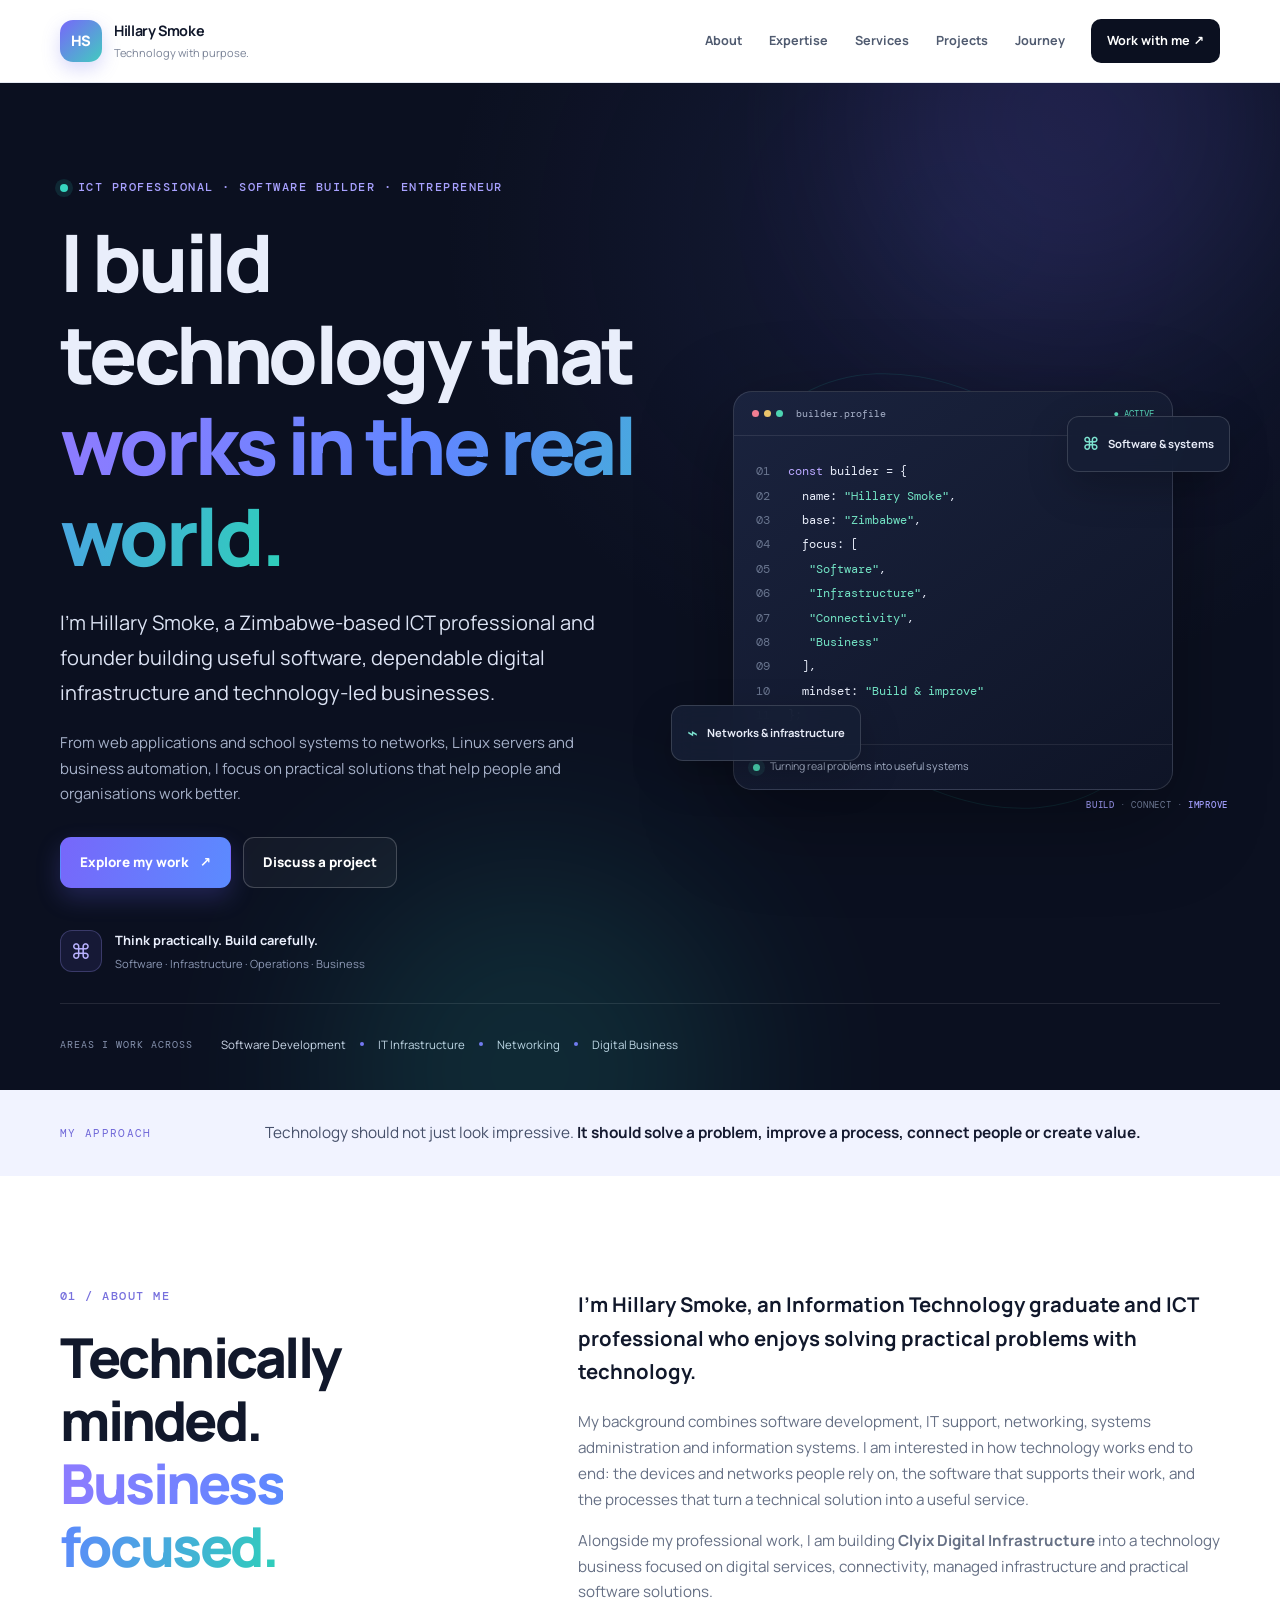
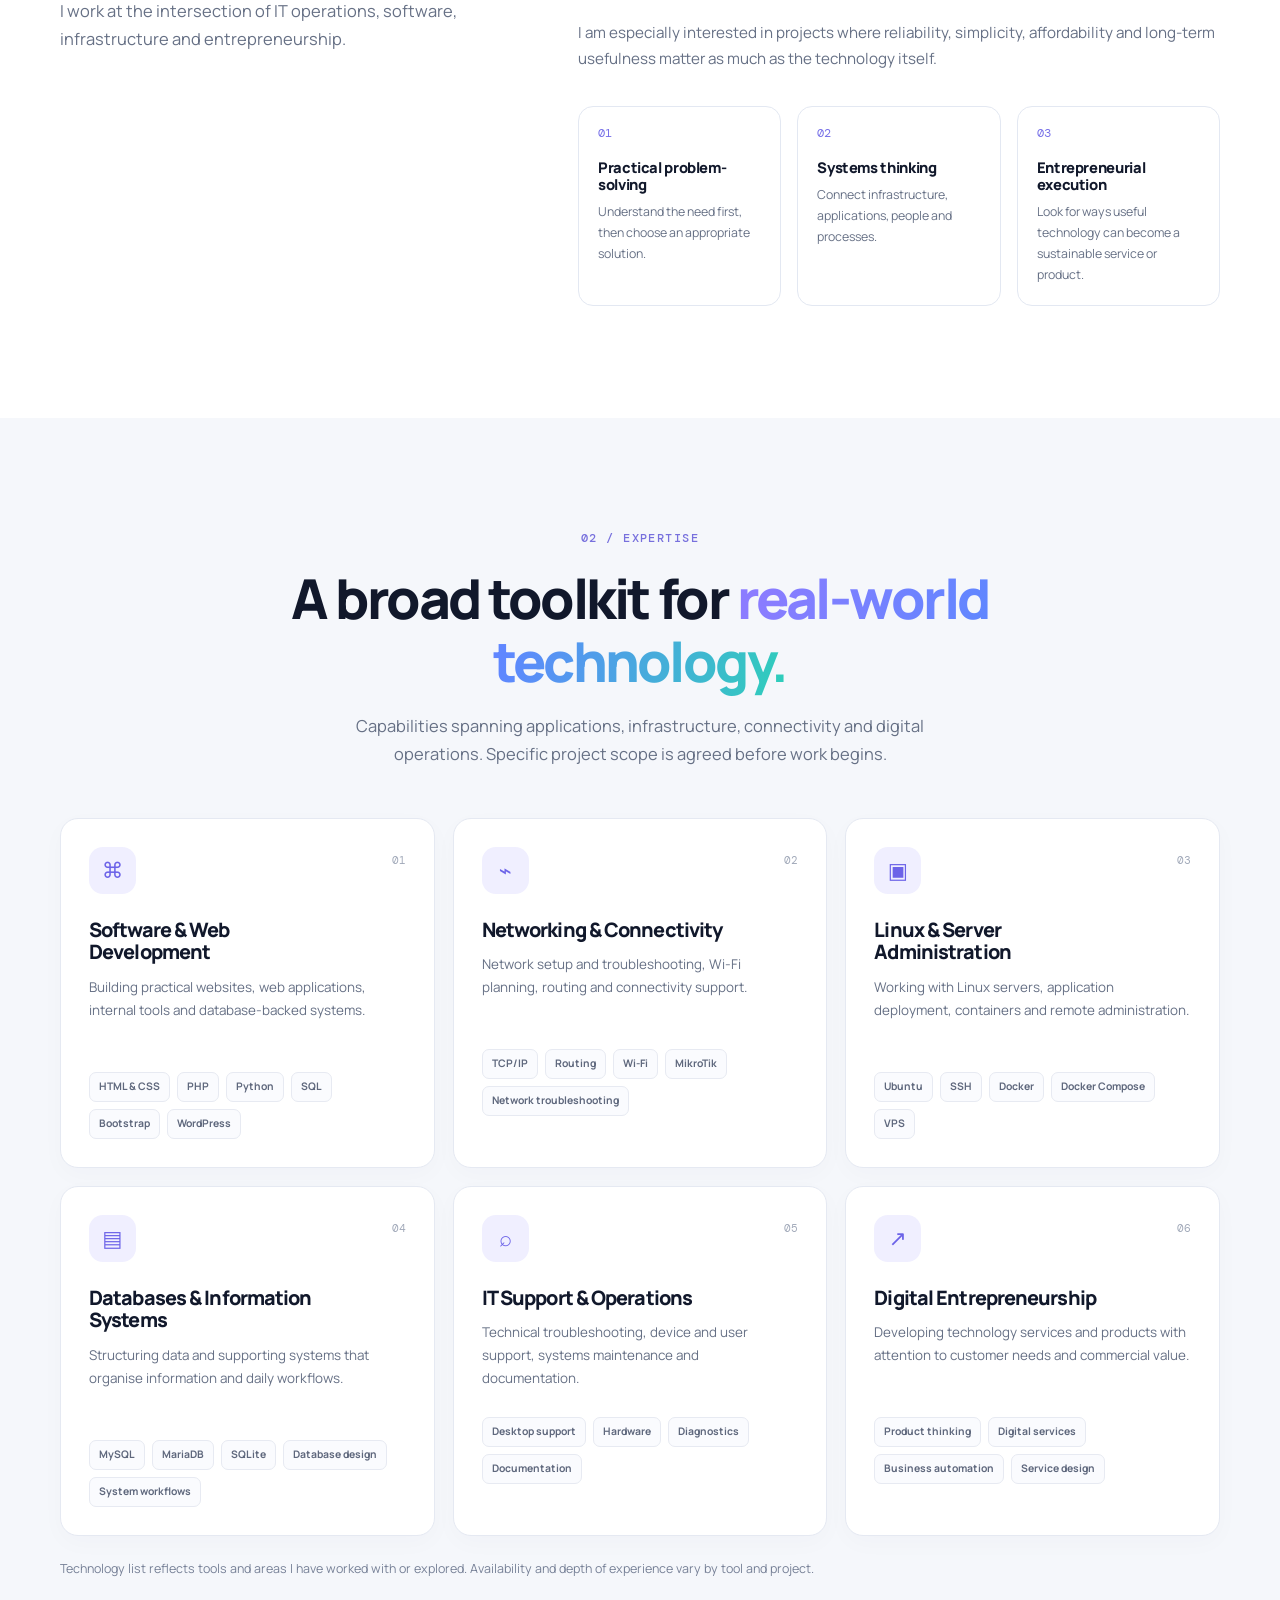
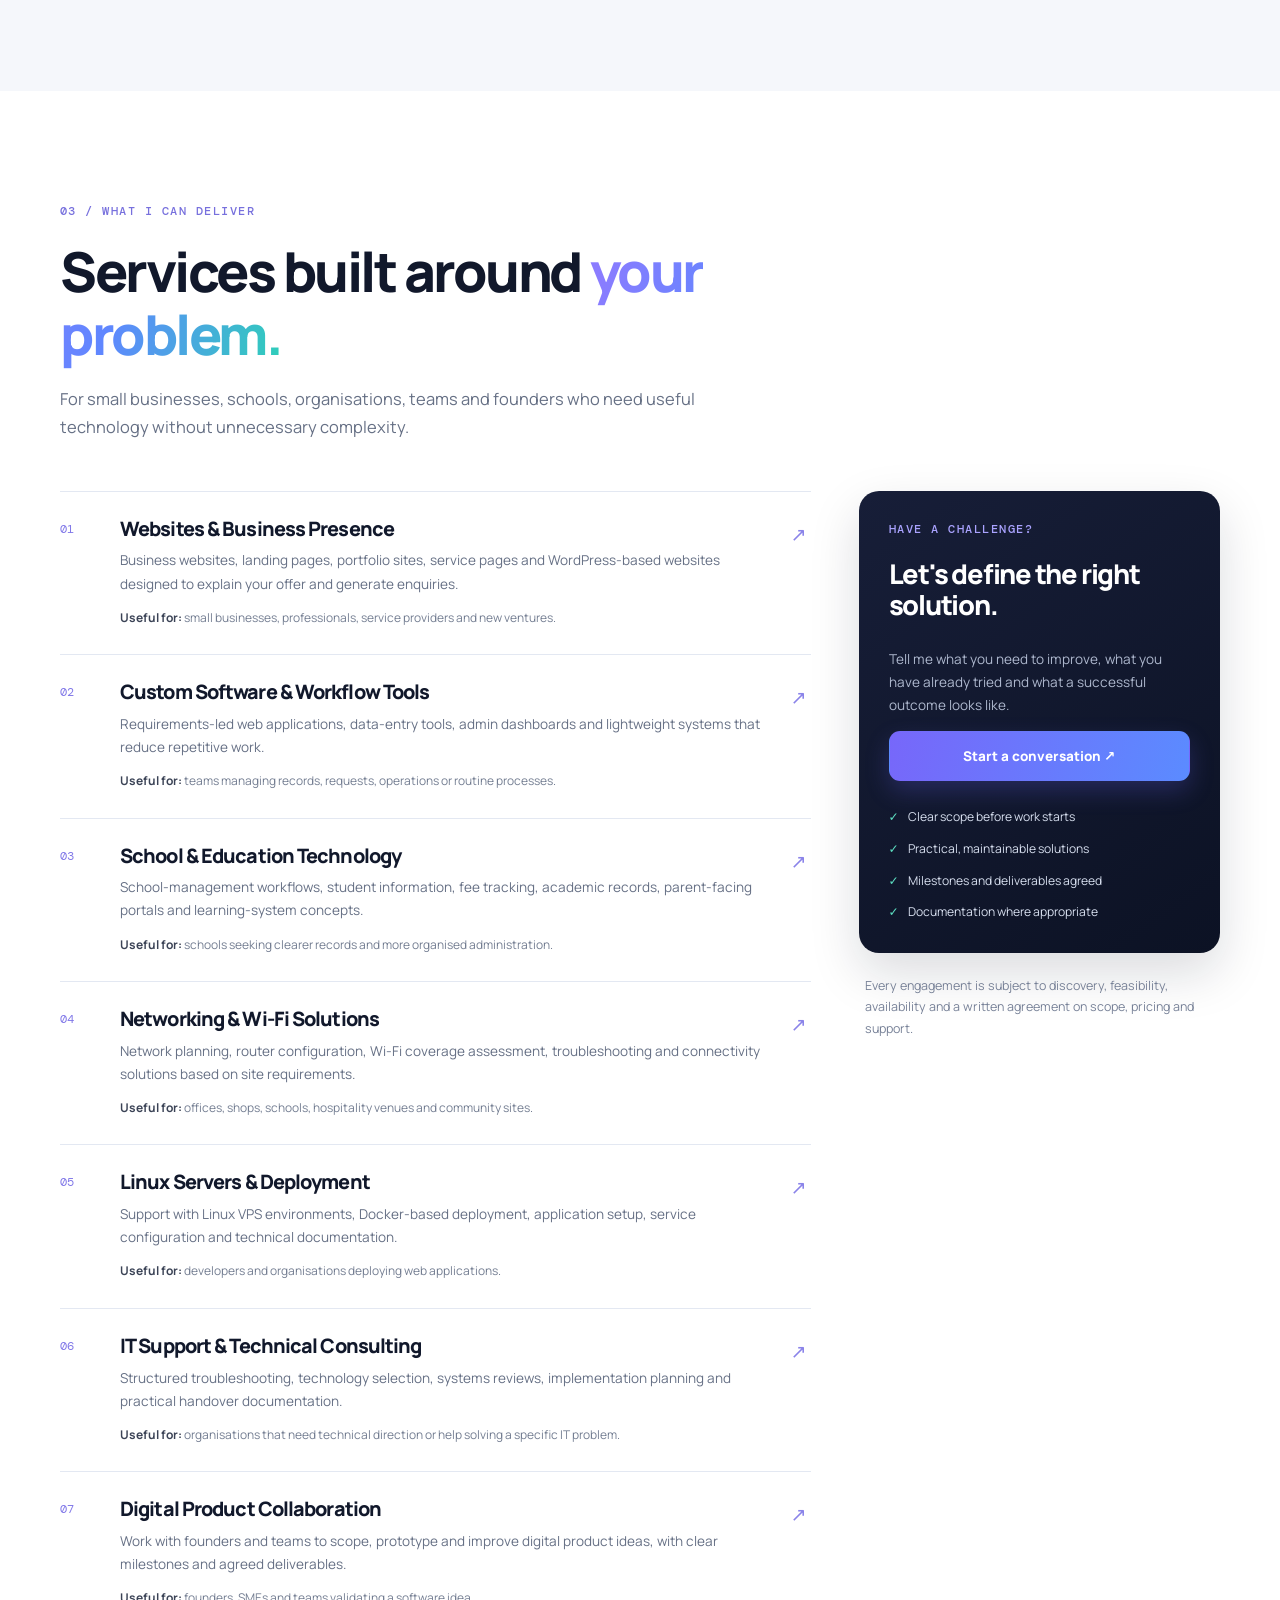
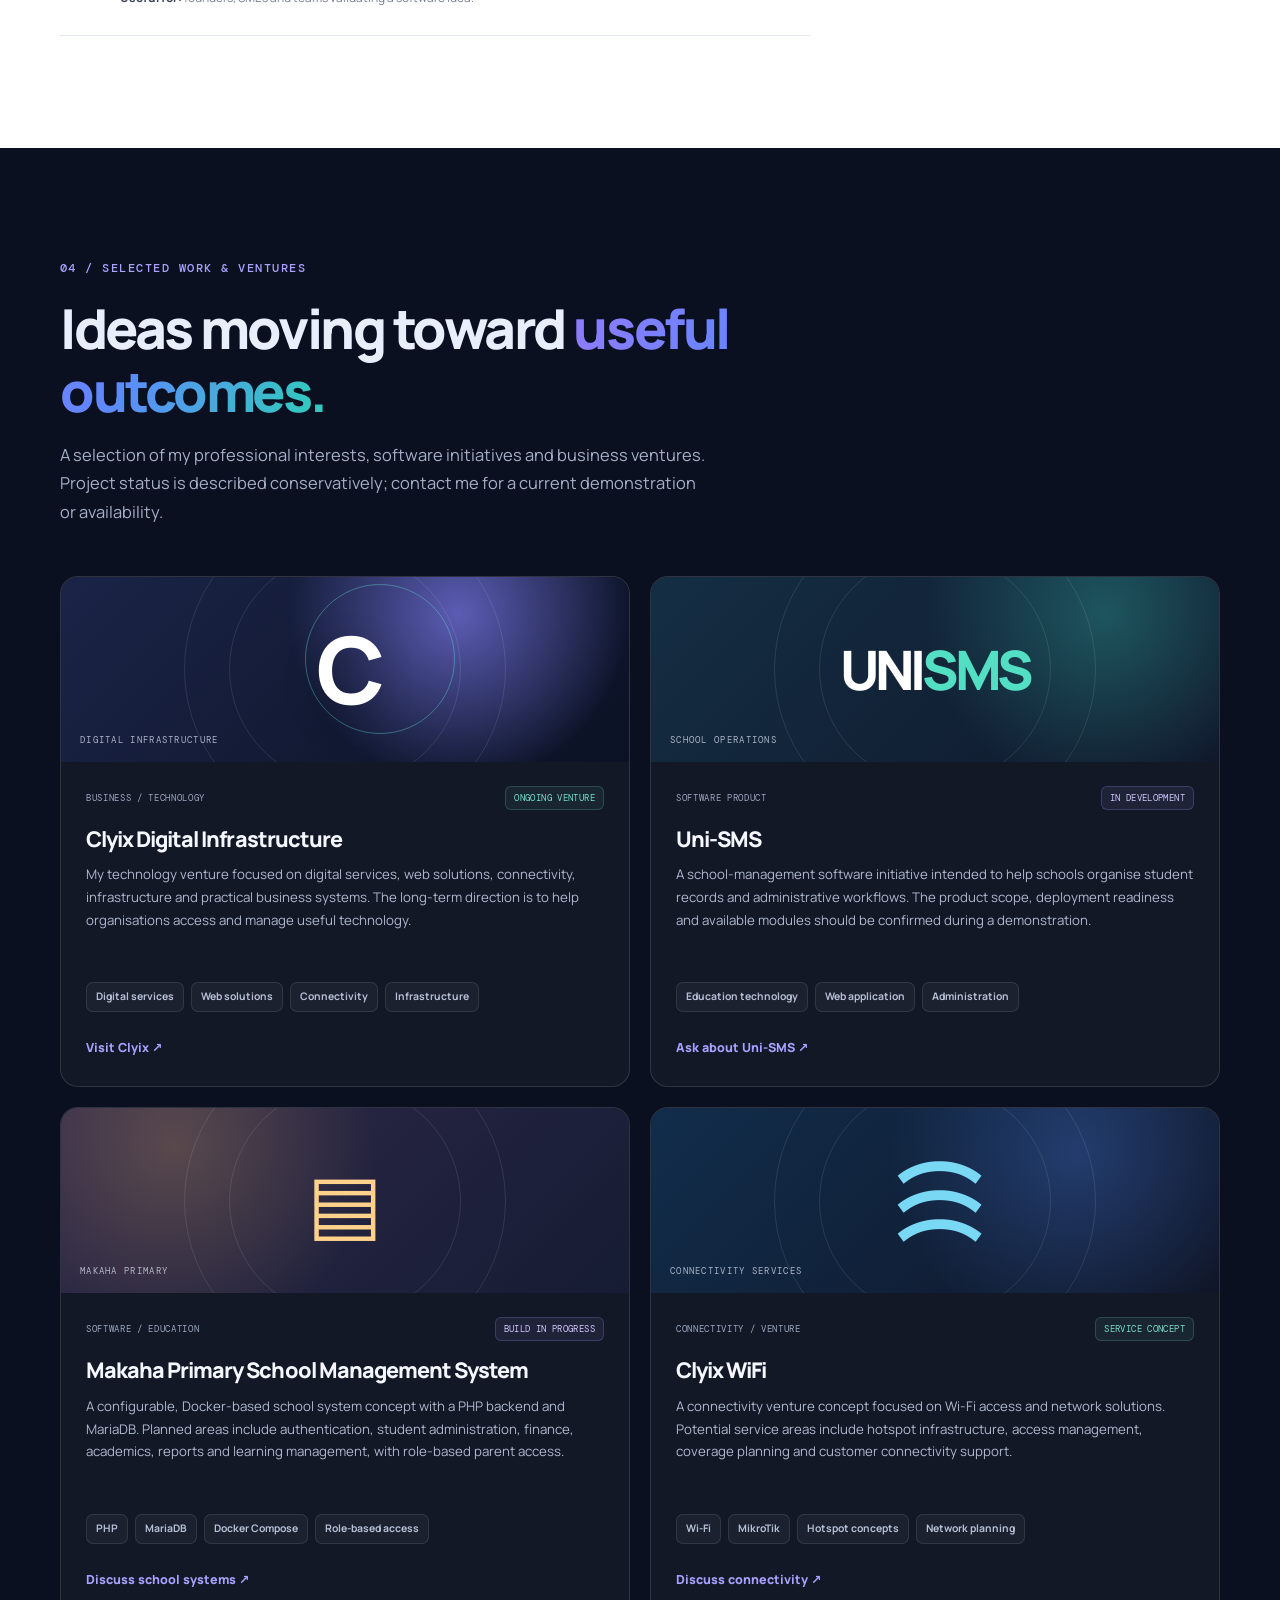
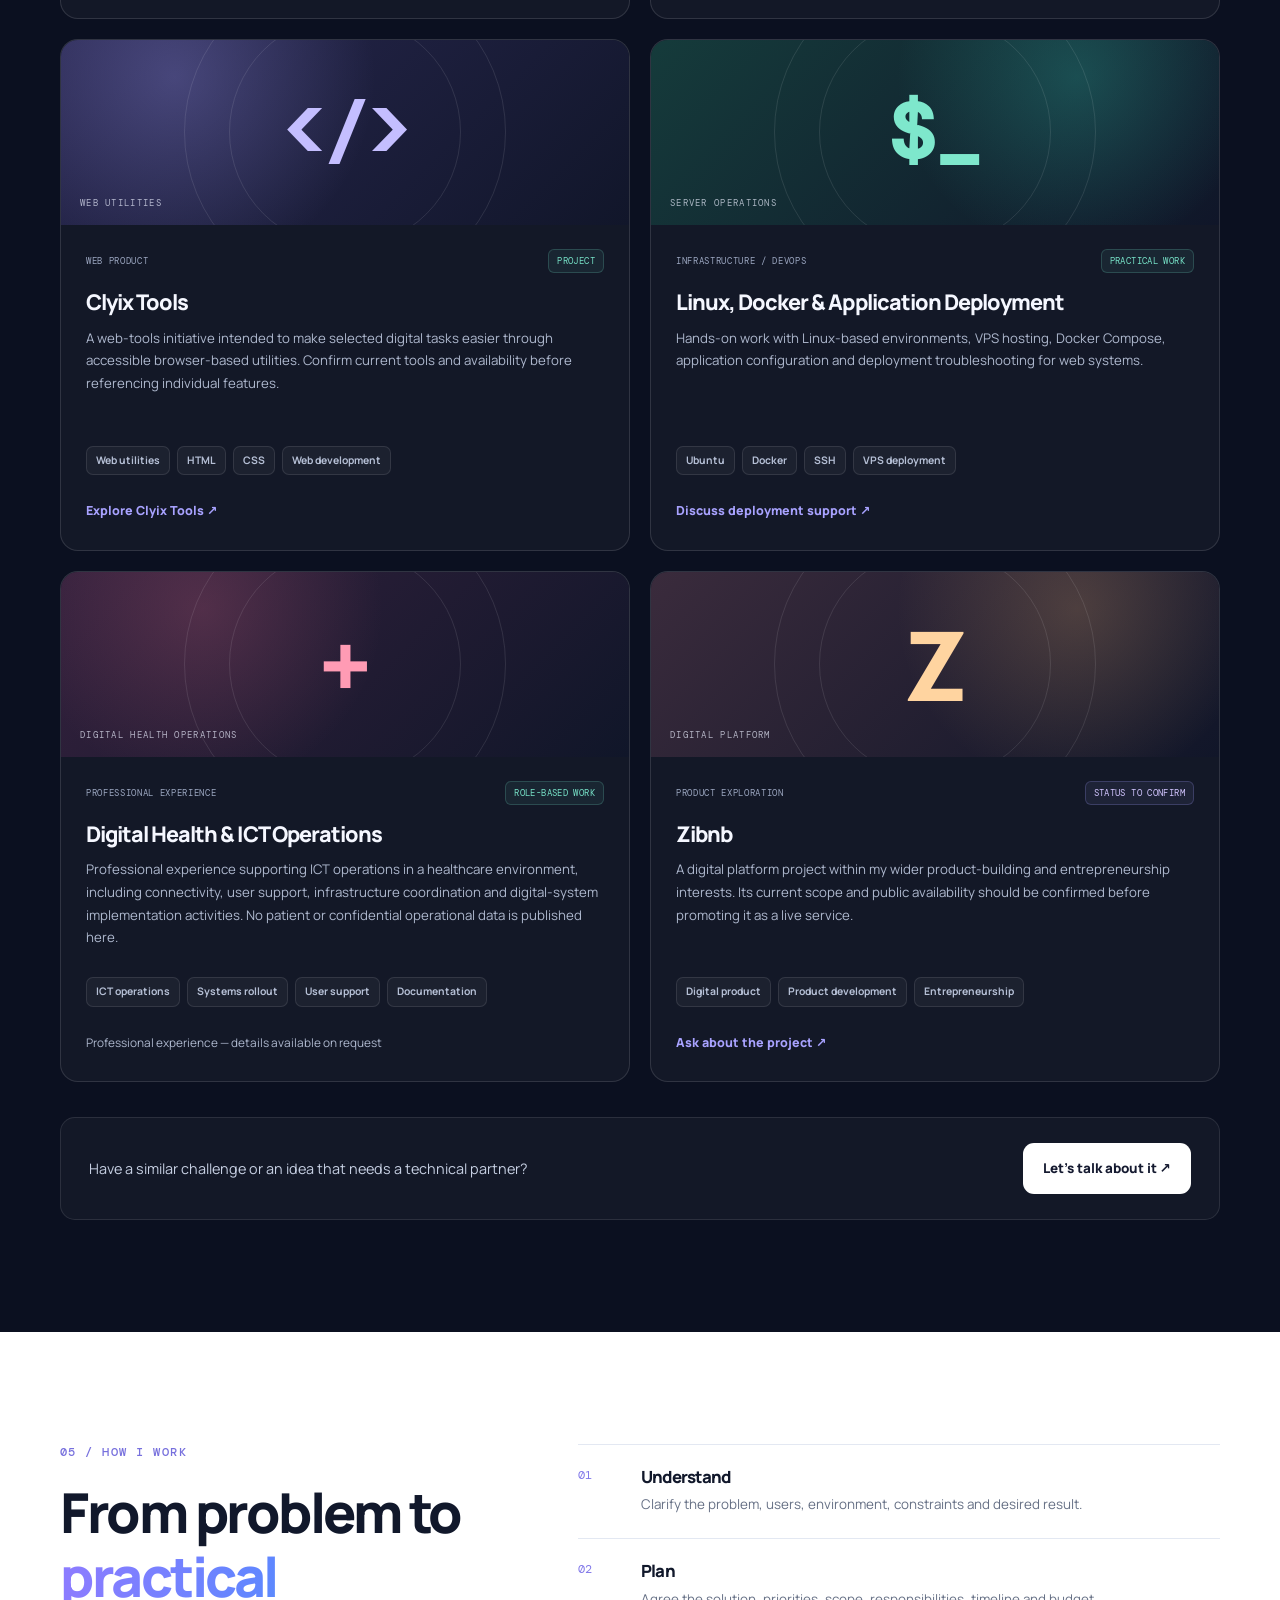
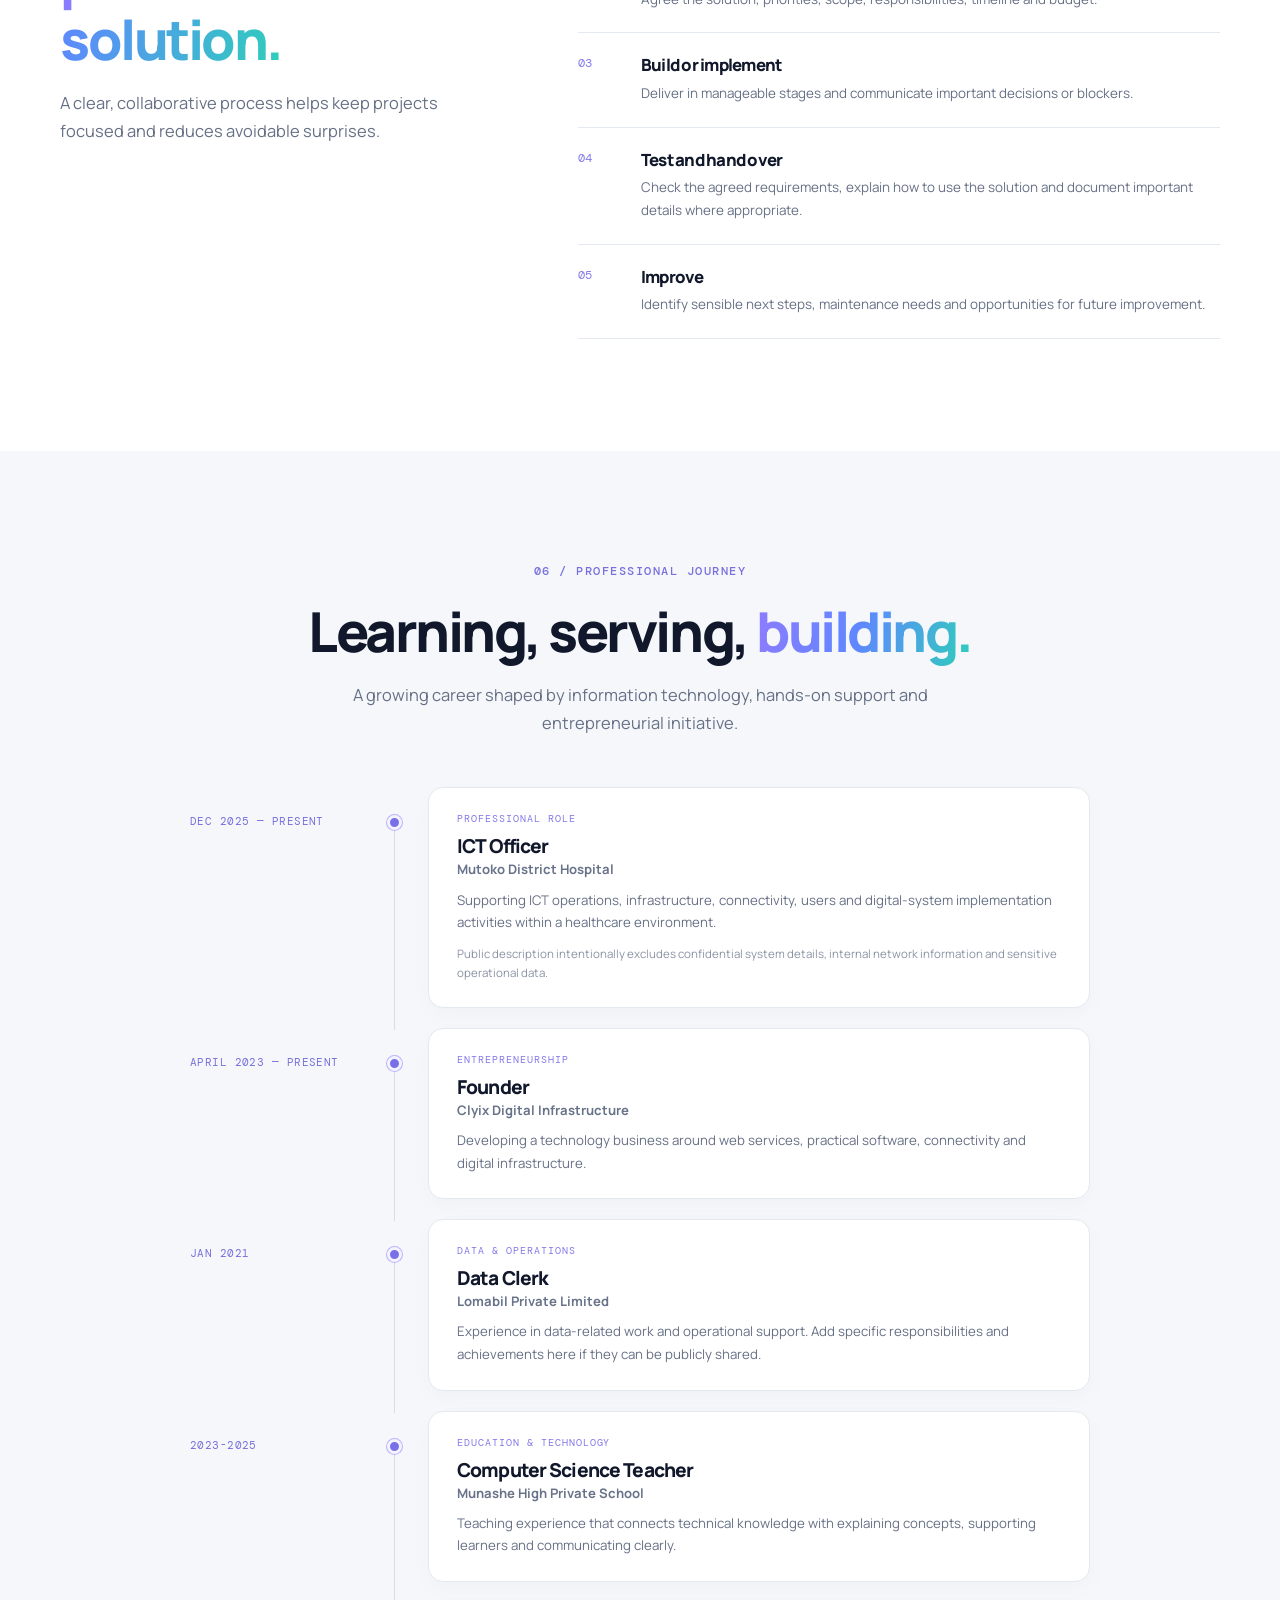
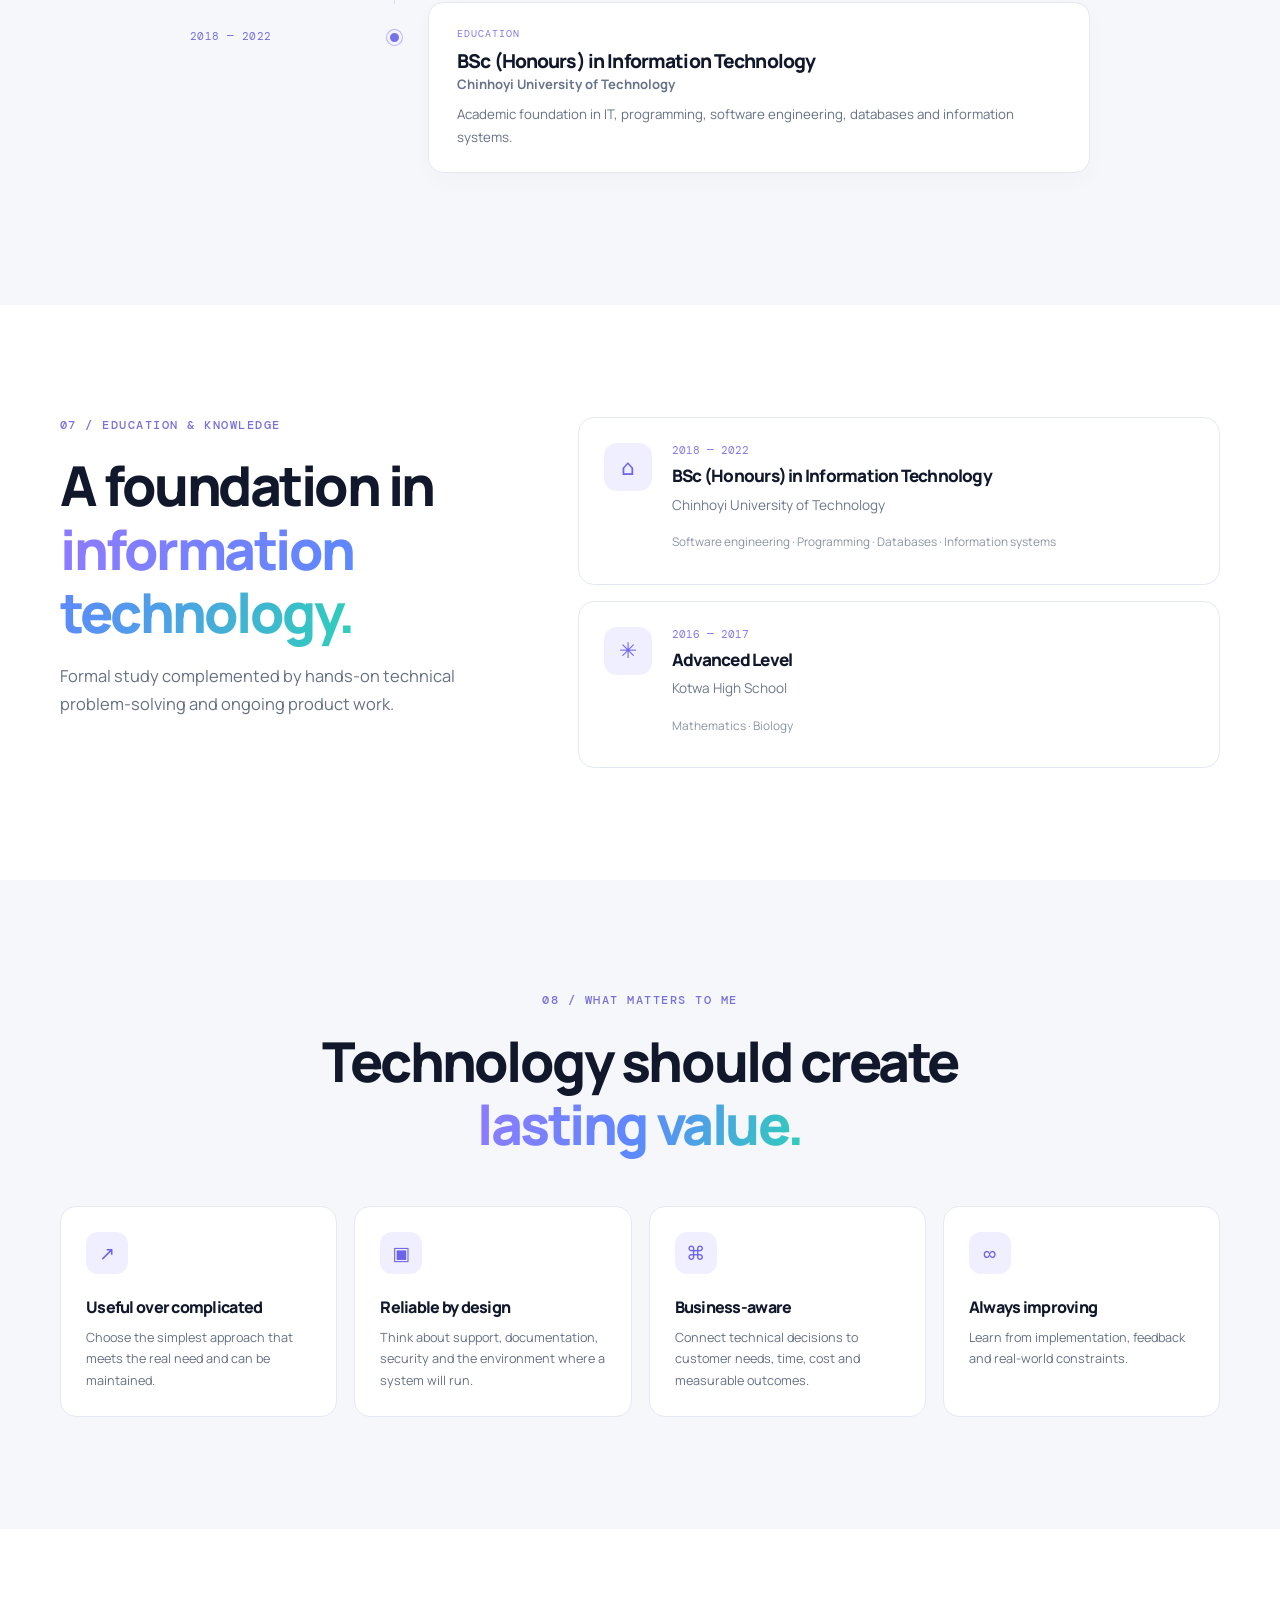
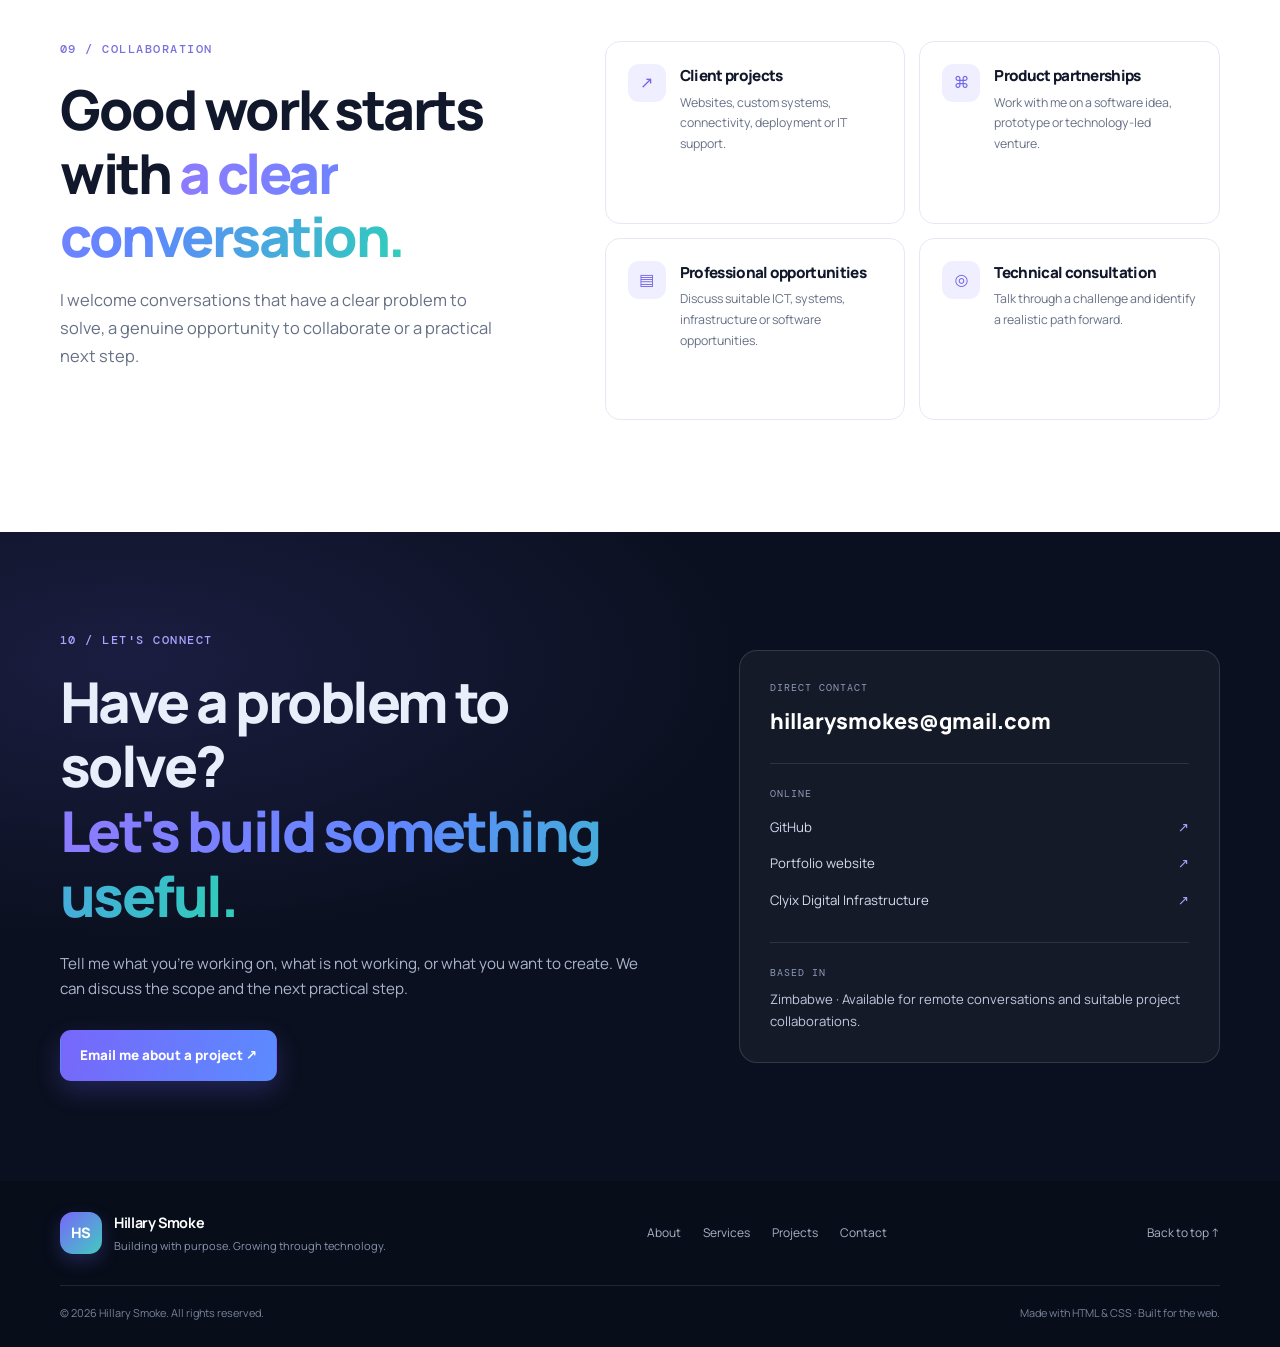
==== commit aca1eb88: "Update timeline entries in index.html" ====
--- a/index.html
+++ b/index.html
@@ -233,10 +233,10 @@
           <p class="section-intro">A growing career shaped by information technology, hands-on support and entrepreneurial initiative.</p>
         </div>
         <div class="timeline">
-          <article class="timeline-item"><div class="timeline-date">2026 — PRESENT</div><div class="timeline-marker"></div><div class="timeline-card"><span class="timeline-type">PROFESSIONAL ROLE</span><h3>ICT Officer</h3><h4>Mutoko District Hospital</h4><p>Supporting ICT operations, infrastructure, connectivity, users and digital-system implementation activities within a healthcare environment.</p><p class="timeline-note">Public description intentionally excludes confidential system details, internal network information and sensitive operational data.</p></div></article>
-          <article class="timeline-item"><div class="timeline-date">2023 — PRESENT</div><div class="timeline-marker"></div><div class="timeline-card"><span class="timeline-type">ENTREPRENEURSHIP</span><h3>Founder</h3><h4>Clyix Digital Infrastructure</h4><p>Developing a technology business around web services, practical software, connectivity and digital infrastructure.</p></div></article>
-          <article class="timeline-item"><div class="timeline-date">2023</div><div class="timeline-marker"></div><div class="timeline-card"><span class="timeline-type">DATA &amp; OPERATIONS</span><h3>Data Clerk</h3><h4>Lomabil Private Limited</h4><p>Experience in data-related work and operational support. Add specific responsibilities and achievements here if they can be publicly shared.</p></div></article>
-          <article class="timeline-item"><div class="timeline-date">EARLIER EXPERIENCE</div><div class="timeline-marker"></div><div class="timeline-card"><span class="timeline-type">EDUCATION &amp; TECHNOLOGY</span><h3>Computer Science Teacher</h3><h4>Munashe High Private School</h4><p>Teaching experience that connects technical knowledge with explaining concepts, supporting learners and communicating clearly.</p></div></article>
+          <article class="timeline-item"><div class="timeline-date">DEC 2025 — PRESENT</div><div class="timeline-marker"></div><div class="timeline-card"><span class="timeline-type">PROFESSIONAL ROLE</span><h3>ICT Officer</h3><h4>Mutoko District Hospital</h4><p>Supporting ICT operations, infrastructure, connectivity, users and digital-system implementation activities within a healthcare environment.</p><p class="timeline-note">Public description intentionally excludes confidential system details, internal network information and sensitive operational data.</p></div></article>
+          <article class="timeline-item"><div class="timeline-date">APRIL 2023 — PRESENT</div><div class="timeline-marker"></div><div class="timeline-card"><span class="timeline-type">ENTREPRENEURSHIP</span><h3>Founder</h3><h4>Clyix Digital Infrastructure</h4><p>Developing a technology business around web services, practical software, connectivity and digital infrastructure.</p></div></article>
+          <article class="timeline-item"><div class="timeline-date">JAN 2021</div><div class="timeline-marker"></div><div class="timeline-card"><span class="timeline-type">DATA &amp; OPERATIONS</span><h3>Data Clerk</h3><h4>Lomabil Private Limited</h4><p>Experience in data-related work and operational support. Add specific responsibilities and achievements here if they can be publicly shared.</p></div></article>
+          <article class="timeline-item"><div class="timeline-date">2023-2025 </div><div class="timeline-marker"></div><div class="timeline-card"><span class="timeline-type">EDUCATION &amp; TECHNOLOGY</span><h3>Computer Science Teacher</h3><h4>Munashe High Private School</h4><p>Teaching experience that connects technical knowledge with explaining concepts, supporting learners and communicating clearly.</p></div></article>
           <article class="timeline-item"><div class="timeline-date">2018 — 2022</div><div class="timeline-marker"></div><div class="timeline-card"><span class="timeline-type">EDUCATION</span><h3>BSc (Honours) in Information Technology</h3><h4>Chinhoyi University of Technology</h4><p>Academic foundation in IT, programming, software engineering, databases and information systems.</p></div></article>
         </div>
       </div>
--- a/style.css
+++ b/style.css
@@ -1,1035 +1,392 @@
+/* =========================================================
+   HILLARY SMOKE — PORTFOLIO STYLESHEET
+   Plain CSS, responsive layout, no framework required.
+   ========================================================= */
+
+@import url('https://fonts.googleapis.com/css2?family=DM+Mono:wght@400;500&family=Manrope:wght@400;500;600;700;800&display=swap');
+
 :root {
-  --bg: #050b14;
-  --bg-soft: #0b1220;
-  --panel: rgba(15, 23, 42, 0.8);
-  --panel-strong: #111827;
-  --panel-alt: #0f172a;
-  --text: #e5edf7;
-  --muted: #a4b4c9;
-  --line: rgba(148, 163, 184, 0.2);
-  --primary: #7c3aed;
-  --primary-2: #22c1ff;
-  --accent: #31d0aa;
-  --shadow: rgba(2, 6, 23, 0.7);
-}
-
-* {
-  box-sizing: border-box;
-}
-
-html {
-  scroll-behavior: smooth;
-}
-
+  --bg: #0b1020;
+  --bg-soft: #10172a;
+  --surface: #ffffff;
+  --surface-soft: #f5f7fb;
+  --ink: #11182b;
+  --muted: #667085;
+  --light-ink: #e9eefb;
+  --light-muted: #a5b0c8;
+  --line: #e3e8f2;
+  --line-dark: rgba(255,255,255,.12);
+  --accent: #7c6cff;
+  --accent-2: #37d6c0;
+  --accent-3: #a4a0ff;
+  --radius: 22px;
+  --shadow: 0 18px 55px rgba(22, 32, 60, .09);
+  --container: 1160px;
+}
+
+* { box-sizing: border-box; }
+html { scroll-behavior: smooth; scroll-padding-top: 92px; }
 body {
   margin: 0;
-  font-family: "Segoe UI", Tahoma, Geneva, Verdana, sans-serif;
-  background:
-    radial-gradient(circle at top, rgba(124, 58, 237, 0.25), transparent 28%),
-    linear-gradient(180deg, var(--bg) 0%, #0a1220 100%);
-  color: var(--text);
-  line-height: 1.6;
-}
-
-a {
-  color: inherit;
-  text-decoration: none;
-}
-
-img {
-  display: block;
-  max-width: 100%;
-}
-
-button,
-input,
-textarea,
-select {
-  font: inherit;
-}
-
-.container {
-  width: min(1180px, calc(100% - 2rem));
-  margin: 0 auto;
-}
-
-.site-header {
-  position: sticky;
-  top: 0;
-  z-index: 20;
-  backdrop-filter: blur(18px);
-  background: rgba(5, 11, 20, 0.72);
-  border-bottom: 1px solid var(--line);
-}
-
-.nav-wrap {
-  display: flex;
-  align-items: center;
-  justify-content: space-between;
-  min-height: 80px;
-  gap: 1rem;
-}
-
-.logo {
-  display: inline-flex;
-  align-items: center;
-  gap: 0.7rem;
-  font-size: 1.2rem;
-  font-weight: 700;
-  letter-spacing: 0.04em;
-}
-
-.logo-icon {
-  display: inline-flex;
-  align-items: center;
-  justify-content: center;
-  width: 2.5rem;
-  height: 2.5rem;
-  border-radius: 0.75rem;
-  background: linear-gradient(135deg, var(--primary), var(--primary-2));
-  color: white;
-  font-size: 0.8rem;
-  font-weight: 800;
-  box-shadow: 0 12px 26px rgba(124, 58, 237, 0.35);
-}
-
-.accent {
-  color: var(--accent);
-}
-
-.nav-links {
-  display: flex;
-  align-items: center;
-  gap: 1.1rem;
-}
-
-.nav-links a {
-  color: var(--muted);
-  font-size: 0.96rem;
-  transition: color 0.2s ease;
-}
-
-.nav-links a:hover,
-.nav-links a:focus-visible {
-  color: var(--text);
-}
-
-.nav-cta {
-  display: inline-flex;
-  align-items: center;
-  gap: 0.4rem;
-  padding: 0.72rem 1rem;
-  border-radius: 999px;
-  border: 1px solid rgba(124, 58, 237, 0.3);
-  background: rgba(124, 58, 237, 0.12);
-  color: var(--text) !important;
-}
-
-.menu-toggle {
-  display: none;
-  width: 2.9rem;
-  height: 2.9rem;
-  border: 1px solid var(--line);
-  border-radius: 0.8rem;
-  background: rgba(15, 23, 42, 0.7);
-  padding: 0.7rem 0.7rem;
-  cursor: pointer;
-}
-
-.menu-toggle span {
-  display: block;
-  width: 100%;
-  height: 2px;
-  border-radius: 2px;
-  background: var(--text);
-  margin: 0.25rem 0;
-}
-
-main {
-  overflow: hidden;
-}
-
-.hero {
-  display: grid;
-  grid-template-columns: 1.1fr 0.9fr;
-  align-items: center;
-  gap: 3rem;
-  padding: 4.5rem 0 3.5rem;
-}
-
-.hero-copy {
-  max-width: 620px;
-}
-
-.status-pill {
-  display: inline-flex;
-  align-items: center;
-  gap: 0.6rem;
-  padding: 0.6rem 1rem;
-  border-radius: 999px;
-  background: rgba(31, 41, 55, 0.8);
-  border: 1px solid rgba(148, 163, 184, 0.2);
-  color: var(--text);
-  font-size: 0.82rem;
-  letter-spacing: 0.04em;
-}
-
-.status-dot {
-  width: 0.6rem;
-  height: 0.6rem;
-  border-radius: 50%;
-  background: var(--accent);
-  box-shadow: 0 0 10px rgba(49, 208, 170, 0.8);
-}
-
-.eyebrow {
-  margin: 1.5rem 0 0.8rem;
-  font-size: 0.78rem;
-  letter-spacing: 0.28em;
-  text-transform: uppercase;
-  color: var(--muted);
-}
-
-.hero h1,
-.section-heading h2,
-.contact-box h2 {
-  margin: 0;
-  line-height: 1.08;
-  letter-spacing: -0.04em;
-}
-
-.hero h1 {
-  font-size: clamp(2.7rem, 5vw, 5rem);
-  max-width: 620px;
-}
-
-.gradient-text {
-  background: linear-gradient(90deg, var(--primary-2), #9f7aea 35%, #e86cfb 100%);
-  -webkit-background-clip: text;
-  background-clip: text;
-  color: transparent;
-}
-
-.hero-description,
-.section-description,
-.about-copy p,
-.expertise-card p,
-.project-info p,
-.timeline-content p,
-.contact-description,
-.project-note {
-  color: var(--muted);
-}
-
-.hero-description {
-  margin-top: 1.4rem;
-  font-size: 1.08rem;
-  max-width: 560px;
-}
-
-.hero-actions {
-  display: flex;
-  flex-wrap: wrap;
-  gap: 1rem;
-  margin-top: 2rem;
-}
-
-.button {
-  display: inline-flex;
-  align-items: center;
-  justify-content: center;
-  gap: 0.4rem;
-  min-height: 3.3rem;
-  border-radius: 999px;
-  padding: 0.8rem 1.5rem;
-  border: 1px solid transparent;
-  transition: transform 0.2s ease, box-shadow 0.2s ease;
-}
-
-.button:hover,
-.button:focus-visible {
-  transform: translateY(-2px);
-}
-
-.button-primary {
-  background: linear-gradient(135deg, var(--primary), #8b5cf6);
-  color: white;
-  box-shadow: 0 18px 35px rgba(124, 58, 237, 0.28);
-}
-
-.button-secondary {
-  background: rgba(15, 23, 42, 0.9);
-  border-color: var(--line);
-  color: var(--text);
-}
-
-.social-links {
-  display: inline-flex;
-  align-items: center;
-  gap: 0.75rem;
-  margin-top: 2rem;
-  color: var(--muted);
-}
-
-.social-links a {
-  color: var(--text);
-}
-
-.separator {
-  width: 1px;
-  height: 1.1rem;
-  background: var(--line);
-}
-
-.hero-visual {
-  position: relative;
-  min-height: 520px;
-  display: flex;
-  align-items: center;
-  justify-content: center;
-}
-
-.code-card {
-  position: relative;
-  width: min(100%, 480px);
-  background: linear-gradient(180deg, rgba(15, 23, 42, 0.9), rgba(15, 23, 42, 0.7));
-  border: 1px solid rgba(148, 163, 184, 0.18);
-  border-radius: 1.4rem;
-  box-shadow: 0 30px 60px rgba(2, 6, 23, 0.7);
-  overflow: hidden;
-}
-
-.code-header,
-.code-footer {
-  display: flex;
-  align-items: center;
-  justify-content: space-between;
-  gap: 1rem;
-  padding: 1rem 1.2rem;
-  border-bottom: 1px solid var(--line);
-}
-
-.code-footer {
-  justify-content: flex-start;
-  border-top: 1px solid var(--line);
-  border-bottom: none;
-  background: rgba(10, 16, 28, 0.8);
-}
-
-.window-dots {
-  display: flex;
-  gap: 0.5rem;
-}
-
-.window-dots span {
-  width: 0.7rem;
-  height: 0.7rem;
-  border-radius: 50%;
-  display: block;
-  background: rgba(255, 255, 255, 0.35);
-}
-
-.window-dots span:nth-child(1) { background: #ff5f57; }
-.window-dots span:nth-child(2) { background: #febc2e; }
-.window-dots span:nth-child(3) { background: #28c840; }
-
-.code-label {
-  font-size: 0.68rem;
-  letter-spacing: 0.18em;
-  color: var(--muted);
-}
-
-.code-body {
-  padding: 1.2rem 1.4rem 1.5rem;
-  font-family: "SFMono-Regular", Consolas, "Liberation Mono", Menlo, monospace;
-  font-size: 0.94rem;
-  line-height: 1.8;
-  color: #d8e7ff;
-}
-
-.code-body p {
-  margin: 0;
-}
-
-.indent { padding-left: 1.1rem; }
-.indent-more { padding-left: 2.2rem; }
-.purple { color: #c084fc; }
-.green { color: #86efac; }
-
-.footer-symbol {
-  display: inline-flex;
-  align-items: center;
-  justify-content: center;
-  width: 2.3rem;
-  height: 2.3rem;
-  border-radius: 0.7rem;
-  background: rgba(124, 58, 237, 0.14);
-  color: #d8b4fe;
-  font-size: 1.2rem;
-}
-
-.code-footer strong {
-  display: block;
-  font-size: 0.95rem;
-}
-
-.code-footer p {
-  margin: 0.15rem 0 0;
-  color: var(--muted);
-  font-size: 0.83rem;
-}
-
-.floating-card {
-  position: absolute;
-  display: flex;
-  align-items: center;
-  gap: 0.8rem;
-  padding: 0.8rem 1rem;
-  background: rgba(15, 23, 42, 0.9);
-  border: 1px solid rgba(148, 163, 184, 0.2);
-  border-radius: 1rem;
-  box-shadow: 0 22px 50px rgba(2, 6, 23, 0.5);
-}
-
-.floating-card strong {
-  display: block;
-  font-size: 0.9rem;
-}
-
-.floating-card small {
-  color: var(--muted);
-}
-
-.floating-top {
-  top: 3rem;
-  right: 0;
-}
-
-.floating-bottom {
-  left: 0;
-  bottom: 2rem;
-}
-
-.floating-icon {
-  display: inline-flex;
-  align-items: center;
-  justify-content: center;
-  width: 2.4rem;
-  height: 2.4rem;
-  border-radius: 0.8rem;
-  background: rgba(124, 58, 237, 0.14);
-  color: #ddd6fe;
-  font-weight: 700;
-}
-
-.green-icon {
-  background: rgba(49, 208, 170, 0.12);
-  color: #a7f3d0;
-}
-
-.focus-strip {
-  background: rgba(9, 17, 28, 0.9);
-  border-top: 1px solid var(--line);
-  border-bottom: 1px solid var(--line);
-}
-
-.focus-content {
-  display: grid;
-  grid-template-columns: repeat(5, minmax(0, 1fr));
-  gap: 1rem;
-  padding: 1.3rem 0;
-  align-items: center;
-  text-align: center;
-  color: var(--muted);
-}
-
-.focus-label {
-  font-size: 0.72rem;
-  letter-spacing: 0.18em;
-  text-transform: uppercase;
-  color: var(--text);
-}
-
-.section {
-  padding: 5.5rem 0;
-}
-
-.section-dark {
-  background: rgba(9, 17, 28, 0.9);
-  border-top: 1px solid var(--line);
-  border-bottom: 1px solid var(--line);
-}
-
-.section-heading {
-  margin-bottom: 2.4rem;
-}
-
-.section-heading h2,
-.contact-box h2 {
-  font-size: clamp(2.1rem, 3vw, 3.2rem);
-}
-
-.muted {
-  color: var(--muted);
-}
-
-.about-grid {
-  display: grid;
-  grid-template-columns: 1.15fr 0.85fr;
-  gap: 2rem;
-  align-items: start;
-}
-
-.about-copy {
-  font-size: 1.08rem;
-}
-
-.about-copy p {
-  margin: 0 0 1.25rem;
-}
-
-.text-link {
-  display: inline-block;
-  margin-top: 0.4rem;
-  font-weight: 600;
-  color: #d6cafe;
-}
-
-.about-details {
-  display: grid;
-  gap: 1.1rem;
-}
-
-.detail-card {
-  display: grid;
-  grid-template-columns: auto 1fr;
-  gap: 1rem;
-  padding: 1.2rem 1.2rem;
-  border: 1px solid var(--line);
-  border-radius: 1.1rem;
-  background: rgba(15, 23, 42, 0.65);
-}
-
-.detail-number {
-  display: inline-flex;
-  align-items: center;
-  justify-content: center;
-  width: 2.6rem;
-  height: 2.6rem;
-  border-radius: 0.8rem;
-  background: rgba(124, 58, 237, 0.16);
-  color: #ddd6fe;
-  font-weight: 700;
-}
-
-.detail-card h3,
-.expertise-card h3,
-.project-info h3,
-.timeline-content h3,
-.timeline-content h4 {
-  margin: 0;
-}
-
-.detail-card p {
-  margin: 0.3rem 0 0;
-  color: var(--muted);
-}
-
-.expertise-grid,
-.projects-grid {
-  display: grid;
-  grid-template-columns: repeat(4, minmax(0, 1fr));
-  gap: 1.2rem;
-}
-
-.expertise-card,
-.project-card {
-  background: rgba(15, 23, 42, 0.7);
-  border: 1px solid var(--line);
-  border-radius: 1.2rem;
-  padding: 1.2rem;
-  box-shadow: 0 10px 25px rgba(2, 6, 23, 0.18);
-}
-
-.expertise-icon {
-  display: inline-flex;
-  align-items: center;
-  justify-content: center;
-  width: 3rem;
-  height: 3rem;
-  border-radius: 0.8rem;
-  background: rgba(124, 58, 237, 0.18);
-  color: #ddd6fe;
-  font-size: 1.2rem;
-  font-weight: 700;
-}
-
-.card-number {
-  display: block;
-  margin-top: 1rem;
-  color: var(--muted);
-  font-size: 0.8rem;
-}
-
-.expertise-card h3 {
-  margin-top: 0.7rem;
-  font-size: 1.25rem;
-}
-
-.expertise-card p {
-  margin: 0.8rem 0 1rem;
-}
-
-.tags {
-  display: flex;
-  flex-wrap: wrap;
-  gap: 0.5rem;
-}
-
-.tags span {
-  display: inline-block;
-  padding: 0.45rem 0.7rem;
-  border-radius: 999px;
-  background: rgba(124, 58, 237, 0.12);
-  border: 1px solid rgba(124, 58, 237, 0.18);
-  color: #ddd6fe;
-  font-size: 0.7rem;
-  letter-spacing: 0.04em;
-}
-
-.heading-row {
-  display: flex;
-  align-items: end;
-  justify-content: space-between;
-  gap: 1rem;
-}
-
-.projects-grid {
-  grid-template-columns: repeat(3, minmax(0, 1fr));
-}
-
-.project-card {
-  padding: 0;
-  overflow: hidden;
-}
-
-.project-featured {
-  grid-column: span 3;
-}
-
-.project-top,
-.project-info,
-.project-bottom {
-  padding-left: 1.2rem;
-  padding-right: 1.2rem;
-}
-
-.project-top {
-  display: flex;
-  align-items: center;
-  justify-content: space-between;
-  padding-top: 1rem;
-  padding-bottom: 0.8rem;
-  color: var(--muted);
-  font-size: 0.72rem;
-  letter-spacing: 0.18em;
-  text-transform: uppercase;
-}
-
-.project-arrow {
-  color: var(--text);
-  font-size: 1.2rem;
-}
-
-.project-art {
-  position: relative;
-  height: 210px;
-  background: linear-gradient(135deg, rgba(124, 58, 237, 0.18), rgba(34, 193, 255, 0.08));
-  border-top: 1px solid var(--line);
-  border-bottom: 1px solid var(--line);
-  overflow: hidden;
-}
-
-.clyix-art,
-.zibnb-art,
-.tools-art {
-  display: flex;
-  align-items: center;
-  justify-content: center;
-}
-
-.brand-art {
-  position: relative;
-  z-index: 2;
-  text-align: center;
-}
-
-.brand-mark {
-  display: inline-flex;
-  align-items: center;
-  justify-content: center;
-  width: 4.2rem;
-  height: 4.2rem;
-  border-radius: 1.3rem;
-  background: rgba(124, 58, 237, 0.14);
-  color: #ddd6fe;
-  font-size: 2rem;
-  font-weight: 700;
-}
-
-.brand-art h3 {
-  margin: 0.7rem 0 0.2rem;
-  font-size: 2rem;
-  letter-spacing: 0.12em;
-}
-
-.brand-art p {
-  margin: 0;
-  color: var(--muted);
-}
-
-.art-orbit {
-  position: absolute;
-  border: 1px solid rgba(255,255,255,0.15);
-  border-radius: 50%;
-}
-
-.orbit-one {
-  width: 170px;
-  height: 170px;
-}
-
-.orbit-two {
-  width: 220px;
-  height: 220px;
-}
-
-.tool-shape {
-  position: absolute;
-  display: flex;
-  align-items: center;
-  justify-content: center;
-  width: 4rem;
-  height: 4rem;
-  border-radius: 1rem;
-  background: rgba(15, 23, 42, 0.72);
-  border: 1px solid rgba(148, 163, 184, 0.18);
-  color: #d8b4fe;
-  font-size: 1.3rem;
-  font-weight: 700;
-}
-
-.tool-one { transform: translate(-5rem, -2rem); }
-.tool-two { transform: translate(3.2rem, 2rem); }
-.tool-three { transform: translate(0, -3.6rem); }
-
-.platform-window {
-  width: min(78%, 320px);
-  border: 1px solid rgba(148, 163, 184, 0.2);
-  border-radius: 1.1rem;
-  background: rgba(8, 13, 23, 0.8);
-  padding: 1rem;
-}
-
-.platform-dots {
-  display: flex;
-  gap: 0.4rem;
-  margin-bottom: 1rem;
-}
-
-.platform-dots span {
-  display: block;
-  width: 0.62rem;
-  height: 0.62rem;
-  border-radius: 50%;
-  background: rgba(255,255,255,0.32);
-}
-
-.platform-line {
-  height: 0.5rem;
-  border-radius: 999px;
-  background: linear-gradient(90deg, rgba(124,58,237,0.8), rgba(34,193,255,0.8));
-  margin-bottom: 0.7rem;
-}
-
-.short-line {
-  width: 62%;
-}
-
-.platform-blocks {
-  display: grid;
-  grid-template-columns: repeat(3, 1fr);
-  gap: 0.7rem;
-  margin-top: 1rem;
-}
-
-.platform-blocks span {
-  display: block;
-  height: 3.4rem;
-  border-radius: 0.7rem;
-  background: linear-gradient(135deg, rgba(124,58,237,0.25), rgba(49,208,170,0.25));
-}
-
-.project-info {
-  padding-top: 1.1rem;
-  padding-bottom: 1.1rem;
-}
-
-.project-info p {
-  margin: 0.7rem 0 1rem;
-}
-
-.project-bottom {
-  display: flex;
-  align-items: center;
-  justify-content: space-between;
-  gap: 1rem;
-  padding-bottom: 1.1rem;
-}
-
-.project-bottom a {
-  color: #d6cafe;
-  font-weight: 600;
-}
-
-.project-note {
-  margin-top: 1.2rem;
-  font-size: 0.95rem;
-}
-
-.timeline {
-  display: grid;
-  gap: 1.1rem;
-}
-
-.timeline-item {
-  display: grid;
-  grid-template-columns: 220px 1fr;
-  gap: 1.5rem;
-  padding: 1rem 0;
-  border-top: 1px solid var(--line);
-}
-
-.timeline-date {
-  font-size: 0.8rem;
-  letter-spacing: 0.12em;
-  text-transform: uppercase;
-  color: var(--muted);
-  padding-top: 0.4rem;
-}
-
-.timeline-content {
-  padding: 1.2rem 1.3rem;
-  border: 1px solid var(--line);
-  border-radius: 1rem;
-  background: rgba(15, 23, 42, 0.7);
-}
-
-.timeline-label {
-  display: inline-block;
-  margin-bottom: 0.7rem;
-  font-size: 0.7rem;
-  letter-spacing: 0.18em;
-  text-transform: uppercase;
-  color: #d8b4fe;
-}
-
-.timeline-content h3 {
-  font-size: 1.45rem;
-}
-
-.timeline-content h4 {
-  margin-top: 0.2rem;
-  color: var(--muted);
-  font-weight: 600;
-}
-
-.timeline-content p {
-  margin: 0.8rem 0 0;
-}
-
-.contact-section {
-  padding: 5.5rem 0 6rem;
-}
-
-.contact-box {
-  position: relative;
-  padding: 2.5rem 2rem;
-  text-align: center;
-  border: 1px solid var(--line);
-  border-radius: 1.5rem;
-  background: linear-gradient(135deg, rgba(15, 23, 42, 0.9), rgba(9, 17, 28, 0.95));
-  box-shadow: 0 22px 40px rgba(2, 6, 23, 0.45);
-}
-
-.contact-orbit {
-  position: absolute;
-  inset: 15% auto auto 50%;
-  transform: translateX(-50%);
-  width: min(85%, 500px);
-  height: 220px;
-  border: 1px solid rgba(148, 163, 184, 0.14);
-  border-radius: 50%;
-  pointer-events: none;
-}
-
-.contact-description {
-  max-width: 640px;
-  margin: 1rem auto 1.8rem;
-}
-
-.contact-email {
-  margin: 1rem 0 0;
-  color: var(--muted);
-}
-
-.site-footer {
-  border-top: 1px solid var(--line);
-  background: rgba(5, 11, 20, 0.9);
-}
-
-.footer-content {
-  display: grid;
-  justify-items: center;
-  gap: 1rem;
-  padding: 2rem 0 2.5rem;
-  text-align: center;
-}
-
-.footer-tagline {
-  margin: 0;
-  color: var(--muted);
-}
-
-.footer-links {
-  display: flex;
-  gap: 1.2rem;
-  color: var(--muted);
-}
-
-.copyright {
-  margin: 0;
-  color: var(--muted);
-}
-
-@media (max-width: 980px) {
-  .hero {
-    grid-template-columns: 1fr;
-    padding-top: 3rem;
-  }
-
-  .hero-copy {
-    max-width: 100%;
-  }
-
-  .expertise-grid {
-    grid-template-columns: repeat(2, minmax(0, 1fr));
-  }
-
-  .projects-grid {
-    grid-template-columns: repeat(2, minmax(0, 1fr));
-  }
-
-  .project-featured {
-    grid-column: span 2;
-  }
-
-  .focus-content {
-    grid-template-columns: repeat(2, minmax(0, 1fr));
-  }
-}
-
-@media (max-width: 760px) {
-  .menu-toggle {
-    display: block;
-  }
-
-  .nav-links {
-    position: absolute;
-    top: calc(100% + 0.8rem);
-    right: 1rem;
-    left: 1rem;
-    flex-direction: column;
-    align-items: stretch;
-    padding: 1rem;
-    background: rgba(15, 23, 42, 0.98);
-    border: 1px solid var(--line);
-    border-radius: 1rem;
-    box-shadow: 0 22px 40px rgba(2, 6, 23, 0.5);
-    opacity: 0;
-    visibility: hidden;
-    transform: translateY(-8px);
-    pointer-events: none;
-    transition: opacity 0.2s ease, transform 0.2s ease, visibility 0.2s ease;
-  }
-
-  .nav-links.is-open {
-    opacity: 1;
-    visibility: visible;
-    transform: translateY(0);
-    pointer-events: auto;
-  }
-
-  .about-grid,
-  .timeline-item,
-  .projects-grid,
-  .expertise-grid,
-  .focus-content {
-    grid-template-columns: 1fr;
-  }
-
-  .project-featured {
-    grid-column: span 1;
-  }
-
-  .timeline-item {
-    gap: 0.6rem;
-  }
-
-  .hero-actions {
-    flex-direction: column;
-    align-items: stretch;
-  }
-
-  .button {
-    width: 100%;
-  }
-
-  .contact-box {
-    padding-left: 1.2rem;
-    padding-right: 1.2rem;
-  }
-}
-
-@media (max-width: 520px) {
-  .hero {
-    padding-top: 2.5rem;
-  }
-
-  .logo {
-    font-size: 1rem;
-  }
-
-  .hero h1 {
-    font-size: 2.4rem;
-  }
-
-  .section {
-    padding: 4rem 0;
-  }
-
-  .focus-content {
-    grid-template-columns: 1fr;
-  }
-}
-
+  color: var(--ink);
+  background: var(--surface);
+  font-family: 'Manrope', system-ui, -apple-system, BlinkMacSystemFont, 'Segoe UI', sans-serif;
+  line-height: 1.7;
+  -webkit-font-smoothing: antialiased;
+}
+body, button, input { font-family: 'Manrope', system-ui, sans-serif; }
+a { color: inherit; text-decoration: none; }
+a:focus-visible, input:focus-visible, label:focus-visible { outline: 3px solid var(--accent-2); outline-offset: 4px; }
+img, svg { max-width: 100%; }
+p { margin-top: 0; }
+.container { width: min(var(--container), calc(100% - 48px)); margin-inline: auto; }
+.section { padding: 112px 0; position: relative; }
+.section-tinted { background: var(--surface-soft); }
+.section-dark { color: var(--light-ink); background: var(--bg); overflow: hidden; }
+.skip-link { position: absolute; top: -100px; left: 16px; z-index: 1000; padding: 10px 14px; background: white; color: var(--ink); border-radius: 8px; }
+.skip-link:focus { top: 12px; }
+.gradient-text { color: var(--accent); background: linear-gradient(105deg, #8b7cff 5%, #5f87ff 48%, #2ecfb9 100%); -webkit-background-clip: text; background-clip: text; -webkit-text-fill-color: transparent; }
+.eyebrow { display: flex; align-items: center; gap: 10px; margin-bottom: 20px; color: #7770dd; font: 500 .72rem/1.5 'DM Mono', monospace; letter-spacing: .13em; text-transform: uppercase; }
+.section-dark .eyebrow { color: #a9a3ff; }
+.status-dot { display: inline-block; width: 8px; height: 8px; border-radius: 50%; background: var(--accent-2); box-shadow: 0 0 0 5px rgba(55,214,192,.12); }
+h1, h2, h3, h4 { margin-top: 0; line-height: 1.15; letter-spacing: -.045em; }
+h1 { max-width: 760px; margin-bottom: 24px; font-size: clamp(2.8rem, 6.2vw, 5.5rem); font-weight: 800; }
+h2 { margin-bottom: 22px; font-size: clamp(2.15rem, 4.3vw, 3.8rem); font-weight: 800; }
+h3 { font-size: 1.24rem; font-weight: 800; }
+.section-heading { max-width: 700px; margin-bottom: 50px; }
+.section-heading h2 { margin-bottom: 18px; }
+.section-intro { max-width: 650px; margin-bottom: 0; color: var(--muted); font-size: 1.03rem; }
+.section-dark .section-intro { color: var(--light-muted); }
+.section-heading.centered { margin-inline: auto; text-align: center; }
+.section-heading.centered .eyebrow { justify-content: center; }
+.section-heading.centered .section-intro { margin-inline: auto; }
+.fine-print { margin: 22px 0 0; color: #778197; font-size: .78rem; line-height: 1.7; }
+
+/* Header and navigation */
+.site-header { position: sticky; top: 0; z-index: 100; background: rgba(255,255,255,.91); border-bottom: 1px solid rgba(220,226,238,.75); backdrop-filter: blur(18px); }
+.nav-wrap { min-height: 82px; display: flex; align-items: center; justify-content: space-between; gap: 28px; }
+.brand { display: inline-flex; align-items: center; gap: 12px; min-width: 210px; }
+.brand-mark { display: grid; width: 42px; height: 42px; place-items: center; color: white; border-radius: 13px; background: linear-gradient(135deg, #7767fa, #42cbbf); font-size: .9rem; font-weight: 800; letter-spacing: -.04em; box-shadow: 0 7px 18px rgba(105,102,237,.25); }
+.brand-copy { display: grid; gap: 1px; }
+.brand-copy strong { font-size: .9rem; letter-spacing: -.025em; }
+.brand-copy small { color: #7a8397; font-size: .69rem; }
+.main-nav { display: flex; align-items: center; gap: clamp(16px, 2.1vw, 30px); }
+.main-nav a { color: #505b70; font-size: .79rem; font-weight: 700; transition: color .2s ease; }
+.main-nav a:hover { color: var(--accent); }
+.main-nav .nav-cta { padding: 11px 16px; color: white; border-radius: 10px; background: var(--bg); }
+.main-nav .nav-cta:hover { color: white; background: #292b50; }
+.nav-toggle, .nav-toggle-label { display: none; }
+
+/* Hero */
+.hero { padding: 96px 0 36px; color: var(--light-ink); background: radial-gradient(ellipse at 75% 15%, rgba(76,83,180,.16), transparent 38%), var(--bg); overflow: hidden; }
+.hero-grid { display: grid; grid-template-columns: 1.04fr .96fr; align-items: center; gap: 48px; min-height: 530px; position: relative; z-index: 1; }
+.hero-copy { padding-bottom: 30px; }
+.hero .eyebrow { color: #a8a1ff; }
+.hero h1 { max-width: 680px; }
+.hero-lede { max-width: 650px; color: #dce3f4; font-size: clamp(1.05rem, 1.6vw, 1.25rem); line-height: 1.75; }
+.hero-support { max-width: 630px; margin-bottom: 30px; color: var(--light-muted); font-size: .94rem; }
+.hero-actions { display: flex; flex-wrap: wrap; gap: 12px; }
+.button { display: inline-flex; align-items: center; justify-content: center; gap: 12px; min-height: 49px; padding: 13px 19px; border: 1px solid transparent; border-radius: 11px; font-size: .84rem; font-weight: 800; transition: transform .2s ease, box-shadow .2s ease, background .2s ease; }
+.button:hover { transform: translateY(-2px); }
+.button-primary { color: white; background: linear-gradient(105deg, #7767fa, #5b8bff); box-shadow: 0 10px 25px rgba(104,102,245,.24); }
+.button-primary:hover { box-shadow: 0 13px 30px rgba(104,102,245,.34); }
+.button-secondary { color: white; border-color: rgba(255,255,255,.2); background: rgba(255,255,255,.04); }
+.button-secondary:hover { background: rgba(255,255,255,.09); }
+.button-light { color: #151a30; background: white; }
+.button-full { width: 100%; }
+.hero-trust { display: flex; align-items: center; gap: 13px; margin-top: 42px; }
+.trust-icon { display: grid; width: 42px; height: 42px; place-items: center; color: #b9b2ff; border: 1px solid rgba(164,160,255,.25); border-radius: 12px; background: rgba(124,108,255,.1); font-size: 1.3rem; }
+.hero-trust span:last-child { display: grid; gap: 2px; }
+.hero-trust strong { font-size: .8rem; }
+.hero-trust small { color: #8d99b5; font-size: .7rem; }
+.hero-visual { min-height: 440px; display: grid; place-items: center; position: relative; }
+.hero-glow { position: absolute; width: 420px; height: 420px; border-radius: 50%; filter: blur(90px); opacity: .13; pointer-events: none; }
+.glow-one { top: -170px; right: 0; background: #7969ff; }
+.glow-two { bottom: -190px; left: 25%; background: #2fd7c3; }
+.orbit { position: absolute; border: 1px solid rgba(164,160,255,.15); border-radius: 50%; transform: rotate(-25deg); }
+.orbit-one { width: 440px; height: 300px; }
+.orbit-two { width: 500px; height: 360px; transform: rotate(45deg); border-color: rgba(55,214,192,.12); }
+.visual-card { position: relative; z-index: 2; width: min(100%, 440px); border: 1px solid rgba(255,255,255,.13); border-radius: 19px; background: linear-gradient(145deg, rgba(27,36,63,.97), rgba(15,21,39,.97)); box-shadow: 0 28px 90px rgba(0,0,0,.35); overflow: hidden; }
+.visual-top { display: flex; align-items: center; gap: 13px; padding: 15px 18px; color: #a8b2ca; border-bottom: 1px solid rgba(255,255,255,.09); font: .65rem 'DM Mono', monospace; }
+.window-dots { display: flex; gap: 5px; }
+.window-dots i { display: block; width: 7px; height: 7px; border-radius: 50%; background: #f07d91; }
+.window-dots i:nth-child(2) { background: #e9c46a; }
+.window-dots i:nth-child(3) { background: #4dd4b2; }
+.live-label { margin-left: auto; color: #58d9bb; font-size: .58rem; }
+.code-lines { padding: 23px 22px 17px; font: .78rem/1.95 'DM Mono', monospace; }
+.code-lines p { margin: 0; white-space: nowrap; }
+.code-muted { display: inline-block; width: 25px; color: #68748e; }
+.code-purple { color: #b9a7ff; }
+.code-green { color: #73e4c5; }
+.visual-bottom { display: flex; align-items: center; gap: 10px; padding: 13px 19px; color: #a5b0c8; border-top: 1px solid rgba(255,255,255,.08); font-size: .66rem; }
+.pulse-line { display: inline-block; width: 7px; height: 7px; border-radius: 50%; background: #4bd9b5; box-shadow: 0 0 0 5px rgba(75,217,181,.1); }
+.floating-chip { position: absolute; z-index: 3; display: flex; align-items: center; gap: 9px; padding: 12px 15px; color: #e7ebf7; border: 1px solid rgba(255,255,255,.15); border-radius: 12px; background: rgba(22,30,53,.9); box-shadow: 0 15px 40px rgba(0,0,0,.22); font-size: .7rem; font-weight: 700; backdrop-filter: blur(12px); }
+.floating-chip span { color: #7de3d0; font-size: 1.1rem; }
+.chip-top { top: 45px; right: -10px; }
+.chip-bottom { bottom: 50px; left: -15px; }
+.visual-stamp { position: absolute; right: -8px; bottom: 0; display: flex; gap: 5px; align-items: center; color: #7e8ba9; font: .57rem 'DM Mono', monospace; letter-spacing: .08em; }
+.visual-stamp strong { color: #a4a0ff; font-weight: 500; }
+.hero-bottom { display: flex; align-items: center; gap: 28px; padding-top: 31px; border-top: 1px solid rgba(255,255,255,.1); }
+.hero-bottom > span { flex-shrink: 0; color: #8793af; font: .63rem 'DM Mono', monospace; letter-spacing: .1em; }
+.focus-list { display: flex; flex-wrap: wrap; align-items: center; gap: 14px; color: #d0d7e9; font-size: .72rem; }
+.focus-list i { display: block; width: 4px; height: 4px; border-radius: 50%; background: #7b70f7; }
+
+/* Intro strip */
+.intro-strip { padding: 30px 0; background: #f1f3ff; }
+.intro-strip-grid { display: grid; grid-template-columns: 170px 1fr; align-items: center; gap: 35px; }
+.strip-label { margin: 0; color: #6f67d8; font: .7rem 'DM Mono', monospace; letter-spacing: .12em; }
+.intro-strip-grid p:last-child { margin: 0; color: #46506a; font-size: .96rem; }
+.intro-strip strong { color: #151a30; }
+
+/* About */
+.about-grid { display: grid; grid-template-columns: .8fr 1.2fr; gap: 90px; }
+.about-grid .section-heading { position: sticky; top: 125px; align-self: start; }
+.about-content > p { color: var(--muted); font-size: .95rem; }
+.about-content .large-copy { color: var(--ink); font-size: 1.27rem; font-weight: 700; line-height: 1.65; }
+.about-values { display: grid; grid-template-columns: repeat(3, 1fr); gap: 16px; margin-top: 34px; }
+.about-values article { padding: 19px; border: 1px solid var(--line); border-radius: 15px; background: #fff; }
+.value-number { display: block; margin-bottom: 18px; color: #7770e8; font: .72rem 'DM Mono', monospace; }
+.about-values h3 { margin-bottom: 9px; font-size: .92rem; letter-spacing: -.025em; }
+.about-values p { margin: 0; color: var(--muted); font-size: .77rem; line-height: 1.7; }
+
+/* Expertise */
+.expertise-grid { display: grid; grid-template-columns: repeat(3, 1fr); gap: 18px; }
+.expertise-card { position: relative; padding: 28px; border: 1px solid #e5e9f2; border-radius: 18px; background: white; box-shadow: 0 7px 25px rgba(26,38,70,.025); transition: transform .2s ease, box-shadow .2s ease; }
+.expertise-card:hover { transform: translateY(-4px); box-shadow: var(--shadow); }
+.card-icon { display: grid; width: 47px; height: 47px; place-items: center; margin-bottom: 25px; color: #6c63e8; border-radius: 14px; background: #f0efff; font-size: 1.35rem; }
+.card-index { position: absolute; top: 34px; right: 28px; color: #a1a9b9; font: .7rem 'DM Mono', monospace; }
+.expertise-card h3 { max-width: 260px; margin-bottom: 12px; }
+.expertise-card > p { min-height: 76px; margin-bottom: 20px; color: var(--muted); font-size: .84rem; }
+.tag-list { display: flex; flex-wrap: wrap; gap: 7px; }
+.tag-list span { display: inline-block; padding: 5px 9px; color: #5f687d; border: 1px solid #e7eaf2; border-radius: 7px; background: #fafbfe; font-size: .65rem; font-weight: 700; }
+
+/* Services */
+.services-layout { display: grid; grid-template-columns: 1.35fr .65fr; align-items: start; gap: 48px; }
+.service-list { border-top: 1px solid var(--line); }
+.service-item { display: grid; grid-template-columns: 42px 1fr 20px; gap: 18px; padding: 26px 0; border-bottom: 1px solid var(--line); }
+.service-num { padding-top: 4px; color: #8178e8; font: .72rem 'DM Mono', monospace; }
+.service-item h3 { margin-bottom: 9px; }
+.service-item p { margin-bottom: 12px; color: var(--muted); font-size: .85rem; }
+.service-outcome { color: #747e92; font-size: .75rem; }
+.service-outcome strong { color: #3b4356; }
+.service-arrow { color: #8a83e9; font-size: 1.2rem; }
+.service-aside { position: sticky; top: 110px; }
+.aside-card { padding: 30px; color: white; border-radius: 20px; background: linear-gradient(145deg, #171e38, #0c1224); box-shadow: 0 20px 50px rgba(13,20,43,.15); }
+.aside-card .eyebrow { color: #aaa3ff; }
+.aside-card h3 { font-size: 1.7rem; }
+.aside-card > p:not(.eyebrow) { color: #aeb8ce; font-size: .85rem; }
+.check-list { display: grid; gap: 11px; margin: 26px 0 0; padding: 0; list-style: none; color: #d6deee; font-size: .76rem; }
+.check-list li::before { content: '✓'; margin-right: 9px; color: #5de0c2; font-weight: 800; }
+.service-aside > .fine-print { padding: 0 6px; }
+
+/* Projects */
+.projects-grid { display: grid; grid-template-columns: repeat(2, minmax(0, 1fr)); gap: 20px; }
+.project-card { overflow: hidden; border: 1px solid var(--line-dark); border-radius: 18px; background: rgba(255,255,255,.035); transition: transform .2s ease, border-color .2s ease; }
+.project-card:hover { transform: translateY(-4px); border-color: rgba(164,160,255,.42); }
+.project-art { position: relative; display: flex; min-height: 185px; align-items: center; justify-content: center; overflow: hidden; background: #151d35; }
+.project-art::before, .project-art::after { position: absolute; content: ''; border: 1px solid rgba(255,255,255,.1); border-radius: 50%; }
+.project-art::before { width: 230px; height: 230px; }
+.project-art::after { width: 320px; height: 320px; }
+.art-caption { position: absolute; bottom: 16px; left: 19px; z-index: 1; color: rgba(235,240,255,.7); font: .58rem 'DM Mono', monospace; letter-spacing: .14em; }
+.art-clyix { background: radial-gradient(circle at 70% 20%, #5c5cb4, transparent 40%), linear-gradient(135deg, #1b2447, #0b1225); }
+.art-monogram { z-index: 1; color: white; font-size: 5.8rem; font-weight: 800; letter-spacing: -.12em; text-shadow: 0 12px 35px rgba(0,0,0,.3); }
+.art-orbit { position: absolute; width: 150px; height: 150px; border: 1px solid rgba(92,222,205,.4); border-radius: 50%; transform: translate(35px,-10px); }
+.art-unisms { background: radial-gradient(circle at 80% 20%, rgba(57,211,190,.3), transparent 38%), linear-gradient(135deg, #142e43, #10182c); }
+.big-letters { z-index: 1; color: white; font-size: 3.4rem; font-weight: 800; letter-spacing: -.08em; }
+.big-letters span { color: #53dfc4; }
+.art-makaha { background: radial-gradient(circle at 20% 20%, rgba(255,195,102,.22), transparent 42%), linear-gradient(135deg, #30294a, #151c33); }
+.school-icon { z-index: 1; color: #ffd28c; font-size: 5rem; }
+.art-wifi { background: radial-gradient(circle at 75% 25%, rgba(82,138,255,.28), transparent 42%), linear-gradient(135deg, #112d4b, #101629); }
+.wifi-symbol { z-index: 1; color: #79d9f5; font-size: 5rem; font-weight: 800; letter-spacing: -.1em; transform: rotate(-90deg); }
+.art-tools { background: radial-gradient(circle at 20% 20%, rgba(164,160,255,.28), transparent 42%), linear-gradient(135deg, #28274f, #11162a); }
+.tools-symbol { z-index: 1; color: #c4beff; font: 800 4.5rem 'DM Mono', monospace; }
+.art-ops { background: radial-gradient(circle at 75% 20%, rgba(55,214,192,.23), transparent 40%), linear-gradient(135deg, #153b3b, #101629); }
+.ops-symbol { z-index: 1; color: #7ee7cc; font: 800 4.8rem 'DM Mono', monospace; }
+.art-health { background: radial-gradient(circle at 25% 20%, rgba(255,121,151,.18), transparent 40%), linear-gradient(135deg, #34213d, #101629); }
+.health-symbol { z-index: 1; color: #ff9bb4; font-size: 6rem; font-weight: 800; }
+.art-zibnb { background: radial-gradient(circle at 75% 20%, rgba(255,192,120,.2), transparent 40%), linear-gradient(135deg, #3a2b3c, #111629); }
+.z-symbol { z-index: 1; color: #ffd4a0; font-size: 6rem; font-weight: 800; }
+.project-body { padding: 24px 25px 26px; }
+.project-meta { display: flex; flex-wrap: wrap; align-items: center; justify-content: space-between; gap: 8px; margin-bottom: 17px; color: #9ba6c0; font: .59rem 'DM Mono', monospace; letter-spacing: .07em; }
+.status-pill { padding: 5px 8px; color: #76e0c6; border: 1px solid rgba(118,224,198,.2); border-radius: 6px; background: rgba(118,224,198,.07); letter-spacing: .04em; }
+.status-build { color: #d2c5ff; border-color: rgba(164,160,255,.22); background: rgba(164,160,255,.08); }
+.project-body h3 { margin-bottom: 12px; color: #f5f7ff; font-size: 1.35rem; }
+.project-body > p { min-height: 100px; margin-bottom: 19px; color: #aeb8ce; font-size: .83rem; }
+.project-body .tag-list { margin-bottom: 21px; }
+.project-body .tag-list span { color: #b5bfd5; border-color: rgba(255,255,255,.1); background: rgba(255,255,255,.04); }
+.text-link { display: inline-flex; align-items: center; gap: 9px; color: #a8a2ff; font-size: .78rem; font-weight: 800; }
+.text-link:hover { color: #71e1ce; }
+.text-note { color: #aeb8ce; font-size: .74rem; }
+.projects-footer { display: flex; align-items: center; justify-content: space-between; gap: 25px; margin-top: 35px; padding: 25px 28px; border: 1px solid rgba(255,255,255,.1); border-radius: 15px; background: rgba(255,255,255,.035); }
+.projects-footer p { margin: 0; color: #c7d0e3; font-size: .9rem; }
+
+/* Process */
+.process-grid { display: grid; grid-template-columns: .8fr 1.2fr; gap: 90px; }
+.process-list { border-top: 1px solid var(--line); }
+.process-list article { display: grid; grid-template-columns: 45px 1fr; gap: 18px; padding: 22px 0; border-bottom: 1px solid var(--line); }
+.process-list article > span { color: #8279e9; font: .76rem 'DM Mono', monospace; }
+.process-list h3 { margin-bottom: 7px; font-size: 1.05rem; }
+.process-list p { margin: 0; color: var(--muted); font-size: .84rem; }
+
+/* Timeline */
+.timeline { max-width: 900px; margin: 0 auto; }
+.timeline-item { display: grid; grid-template-columns: 170px 22px 1fr; gap: 23px; min-height: 145px; }
+.timeline-date { padding-top: 27px; color: #7770db; font: .68rem 'DM Mono', monospace; letter-spacing: .04em; }
+.timeline-marker { position: relative; display: flex; justify-content: center; }
+.timeline-marker::before { position: absolute; top: 30px; bottom: -2px; width: 1px; background: #d9dced; content: ''; }
+.timeline-marker::after { position: absolute; top: 28px; width: 9px; height: 9px; border: 3px solid #f4f3ff; border-radius: 50%; background: #7770e8; box-shadow: 0 0 0 1px #b9b5fa; content: ''; }
+.timeline-item:last-child .timeline-marker::before { display: none; }
+.timeline-card { margin-bottom: 20px; padding: 24px 28px; border: 1px solid #e4e8f1; border-radius: 15px; background: white; box-shadow: 0 8px 25px rgba(20,31,60,.025); }
+.timeline-type { display: block; margin-bottom: 10px; color: #8279e9; font: .61rem 'DM Mono', monospace; letter-spacing: .1em; }
+.timeline-card h3 { margin-bottom: 5px; font-size: 1.2rem; }
+.timeline-card h4 { margin-bottom: 11px; color: #68738a; font-size: .82rem; font-weight: 700; letter-spacing: 0; }
+.timeline-card p { margin-bottom: 0; color: var(--muted); font-size: .83rem; }
+.timeline-card .timeline-note { margin-top: 10px; color: #8a93a5; font-size: .72rem; }
+
+/* Education */
+.education-grid { display: grid; grid-template-columns: .8fr 1.2fr; gap: 90px; }
+.education-cards { display: grid; gap: 16px; }
+.education-card { display: flex; gap: 20px; padding: 25px; border: 1px solid var(--line); border-radius: 16px; background: white; }
+.education-icon { display: grid; flex-shrink: 0; width: 48px; height: 48px; place-items: center; color: #6e65e8; border-radius: 13px; background: #f0efff; font-size: 1.35rem; }
+.education-year { display: block; margin-bottom: 9px; color: #8279e9; font: .67rem 'DM Mono', monospace; }
+.education-card h3 { margin-bottom: 8px; font-size: 1.07rem; }
+.education-card p { margin-bottom: 10px; color: #6d778b; font-size: .85rem; }
+.education-detail { color: #8a93a5; font-size: .74rem; }
+
+/* Principles */
+.principles-grid { display: grid; grid-template-columns: repeat(4, 1fr); gap: 17px; }
+.principles-grid article { padding: 25px; border: 1px solid #e5e9f2; border-radius: 16px; background: white; }
+.principles-grid article > span { display: grid; width: 42px; height: 42px; place-items: center; margin-bottom: 24px; color: #6c63e8; border-radius: 12px; background: #f0efff; font-size: 1.2rem; }
+.principles-grid h3 { margin-bottom: 10px; font-size: 1rem; }
+.principles-grid p { margin: 0; color: var(--muted); font-size: .79rem; }
+
+/* Collaboration */
+.collaboration-grid { display: grid; grid-template-columns: .85fr 1.15fr; gap: 90px; }
+.collaboration-options { display: grid; grid-template-columns: repeat(2, 1fr); gap: 14px; }
+.collaboration-options article { display: flex; gap: 14px; padding: 22px; border: 1px solid var(--line); border-radius: 15px; }
+.collab-icon { display: grid; flex-shrink: 0; width: 38px; height: 38px; place-items: center; color: #6e65e8; border-radius: 11px; background: #f0efff; }
+.collaboration-options h3 { margin: 3px 0 8px; font-size: .95rem; }
+.collaboration-options p { margin: 0; color: var(--muted); font-size: .77rem; }
+
+/* Contact and footer */
+.contact-section { padding: 100px 0; color: var(--light-ink); background: radial-gradient(ellipse at 10% 20%, rgba(97,90,210,.18), transparent 38%), var(--bg); }
+.contact-grid { display: grid; grid-template-columns: 1.1fr .9fr; gap: 90px; align-items: center; }
+.contact-section .eyebrow { color: #aaa3ff; }
+.contact-section h2 { font-size: clamp(2.3rem, 4.4vw, 3.8rem); }
+.contact-lede { max-width: 590px; margin-bottom: 28px; color: #aab5cc; font-size: .95rem; }
+.contact-panel { padding: 30px; border: 1px solid rgba(255,255,255,.13); border-radius: 18px; background: rgba(255,255,255,.045); }
+.contact-label { margin-bottom: 9px; color: #8e9ab6; font: .64rem 'DM Mono', monospace; letter-spacing: .1em; }
+.contact-email { display: inline-block; color: white; font-size: clamp(1rem, 2vw, 1.35rem); font-weight: 800; overflow-wrap: anywhere; }
+.contact-divider { height: 1px; margin: 23px 0; background: rgba(255,255,255,.11); }
+.contact-panel > a:not(.contact-email) { display: flex; justify-content: space-between; padding: 7px 0; color: #d5dcef; font-size: .83rem; }
+.contact-panel > a:not(.contact-email):hover { color: #8ee6d6; }
+.contact-panel > a span { color: #aaa3ff; }
+.location-copy { margin: 0; color: #c0c9dd; font-size: .82rem; }
+.site-footer { color: #c8d0e2; background: #080d1a; }
+.footer-main { display: flex; align-items: center; justify-content: space-between; gap: 25px; padding: 30px 0; }
+.footer-brand .brand-copy strong { color: white; }
+.footer-brand .brand-copy small { color: #8894ad; }
+.footer-links { display: flex; flex-wrap: wrap; gap: 22px; }
+.footer-links a, .back-top { color: #aab4c9; font-size: .75rem; }
+.footer-links a:hover, .back-top:hover { color: white; }
+.footer-bottom { display: flex; justify-content: space-between; gap: 20px; padding: 18px 0 24px; border-top: 1px solid rgba(255,255,255,.1); color: #78849c; font-size: .68rem; }
+
+/* Responsive */
+@media (max-width: 1020px) {
+  .main-nav { gap: 14px; }
+  .main-nav a { font-size: .72rem; }
+  .hero-grid { gap: 25px; }
+  .about-grid, .process-grid, .education-grid, .collaboration-grid { gap: 50px; }
+  .expertise-card { padding: 23px; }
+  .services-layout { gap: 30px; }
+  .principles-grid { grid-template-columns: repeat(2, 1fr); }
+}
+@media (max-width: 820px) {
+  .section { padding: 82px 0; }
+  .nav-wrap { min-height: 72px; }
+  .nav-toggle-label { display: grid; gap: 5px; width: 42px; height: 42px; place-content: center; cursor: pointer; border: 1px solid var(--line); border-radius: 10px; background: white; }
+  .nav-toggle-label span { display: block; width: 18px; height: 2px; border-radius: 2px; background: #172039; }
+  .main-nav { position: absolute; top: 72px; left: 0; right: 0; display: none; align-items: stretch; padding: 18px 24px 24px; border-bottom: 1px solid var(--line); background: white; box-shadow: 0 15px 30px rgba(20,30,60,.08); }
+  .main-nav a { padding: 10px 0; font-size: .84rem; }
+  .main-nav .nav-cta { padding: 12px 15px; text-align: center; }
+  .nav-toggle:checked ~ .main-nav { display: flex; flex-direction: column; gap: 5px; }
+  .hero { padding-top: 65px; }
+  .hero-grid { grid-template-columns: 1fr; }
+  .hero-copy { padding-bottom: 0; }
+  .hero-visual { min-height: 410px; margin-top: 5px; }
+  .hero-bottom { align-items: flex-start; flex-direction: column; gap: 13px; margin-top: 18px; }
+  .about-grid, .process-grid, .education-grid, .collaboration-grid, .contact-grid { grid-template-columns: 1fr; gap: 38px; }
+  .about-grid .section-heading, .service-aside { position: static; }
+  .about-values { grid-template-columns: repeat(3, 1fr); }
+  .expertise-grid { grid-template-columns: repeat(2, 1fr); }
+  .services-layout { grid-template-columns: 1fr; }
+  .service-aside { max-width: 550px; }
+  .projects-grid { gap: 15px; }
+  .project-body { padding: 21px; }
+  .project-body > p { min-height: 0; }
+  .timeline-item { grid-template-columns: 130px 18px 1fr; gap: 15px; }
+  .contact-grid { gap: 35px; }
+  .contact-panel { max-width: 600px; }
+}
+@media (max-width: 600px) {
+  .container { width: min(100% - 34px, var(--container)); }
+  .section { padding: 68px 0; }
+  h1 { font-size: clamp(2.55rem, 12vw, 4rem); }
+  h2 { font-size: clamp(2rem, 9vw, 3rem); }
+  .brand { min-width: 0; }
+  .brand-copy small { font-size: .63rem; }
+  .hero { padding-top: 52px; }
+  .hero .eyebrow { font-size: .62rem; }
+  .hero-lede { font-size: 1rem; }
+  .hero-support { font-size: .86rem; }
+  .hero-actions { align-items: stretch; flex-direction: column; }
+  .hero-actions .button { width: 100%; }
+  .hero-trust { margin-top: 28px; }
+  .hero-visual { min-height: 345px; margin-inline: -5px; }
+  .visual-card { width: 100%; }
+  .code-lines { padding: 18px 12px 14px; font-size: .64rem; }
+  .visual-top { padding: 12px; }
+  .floating-chip { padding: 9px 11px; font-size: .61rem; }
+  .chip-top { top: 5px; right: -3px; }
+  .chip-bottom { bottom: 20px; left: -3px; }
+  .visual-stamp { right: 0; bottom: -3px; font-size: .48rem; }
+  .orbit-one { width: 320px; height: 240px; }
+  .orbit-two { width: 340px; height: 280px; }
+  .focus-list { gap: 8px 11px; font-size: .66rem; }
+  .intro-strip { padding: 24px 0; }
+  .intro-strip-grid { grid-template-columns: 1fr; gap: 9px; }
+  .intro-strip-grid p:last-child { font-size: .87rem; }
+  .section-heading { margin-bottom: 34px; }
+  .about-values { grid-template-columns: 1fr; }
+  .about-values article { padding: 18px; }
+  .value-number { margin-bottom: 10px; }
+  .expertise-grid, .projects-grid, .collaboration-options { grid-template-columns: 1fr; }
+  .expertise-card > p { min-height: 0; }
+  .service-item { grid-template-columns: 29px 1fr 14px; gap: 11px; padding: 22px 0; }
+  .service-item h3 { font-size: 1.05rem; }
+  .service-item p { font-size: .82rem; }
+  .aside-card { padding: 24px; }
+  .project-art { min-height: 165px; }
+  .project-body { padding: 21px; }
+  .project-body h3 { font-size: 1.2rem; }
+  .projects-footer { align-items: stretch; flex-direction: column; padding: 22px; }
+  .projects-footer .button { width: 100%; }
+  .timeline-item { grid-template-columns: 1fr 16px; gap: 12px; }
+  .timeline-date { grid-column: 1; padding-top: 10px; }
+  .timeline-marker { grid-column: 2; grid-row: 1 / span 2; }
+  .timeline-marker::before { top: 13px; }
+  .timeline-marker::after { top: 11px; }
+  .timeline-card { grid-column: 1 / -1; grid-row: 2; margin-bottom: 23px; padding: 21px; }
+  .education-card { padding: 20px; gap: 14px; }
+  .principles-grid { grid-template-columns: 1fr; }
+  .principles-grid article { padding: 22px; }
+  .contact-section { padding: 70px 0; }
+  .contact-panel { padding: 23px; }
+  .footer-main { align-items: flex-start; flex-direction: column; }
+  .footer-links { gap: 15px; }
+  .footer-bottom { flex-direction: column; gap: 6px; }
+}
 @media (prefers-reduced-motion: reduce) {
-  html {
-    scroll-behavior: auto;
-  }
-
-  *, *::before, *::after {
-    animation: none !important;
-    transition: none !important;
-  }
-}
+  html { scroll-behavior: auto; }
+  *, *::before, *::after { transition-duration: .01ms !important; animation-duration: .01ms !important; animation-iteration-count: 1 !important; }
+}
